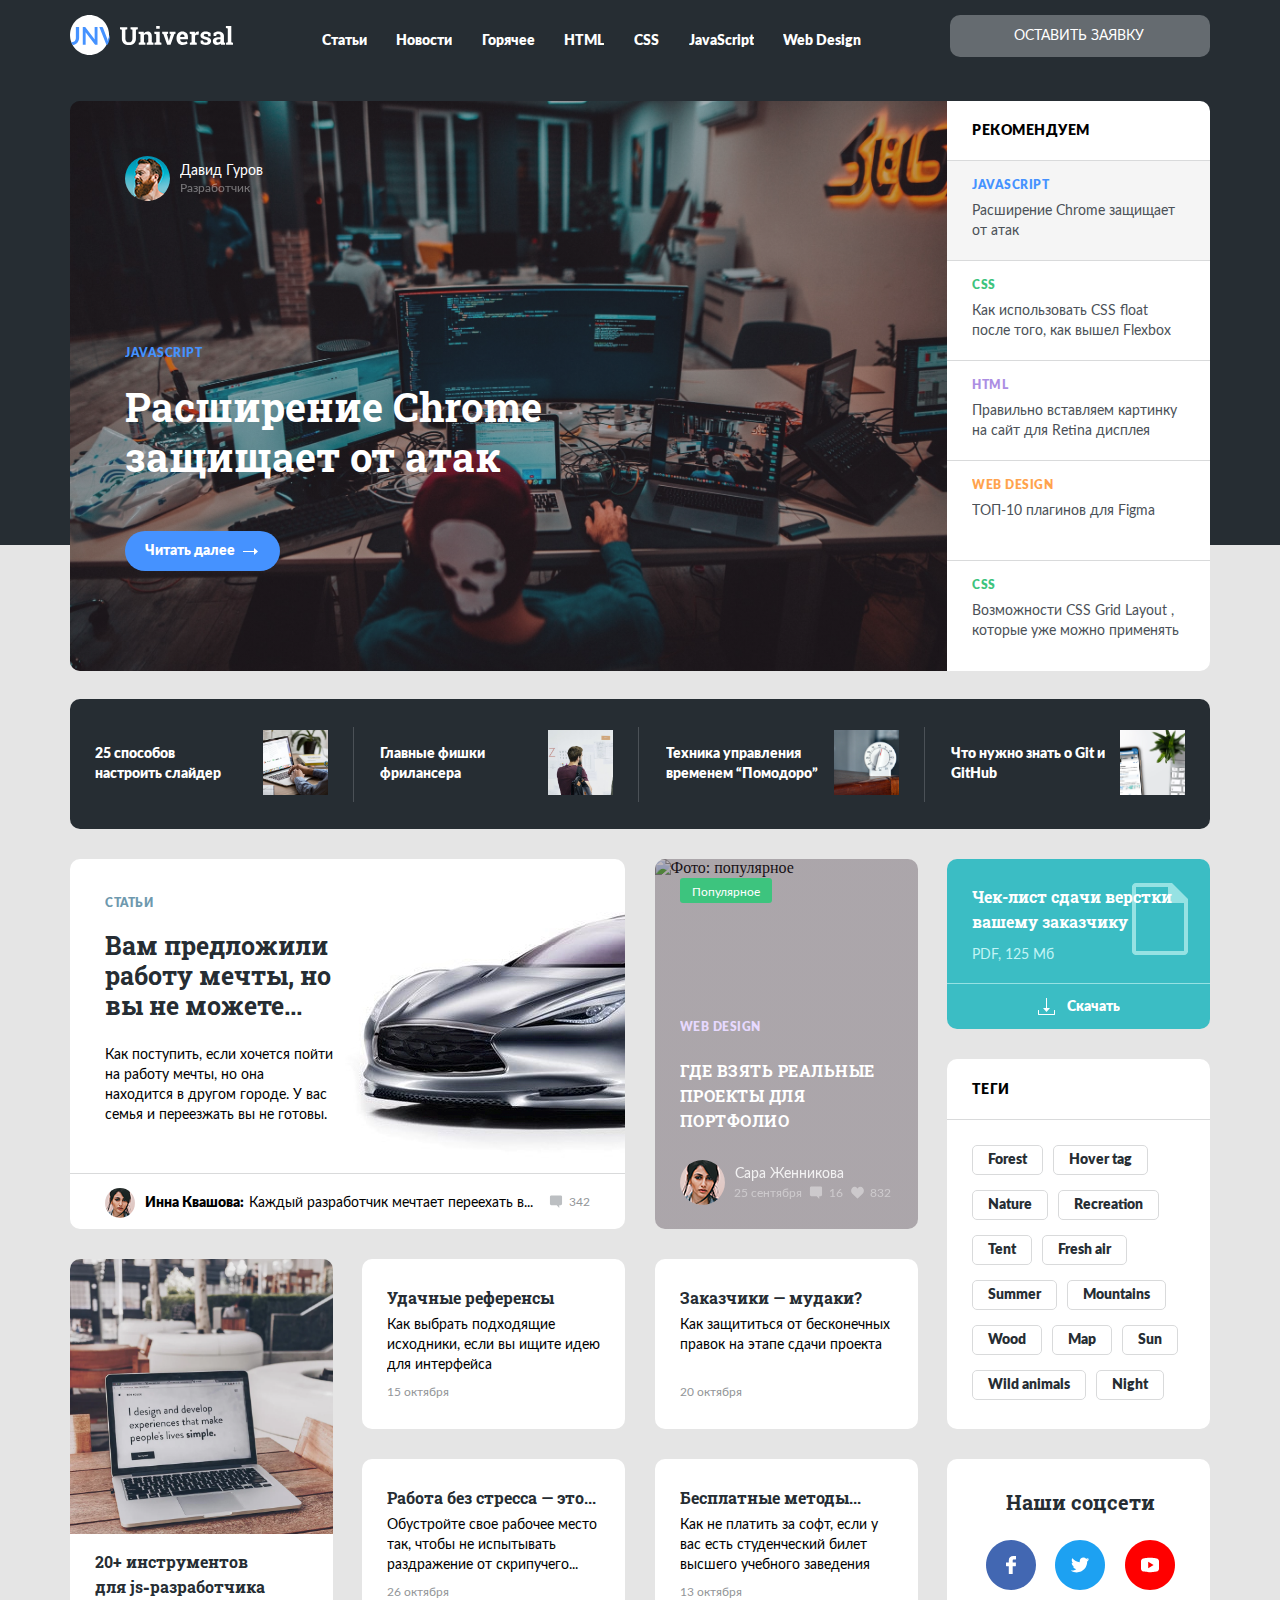
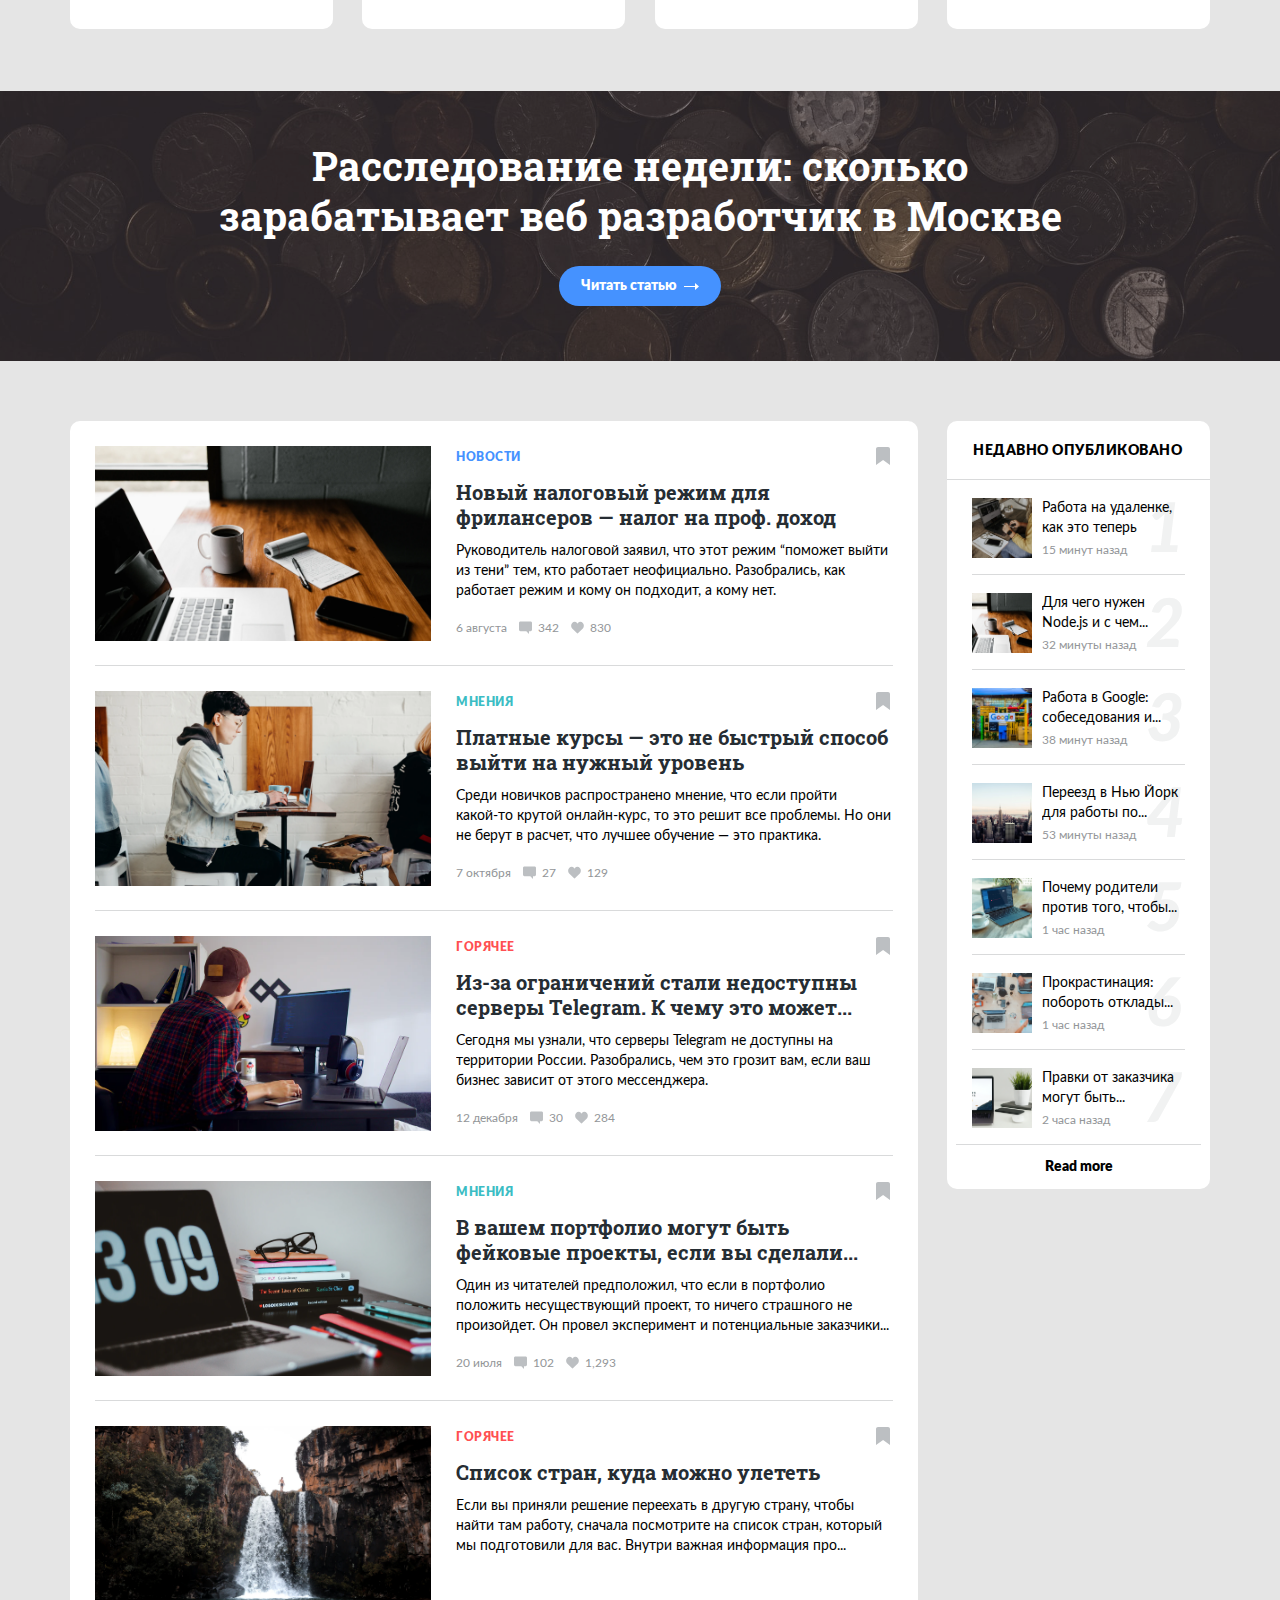
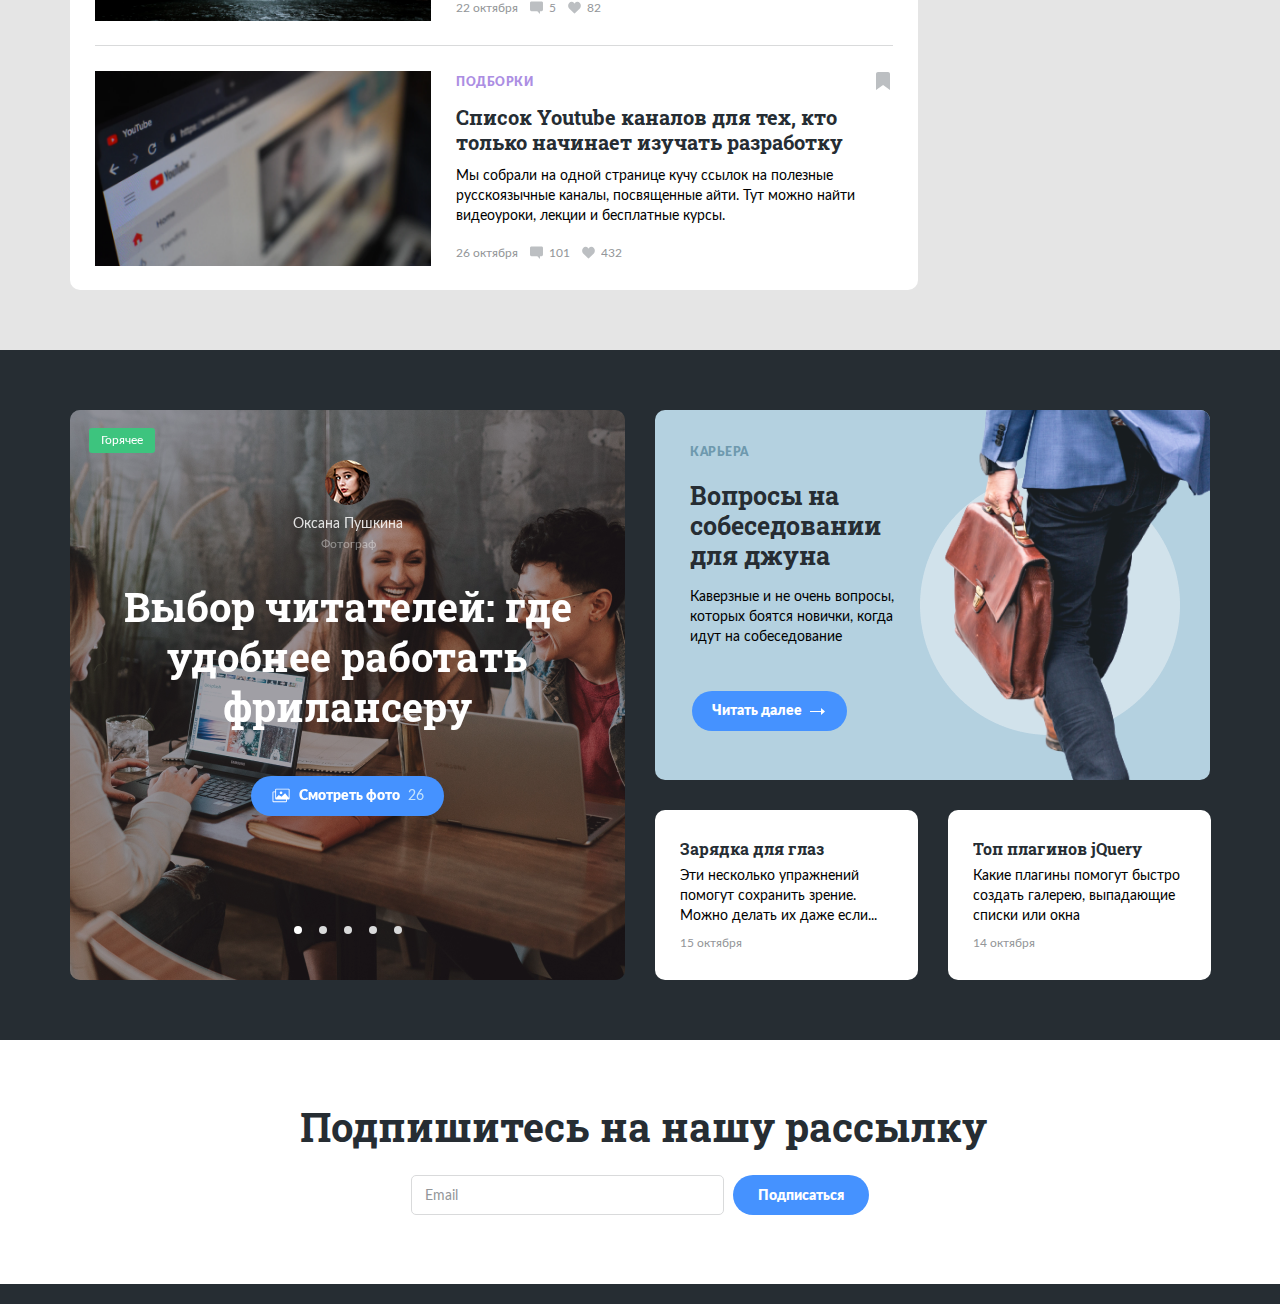
==== index.html @ 8354dd2c "create: section subscribe & mob responsive" ====
<!DOCTYPE html>
<html lang="ru">
  <head>
    <meta charset="UTF-8" />
    <meta http-equiv="X-UA-Compatible" content="IE=edge" />
    <meta name="viewport" content="width=device-width, initial-scale=1.0" />
    <title>Universal</title>
    <link rel="preconnect" href="https://fonts.gstatic.com" />
    <link
      href="https://fonts.googleapis.com/css2?family=Roboto+Slab:wght@700&display=swap"
      rel="stylesheet"
    />
    <link rel="stylesheet" href="css/swiper-bundle.min.css" />
    <link rel="stylesheet" href="css/style.css" />
  </head>
  <body>
    <header class="header header--mobile_fixed">
      <div class="container">
        <div class="header-wrapper">
          <a href="index.html" class="header__logo">
            <img src="img/logo.svg" alt="Логотип" class="header__image-logo" />
          </a>
          <div class="header__background-menu">
            <ul class="menu-wrapper">
              <li class="header__link"><a href="#">Статьи</a></li>
              <li class="header__link"><a href="#">Новости</a></li>
              <li class="header__link"><a href="#">Горячее</a></li>
              <li class="header__link"><a href="#">HTML</a></li>
              <li class="header__link"><a href="#">CSS</a></li>
              <li class="header__link"><a href="#">JavaScript</a></li>
              <li class="header__link"><a href="#">Web Design</a></li>
              <li class="header__link header__link--mobile_visible header__link--big">
                <button class="header__button">Оставить заявку</button>
              </li>
            </ul>
          </div>
          <!-- /.header__background-menu -->
          <!-- /.menu-wrapper -->
          <button class="header__button header__button--mobile_hidden">
            Оставить заявку
          </button>
          <button class="header__button-menu">
            <img src="img/button-menu.svg" alt="Меню" class="header__image-menu" />
          </button>
        </div>
        <!-- /.header-wrapper -->
      </div>
      <!-- /.container -->
    </header>
    <!-- /.header -->

    <section class="main">
      <div class="main__background">
        <div class="main__card">
          <div class="main__tabs-content">
            <ul class="main__list">
              <li id="one" class="main__element main__element--active">
                <img class="main__image" src="img/main-1.png" alt="Фото" />
                <div class="main__info-1">
                  <div class="author main__author">
                    <img
                      src="img/david.png"
                      alt="Разработчик: Давид Гуров"
                      class="main__avatar"
                    />
                    <div class="author-group main__author-group">
                      <span class="author__name main__name">Давид Гуров</span>
                      <span class="author__position main__position">Разработчик</span>
                    </div>
                  </div>
                  <!-- /.main__author" -->
                  <strong class="tag tag--javascript main__tag main__tag--margin"
                    >javascript</strong
                  >
                  <h1 class="main__title">Расширение Chrome<br />защищает от атак</h1>
                  <button class="button main__button">
                    Читать далее
                    <img src="img/arrow.svg" alt="Стрелка" class="main__arrow" />
                  </button>
                </div>
                <!--/.main__info-->
              </li>
              <li id="two" class="main__element">
                <img class="main__image" src="img/main-2.jpg" alt="Фото" />
                <div class="main__info-2">
                  <div class="author main__author">
                    <img
                      src="img/polina.jpg"
                      alt="Разработчик: Полина Харьковская"
                      class="main__avatar"
                    />
                    <div class="author-group">
                      <span class="author__name main__name">Полина Харьковская</span>
                      <span class="author__position main__position">Разработчик</span>
                    </div>
                  </div>
                  <strong class="tag tag--css main__tag main__tag--margin">css</strong>
                  <h1 class="main__title">
                    Как использовать CSS float после того, как вышел Flexbox
                  </h1>
                  <button class="button main__button">
                    Читать далее
                    <img src="img/arrow.svg" alt="Стрелка" class="main__arrow" />
                  </button>
                </div>
              </li>
              <li id="three" class="main__element">
                <img class="main__image" src="img/main-3.jpg" alt="Фото" />
                <div class="main__info-3">
                  <div class="author main__author">
                    <img
                      src="img/semen.jpg"
                      alt="Разработчик: Семён Гапонов"
                      class="main__avatar"
                    />
                    <div class="author-group">
                      <span class="author__name main__name">Семён Гапонов</span>
                      <span class="author__position main__position">Разработчик</span>
                    </div>
                  </div>
                  <strong class="tag tag--html main__tag main__tag--margin">html</strong>
                  <h1 class="main__title">
                    Правильно вставляем картинку<br />на сайт для Retina дисплея
                  </h1>
                  <button class="button main__button">
                    Читать далее
                    <img src="img/arrow.svg" alt="Стрелка" class="main__arrow" />
                  </button>
                </div>
              </li>
              <li id="four" class="main__element">
                <img class="main__image" src="img/main-4.jpg" alt="Фото" />
                <div class="main__info-4">
                  <div class="author main__author">
                    <img
                      src="img/sasha.jpg"
                      alt="Разработчик: Александра Игнатьева"
                      class="main__avatar"
                    />
                    <div class="author-group">
                      <span class="author__name main__name">Александра Игнатьева</span>
                      <span class="author__position main__position">Разработчик</span>
                    </div>
                  </div>
                  <strong class="tag tag--web main__tag main__tag--margin"
                    >web design</strong
                  >
                  <h1 class="main__title">ТОП-10 плагинов для Figma</h1>
                  <button class="button main__button">
                    Читать далее
                    <img src="img/arrow.svg" alt="Стрелка" class="main__arrow" />
                  </button>
                </div>
              </li>
              <li id="five" class="main__element">
                <img class="main__image" src="img/main-5.png" alt="Фото" />
                <div class="main__info-5">
                  <div class="author main__author">
                    <img
                      src="img/boris.jpg"
                      alt="Разработчик: Борис Санников"
                      class="author__avatar main__avatar"
                    />
                    <div class="author-group">
                      <span class="author__name main__name">Борис Санников</span>
                      <span class="author__position main__position">Разработчик</span>
                    </div>
                  </div>
                  <strong class="tag tag--css main__tag main__tag--margin">css</strong>
                  <h1 class="main__title">
                    Возможности CSS Grid Layout, которые уже можно применять
                  </h1>
                  <button class="button main__button">
                    Читать далее
                    <img src="img/arrow.svg" alt="Стрелка" class="main__arrow" />
                  </button>
                </div>
              </li>
            </ul>
          </div>
          <ul class="main__tabs">
            <li>
              <span class="main__recommendation">Рекомендуем</span>
            </li>
            <li>
              <div class="main__delimiter"></div>
            </li>
            <li data-target="#one" class="main__tab main__tab--active">
              <a class="main__link">
                <strong class="tag tag--javascript main__tag">javascript</strong>
                <p class="main__text">Расширение Chrome защищает от атак</p>
              </a>
            </li>
            <li>
              <div class="main__delimiter"></div>
            </li>
            <li data-target="#two" class="main__tab">
              <a class="main__link">
                <strong class="tag tag--css main__tag">css</strong>
                <p class="main__text">
                  Как использовать CSS float после того, как вышел Flexbox
                </p>
              </a>
            </li>
            <li>
              <div class="main__delimiter"></div>
            </li>
            <li data-target="#three" class="main__tab">
              <a class="main__link">
                <strong class="tag tag--html main__tag">html</strong>
                <p class="main__text">
                  Правильно вставляем картинку на сайт для Retina дисплея
                </p>
              </a>
            </li>
            <li>
              <div class="main__delimiter"></div>
            </li>
            <li data-target="#four" class="main__tab">
              <a class="main__link">
                <strong class="tag tag--web main__tag">Web design</strong>
                <p class="main__text">ТОП-10 плагинов для Figma</p>
              </a>
            </li>
            <li>
              <div class="main__delimiter"></div>
            </li>
            <li data-target="#five" class="main__tab main__tab--last">
              <a class="main__link">
                <strong class="tag tag--css main__tag">css</strong>
                <p class="main__text">
                  Возможности CSS Grid Layout , которые уже можно применять
                </p>
              </a>
            </li>
          </ul>
        </div>
        <!-- /.main__card -->
      </div>
      <!-- /.main__background -->
    </section>
    <!-- /.main -->

    <section class="lifehacks">
      <div class="container">
        <div class="lifehacks-wrapper">
          <div class="lifehacks__card">
            <h2 class="lifehacks__text">25 способов<br />настроить слайдер</h2>
            <img src="img/lifehacks-1.png" alt="" class="lifehacks__image" />
          </div>
          <div class="lifehacks__delimiter"></div>
          <div class="lifehacks__card">
            <h2 class="lifehacks__text">Главные фишки фрилансера</h2>
            <img src="img/lifehacks-2.png" alt="" class="lifehacks__image" />
          </div>
          <div class="lifehacks__delimiter"></div>
          <div class="lifehacks__card">
            <h2 class="lifehacks__text">Техника управления временем “Помодоро”</h2>
            <img src="img/lifehacks-3.png" alt="" class="lifehacks__image" />
          </div>
          <div class="lifehacks__delimiter"></div>
          <div class="lifehacks__card">
            <h2 class="lifehacks__text">Что нужно знать о Git и GitHub</h2>
            <img src="img/lifehacks-4.png" alt="" class="lifehacks__image" />
          </div>
        </div>
        <!-- /.lifehacks-wrapper -->
      </div>
      <!-- /.container -->
    </section>
    <!-- /.lifehacks -->

    <section class="content">
      <div class="container">
        <div class="content-wrapper">
          <a href="#" class="content__main-card main-card">
            <div class="content__main-info">
              <span class="tag tag--article content__main-tag">Статьи</span>
              <h2 class="title title--big_black content__main-title">
                Вам предложили работу мечты, но вы не можете...
              </h2>
              <p class="text content__main-text">
                Как поступить, если хочется пойти на работу мечты, но она находится в
                другом городе. У вас семья и переезжать вы не готовы.
              </p>
            </div>
            <!-- /.content__main-info -->
            <div class="content__main-image-wrapper">
              <img src="img/car.png" alt="Фото: машина" class="content__main-image" />
            </div>
            <div class="content__main-delimiter"></div>
            <div class="content__main-footer">
              <div class="content__main-author-group">
                <img
                  src="img/inna.png"
                  alt="Фото: Инна Квашова"
                  class="content__main-avatar"
                />
                <span class="content__main-name">Инна Квашова:</span>
              </div>
              <div class="text content__main-footer-text">
                Каждый разработчик мечтает переехать в...
              </div>
              <div class="message-group content__main-message-group">
                <img
                  src="img/message.svg"
                  alt="Иконка: комментарии"
                  class="message-group__icon"
                />
                <span class="message-group__number content__message-number">342</span>
              </div>
              <!-- /.content__main-message-group -->
            </div>
            <!-- /.content__main-footer -->
          </a>
          <!-- /.content__main-card -->

          <a href="#" class="content__popular-card popular-card">
            <img
              src="img/popular.jpg"
              alt="Фото: популярное"
              class="content__popular-image"
            />
            <span class="content__popular-mark">Популярное</span>
            <strong class="tag tag--web_light content__popular-tag">Web design</strong>
            <h2 class="title title--small_light content__popular-title">
              Где взять реальные проекты для портфолио
            </h2>
            <div class="content__popular-footer">
              <div class="content__popular-footer-avatar">
                <img src="img/inna.png" alt="" />
              </div>
              <div class="content__popular-footer-info">
                <div class="text content__popular-footer-name">Сара Женникова</div>
                <div class="date date--light content__popular-footer-date">
                  25 сентября
                </div>
                <div class="message-group">
                  <img
                    src="img/message-light.svg"
                    alt="Иконка: комментарии"
                    class="message-group__icon message-group__icon--light"
                  />
                  <span
                    class="
                      message-group__number message-group__number--light
                      content__message-number
                    "
                    >16</span
                  >
                </div>
                <!-- /.content__popular-message-group -->
                <div class="like-group">
                  <img
                    src="img/like-light.svg"
                    alt="Иконка: лайк"
                    class="like-group__icon like-group__icon--light"
                  />
                  <span
                    class="
                      like-group__number like-group__number--light
                      content__like-number
                    "
                    >832</span
                  >
                </div>
                <!-- /.like-group -->
              </div>
            </div>
          </a>
          <!-- /.content__popular-card -->

          <div class="content__checklist-card checklist-card">
            <div class="content__checklist-top">
              <div class="content__checklist-image-wrapper">
                <img
                  class="content__checklist-image"
                  src="img/file.png"
                  alt="Картинка: файл"
                />
              </div>
              <!-- /.content__checklist-image -->
              <div class="content__checklist-info">
                <h2 class="title title--small_light content__checklist-title">
                  Чек-лист сдачи верстки вашему заказчику
                </h2>
                <div class="text content__checklist-weight">PDF, 125 Мб</div>
              </div>
              <!-- /.content__checklist-info -->
            </div>
            <!-- /.content__checklist-top -->
            <a class="content__checklist-bottom" href="чек-лист.pdf" download>
              <img
                class="content__checklist-download"
                src="img/download.svg"
                alt="Скачать"
              />
              <span class="text content__checklist-link">Скачать</span>
            </a>
            <!-- /.content__checklist-bottom -->
          </div>
          <!-- /.content__checklist-card -->

          <a href="#" class="content__photo-card photo-card">
            <div class="content__photo-wrapper">
              <img
                src="img/photo.png"
                alt="Фото: 20+ инструментов для js-разработчика"
                class="content__photo-image"
              />
            </div>
            <!-- /.content__photo-wrapper -->
            <div class="title title--small_black content__photo-title">
              20+ инструментов для js&#8209;разработчика
            </div>
            <!-- /.content__photo-title -->
          </a>
          <!-- /.content__photo-card -->

          <a href="#" class="content__card card-1">
            <h2 class="title title--small_black content__card-title">
              Удачные референсы
            </h2>
            <p class="text content__card-text">
              Как выбрать подходящие исходники, если вы ищите идею для интерфейса
            </p>
            <span class="date content__card-date">15 октября</span>
          </a>
          <!-- /.content__card-1 -->

          <a href="#" class="content__card card-2">
            <h2 class="title title--small_black content__card-title">
              Заказчики — мудаки?
            </h2>
            <p class="text content__card-text">
              Как защититься от бесконечных правок на этапе сдачи проекта
            </p>
            <span class="date content__card-date">20 октября</span>
          </a>
          <!-- /.content__card-2 -->

          <a href="#" class="content__card card-3">
            <h2 class="title title--small_black content__card-title">
              Работа без стресса — это...
            </h2>
            <p class="text content__card-text">
              Обустройте свое рабочее место так, чтобы не испытывать раздражение от
              скрипучего...
            </p>
            <span class="date content__card-date">26 октября</span>
          </a>
          <!-- /.content__card-3 -->

          <a href="#" class="content__card card-4">
            <h2 class="title title--small_black content__card-title">
              Бесплатные методы...
            </h2>
            <p class="text content__card-text">
              Как не платить за софт, если у вас есть студенческий билет высшего учебного
              заведения
            </p>
            <span class="date content__card-date">13 октября</span>
          </a>
          <!-- /.content__card-3 -->

          <div class="content__tags-card tags-card">
            <h3 class="text content__tags-title">теги</h3>
            <div class="content__tags-delimiter"></div>
            <div class="content__tags-wrapper">
              <div class="text content__tags-tag">Forest</div>
              <div class="text content__tags-tag">Hover tag</div>
              <div class="text content__tags-tag">Nature</div>
              <div class="text content__tags-tag">Recreation</div>
              <div class="text content__tags-tag">Tent</div>
              <div class="text content__tags-tag">Fresh air</div>
              <div class="text content__tags-tag">Summer</div>
              <div class="text content__tags-tag">Mountains</div>
              <div class="text content__tags-tag">Wood</div>
              <div class="text content__tags-tag">Map</div>
              <div class="text content__tags-tag">Sun</div>
              <div class="text content__tags-tag">Wild animals</div>
              <div class="text content__tags-tag">Night</div>
            </div>
            <!-- /.content__tags-wrapper -->
          </div>
          <!-- /.content__tags-card -->

          <div class="content__social-network-card social-network-card">
            <h2 class="title title--medium_black content__social-network-title">
              Наши соцсети
            </h2>
            <div class="content__social-network-wrapper-icon">
              <a
                href="https://www.facebook.com/"
                class="content__social-network-wrapper"
                target="_blank"
              >
                <img src="img/facebook.svg" alt="Icon: facebook" />
              </a>
              <a
                href="https://twitter.com/?lang=ru"
                class="content__social-network-wrapper"
                target="_blank"
              >
                <img src="img/twitter.svg" alt="Icon: twitter" />
              </a>
              <a
                href="https://www.youtube.com/c/GloAcademyChannel/featured"
                class="content__social-network-wrapper"
                target="_blank"
              >
                <img src="img/youtube.svg" alt="Icon: youtube" />
              </a>
            </div>
            <!-- /.content__social-network-wrapper-icon -->
          </div>
          <!-- /.content__social-network-card -->
        </div>
        <!-- /.content-wrapper -->
      </div>
      <!-- /.container -->
    </section>
    <!-- /.content -->

    <section class="money">
      <div class="money-wrapper">
        <h1 class="title title--large_light money__title">
          Расследование недели: сколько зарабатывает веб разработчик в Москве
        </h1>
        <button class="button money__button">
          Читать статью
          <img src="img/arrow.svg" alt="Стрелка" class="money__arrow" />
        </button>
      </div>
      <!-- /.money__wrapper -->
    </section>
    <!-- /.money -->

    <section class="articles">
      <div class="container">
        <div class="articles-wrapper">
          <div class="articles__main">
            <div class="articles__card">
              <a href="#" class="articles__image-wrapper">
                <img
                  src="img/articles-1.png"
                  alt="Фото: налоговый режим для фрилансеров"
                  class="articles__image"
                />
              </a>
              <!-- /.articles__image-wrapper -->
              <div class="articles__info">
                <span class="tag tag--new articles__tag">Новости</span>
                <div class="articles__bookmark-wrapper">
                  <svg
                    class="jquery"
                    width="20"
                    height="20"
                    viewBox="0 0 20 20"
                    fill="none"
                    xmlns="http://www.w3.org/2000/svg"
                  >
                    <path
                      class="bookmark-path"
                      fill-rule="evenodd"
                      clip-rule="evenodd"
                      d="M5 1H15C16.1046 1 17 1.89543 17 3V19L10.0949 14L3 19V3C3 1.89543 3.89543 1 5 1Z"
                      fill="#BCBFC2"
                    />
                  </svg>
                </div>
                <h2 class="title title--medium_black articles__title">
                  <a href="#"
                    >Новый налоговый режим для фрилансеров — налог на проф. доход</a
                  >
                </h2>
                <p class="text articles__text">
                  Руководитель налоговой заявил, что этот режим “поможет выйти из тени”
                  тем, кто работает неофициально. Разобрались, как работает режим и кому
                  он подходит, а кому нет.
                </p>
                <div class="articles__rating">
                  <div class="date articles__date">6 августа</div>
                  <div class="message-group">
                    <img
                      src="img/message.svg"
                      alt="Иконка: комментарии"
                      class="message-group__icon"
                    />
                    <span class="message-group__number articles__message-number"
                      >342</span
                    >
                  </div>
                  <!-- /.content__popular-message-group -->
                  <div class="like-group">
                    <img src="img/like.svg" alt="Иконка: лайк" class="like-group__icon" />
                    <span class="like-group__number articles__like-number">830</span>
                  </div>
                  <!-- /.like-group -->
                </div>
                <!-- /.articles__rating -->
              </div>
              <!-- /.articles__info -->
            </div>
            <!-- /.articles__card 1-->

            <div class="articles__delimiter"></div>
            <div class="articles__card">
              <a href="#" class="articles__image-wrapper">
                <img
                  src="img/articles-2.png"
                  alt="Фото: налоговый режим для фрилансеров"
                  class="articles__image"
                />
              </a>
              <!-- /.articles__image-wrapper -->
              <div class="articles__info">
                <span class="tag tag--opinion articles__tag">Мнения</span>
                <div class="articles__bookmark-wrapper">
                  <svg
                    class="jquery"
                    width="20"
                    height="20"
                    viewBox="0 0 20 20"
                    fill="none"
                    xmlns="http://www.w3.org/2000/svg"
                  >
                    <path
                      class="bookmark-path"
                      fill-rule="evenodd"
                      clip-rule="evenodd"
                      d="M5 1H15C16.1046 1 17 1.89543 17 3V19L10.0949 14L3 19V3C3 1.89543 3.89543 1 5 1Z"
                      fill="#BCBFC2"
                    />
                  </svg>
                </div>
                <h2 class="title title--medium_black articles__title">
                  <a href="#"
                    >Платные курсы — это не быстрый способ выйти на нужный уровень</a
                  >
                </h2>
                <p class="text articles__text">
                  Среди новичков распространено мнение, что если пройти какой&#8209;то
                  крутой онлайн-курс, то это решит все проблемы. Но они не берут в расчет,
                  что лучшее обучение — это практика.
                </p>
                <div class="articles__rating">
                  <div class="date articles__date">7 октября</div>
                  <div class="message-group">
                    <img
                      src="img/message.svg"
                      alt="Иконка: комментарии"
                      class="message-group__icon"
                    />
                    <span class="message-group__number articles__message-number">27</span>
                  </div>
                  <!-- /.content__popular-message-group -->
                  <div class="like-group">
                    <img src="img/like.svg" alt="Иконка: лайк" class="like-group__icon" />
                    <span class="like-group__number articles__like-number">129</span>
                  </div>
                  <!-- /.like-group -->
                </div>
                <!-- /.articles__rating -->
              </div>
              <!-- /.articles__info -->
            </div>
            <!-- /.articles__card 2-->

            <div class="articles__delimiter"></div>
            <div class="articles__card">
              <a href="#" class="articles__image-wrapper">
                <img
                  src="img/articles-3.png"
                  alt="Фото: серверы Telegram не доступны на территории
                  России"
                  class="articles__image"
                />
              </a>
              <!-- /.articles__image-wrapper -->
              <div class="articles__info">
                <span class="tag tag--hot articles__tag">Горячее</span>
                <div class="articles__bookmark-wrapper">
                  <svg
                    class="jquery"
                    width="20"
                    height="20"
                    viewBox="0 0 20 20"
                    fill="none"
                    xmlns="http://www.w3.org/2000/svg"
                  >
                    <path
                      class="bookmark-path"
                      fill-rule="evenodd"
                      clip-rule="evenodd"
                      d="M5 1H15C16.1046 1 17 1.89543 17 3V19L10.0949 14L3 19V3C3 1.89543 3.89543 1 5 1Z"
                      fill="#BCBFC2"
                    />
                  </svg>
                </div>
                <h2 class="title title--medium_black articles__title">
                  <a href="#"
                    >Из-за ограничений стали недоступны серверы Telegram. К чему это
                    может...</a
                  >
                </h2>
                <p class="text articles__text">
                  Сегодня мы узнали, что серверы Telegram не доступны на территории
                  России. Разобрались, чем это грозит вам, если ваш бизнес зависит от
                  этого мессенджера.
                </p>
                <div class="articles__rating">
                  <div class="date articles__date">12 декабря</div>
                  <div class="message-group">
                    <img
                      src="img/message.svg"
                      alt="Иконка: комментарии"
                      class="message-group__icon"
                    />
                    <span class="message-group__number articles__message-number">30</span>
                  </div>
                  <!-- /.content__popular-message-group -->
                  <div class="like-group">
                    <img src="img/like.svg" alt="Иконка: лайк" class="like-group__icon" />
                    <span class="like-group__number articles__like-number">284</span>
                  </div>
                  <!-- /.like-group -->
                </div>
                <!-- /.articles__rating -->
              </div>
              <!-- /.articles__info -->
            </div>
            <!-- /.articles__card 3-->

            <div class="articles__delimiter"></div>
            <div class="articles__card">
              <a href="#" class="articles__image-wrapper">
                <img
                  src="img/articles-4.png"
                  alt="Фото: В вашем портфолио могут быть фейковые проекты"
                  class="articles__image"
                />
              </a>
              <!-- /.articles__image-wrapper -->
              <div class="articles__info">
                <span class="tag tag--opinion articles__tag">Мнения</span>
                <div class="articles__bookmark-wrapper">
                  <svg
                    class="jquery"
                    width="20"
                    height="20"
                    viewBox="0 0 20 20"
                    fill="none"
                    xmlns="http://www.w3.org/2000/svg"
                  >
                    <path
                      class="bookmark-path"
                      fill-rule="evenodd"
                      clip-rule="evenodd"
                      d="M5 1H15C16.1046 1 17 1.89543 17 3V19L10.0949 14L3 19V3C3 1.89543 3.89543 1 5 1Z"
                      fill="#BCBFC2"
                    />
                  </svg>
                </div>
                <h2 class="title title--medium_black articles__title">
                  <a href="#"
                    >В вашем портфолио могут быть фейковые проекты, если вы сделали...</a
                  >
                </h2>
                <p class="text articles__text">
                  Один из читателей предположил, что если в портфолио положить
                  несуществующий проект, то ничего страшного не произойдет. Он провел
                  эксперимент и потенциальные заказчики...
                </p>
                <div class="articles__rating">
                  <div class="date articles__date">20 июля</div>
                  <div class="message-group">
                    <img
                      src="img/message.svg"
                      alt="Иконка: комментарии"
                      class="message-group__icon"
                    />
                    <span class="message-group__number articles__message-number"
                      >102</span
                    >
                  </div>
                  <!-- /.content__popular-message-group -->
                  <div class="like-group">
                    <img src="img/like.svg" alt="Иконка: лайк" class="like-group__icon" />
                    <span class="like-group__number articles__like-number">1,293</span>
                  </div>
                  <!-- /.like-group -->
                </div>
                <!-- /.articles__rating -->
              </div>
              <!-- /.articles__info -->
            </div>
            <!-- /.articles__card 4-->

            <div class="articles__delimiter"></div>
            <div class="articles__card">
              <a href="#" class="articles__image-wrapper">
                <img
                  src="img/articles-5.png"
                  alt="Фото: Если вы приняли решение переехать в другую страну"
                  class="articles__image"
                />
              </a>
              <!-- /.articles__image-wrapper -->
              <div class="articles__info">
                <span class="tag tag--hot articles__tag">Горячее</span>
                <div class="articles__bookmark-wrapper">
                  <svg
                    class="jquery"
                    width="20"
                    height="20"
                    viewBox="0 0 20 20"
                    fill="none"
                    xmlns="http://www.w3.org/2000/svg"
                  >
                    <path
                      class="bookmark-path"
                      fill-rule="evenodd"
                      clip-rule="evenodd"
                      d="M5 1H15C16.1046 1 17 1.89543 17 3V19L10.0949 14L3 19V3C3 1.89543 3.89543 1 5 1Z"
                      fill="#BCBFC2"
                    />
                  </svg>
                </div>
                <h2 class="title title--medium_black articles__title">
                  <a href="#">Список стран, куда можно улететь</a>
                </h2>
                <p class="text articles__text">
                  Если вы приняли решение переехать в другую страну, чтобы найти там
                  работу, сначала посмотрите на список стран, который мы подготовили для
                  вас. Внутри важная информация про...
                </p>
                <div class="articles__rating">
                  <div class="date articles__date">22 октября</div>
                  <div class="message-group">
                    <img
                      src="img/message.svg"
                      alt="Иконка: комментарии"
                      class="message-group__icon"
                    />
                    <span class="message-group__number articles__message-number">5</span>
                  </div>
                  <!-- /.content__popular-message-group -->
                  <div class="like-group">
                    <img src="img/like.svg" alt="Иконка: лайк" class="like-group__icon" />
                    <span class="like-group__number articles__like-number">82</span>
                  </div>
                  <!-- /.like-group -->
                </div>
                <!-- /.articles__rating -->
              </div>
              <!-- /.articles__info -->
            </div>
            <!-- /.articles__card 5-->

            <div class="articles__delimiter"></div>
            <div class="articles__card">
              <a href="#" class="articles__image-wrapper">
                <img
                  src="img/articles-6.png"
                  alt="Фото: Список Youtube каналов для тех, кто только начинает изучать разработку"
                  class="articles__image"
                />
              </a>
              <!-- /.articles__image-wrapper -->
              <div class="articles__info">
                <span class="tag tag--compilations articles__tag">Подборки</span>
                <div class="articles__bookmark-wrapper">
                  <svg
                    class="jquery"
                    width="20"
                    height="20"
                    viewBox="0 0 20 20"
                    fill="none"
                    xmlns="http://www.w3.org/2000/svg"
                  >
                    <path
                      class="bookmark-path"
                      fill-rule="evenodd"
                      clip-rule="evenodd"
                      d="M5 1H15C16.1046 1 17 1.89543 17 3V19L10.0949 14L3 19V3C3 1.89543 3.89543 1 5 1Z"
                      fill="#BCBFC2"
                    />
                  </svg>
                </div>
                <h2 class="title title--medium_black articles__title">
                  <a href="#"
                    >Список Youtube каналов для тех, кто только начинает изучать
                    разработку</a
                  >
                </h2>
                <p class="text articles__text">
                  Мы собрали на одной странице кучу ссылок на полезные русскоязычные
                  каналы, посвященные айти. Тут можно найти видеоуроки, лекции и
                  бесплатные курсы.
                </p>
                <div class="articles__rating">
                  <div class="date articles__date">26 октября</div>
                  <div class="message-group">
                    <img
                      src="img/message.svg"
                      alt="Иконка: комментарии"
                      class="message-group__icon"
                    />
                    <span class="message-group__number articles__message-number"
                      >101</span
                    >
                  </div>
                  <!-- /.content__popular-message-group -->
                  <div class="like-group">
                    <img src="img/like.svg" alt="Иконка: лайк" class="like-group__icon" />
                    <span class="like-group__number articles__like-number">432</span>
                  </div>
                  <!-- /.like-group -->
                </div>
                <!-- /.articles__rating -->
              </div>
              <!-- /.articles__info -->
            </div>
            <!-- /.articles__card 6-->
          </div>

          <!-- /.articles__main -->
          <div class="articles__recent">
            <h3 class="text articles__recent-title">Недавно опубликовано</h3>

            <div class="articles__recent-card-wrapper">
              <a href="#" class="articles__recent-card">
                <img src="img/1.svg" alt="1" class="articles__recent-bc-number" />
                <div class="articles__recent-wrapper">
                  <img
                    src="img/recent-1.png"
                    alt="Фото: Работа на удаленке, как это теперь"
                    class="articles__recent-image"
                  />
                </div>
                <div class="articles__recent-info">
                  <h4 class="text articles__recent-name">
                    Работа на удаленке, как это теперь
                  </h4>
                  <span class="date articles__recent-time">15 минут назад</span>
                </div>
                <!-- /.articles__recent-info -->
              </a>
              <!-- /.articles__recent-card 1-->

              <div class="articles__recent-delimiter"></div>
              <a href="#" class="articles__recent-card">
                <img src="img/2.svg" alt="2" class="articles__recent-bc-number" />
                <div class="articles__recent-wrapper">
                  <img
                    src="img/articles-1.png"
                    alt="Фото: Для чего нужен Node.js и с чем..."
                    class="articles__recent-image"
                  />
                </div>
                <div class="articles__recent-info">
                  <h4 class="text articles__recent-name">
                    Для чего нужен Node.js и с чем...
                  </h4>
                  <span class="date articles__recent-time">32 минуты назад</span>
                </div>
                <!-- /.articles__recent-info -->
              </a>
              <!-- /.articles__recent-card 2-->

              <div class="articles__recent-delimiter"></div>
              <a href="#" class="articles__recent-card">
                <img src="img/3.svg" alt="3" class="articles__recent-bc-number" />
                <div class="articles__recent-wrapper">
                  <img
                    src="img/recent-3.png"
                    alt="Фото: Работа в Google: собеседования и..."
                    class="articles__recent-image"
                  />
                </div>
                <div class="articles__recent-info">
                  <h4 class="text articles__recent-name">
                    Работа в Google: собеседования и...
                  </h4>
                  <span class="date articles__recent-time">38 минут назад</span>
                </div>
                <!-- /.articles__recent-info -->
              </a>
              <!-- /.articles__recent-card 3-->

              <div class="articles__recent-delimiter"></div>
              <a href="#" class="articles__recent-card">
                <img src="img/4.svg" alt="4" class="articles__recent-bc-number" />
                <div class="articles__recent-wrapper">
                  <img
                    src="img/recent-4.png"
                    alt="Фото: Переезд в Нью Йорк для работы по..."
                    class="articles__recent-image"
                  />
                </div>
                <div class="articles__recent-info">
                  <h4 class="text articles__recent-name">
                    Переезд в Нью Йорк для работы по...
                  </h4>
                  <span class="date articles__recent-time">53 минуты назад</span>
                </div>
                <!-- /.articles__recent-info -->
              </a>
              <!-- /.articles__recent-card 4-->

              <div class="articles__recent-delimiter"></div>
              <a href="#" class="articles__recent-card">
                <img src="img/5.svg" alt="5" class="articles__recent-bc-number" />
                <div class="articles__recent-wrapper">
                  <img
                    src="img/recent-5.png"
                    alt="Фото: Почему родители против того, чтобы..."
                    class="articles__recent-image"
                  />
                </div>
                <div class="articles__recent-info">
                  <h4 class="text articles__recent-name">
                    Почему родители против того, чтобы...
                  </h4>
                  <span class="date articles__recent-time">1 час назад</span>
                </div>
                <!-- /.articles__recent-info -->
              </a>
              <!-- /.articles__recent-card 5-->

              <div class="articles__recent-delimiter"></div>
              <a href="#" class="articles__recent-card">
                <img src="img/6.svg" alt="6" class="articles__recent-bc-number" />
                <div class="articles__recent-wrapper">
                  <img
                    src="img/recent-6.png"
                    alt="Фото: Прокрастинация:  побороть отклады..."
                    class="articles__recent-image"
                  />
                </div>
                <div class="articles__recent-info">
                  <h4 class="text articles__recent-name">
                    Прокрастинация: побороть отклады...
                  </h4>
                  <span class="date articles__recent-time">1 час назад</span>
                </div>
                <!-- /.articles__recent-info -->
              </a>
              <!-- /.articles__recent-card 6-->

              <div class="articles__recent-delimiter"></div>
              <a href="#" class="articles__recent-card">
                <img src="img/7.svg" alt="7" class="articles__recent-bc-number" />
                <div class="articles__recent-wrapper">
                  <img
                    src="img/recent-7.png"
                    alt="Фото: Правки от заказчика могут быть..."
                    class="articles__recent-image"
                  />
                </div>
                <div class="articles__recent-info">
                  <h4 class="text articles__recent-name">
                    Правки от заказчика могут быть...
                  </h4>
                  <span class="date articles__recent-time">2 часа назад</span>
                </div>
                <!-- /.articles__recent-info -->
              </a>
              <!-- /.articles__recent-card 7-->
            </div>

            <h3 class="text articles__recent-readmore">Read more</h3>
          </div>
          <!-- /.articles__recent -->
        </div>
      </div>
      <!-- /.container -->
    </section>
    <!-- /.articles -->

    <section class="hints">
      <div class="container">
        <!-- Все карточки -->
        <div class="hints-wrapper">
          <!-- Карточка-слайдер -->
          <div class="hints__card-slider">
            <div class="hints__card-slider-mark">Горячее</div>
            <div class="hints__card-slider-info">
              <img
                src="img/hints-avatar.png"
                alt="Фото: Оксана Пушкина"
                class="hints__card-slider-avatar"
              />
              <span class="hints__card-slider-name">Оксана Пушкина</span>
              <span class="hints__card-slider-position">Фотограф</span>
              <h2 class="title title--large_light hints__card-slider-title">
                Выбор читателей: где удобнее работать фрилансеру
              </h2>
              <button class="button hints__card-slider-button">
                <img
                  src="img/Images.svg"
                  alt=""
                  class="hints__card-slider-button-image"
                />
                Смотреть фото
                <span class="hints__card-slider-button-number">26</span>
              </button>
            </div>

            <!-- Обертка слайдера -->
            <div class="swiper-container hints__swiper-container">
              <!-- Обязательная обертка слайдера -->
              <div class="swiper-wrapper hints__swiper-wrapper">
                <!-- Слайдеры -->
                <!-- Слайдер 1 -->
                <div class="swiper-slide hints__swiper-slide">
                  <img
                    src="img/hints-slide-1.jpg"
                    alt="Фото 1: Где удобнее работать фрилансеру"
                    class="hints__slider-image"
                  />
                </div>

                <!-- Сладер 2 -->
                <div class="swiper-slide hints__swiper-slide">
                  <img
                    src="img/hints-slide-2.jpg"
                    alt="Фото 2: Где удобнее работать фрилансеру"
                    class="hints__slider-image"
                  />
                </div>

                <!-- Сладер 3 -->
                <div class="swiper-slide hints__swiper-slide">
                  <img
                    src="img/hints-slide-3.jpg"
                    alt="Фото 3: Где удобнее работать фрилансеру"
                    class="hints__slider-image"
                  />
                </div>

                <!-- Сладер 4 -->
                <div class="swiper-slide hints__swiper-slide">
                  <img
                    src="img/hints-slide-4.jpg"
                    alt="Фото 4: Где удобнее работать фрилансеру"
                    class="hints__slider-image"
                  />
                </div>
                <!-- Сладер 5 -->
                <div class="swiper-slide hints__swiper-slide">
                  <img
                    src="img/hints-slide-5.jpg"
                    alt="Фото 5: Где удобнее работать фрилансеру"
                    class="hints__slider-image"
                  />
                </div>
              </div>
              <!-- /.swiper-wrapper -->

              <div class="swiper-pagination hints__swiper-pagination"></div>
            </div>
            <!-- /.swiper-container -->
          </div>
          <!-- /.hints__card-slider -->

          <div class="hints__card-career">
            <div class="hints__card-career-wrapper">
              <img
                src="img/hints-card-career.png"
                alt="Фото: Вопросы на собеседовании для джуна"
                class="hints__card-career-image"
              />
              <div class="hints__card-career-info">
                <span class="tag tag--career hints__card-career-tag">Карьера</span>
                <h3 class="title title--big_black hints__card-career-title">
                  Вопросы на собеседовании для джуна
                </h3>
                <p class="text hints__card-career-text">
                  Каверзные и не очень вопросы, которых боятся новички, когда идут на
                  собеседование
                </p>
                <button class="button hints__card-career-button">
                  Читать далее
                  <img
                    src="img/arrow.svg"
                    alt="Стрелка"
                    class="hints__card-career-arrow"
                  />
                </button>
              </div>
              <!-- /.hints__card-career-info -->
            </div>
          </div>
          <!-- /.hints__card-career -->

          <a href="#" class="hints__card hints__card-1">
            <h3 class="title title--small_black hints__card-title">Зарядка для глаз</h3>
            <p class="text hints__card-text">
              Эти несколько упражнений помогут сохранить зрение. Можно делать их даже
              если...
            </p>
            <span class="date hints__card-date">15 октября</span>
          </a>
          <!-- /.hints__card-1 -->

          <a href="#" class="hints__card hints__card-2">
            <h3 class="title title--small_black hints__card-title">
              Топ плагинов jQuery
            </h3>
            <p class="text hints__card-text">
              Какие плагины помогут быстро создать галерею, выпадающие списки или окна
            </p>
            <span class="date hints__card-date">14 октября</span>
          </a>
          <!-- /.hints__card-2 -->
        </div>
        <!-- /.hints-wrapper -->
      </div>
      <!-- /.container -->
    </section>
    <!-- /.hints -->

    <section class="subscribe">
      <div class="container">
        <div class="subscribe-wrapper">
          <h2 class="subscribe__title">Подпишитесь на нашу рассылку</h2>
          <form action="send.php" method="POST" class="subscribe__form">
            <input
              type="email"
              class="subscribe__input"
              placeholder="Email"
              name="email"
              required=""
            />
            <button class="button subscribe__button" type="submit">Подписаться</button>
          </form>
        </div>
        <!-- /.subscribe-wrapper -->
      </div>
      <!-- /.container -->
    </section>
    <!-- /.subscribe -->

    <footer class="footer"></footer>
    <!-- /.footer -->
    <script src="js/swiper-bundle.min.js"></script>
    <script src="js/jquery-3.6.0.min.js"></script>
    <script src="js/main.js"></script>
  </body>
</html>
---- css/style.css ----
/*! normalize.css v8.0.1 | MIT License | github.com/necolas/normalize.css */html{line-height:1.15;-webkit-text-size-adjust:100%}body{margin:0}main{display:block}h1{font-size:2em;margin:.67em 0}hr{box-sizing:content-box;height:0;overflow:visible}pre{font-family:monospace,monospace;font-size:1em}a{background-color:transparent}abbr[title]{border-bottom:none;text-decoration:underline;-webkit-text-decoration:underline dotted;text-decoration:underline dotted}b,strong{font-weight:bolder}code,kbd,samp{font-family:monospace,monospace;font-size:1em}small{font-size:80%}sub,sup{font-size:75%;line-height:0;position:relative;vertical-align:baseline}sub{bottom:-0.25em}sup{top:-0.5em}img{border-style:none}button,input,optgroup,select,textarea{font-family:inherit;font-size:100%;line-height:1.15;margin:0}button,input{overflow:visible}button,select{text-transform:none}button,[type=button],[type=reset],[type=submit]{-webkit-appearance:button}button::-moz-focus-inner,[type=button]::-moz-focus-inner,[type=reset]::-moz-focus-inner,[type=submit]::-moz-focus-inner{border-style:none;padding:0}button:-moz-focusring,[type=button]:-moz-focusring,[type=reset]:-moz-focusring,[type=submit]:-moz-focusring{outline:1px dotted ButtonText}fieldset{padding:.35em .75em .625em}legend{box-sizing:border-box;color:inherit;display:table;max-width:100%;padding:0;white-space:normal}progress{vertical-align:baseline}textarea{overflow:auto}[type=checkbox],[type=radio]{box-sizing:border-box;padding:0}[type=number]::-webkit-inner-spin-button,[type=number]::-webkit-outer-spin-button{height:auto}[type=search]{-webkit-appearance:textfield;outline-offset:-2px}[type=search]::-webkit-search-decoration{-webkit-appearance:none}::-webkit-file-upload-button{-webkit-appearance:button;font:inherit}details{display:block}summary{display:list-item}template{display:none}[hidden]{display:none}*{box-sizing:border-box}body{background-color:#e5e5e5}@font-face{font-family:"Lato",sans;src:url("../fonts/Lato-Bold.woff2") format("woff2"),url("../fonts/Lato-Bold.woff") format("woff");font-weight:bold;font-style:normal}@font-face{font-family:"Lato";src:url("../fonts/Lato-Regular.woff2") format("woff2"),url("../fonts/Lato-Regular.woff") format("woff");font-weight:normal;font-style:normal}@font-face{font-family:"Lato";src:url("../fonts/Lato-Black.woff2") format("woff2"),url("../fonts/Lato-Black.woff") format("woff");font-weight:900;font-style:normal}.container{max-width:1140px;margin:auto}img{height:100%;width:100%}.button{color:#fff;border-radius:20px;background-color:#4592ff;border:none;cursor:pointer}a{text-decoration:none;color:inherit}.title{margin:0;font-family:"Roboto Slab",sans;font-style:normal;font-weight:bold}.title--small_black{font-size:16px;line-height:25px;color:#262d33}.title--small_light{font-size:16px;line-height:25px;color:#fff}.title--medium_black{font-size:20px;line-height:25px;color:#262d33}.title--big_black{font-size:25px;line-height:30px;color:#262d33}.title--large_light{font-size:40px;line-height:50px;color:#fff}.text{margin:0;font-family:"Lato",sans-serif;font-style:normal;font-weight:normal;font-size:14px;line-height:20px}.tag{font-family:Lato;font-style:normal;font-weight:900;font-size:12px;line-height:15px;letter-spacing:.5px;text-transform:uppercase}.tag--css{color:#3dc47e}.tag--javascript{color:#4592ff}.tag--html{color:#ac8ee3}.tag--web{color:#ffa34d}.tag--web_light{color:#e7d9ff}.tag--article{color:#6e99ae}.tag--new{color:#4592ff}.tag--opinion{color:#3bbdc4}.tag--hot{color:#ff4f52}.tag--compilations{color:#ac8ee3}.tag--career{color:#6e99ae}.message-group{display:flex}.message-group__icon{width:14.5px;height:13px}.message-group__icon--light{opacity:.4}.message-group__number{margin-left:5.75px;display:block;font-family:Lato;font-style:normal;font-weight:normal;font-size:12px;line-height:15px;color:#939699}.message-group__number--light{opacity:.4;color:#fff}.like-group{display:flex}.like-group__icon{width:15px;height:13px}.like-group__icon--light{opacity:.4}.like-group__number{margin-left:5.12px;font-family:Lato;font-style:normal;font-weight:normal;font-size:12px;line-height:15px;color:#939699}.like-group__number--light{opacity:.4;color:#fff}.date{font-family:Lato;font-style:normal;font-weight:normal;font-size:12px;line-height:15px;color:#939699}.date--light{opacity:.4;color:#fff}.header{padding:15px 0;background-color:#262d33;font-family:"Lato",sans;font-style:normal;font-size:14px;line-height:20px}.header-wrapper{display:flex;flex-wrap:wrap;justify-content:space-between;align-items:center}.header__link{max-width:101px;max-height:40px;text-align:center;overflow:hidden;font-weight:900;color:#fff;font-size:14px;line-height:20px;font-weight:900}.header__link--mobile_visible{display:none}.header__background-menu{display:flex;justify-content:center}.header .menu-wrapper{margin-top:6px;margin-bottom:0;padding-left:0;display:flex;justify-content:space-between;width:540px}.header__button{max-width:292px;max-height:58px;overflow:hidden;font-weight:normal;margin-top:-4px;padding:13px 66px 13px 64px;border:none;border-radius:10px;background-color:#656b70;color:#fff;text-transform:uppercase}.header__button-menu{display:none}.main__background{position:relative;background-color:#262d33;height:469px}.main__card{display:flex;width:1140px;top:25px;right:50%;transform:translateX(50%);position:absolute;border-radius:10px;overflow:hidden}.main__tag{display:block;max-height:15px;max-width:450px;overflow:hidden;text-transform:uppercase;margin-bottom:8px}.main__tag--margin{margin-bottom:21px}.main__text{margin:0;padding:0;max-height:40px;overflow:auto;font-weight:normal;font-size:14px;line-height:20px}.main__tabs{margin:0;padding:0;font-family:"Lato",sans-serif;font-style:normal;list-style-type:none;background-color:#fff;z-index:20}.main__recommendation{max-width:263px;height:59px;overflow:auto;padding:20px 25px 19px 25px;display:block;font-weight:900;font-size:14px;line-height:20px;text-transform:uppercase;letter-spacing:.5px}.main__tab{width:263px;height:99px;padding:17px 25px 17px 25px;text-decoration:none;cursor:pointer}.main__tab--active{background-color:#f5f5f5}.main__tab--last{height:110px}.main__link{color:#4b5157;display:block}.main__delimiter{background-color:#d9dadb;width:100%;height:1px}.main__tabs-content{margin:0;padding:0;width:877px;height:570px}.main__list{margin:0;padding:0;list-style:none;height:100%}.main__element{display:none}.main__element--active{display:block;position:relative}.main__element::after{content:"";position:absolute;width:100%;height:100%;top:0;left:0;right:0;bottom:0;background:linear-gradient(0deg, rgba(64, 48, 61, 0.35), rgba(64, 48, 61, 0.35));z-index:12}.main__info-1,.main__info-2,.main__info-3,.main__info-4,.main__info-5{position:absolute;top:55px;left:55px;z-index:13}.main__image{height:570px;width:877px;-o-object-fit:cover;object-fit:cover}.main__avatar{border-radius:50%;-o-object-fit:cover;object-fit:cover;width:45px;height:45px}.main__author{display:flex;flex-wrap:wrap;margin-bottom:145px}.main__author-group{max-width:180px;margin-top:-1px;margin-bottom:-1 px}.main__avatar{margin-right:10px}.main__title{max-width:779px;height:101px;overflow:auto;margin:0 0 48px 0;color:#fff;font-family:"Roboto Slab",sans;font-style:normal;font-weight:bold;font-size:40px;line-height:50px}.main__button{max-width:205px;max-height:56px;overflow:hidden;padding:10px 22px 10px 20px;font-family:Lato;font-style:normal;font-weight:900;font-size:14px;line-height:20px}.main__arrow{margin-left:5px;width:15px;height:7px}.author-group{display:flex;flex-direction:column;justify-content:center;font-family:Lato;font-style:normal;font-weight:normal;color:#fff}.author__name{overflow:auto;max-height:40px;font-size:14px;line-height:20px}.author__position{overflow:hidden;max-height:16px;opacity:.4;font-size:12px;line-height:15px}.lifehacks{padding-top:154px;padding-bottom:30px}.lifehacks-wrapper{display:flex;justify-content:space-between;background-color:#262d33;height:130px;border-radius:10px;color:#fff}.lifehacks__card{padding-left:25px;display:flex;align-items:center;justify-content:space-between;max-width:284px}.lifehacks__text{width:154px;max-height:80px;overflow:auto;margin:0;font-family:Lato;font-style:normal;font-weight:900;font-size:14px;line-height:20px}.lifehacks__image{margin-top:-3px;width:65px;height:65px;-o-object-fit:cover;object-fit:cover;margin-left:15px}.main-card{grid-column:1/3;grid-row:1/3;cursor:pointer}.popular-card{grid-column:3/4;grid-row:1/2;cursor:pointer}.checklist-card{grid-column:4/5;grid-row:1}.photo-card{grid-column:1/2;grid-row:3/4;cursor:pointer}.card-1{grid-column:2/3;grid-row:3;cursor:pointer}.card-2{grid-column:3/4;grid-row:3;cursor:pointer}.card-3{grid-column:2/3;grid-row:4;cursor:pointer}.card-4{grid-column:3/4;grid-row:4;cursor:pointer}.tags-card{grid-column:4/5;grid-row:2/3}.social-network-card{grid-column:4/5;grid-row:4}.content{padding-bottom:62px}.content-wrapper{display:grid;grid-template-columns:repeat(4, 1fr);grid-auto-rows:170px;-moz-column-gap:29px;column-gap:29px;row-gap:30px}.content__main-card{width:555px;padding-top:15px;display:flex;flex-wrap:wrap;background-color:#fff;border-radius:10px}.content__main-info{padding:22px 0 0 35px}.content__main-tag{display:block;max-width:218px;height:15px;overflow:auto}.content__main-title{height:91px;margin-bottom:25px;margin-top:20px;width:228px;overflow:auto}.content__main-text{height:81px;overflow:auto;margin-top:-2px;width:228px}.content__main-image-wrapper{-o-object-fit:cover;object-fit:cover;width:292px;height:299px}.content__main-delimiter{width:100%;height:1px;background-color:#d9dadb}.content__main-footer{width:555px;padding:14px 35px 12px 35px;display:flex;align-items:center}.content__main-footer-text{max-height:20px;flex-grow:1;overflow:auto;margin-left:4px}.content__main-author-group{display:flex;align-items:center}.content__main-avatar{width:30px;height:30px;border-radius:50%}.content__main-name{width:100px;max-height:20px;overflow:auto;margin-left:10px;font-family:Lato;font-style:normal;font-weight:900;font-size:14px;line-height:20px}.content__popular-card{width:263px;height:370px;padding:19px 20px 24px 25px;position:relative;border-radius:10px;overflow:hidden}.content__popular-card::before{content:"";position:absolute;top:0;right:0;left:0;bottom:0;background:linear-gradient(0deg, rgba(64, 48, 61, 0.35), rgba(64, 48, 61, 0.35));z-index:-1}.content__popular-mark{display:block;width:92px;height:25px;background-color:#3dc47e;color:#fff;border-radius:3px;text-align:center;padding:7px 3px 7px;font-family:Lato;font-style:normal;font-weight:normal;font-size:12px;line-height:15px;margin-bottom:117px;overflow:hidden}.content__popular-tag{display:block;width:195px;height:15px;overflow:auto}.content__popular-title{margin-top:23px;margin-bottom:27px;height:75px;overflow:auto;letter-spacing:.5px;text-transform:uppercase}.content__popular-image{position:absolute;top:0;right:0;left:0;bottom:0;z-index:-2;width:263px;height:370px;-o-object-fit:cover;object-fit:cover}.content__popular-footer{display:flex;flex-wrap:wrap;align-items:center}.content__popular-footer-avatar{width:45px;height:45px;border-radius:50%;overflow:hidden}.content__popular-footer-name{width:100%;overflow:auto;height:20px;margin-top:-4px;margin-bottom:2px;color:#fff;opacity:.85;width:153x}.content__popular-footer-info{margin-left:10px;margin-top:4px;width:157px;display:flex;flex-wrap:wrap;justify-content:space-between}.content__popular-footer-date{margin-left:-1px;max-width:74px;overflow:auto;height:16px}.content__checklist-card{width:263px;height:170px;border-radius:10px;background-color:#3bbdc4}.content__checklist-title{height:50px;overflow:auto;max-width:216px}.content__checklist-top{display:flex;justify-content:flex-end;position:relative;padding:24px 22px 28px 25px;width:100%}.content__checklist-info{position:absolute;top:25px;left:25px}.content__checklist-weight{color:#c1f4f5;margin-top:11px;max-width:150px;height:20px;overflow:auto}.content__checklist-image-wrapper{width:56px;height:72px}.content__checklist-bottom{display:flex;justify-content:center;align-items:center;border-top:1px solid #96e2e3;cursor:pointer;height:47px}.content__checklist-download{width:20px;height:20px}.content__checklist-link{max-width:165px;height:20px;overflow:auto;font-weight:900;color:#fff;margin-left:11px}.content__photo-card{width:263px;height:370px;background-color:#fff;border-radius:10px;overflow:hidden}.content__photo-wrapper{width:263px;height:275px}.content__photo-image{-o-object-fit:cover;object-fit:cover}.content__photo-title{padding:15px 51px 30px 25px;max-height:145px;overflow:auto}.content__card{width:263px;height:170px;padding:26px 25px 30px 25px;background-color:#fff;border-radius:10px}.content__card-title{width:213px;height:25px;overflow:auto;margin-bottom:5px}.content__card-text{margin-bottom:10px;width:213px;height:60px;overflow:auto}.content__card-date{display:block;height:15px;max-width:213px;overflow:auto}.content__tags-card{width:263px;height:370px;background-color:#fff;border-radius:10px;overflow:auto}.content__tags-title{padding:21px 25px 19px 25px;height:60px;overflow:auto;font-weight:900;letter-spacing:.5px;text-transform:uppercase}.content__tags-delimiter{width:100%;height:1px;background-color:#d9dadb}.content__tags-wrapper{display:flex;flex-wrap:wrap;padding:25px 4px 0 25px}.content__tags-tag{max-width:208px;height:30px;overflow:auto;padding:4px 15px;margin-right:10px;margin-bottom:15px;border-radius:5px;border:1px solid #d9dadb;color:#262d33;font-weight:900;cursor:pointer}.content__social-network-card{display:flex;flex-wrap:wrap;justify-content:space-between;width:263px;height:170px;padding:31px 35px 40px 39px;background-color:#fff;border-radius:10px}.content__social-network-title{max-width:190px;height:25px;overflow:auto;margin-bottom:25px;flex-basis:100%;text-align:center}.content__social-network-wrapper{width:50px;height:50px;cursor:pointer}.content__social-network-wrapper-icon{display:flex;justify-content:space-between;width:190px}.content__message-number,.content__like-number{max-width:21px;height:16px;overflow:auto}.money{position:relative;padding:50px 0 55px 0;background-image:url(../img/money.jpg);background-repeat:no-repeat;background-position:center;background-size:cover}.money:before{content:"";position:absolute;top:0;left:0;right:0;bottom:0;background:rgba(64,48,61,.35)}.money-wrapper{position:relative;max-width:946px;margin:auto;text-align:center}.money__title{margin-bottom:24px;height:101px;overflow:auto}.money__button{padding:10px 22px 10px 22px;font-family:Lato;font-style:normal;font-weight:900;font-size:14px;line-height:20px;max-width:300px;max-height:40px;overflow:hidden}.money__arrow{margin-left:5px;width:15px;height:7px}.articles{padding-top:60px;padding-bottom:60px}.articles-wrapper{display:grid;grid-template-columns:repeat 2,1fr;grid-template-rows:770px,700px;-moz-column-gap:29px;column-gap:29px}.articles__main{grid-column:1;grid-row:span 2;border-radius:10px;overflow:hidden;background-color:#fff}.articles__card{display:flex;padding:25px 25px 24px 25px}.articles__delimiter{width:798px;height:1px;background-color:#d9dadb;margin-left:25px}.articles__info{display:flex;flex-direction:column;position:relative}.articles__tag{display:block;margin-top:4px;width:267px;height:15px;margin-bottom:15px;overflow:auto}.articles__bookmark-wrapper{position:absolute;top:0;right:0;width:20px;height:20px}.articles__image{-o-object-fit:cover;object-fit:cover}.articles__image-wrapper{flex-shrink:0;margin-right:25px;width:336px;height:195px}.articles__title{width:437px;max-height:50px;margin-bottom:11px;overflow:auto}.articles__text{width:437px;height:60px;flex-grow:1;margin-bottom:20px;overflow:auto}.articles__rating{display:flex;margin-bottom:5px}.articles__date{margin-right:11px;max-width:68px;overflow:auto;height:15px}.articles__message-number{margin-right:11.12px;max-width:60px;height:15px;overflow:auto}.articles__like-number{max-width:60px;height:15px;overflow:auto}.articles__recent{grid-column:2;grid-row:1;background-color:#fff;border-radius:10px;overflow:hidden}.articles__recent-card{position:relative;display:flex;padding:18px 25px 16px 25px;cursor:pointer}.articles__recent-bc-number{position:absolute;top:22px;right:25px;width:41px;height:50px;opacity:.8}.articles__recent-delimiter{width:213px;height:1px;margin-left:25px;background-color:#d9dadb}.articles__recent-wrapper{flex-shrink:0;margin-right:10px;width:60px;height:60px}.articles__recent-image{-o-object-fit:cover;object-fit:cover}.articles__recent-title{width:263px;padding:20px 10px 17px 26px;height:59px;overflow:auto;border-bottom:1px solid #d9dadb;text-transform:uppercase;font-weight:900;letter-spacing:.5px}.articles__recent-readmore{padding:10px;display:flex;justify-content:center;align-items:center;height:45px;overflow:auto;width:245px;margin-left:9px;border-top:1px solid #d9dadb;font-weight:900;cursor:pointer}.articles__recent-name{width:143px;height:40px;overflow:auto;margin-bottom:5px}.articles__recent-time{display:block;width:143px;height:15px;overflow:auto}path.active{fill:#ff4f52}.hints{padding-top:60px;padding-bottom:60px;background-color:#262d33}.hints-wrapper{display:grid;grid-template-columns:repeat 3,1fr;grid-auto-rows:-webkit-min-content;grid-auto-rows:min-content;grid-gap:30px}.hints__card-slider{grid-column:1/2;grid-row:1/3}.hints__card-career{grid-column:2/4;grid-row:1}.hints__card-1{grid-column:2;grid-row:2}.hints__card-2{grid-column:3;grid-row:2}.hints__slider-image{-o-object-fit:cover;object-fit:cover}.hints__swiper-container{width:555px;height:570px;position:relative}.hints__swiper-container::before{content:"";position:absolute;top:0;left:0;right:0;bottom:0;width:100%;height:100%;background:rgba(64,48,61,.35);z-index:2}.hints__swiper-wrapper{position:relative}.hints__card{background-color:#fff;width:263px;height:170px;padding:26px 25px 30px 25px;border-radius:10px}.hints__card-title{width:213px;height:25px;overflow:auto;margin-bottom:5px}.hints__card-text{margin-bottom:10px;width:213px;height:60px;overflow:auto}.hints__card-date{display:block;height:15px;max-width:213px;overflow:auto}.hints__card-slider{width:555px;height:570px;position:relative;border-radius:10px;overflow:hidden}.hints__card-slider-mark{padding:5px 12px;max-width:255px;max-height:40px;overflow:auto;position:absolute;top:18px;left:18.5px;z-index:5;color:#fff;background-color:#3dc47e;font-family:Lato;font-style:normal;font-weight:normal;font-size:12px;line-height:15px;border-radius:3px}.hints__card-slider-info{padding:50px 50px 0 50px;position:absolute;top:0;left:0;right:0;z-index:3;display:flex;align-items:center;flex-direction:column}.hints__card-slider-avatar{margin-bottom:9px;border-radius:50%;-o-object-fit:cover;object-fit:cover;width:45px;height:45px}.hints__card-slider-name{margin-bottom:2px;display:block;font-family:Lato;font-style:normal;font-weight:normal;font-size:14px;line-height:20px;opacity:.85;color:#fff;height:21px;max-width:166px;overflow:auto}.hints__card-slider-position{margin-left:2px;margin-bottom:29px;font-family:Lato;font-style:normal;font-weight:normal;font-size:12px;line-height:15px;opacity:.4;color:#fff;height:16px;max-width:166px;overflow:auto}.hints__card-slider-title{width:455px;height:154px;margin-bottom:40px;overflow:auto;text-align:center}.hints__card-slider-button{max-width:280px;max-height:40px;overflow:hidden;display:flex;padding:10px 20px;font-family:Lato;font-style:normal;font-weight:900;font-size:14px;line-height:20px;cursor:pointer}.hints__card-slider-button-image{margin-right:7px;width:21px;height:18px}.hints__card-slider-button-number{margin-left:8px;font-weight:normal;color:#c5e4fc}.hints__card-career-wrapper{position:relative;background-color:#b4d1e0;width:555px;height:370px;overflow:hidden;border-radius:10px}.hints__card-career-image{-o-object-fit:cover;object-fit:cover}.hints__card-career-info{position:absolute;padding:35px 0 50px 35px;top:0;left:0}.hints__card-career-tag{display:block;margin-bottom:21px;width:213px;height:15px;overflow:auto}.hints__card-career-title{margin-bottom:15px;width:213px;height:91px;overflow:auto}.hints__card-career-text{width:213px;height:61px;overflow:auto;margin-bottom:43px}.hints__card-career-button{margin-left:2px;max-width:205px;max-height:56px;overflow:hidden;padding:10px 22px 10px 20px;font-family:Lato;font-style:normal;font-weight:900;font-size:14px;line-height:20px;cursor:pointer}.hints__card-career-arrow{margin-left:5px;width:15px;height:7px}.subscribe{background-color:#fff}.subscribe-wrapper{padding-top:62px;padding-bottom:69px;margin:auto;width:750px;display:flex;flex-wrap:wrap;justify-content:center}.subscribe__title{margin-top:0;margin-left:35px;margin-bottom:22px;height:51px;overflow:auto;flex-basis:100%;font-size:40px;line-height:50px;color:#262d33;font-family:"Roboto Slab",sans;font-style:normal;font-weight:bold}.subscribe__input{width:313px;height:40px;padding-right:13px;padding-left:13px;border:1px solid #d9dadb;border-radius:5px;margin-right:5px}.subscribe__input::-moz-placeholder{font-family:Lato;font-style:normal;font-weight:normal;font-size:14px;line-height:20px;color:#939699}.subscribe__input:-ms-input-placeholder{font-family:Lato;font-style:normal;font-weight:normal;font-size:14px;line-height:20px;color:#939699}.subscribe__input::placeholder{font-family:Lato;font-style:normal;font-weight:normal;font-size:14px;line-height:20px;color:#939699}.subscribe__button{padding:11px 25px 9px;max-width:186px;height:40px;font-family:Lato;font-style:normal;font-weight:900;font-size:14px;line-height:20px;overflow:auto}.footer{height:20px;background-color:#262d33}@media(max-width: 1200px){.container{width:960px}.header{padding:20px 0}.header__logo{width:124px}.header__button{max-width:223px;max-height:55px;padding:13px 20px 10px 20px}.main__background{height:423px}.main__card{width:960px}.main__tabs-content,.main__image{width:737px;height:479px}.main__tab{padding:12px 18px;width:223px;height:83px}.main__tab--last{height:93px}.main__title{margin-bottom:22px;max-width:627px;height:81px;overflow:auto;font-size:30px;line-height:40px}.main__recommendation{max-width:223px;max-height:49px;padding:14px 12px 14px 12px;font-size:12px;line-height:20px}.main__text{max-height:30px;font-size:12px;line-height:15px}.menu-wrapper{margin-top:0}.author__name{max-height:20px}.author__position{max-height:15px}.lifehacks{padding-top:103px}.lifehacks__text{width:109px}.main-card{grid-column:1/3;grid-row:1/3}.popular-card{grid-column:1/2;grid-row:3/4}.checklist-card{grid-column:3/4;grid-row:1}.photo-card{grid-column:2/3;grid-row:4/5}.card-1{grid-column:2/3;grid-row:3}.card-2{grid-column:3/4;grid-row:4}.card-3{grid-column:1/2;grid-row:4}.card-4{grid-column:1/2;grid-row:5}.tags-card{grid-column:3/4;grid-row:2/4}.social-network-card{grid-column:3/4;grid-row:5}.content-wrapper{grid-template-columns:repeat(3, 1fr);-moz-column-gap:27px;column-gap:27px}.content__main-card{width:631px;justify-content:space-between}.content__main-footer{width:631px}.content__tags-tag:nth-child(7){order:-1}.content__checklist-card{width:302px}.content__checklist-title{width:255px}.content__tags-card{width:302px}.content__card{width:302px}.content__card-text,.content__card-title{width:252px}.content__popular-card{width:302px;height:170px}.content__popular-mark{margin-bottom:28px}.content__popular-title{height:52px;margin-top:10px;margin-bottom:0;font-size:15px}.content__popular-image{width:100%;height:170px}.content__popular-footer{display:none}.content__photo-card{width:302px}.content__photo-wrapper{width:100%}.content__social-network-card{width:302px;padding-right:56px;padding-left:56px}.articles-wrapper{-moz-column-gap:20px;column-gap:20px}.articles__image-wrapper{width:195px;margin-right:15px}.articles__delimiter{width:645px}.articles__recent-card{padding:18px 16px 16px 16px}.articles__recent-title{padding:20px 7px 17px 7px;text-align:center;width:243px}.articles__recent-delimiter{margin-left:16px}.hints-wrapper{grid-template-columns:repeat 2,1fr;grid-gap:26px}.hints__slider-image{width:467px}.hints__card{padding:25px;height:100%;width:220.5px}.hints__card-title{width:100%}.hints__card-text{width:100%;height:80px}.hints__card-slider{grid-column:1/2;grid-row:1/3}.hints__card-career{grid-column:2/4;grid-row:1}.hints__card-career-wrapper{width:467px;height:292px}.hints__card-career-info{padding:25px 0 25px 25px}.hints__card-career-title{font-size:24px}.hints__card-career-tag{margin-bottom:8px}.hints__card-career-text{margin-bottom:12px}.hints__card-1{grid-column:2/3;grid-row:2}.hints__card-2{grid-column:3/4;grid-row:2}.hints__card-slider{width:467px;height:500px}.hints__card-slider-title{width:366px;font-size:30px;line-height:40px}.hints__swiper-container{width:467px;height:500px}}@media(min-width: 992px){.header__link:hover{color:#74787ecb}.header__button:hover{background-color:#8f9599}.lifehacks__card:not(:last-child):after{content:"";margin-left:25px;display:flex;width:1px;height:75px;background-color:#4b5157}.lifehacks__card:last-child{margin-right:25px}.content__social-network-wrapper:hover{opacity:.7}}@media(max-width: 992px){.container{width:722px}.header{padding:16px 0 9px 0}.header-wrapper{align-items:start}.header__logo{flex-basis:100%}.header__image-logo{width:124px}.header__button{max-width:173px;max-height:46px;margin-top:-2px;padding:10px 32px 10px 28px;font-size:12px}.menu-wrapper{margin-top:5px;max-width:521px}.main__background{height:352px}.main__card{width:722px}.main__tabs-content,.main__image{width:526px;height:406px}.main__tab{padding:13px 10px;width:196px;height:72px}.main__tab--last{height:73px}.main__title{margin-bottom:22px;max-width:450px;height:81px;overflow:auto;font-size:25px;line-height:35px}.main__recommendation{max-width:196px;max-height:40px;padding:10px 10px;font-size:10px;line-height:20px}.main__tag{font-size:10px;line-height:15px;margin-bottom:3px}.main__info-1,.main__info-2,.main__info-3,.main__info-4,.main__info-5{top:37px;left:41px}.main__author{margin-bottom:111px}.main__avatar{width:40px;height:40px}.author__name{max-height:20px}.lifehacks{padding-top:94px}.lifehacks-wrapper{height:100%;flex-wrap:wrap;justify-content:center;align-items:center}.lifehacks__card{min-width:319px;padding:15px 41px}.lifehacks__text{width:154px;max-height:60px;font-size:13px;line-height:17px}.main-card{grid-column:1/2;grid-row:1}.popular-card{grid-column:1/2;grid-row:2}.checklist-card{grid-column:2/3;grid-row:2}.photo-card{grid-column:2/3;grid-row:3}.card-1{grid-column:1/2;grid-row:5}.card-2{grid-column:2/3;grid-row:4}.card-3{grid-column:1/2;grid-row:3}.card-4{grid-column:1/2;grid-row:4}.tags-card{grid-column:2/3;grid-row:1}.social-network-card{grid-column:2/3;grid-row:5}.text{font-size:13px;line-height:17px}.title{font-size:14px;line-height:20px}.content{padding-bottom:54px}.content-wrapper{grid-template-columns:repeat(2, 1fr);grid-auto-rows:-webkit-min-content;grid-auto-rows:min-content;-moz-column-gap:20px;column-gap:20px;row-gap:20px}.content__main-card{width:351px;padding-top:0;padding-left:0}.content__main-info{padding:27px 25px 25px 25px}.content__main-tag{font-size:10px;line-height:15px}.content__main-text{height:51px;width:298px}.content__main-title{height:40px;width:298px;margin-bottom:22px}.content__main-image-wrapper{display:none}.content__main-avatar{display:none}.content__main-name{margin-left:0}.content__main-footer{flex-wrap:wrap;padding:10px 25px}.content__main-footer-text{margin-left:0;margin-top:5px;margin-right:15px;width:242px}.content__main-message-group{display:none}.content__tags-card{width:351px;height:268px}.content__tags-wrapper{padding:25px 15px 2px 25px}.content__tags-title{height:55px;padding:19px 25px 19px 25px}.content__tags-tag:nth-child(12){order:-1}.content__popular-card{width:351px;padding-bottom:19px}.content__popular-mark{margin-bottom:28px}.content__popular-tag{margin-bottom:12px;font-size:10px;line-height:15px}.content__popular-title{height:43px}.content__checklist-card{width:351px}.content__checklist-title{width:238px}.content__photo-card{width:351px;height:146px;display:flex;align-items:center}.content__photo-wrapper{width:174px;height:170px;flex-shrink:0}.content__photo-title{padding:27px 25px 30px 25px;max-height:137px;overflow:auto}.content__card{width:351px;height:146px}.content__card-text{height:34px;width:301px}.content__card-title{width:298px}.content__social-network-card{width:351px;height:146px;padding:32px 80.5px}.content__social-network-title{margin-bottom:8px}.money{padding:45px 0 50px 0}.money__title{height:82px;font-size:30px;line-height:40px}.money-wrapper{max-width:712px}.articles__delimiter{width:672px}.articles-wrapper{grid-template-columns:1fr;grid-auto-rows:-webkit-min-content;grid-auto-rows:min-content}.articles__main{grid-column:1;grid-row:1}.articles__recent{grid-column:1;grid-row:2;margin-top:20px}.articles__recent-card{padding:18px 11px 16px 16px}.articles__recent-card:last-child{display:none}.articles__recent-card:nth-child(-n+5)::after{content:"";position:absolute;width:213px;height:1px;background-color:#d9dadb;bottom:0}.articles__recent-card-wrapper{display:flex;flex-wrap:wrap}.articles__recent-title{width:100%;text-align:center;padding:16px 20px;height:50px}.articles__recent-delimiter{display:none}.articles__recent-readmore{width:100%}.articles__title{width:388px;max-height:40px}.articles__text{width:388px;height:68px}.articles__image-wrapper{width:280px;height:187px}.articles__tag{font-size:10px;line-height:15px}.hints-wrapper{grid-gap:20px}.hints__slider-image{width:100%}.hints__card{width:263px}.hints__card-slider{grid-column:1/3;grid-row:1;width:100%;height:350px}.hints__card-slider-info{padding:30px 30px 0 30px}.hints__card-slider-position{margin-bottom:9px}.hints__card-slider-title{margin-bottom:28px;height:82px;font-size:29px;line-height:40px;width:530px}.hints__card-text{height:51px}.hints__card-career{grid-column:1;grid-row:2/4}.hints__card-career-wrapper{height:326px}.hints__card-career-title{font-size:25px;line-height:30px}.hints__card-career-tag{font-size:10px;line-height:15px;margin-bottom:25px}.hints__card-career-text{margin-bottom:29px}.hints__card-1{grid-column:2;grid-row:2}.hints__card-2{grid-column:2;grid-row:3}.hints__swiper-container{width:100%;height:350px}.hints__swiper-pagination{top:300px}.subscribe-wrapper{padding-top:57px;padding-bottom:64px;width:513px}.subscribe__title{height:42px;margin-left:0;font-size:30px;line-height:40px}}@media(max-width: 767px){.container{max-width:700px;width:87%}body{padding-top:61px}.header-wrapper{align-items:center}.header__logo{width:90px}.header__logo{flex-basis:auto}.header__link{max-width:240px;max-height:42px;overflow:auto}.header__link--mobile_visible{display:flex}.header__link--big{max-height:47px;overflow:hidden}.header__button{margin-top:1px;max-width:221px}.header__button--mobile_hidden{display:none}.header__button-menu{display:block;background-color:transparent;border:none}.header--mobile_fixed{position:fixed;top:0;left:0;right:0;z-index:25}.header .menu-wrapper{flex-direction:column;align-items:center;height:382px;margin-bottom:30px}.header__background-menu{display:none;position:fixed;top:61px;left:0;right:0;bottom:0;background-color:#262d33}.header__background-menu--visible{display:flex;overflow:auto}.main__background{height:295px}.main__card{flex-direction:column;max-width:87%}.main__tabs-content,.main__image{width:100%;height:270px}.main__info-1,.main__info-2,.main__info-3,.main__info-4,.main__info-5{top:18px;left:21px}.main__avatar{width:32px;height:32px}.main__name{font-size:10px;line-height:20px}.main__author{margin-bottom:62px}.main__position{font-size:8px;line-height:15px}.main__tag{width:237px;font-size:8px}.main__title{max-width:240px;font-size:17px;line-height:23px;margin-bottom:11px;height:69px}.main__tab{height:60px;width:100%}.main__button{max-width:240px;max-height:32px;padding:6px 20px;font-size:10px;line-height:20px}.main__arrow{width:12px;height:6px}.main__recommendation{max-width:270px}.lifehacks{padding-top:362px;padding-bottom:20px}.lifehacks-wrapper{height:100%}.lifehacks__card{padding:13px 10px;min-width:100%}.lifehacks__text{max-height:40px;width:70%;font-size:12px;line-height:15px}.lifehacks__image{margin-top:0;width:54px;height:43px}.lifehacks__delimiter{display:block;width:100%;background-color:#4b5157;height:1px}.main-card{grid-column:1;grid-row:2}.popular-card{grid-column:1;grid-row:6}.checklist-card{grid-column:1;grid-row:9}.photo-card{grid-column:1;grid-row:3}.card-1{grid-column:1;grid-row:5}.card-2{grid-column:1;grid-row:4}.card-3{grid-column:1;grid-row:7}.card-4{grid-column:1;grid-row:8}.tags-card{grid-column:1;grid-row:1}.social-network-card{grid-column:1;grid-row:10}.text{font-size:12px;line-height:15px}.tag{font-size:9px;line-height:14px}.date{font-size:11px}.content{padding-bottom:25px}.content-wrapper{grid-template-columns:1fr;grid-auto-rows:-webkit-min-content;grid-auto-rows:min-content;row-gap:15px}.content__tags-card{width:100%;height:100%;max-height:308px}.content__tags-title{height:41px;padding:13px 10px}.content__tags-wrapper{padding:13px 10px 3px 10px}.content__tags-tag{margin-bottom:10px;margin-right:9px}.content__tags-tag:nth-child(5){order:-1}.content__tags-tag:nth-child(4){order:1}.content__tags-tag:nth-child(12){order:1}.content__main-card{flex-wrap:nowrap;justify-content:space-between;width:100%;height:100%}.content__main-info{padding:13px 10px}.content__main-footer,.content__main-delimiter{display:none}.content__main-image-wrapper{display:block;width:176px;height:180px;flex-shrink:0}.content__main-text{width:100%;max-width:258px}.content__main-title{height:40px;max-width:258px;width:100%;margin-top:7px;margin-bottom:10px}.content__photo-card{width:100%;height:100%}.content__photo-wrapper{flex-shrink:0;flex-basis:50%;width:139px;height:147px}.content__photo-title{padding:0 10px;width:100%;text-align:center}.content__card{width:100%;height:100%;padding:13px 10px}.content__card-text{height:45px;width:100%;max-width:258px}.content__card-title{height:24px;max-width:258px;width:100%}.content__popular-card{width:100%;height:100%;padding:13px 10px}.content__popular-mark{font-size:10px;width:75px}.content__popular-title{margin-top:4px;font-size:12px}.content__popular-image{height:147px}.content__popular-tag{margin-bottom:10px}.content__checklist-card{width:100%;height:100%}.content__checklist-top{padding:14px 10px}.content__checklist-info{top:13px;left:10px}.content__social-network-card{width:100%;height:100%;padding:13px 44px;align-items:center}.content__social-network-wrapper{width:40px;height:40px}.content__social-network-wrapper-icon{width:216px}.content__social-network-title{margin-bottom:0}.money{padding:40px 0 45px 0}.money__button{font-size:10px;line-height:20px;padding:6px 20px}.money__arrow{width:12px;height:6px}.money__title{height:91px;font-size:24px;line-height:30px}.money-wrapper{max-width:480px}.articles{padding-top:25px;padding-bottom:25px}.articles__delimiter{width:97%;margin-left:10px}.articles__card{padding:13px 10px}.articles__image-wrapper{width:160px;height:160px}.articles__tag{margin-bottom:4px}.articles__title{width:100%}.articles__text{width:100%;height:67px;margin-bottom:0px}.articles__rating{margin-bottom:4px}.articles__recent-card{padding:18px 16px 16px 16px;flex-basis:50%}.articles__recent-card:nth-child(-n+7)::after{content:"";position:absolute;width:215px;height:1px;background-color:#d9dadb;bottom:0}.hints{padding-top:25px;padding-bottom:25px}.hints__swiper-container{height:285px}.hints__swiper-pagination{top:250px}.hints-wrapper{display:grid;grid-template-columns:1fr;grid-auto-rows:-webkit-min-content;grid-auto-rows:min-content;row-gap:15px}.hints__card{width:100%;height:100%;padding:13px 10px}.hints__card-slider{grid-column:1;grid-row:1;height:284px}.hints__card-slider-info{padding-top:18px}.hints__card-slider-mark{font-size:10px}.hints__card-slider-avatar{width:35px;height:35px}.hints__card-slider-name{font-size:12px;line-height:20px;height:20px;margin-bottom:0}.hints__card-slider-position{margin-bottom:20px;font-size:10px;line-height:20px}.hints__card-slider-title{width:400px;height:64px;font-size:24px;line-height:30px}.hints__card-slider-button{font-size:10px;line-height:20px;padding:6px 20px}.hints__card-career{grid-column:1;grid-row:2}.hints__card-career-wrapper{height:214px;width:100%}.hints__card-career-image{height:214px;width:100%}.hints__card-career-info{padding:13px 10px}.hints__card-career-tag{margin-bottom:10px}.hints__card-career-title{height:60px;max-width:138px;font-size:14px;line-height:20px;margin-bottom:10px}.hints__card-career-text{width:180px;height:51px;margin-bottom:10px}.hints__card-career-button{max-width:240px;max-height:32px;padding:6px 20px;font-size:10px;line-height:20px}.hints__card-1{grid-column:1;grid-row:3}.hints__card-2{grid-column:1;grid-row:4}.hints__card-title{height:24px;max-width:258px}.hints__card-text{height:45px;max-width:258px;margin-bottom:10px}.hints__card-date{height:15px;max-width:213px}.subscribe-wrapper{padding-top:53px;padding-bottom:60px;width:426px}.subscribe__title{height:32px;margin-left:7px;font-size:24px;line-height:30px}.subscribe__input{width:281px}}@media(max-width: 567px){.main__tab{height:72px}.lifehacks{padding-top:419px}.content{padding-bottom:20px}.content__main-card{align-items:center}.content__main-image-wrapper{display:none}.content__social-network-card{justify-content:center;padding:13px 45px}.content__social-network-title{flex-basis:100%;margin-bottom:14px}.content__social-network-wrapper-icon{width:100%}.money{padding:35px 0 40px 0}.money__title{height:75px;font-size:17px;line-height:25px;margin-bottom:20px}.money-wrapper{max-width:250px}.money__button{max-width:260px}.articles__delimiter{width:94%}.articles__image-wrapper{display:none}.articles__tag{width:200px}.articles__title{max-height:60px;width:98%}.articles__text{height:81px}.articles__recent-wrapper{width:55px;height:55px}.articles__recent-card{flex-basis:100%;align-items:center}.articles__recent-card:nth-child(-n+7)::after{content:none}.articles__recent-card:last-child{display:flex}.articles__recent-name{height:30px}.articles__recent-delimiter{display:flex;width:100%;margin-right:16px}.hints__card-slider-title{font-size:17px;line-height:25px;width:264px;height:53px}.subscribe-wrapper{padding-top:48px;padding-bottom:55px;width:278.39px;margin:0}.subscribe__title{height:50px;margin-left:0;font-size:17px;line-height:25px;width:100%}.subscribe__input{width:100%;margin-bottom:25px}.subscribe__button{max-width:180px;max-height:32px;padding:6px 20px;font-size:10px;line-height:20px}}@media(max-width: 992px)and (min-width: 767px){.lifehacks__delimiter:nth-child(2),.lifehacks__delimiter:nth-child(6){display:flex;height:75px;width:1px;background-color:#4b5157}}/*# sourceMappingURL=style.css.map */
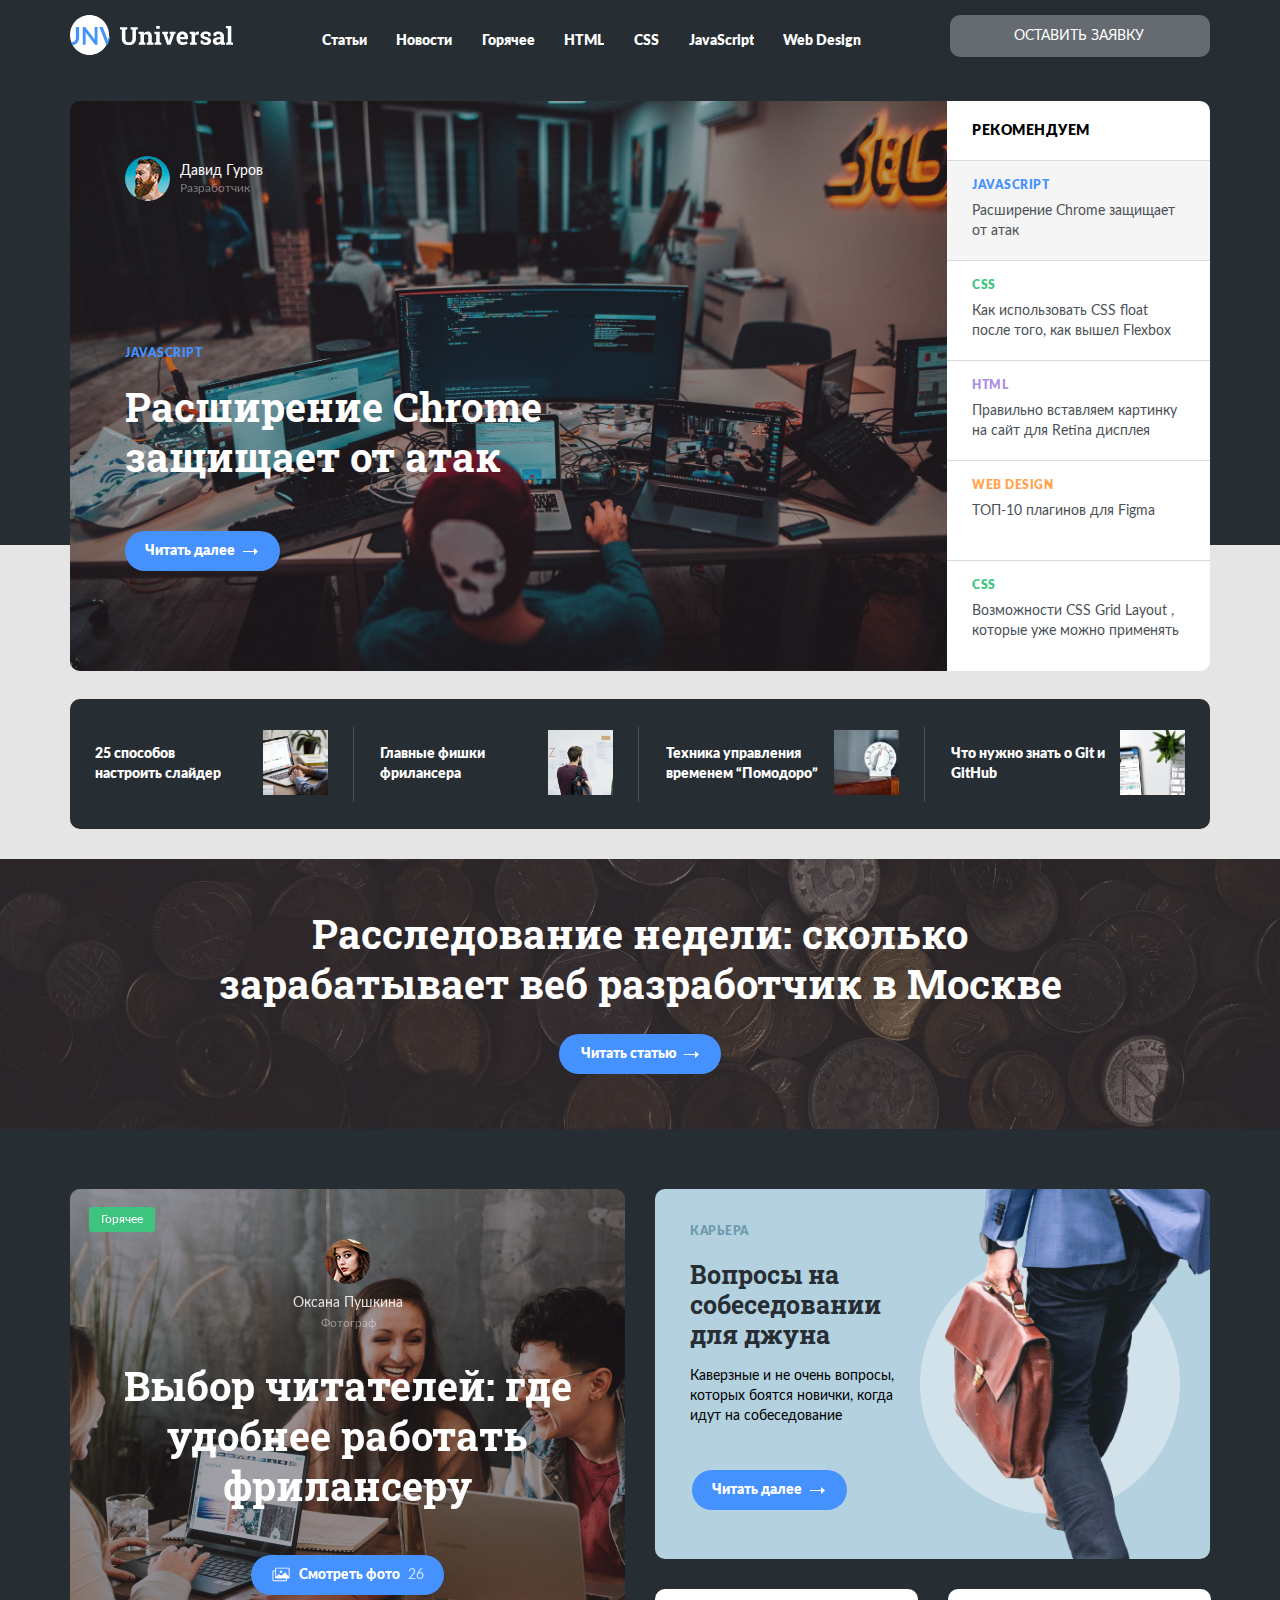
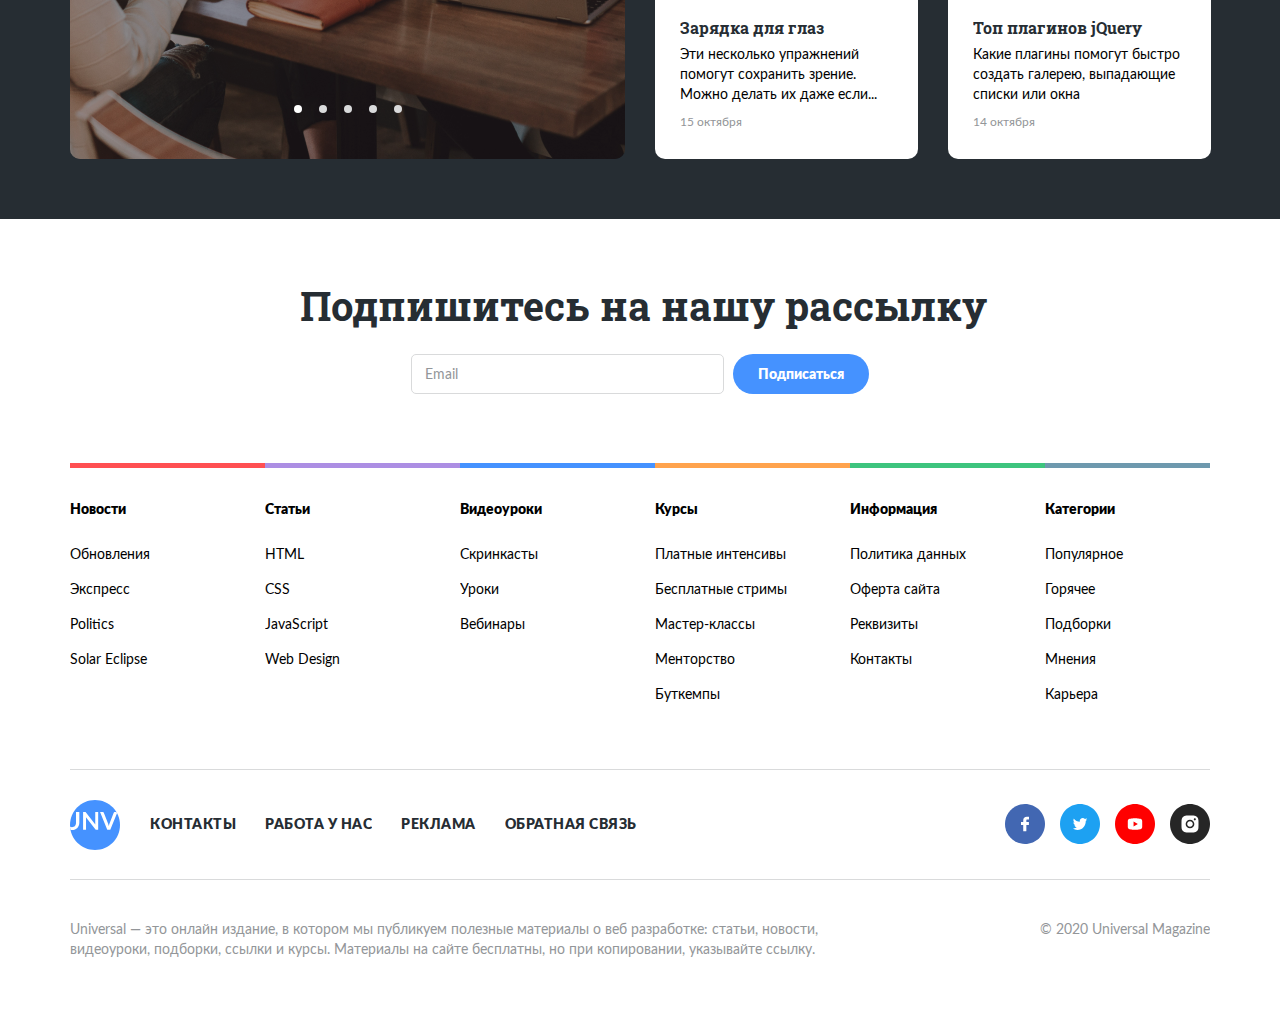
==== commit 46903bf9: "create: section footer & mob responsive" ====
--- a/index.html
+++ b/index.html
@@ -5,6 +5,8 @@
     <meta http-equiv="X-UA-Compatible" content="IE=edge" />
     <meta name="viewport" content="width=device-width, initial-scale=1.0" />
     <title>Universal</title>
+    <link rel="shortcut icon" href="favicon.ico" type="image/x-icon" />
+    <link rel="icon" href="favicon.ico" type="image/x-icon" />
     <link rel="preconnect" href="https://fonts.gstatic.com" />
     <link
       href="https://fonts.googleapis.com/css2?family=Roboto+Slab:wght@700&display=swap"
@@ -1243,7 +1245,138 @@
     </section>
     <!-- /.subscribe -->
 
-    <footer class="footer"></footer>
+    <footer class="footer">
+      <div class="container">
+        <div class="footer-card-wrapper">
+          <div class="footer__card footer__news">
+            <div class="footer__line footer__line--news"></div>
+            <h3 class="text footer__title">Новости</h3>
+            <a href="#" class="text footer__text">Обновления</a>
+            <a href="#" class="text footer__text">Экспресс</a>
+            <a href="#" class="text footer__text">Politics</a>
+            <a href="#" class="text footer__text">Solar Eclipse</a>
+          </div>
+          <!-- /.footer__card 1-->
+          <div class="footer__card footer__articles">
+            <div class="footer__line footer__line--articles"></div>
+            <h3 class="text footer__title">Статьи</h3>
+            <a href="#" class="text footer__text">HTML</a>
+            <a href="#" class="text footer__text">CSS</a>
+            <a href="#" class="text footer__text">JavaScript</a>
+            <a href="#" class="text footer__text">Web Design</a>
+          </div>
+          <!-- /.footer__card 2-->
+          <div class="footer__card footer__video-lessons">
+            <div class="footer__line footer__line--video-lessons"></div>
+            <h3 class="text footer__title">Видеоуроки</h3>
+            <a href="#" class="text footer__text">Скринкасты</a>
+            <a href="#" class="text footer__text">Уроки</a>
+            <a href="#" class="text footer__text">Вебинары</a>
+          </div>
+          <!-- /.footer__card 3-->
+          <div class="footer__card footer__courses">
+            <div class="footer__line footer__line--courses"></div>
+            <h3 class="text footer__title">Курсы</h3>
+            <a href="#" class="text footer__text">Платные интенсивы</a>
+            <a href="#" class="text footer__text">Бесплатные стримы</a>
+            <a href="#" class="text footer__text">Мастер-классы</a>
+            <a href="#" class="text footer__text">Менторство</a>
+            <a href="#" class="text footer__text">Буткемпы</a>
+          </div>
+          <!-- /.footer__card 4-->
+          <div class="footer__card footer__information">
+            <div class="footer__line footer__line--information"></div>
+            <h3 class="text footer__title">Информация</h3>
+            <a href="#" class="text footer__text">Политика данных</a>
+            <a href="#" class="text footer__text">Оферта сайта</a>
+            <a href="#" class="text footer__text">Реквизиты</a>
+            <a href="#" class="text footer__text">Контакты</a>
+          </div>
+          <!-- /.footer__card 5-->
+          <div class="footer__card footer__categories">
+            <div class="footer__line footer__line--categories"></div>
+            <h3 class="text footer__title">Категории</h3>
+            <a href="#" class="text footer__text">Популярное</a>
+            <a href="#" class="text footer__text">Горячее</a>
+            <a href="#" class="text footer__text">Подборки</a>
+            <a href="#" class="text footer__text">Мнения</a>
+            <a href="#" class="text footer__text">Карьера</a>
+          </div>
+          <!-- /.footer__card 6-->
+        </div>
+        <!-- /.footer-card-wrapper -->
+        <div class="footer__delimiter-up"></div>
+        <div class="footer-info-wrapper">
+          <img src="img/logo-footer.svg" alt="Логотип" class="footer__logo" />
+          <div class="footer__info">
+            <a href="#" class="footer__link">Контакты</a>
+            <a href="#" class="footer__link">Работа у нас</a>
+            <a href="#" class="footer__link">Реклама</a>
+            <a href="#" class="footer__link">Обратная связь</a>
+          </div>
+          <!-- /.footer__info -->
+          <div class="footer__social-networks">
+            <a
+              href="https://www.facebook.com/"
+              class="footer__social-network-wrapper"
+              target="_blank"
+            >
+              <img
+                class="footer__social-network-image"
+                src="img/facebook.svg"
+                alt="Icon: facebook"
+              />
+            </a>
+            <a
+              href="https://twitter.com/?lang=ru"
+              class="footer__social-network-wrapper"
+              target="_blank"
+            >
+              <img
+                class="footer__social-network-image"
+                src="img/twitter.svg"
+                alt="Icon: twitter"
+              />
+            </a>
+            <a
+              href="https://www.youtube.com/c/GloAcademyChannel/featured"
+              class="footer__social-network-wrapper"
+              target="_blank"
+            >
+              <img
+                class="footer__social-network-image"
+                src="img/youtube.svg"
+                alt="Icon: youtube"
+              />
+            </a>
+            <a
+              href="https://www.instagram.com/?hl=ru"
+              class="footer__social-network-wrapper"
+              target="_blank"
+            >
+              <img
+                class="footer__social-network-image"
+                src="img/instagram.svg"
+                alt="Icon: instagram"
+              />
+            </a>
+          </div>
+          <!-- /.footer__social-networks -->
+        </div>
+        <!-- /.footer-info-wrapper -->
+        <div class="footer__delimiter-down"></div>
+        <div class="footer__footnote">
+          <p class="text footer__description">
+            Universal — это онлайн издание, в котором мы публикуем полезные материалы о
+            веб разработке: статьи, новости, видеоуроки, подборки, ссылки и курсы.
+            Материалы на сайте бесплатны, но при копировании, указывайте ссылку.
+          </p>
+          <span class="text footer__copyrigh">© 2020 Universal Magazine</span>
+        </div>
+        <!-- /.footer__footnote -->
+      </div>
+      <!-- /.container -->
+    </footer>
     <!-- /.footer -->
     <script src="js/swiper-bundle.min.js"></script>
     <script src="js/jquery-3.6.0.min.js"></script>
--- a/css/style.css
+++ b/css/style.css
@@ -1 +1 @@
-/*! normalize.css v8.0.1 | MIT License | github.com/necolas/normalize.css */html{line-height:1.15;-webkit-text-size-adjust:100%}body{margin:0}main{display:block}h1{font-size:2em;margin:.67em 0}hr{box-sizing:content-box;height:0;overflow:visible}pre{font-family:monospace,monospace;font-size:1em}a{background-color:transparent}abbr[title]{border-bottom:none;text-decoration:underline;-webkit-text-decoration:underline dotted;text-decoration:underline dotted}b,strong{font-weight:bolder}code,kbd,samp{font-family:monospace,monospace;font-size:1em}small{font-size:80%}sub,sup{font-size:75%;line-height:0;position:relative;vertical-align:baseline}sub{bottom:-0.25em}sup{top:-0.5em}img{border-style:none}button,input,optgroup,select,textarea{font-family:inherit;font-size:100%;line-height:1.15;margin:0}button,input{overflow:visible}button,select{text-transform:none}button,[type=button],[type=reset],[type=submit]{-webkit-appearance:button}button::-moz-focus-inner,[type=button]::-moz-focus-inner,[type=reset]::-moz-focus-inner,[type=submit]::-moz-focus-inner{border-style:none;padding:0}button:-moz-focusring,[type=button]:-moz-focusring,[type=reset]:-moz-focusring,[type=submit]:-moz-focusring{outline:1px dotted ButtonText}fieldset{padding:.35em .75em .625em}legend{box-sizing:border-box;color:inherit;display:table;max-width:100%;padding:0;white-space:normal}progress{vertical-align:baseline}textarea{overflow:auto}[type=checkbox],[type=radio]{box-sizing:border-box;padding:0}[type=number]::-webkit-inner-spin-button,[type=number]::-webkit-outer-spin-button{height:auto}[type=search]{-webkit-appearance:textfield;outline-offset:-2px}[type=search]::-webkit-search-decoration{-webkit-appearance:none}::-webkit-file-upload-button{-webkit-appearance:button;font:inherit}details{display:block}summary{display:list-item}template{display:none}[hidden]{display:none}*{box-sizing:border-box}body{background-color:#e5e5e5}@font-face{font-family:"Lato",sans;src:url("../fonts/Lato-Bold.woff2") format("woff2"),url("../fonts/Lato-Bold.woff") format("woff");font-weight:bold;font-style:normal}@font-face{font-family:"Lato";src:url("../fonts/Lato-Regular.woff2") format("woff2"),url("../fonts/Lato-Regular.woff") format("woff");font-weight:normal;font-style:normal}@font-face{font-family:"Lato";src:url("../fonts/Lato-Black.woff2") format("woff2"),url("../fonts/Lato-Black.woff") format("woff");font-weight:900;font-style:normal}.container{max-width:1140px;margin:auto}img{height:100%;width:100%}.button{color:#fff;border-radius:20px;background-color:#4592ff;border:none;cursor:pointer}a{text-decoration:none;color:inherit}.title{margin:0;font-family:"Roboto Slab",sans;font-style:normal;font-weight:bold}.title--small_black{font-size:16px;line-height:25px;color:#262d33}.title--small_light{font-size:16px;line-height:25px;color:#fff}.title--medium_black{font-size:20px;line-height:25px;color:#262d33}.title--big_black{font-size:25px;line-height:30px;color:#262d33}.title--large_light{font-size:40px;line-height:50px;color:#fff}.text{margin:0;font-family:"Lato",sans-serif;font-style:normal;font-weight:normal;font-size:14px;line-height:20px}.tag{font-family:Lato;font-style:normal;font-weight:900;font-size:12px;line-height:15px;letter-spacing:.5px;text-transform:uppercase}.tag--css{color:#3dc47e}.tag--javascript{color:#4592ff}.tag--html{color:#ac8ee3}.tag--web{color:#ffa34d}.tag--web_light{color:#e7d9ff}.tag--article{color:#6e99ae}.tag--new{color:#4592ff}.tag--opinion{color:#3bbdc4}.tag--hot{color:#ff4f52}.tag--compilations{color:#ac8ee3}.tag--career{color:#6e99ae}.message-group{display:flex}.message-group__icon{width:14.5px;height:13px}.message-group__icon--light{opacity:.4}.message-group__number{margin-left:5.75px;display:block;font-family:Lato;font-style:normal;font-weight:normal;font-size:12px;line-height:15px;color:#939699}.message-group__number--light{opacity:.4;color:#fff}.like-group{display:flex}.like-group__icon{width:15px;height:13px}.like-group__icon--light{opacity:.4}.like-group__number{margin-left:5.12px;font-family:Lato;font-style:normal;font-weight:normal;font-size:12px;line-height:15px;color:#939699}.like-group__number--light{opacity:.4;color:#fff}.date{font-family:Lato;font-style:normal;font-weight:normal;font-size:12px;line-height:15px;color:#939699}.date--light{opacity:.4;color:#fff}.header{padding:15px 0;background-color:#262d33;font-family:"Lato",sans;font-style:normal;font-size:14px;line-height:20px}.header-wrapper{display:flex;flex-wrap:wrap;justify-content:space-between;align-items:center}.header__link{max-width:101px;max-height:40px;text-align:center;overflow:hidden;font-weight:900;color:#fff;font-size:14px;line-height:20px;font-weight:900}.header__link--mobile_visible{display:none}.header__background-menu{display:flex;justify-content:center}.header .menu-wrapper{margin-top:6px;margin-bottom:0;padding-left:0;display:flex;justify-content:space-between;width:540px}.header__button{max-width:292px;max-height:58px;overflow:hidden;font-weight:normal;margin-top:-4px;padding:13px 66px 13px 64px;border:none;border-radius:10px;background-color:#656b70;color:#fff;text-transform:uppercase}.header__button-menu{display:none}.main__background{position:relative;background-color:#262d33;height:469px}.main__card{display:flex;width:1140px;top:25px;right:50%;transform:translateX(50%);position:absolute;border-radius:10px;overflow:hidden}.main__tag{display:block;max-height:15px;max-width:450px;overflow:hidden;text-transform:uppercase;margin-bottom:8px}.main__tag--margin{margin-bottom:21px}.main__text{margin:0;padding:0;max-height:40px;overflow:auto;font-weight:normal;font-size:14px;line-height:20px}.main__tabs{margin:0;padding:0;font-family:"Lato",sans-serif;font-style:normal;list-style-type:none;background-color:#fff;z-index:20}.main__recommendation{max-width:263px;height:59px;overflow:auto;padding:20px 25px 19px 25px;display:block;font-weight:900;font-size:14px;line-height:20px;text-transform:uppercase;letter-spacing:.5px}.main__tab{width:263px;height:99px;padding:17px 25px 17px 25px;text-decoration:none;cursor:pointer}.main__tab--active{background-color:#f5f5f5}.main__tab--last{height:110px}.main__link{color:#4b5157;display:block}.main__delimiter{background-color:#d9dadb;width:100%;height:1px}.main__tabs-content{margin:0;padding:0;width:877px;height:570px}.main__list{margin:0;padding:0;list-style:none;height:100%}.main__element{display:none}.main__element--active{display:block;position:relative}.main__element::after{content:"";position:absolute;width:100%;height:100%;top:0;left:0;right:0;bottom:0;background:linear-gradient(0deg, rgba(64, 48, 61, 0.35), rgba(64, 48, 61, 0.35));z-index:12}.main__info-1,.main__info-2,.main__info-3,.main__info-4,.main__info-5{position:absolute;top:55px;left:55px;z-index:13}.main__image{height:570px;width:877px;-o-object-fit:cover;object-fit:cover}.main__avatar{border-radius:50%;-o-object-fit:cover;object-fit:cover;width:45px;height:45px}.main__author{display:flex;flex-wrap:wrap;margin-bottom:145px}.main__author-group{max-width:180px;margin-top:-1px;margin-bottom:-1 px}.main__avatar{margin-right:10px}.main__title{max-width:779px;height:101px;overflow:auto;margin:0 0 48px 0;color:#fff;font-family:"Roboto Slab",sans;font-style:normal;font-weight:bold;font-size:40px;line-height:50px}.main__button{max-width:205px;max-height:56px;overflow:hidden;padding:10px 22px 10px 20px;font-family:Lato;font-style:normal;font-weight:900;font-size:14px;line-height:20px}.main__arrow{margin-left:5px;width:15px;height:7px}.author-group{display:flex;flex-direction:column;justify-content:center;font-family:Lato;font-style:normal;font-weight:normal;color:#fff}.author__name{overflow:auto;max-height:40px;font-size:14px;line-height:20px}.author__position{overflow:hidden;max-height:16px;opacity:.4;font-size:12px;line-height:15px}.lifehacks{padding-top:154px;padding-bottom:30px}.lifehacks-wrapper{display:flex;justify-content:space-between;background-color:#262d33;height:130px;border-radius:10px;color:#fff}.lifehacks__card{padding-left:25px;display:flex;align-items:center;justify-content:space-between;max-width:284px}.lifehacks__text{width:154px;max-height:80px;overflow:auto;margin:0;font-family:Lato;font-style:normal;font-weight:900;font-size:14px;line-height:20px}.lifehacks__image{margin-top:-3px;width:65px;height:65px;-o-object-fit:cover;object-fit:cover;margin-left:15px}.main-card{grid-column:1/3;grid-row:1/3;cursor:pointer}.popular-card{grid-column:3/4;grid-row:1/2;cursor:pointer}.checklist-card{grid-column:4/5;grid-row:1}.photo-card{grid-column:1/2;grid-row:3/4;cursor:pointer}.card-1{grid-column:2/3;grid-row:3;cursor:pointer}.card-2{grid-column:3/4;grid-row:3;cursor:pointer}.card-3{grid-column:2/3;grid-row:4;cursor:pointer}.card-4{grid-column:3/4;grid-row:4;cursor:pointer}.tags-card{grid-column:4/5;grid-row:2/3}.social-network-card{grid-column:4/5;grid-row:4}.content{padding-bottom:62px}.content-wrapper{display:grid;grid-template-columns:repeat(4, 1fr);grid-auto-rows:170px;-moz-column-gap:29px;column-gap:29px;row-gap:30px}.content__main-card{width:555px;padding-top:15px;display:flex;flex-wrap:wrap;background-color:#fff;border-radius:10px}.content__main-info{padding:22px 0 0 35px}.content__main-tag{display:block;max-width:218px;height:15px;overflow:auto}.content__main-title{height:91px;margin-bottom:25px;margin-top:20px;width:228px;overflow:auto}.content__main-text{height:81px;overflow:auto;margin-top:-2px;width:228px}.content__main-image-wrapper{-o-object-fit:cover;object-fit:cover;width:292px;height:299px}.content__main-delimiter{width:100%;height:1px;background-color:#d9dadb}.content__main-footer{width:555px;padding:14px 35px 12px 35px;display:flex;align-items:center}.content__main-footer-text{max-height:20px;flex-grow:1;overflow:auto;margin-left:4px}.content__main-author-group{display:flex;align-items:center}.content__main-avatar{width:30px;height:30px;border-radius:50%}.content__main-name{width:100px;max-height:20px;overflow:auto;margin-left:10px;font-family:Lato;font-style:normal;font-weight:900;font-size:14px;line-height:20px}.content__popular-card{width:263px;height:370px;padding:19px 20px 24px 25px;position:relative;border-radius:10px;overflow:hidden}.content__popular-card::before{content:"";position:absolute;top:0;right:0;left:0;bottom:0;background:linear-gradient(0deg, rgba(64, 48, 61, 0.35), rgba(64, 48, 61, 0.35));z-index:-1}.content__popular-mark{display:block;width:92px;height:25px;background-color:#3dc47e;color:#fff;border-radius:3px;text-align:center;padding:7px 3px 7px;font-family:Lato;font-style:normal;font-weight:normal;font-size:12px;line-height:15px;margin-bottom:117px;overflow:hidden}.content__popular-tag{display:block;width:195px;height:15px;overflow:auto}.content__popular-title{margin-top:23px;margin-bottom:27px;height:75px;overflow:auto;letter-spacing:.5px;text-transform:uppercase}.content__popular-image{position:absolute;top:0;right:0;left:0;bottom:0;z-index:-2;width:263px;height:370px;-o-object-fit:cover;object-fit:cover}.content__popular-footer{display:flex;flex-wrap:wrap;align-items:center}.content__popular-footer-avatar{width:45px;height:45px;border-radius:50%;overflow:hidden}.content__popular-footer-name{width:100%;overflow:auto;height:20px;margin-top:-4px;margin-bottom:2px;color:#fff;opacity:.85;width:153x}.content__popular-footer-info{margin-left:10px;margin-top:4px;width:157px;display:flex;flex-wrap:wrap;justify-content:space-between}.content__popular-footer-date{margin-left:-1px;max-width:74px;overflow:auto;height:16px}.content__checklist-card{width:263px;height:170px;border-radius:10px;background-color:#3bbdc4}.content__checklist-title{height:50px;overflow:auto;max-width:216px}.content__checklist-top{display:flex;justify-content:flex-end;position:relative;padding:24px 22px 28px 25px;width:100%}.content__checklist-info{position:absolute;top:25px;left:25px}.content__checklist-weight{color:#c1f4f5;margin-top:11px;max-width:150px;height:20px;overflow:auto}.content__checklist-image-wrapper{width:56px;height:72px}.content__checklist-bottom{display:flex;justify-content:center;align-items:center;border-top:1px solid #96e2e3;cursor:pointer;height:47px}.content__checklist-download{width:20px;height:20px}.content__checklist-link{max-width:165px;height:20px;overflow:auto;font-weight:900;color:#fff;margin-left:11px}.content__photo-card{width:263px;height:370px;background-color:#fff;border-radius:10px;overflow:hidden}.content__photo-wrapper{width:263px;height:275px}.content__photo-image{-o-object-fit:cover;object-fit:cover}.content__photo-title{padding:15px 51px 30px 25px;max-height:145px;overflow:auto}.content__card{width:263px;height:170px;padding:26px 25px 30px 25px;background-color:#fff;border-radius:10px}.content__card-title{width:213px;height:25px;overflow:auto;margin-bottom:5px}.content__card-text{margin-bottom:10px;width:213px;height:60px;overflow:auto}.content__card-date{display:block;height:15px;max-width:213px;overflow:auto}.content__tags-card{width:263px;height:370px;background-color:#fff;border-radius:10px;overflow:auto}.content__tags-title{padding:21px 25px 19px 25px;height:60px;overflow:auto;font-weight:900;letter-spacing:.5px;text-transform:uppercase}.content__tags-delimiter{width:100%;height:1px;background-color:#d9dadb}.content__tags-wrapper{display:flex;flex-wrap:wrap;padding:25px 4px 0 25px}.content__tags-tag{max-width:208px;height:30px;overflow:auto;padding:4px 15px;margin-right:10px;margin-bottom:15px;border-radius:5px;border:1px solid #d9dadb;color:#262d33;font-weight:900;cursor:pointer}.content__social-network-card{display:flex;flex-wrap:wrap;justify-content:space-between;width:263px;height:170px;padding:31px 35px 40px 39px;background-color:#fff;border-radius:10px}.content__social-network-title{max-width:190px;height:25px;overflow:auto;margin-bottom:25px;flex-basis:100%;text-align:center}.content__social-network-wrapper{width:50px;height:50px;cursor:pointer}.content__social-network-wrapper-icon{display:flex;justify-content:space-between;width:190px}.content__message-number,.content__like-number{max-width:21px;height:16px;overflow:auto}.money{position:relative;padding:50px 0 55px 0;background-image:url(../img/money.jpg);background-repeat:no-repeat;background-position:center;background-size:cover}.money:before{content:"";position:absolute;top:0;left:0;right:0;bottom:0;background:rgba(64,48,61,.35)}.money-wrapper{position:relative;max-width:946px;margin:auto;text-align:center}.money__title{margin-bottom:24px;height:101px;overflow:auto}.money__button{padding:10px 22px 10px 22px;font-family:Lato;font-style:normal;font-weight:900;font-size:14px;line-height:20px;max-width:300px;max-height:40px;overflow:hidden}.money__arrow{margin-left:5px;width:15px;height:7px}.articles{padding-top:60px;padding-bottom:60px}.articles-wrapper{display:grid;grid-template-columns:repeat 2,1fr;grid-template-rows:770px,700px;-moz-column-gap:29px;column-gap:29px}.articles__main{grid-column:1;grid-row:span 2;border-radius:10px;overflow:hidden;background-color:#fff}.articles__card{display:flex;padding:25px 25px 24px 25px}.articles__delimiter{width:798px;height:1px;background-color:#d9dadb;margin-left:25px}.articles__info{display:flex;flex-direction:column;position:relative}.articles__tag{display:block;margin-top:4px;width:267px;height:15px;margin-bottom:15px;overflow:auto}.articles__bookmark-wrapper{position:absolute;top:0;right:0;width:20px;height:20px}.articles__image{-o-object-fit:cover;object-fit:cover}.articles__image-wrapper{flex-shrink:0;margin-right:25px;width:336px;height:195px}.articles__title{width:437px;max-height:50px;margin-bottom:11px;overflow:auto}.articles__text{width:437px;height:60px;flex-grow:1;margin-bottom:20px;overflow:auto}.articles__rating{display:flex;margin-bottom:5px}.articles__date{margin-right:11px;max-width:68px;overflow:auto;height:15px}.articles__message-number{margin-right:11.12px;max-width:60px;height:15px;overflow:auto}.articles__like-number{max-width:60px;height:15px;overflow:auto}.articles__recent{grid-column:2;grid-row:1;background-color:#fff;border-radius:10px;overflow:hidden}.articles__recent-card{position:relative;display:flex;padding:18px 25px 16px 25px;cursor:pointer}.articles__recent-bc-number{position:absolute;top:22px;right:25px;width:41px;height:50px;opacity:.8}.articles__recent-delimiter{width:213px;height:1px;margin-left:25px;background-color:#d9dadb}.articles__recent-wrapper{flex-shrink:0;margin-right:10px;width:60px;height:60px}.articles__recent-image{-o-object-fit:cover;object-fit:cover}.articles__recent-title{width:263px;padding:20px 10px 17px 26px;height:59px;overflow:auto;border-bottom:1px solid #d9dadb;text-transform:uppercase;font-weight:900;letter-spacing:.5px}.articles__recent-readmore{padding:10px;display:flex;justify-content:center;align-items:center;height:45px;overflow:auto;width:245px;margin-left:9px;border-top:1px solid #d9dadb;font-weight:900;cursor:pointer}.articles__recent-name{width:143px;height:40px;overflow:auto;margin-bottom:5px}.articles__recent-time{display:block;width:143px;height:15px;overflow:auto}path.active{fill:#ff4f52}.hints{padding-top:60px;padding-bottom:60px;background-color:#262d33}.hints-wrapper{display:grid;grid-template-columns:repeat 3,1fr;grid-auto-rows:-webkit-min-content;grid-auto-rows:min-content;grid-gap:30px}.hints__card-slider{grid-column:1/2;grid-row:1/3}.hints__card-career{grid-column:2/4;grid-row:1}.hints__card-1{grid-column:2;grid-row:2}.hints__card-2{grid-column:3;grid-row:2}.hints__slider-image{-o-object-fit:cover;object-fit:cover}.hints__swiper-container{width:555px;height:570px;position:relative}.hints__swiper-container::before{content:"";position:absolute;top:0;left:0;right:0;bottom:0;width:100%;height:100%;background:rgba(64,48,61,.35);z-index:2}.hints__swiper-wrapper{position:relative}.hints__card{background-color:#fff;width:263px;height:170px;padding:26px 25px 30px 25px;border-radius:10px}.hints__card-title{width:213px;height:25px;overflow:auto;margin-bottom:5px}.hints__card-text{margin-bottom:10px;width:213px;height:60px;overflow:auto}.hints__card-date{display:block;height:15px;max-width:213px;overflow:auto}.hints__card-slider{width:555px;height:570px;position:relative;border-radius:10px;overflow:hidden}.hints__card-slider-mark{padding:5px 12px;max-width:255px;max-height:40px;overflow:auto;position:absolute;top:18px;left:18.5px;z-index:5;color:#fff;background-color:#3dc47e;font-family:Lato;font-style:normal;font-weight:normal;font-size:12px;line-height:15px;border-radius:3px}.hints__card-slider-info{padding:50px 50px 0 50px;position:absolute;top:0;left:0;right:0;z-index:3;display:flex;align-items:center;flex-direction:column}.hints__card-slider-avatar{margin-bottom:9px;border-radius:50%;-o-object-fit:cover;object-fit:cover;width:45px;height:45px}.hints__card-slider-name{margin-bottom:2px;display:block;font-family:Lato;font-style:normal;font-weight:normal;font-size:14px;line-height:20px;opacity:.85;color:#fff;height:21px;max-width:166px;overflow:auto}.hints__card-slider-position{margin-left:2px;margin-bottom:29px;font-family:Lato;font-style:normal;font-weight:normal;font-size:12px;line-height:15px;opacity:.4;color:#fff;height:16px;max-width:166px;overflow:auto}.hints__card-slider-title{width:455px;height:154px;margin-bottom:40px;overflow:auto;text-align:center}.hints__card-slider-button{max-width:280px;max-height:40px;overflow:hidden;display:flex;padding:10px 20px;font-family:Lato;font-style:normal;font-weight:900;font-size:14px;line-height:20px;cursor:pointer}.hints__card-slider-button-image{margin-right:7px;width:21px;height:18px}.hints__card-slider-button-number{margin-left:8px;font-weight:normal;color:#c5e4fc}.hints__card-career-wrapper{position:relative;background-color:#b4d1e0;width:555px;height:370px;overflow:hidden;border-radius:10px}.hints__card-career-image{-o-object-fit:cover;object-fit:cover}.hints__card-career-info{position:absolute;padding:35px 0 50px 35px;top:0;left:0}.hints__card-career-tag{display:block;margin-bottom:21px;width:213px;height:15px;overflow:auto}.hints__card-career-title{margin-bottom:15px;width:213px;height:91px;overflow:auto}.hints__card-career-text{width:213px;height:61px;overflow:auto;margin-bottom:43px}.hints__card-career-button{margin-left:2px;max-width:205px;max-height:56px;overflow:hidden;padding:10px 22px 10px 20px;font-family:Lato;font-style:normal;font-weight:900;font-size:14px;line-height:20px;cursor:pointer}.hints__card-career-arrow{margin-left:5px;width:15px;height:7px}.subscribe{background-color:#fff}.subscribe-wrapper{padding-top:62px;padding-bottom:69px;margin:auto;width:750px;display:flex;flex-wrap:wrap;justify-content:center}.subscribe__title{margin-top:0;margin-left:35px;margin-bottom:22px;height:51px;overflow:auto;flex-basis:100%;font-size:40px;line-height:50px;color:#262d33;font-family:"Roboto Slab",sans;font-style:normal;font-weight:bold}.subscribe__input{width:313px;height:40px;padding-right:13px;padding-left:13px;border:1px solid #d9dadb;border-radius:5px;margin-right:5px}.subscribe__input::-moz-placeholder{font-family:Lato;font-style:normal;font-weight:normal;font-size:14px;line-height:20px;color:#939699}.subscribe__input:-ms-input-placeholder{font-family:Lato;font-style:normal;font-weight:normal;font-size:14px;line-height:20px;color:#939699}.subscribe__input::placeholder{font-family:Lato;font-style:normal;font-weight:normal;font-size:14px;line-height:20px;color:#939699}.subscribe__button{padding:11px 25px 9px;max-width:186px;height:40px;font-family:Lato;font-style:normal;font-weight:900;font-size:14px;line-height:20px;overflow:auto}.footer{height:20px;background-color:#262d33}@media(max-width: 1200px){.container{width:960px}.header{padding:20px 0}.header__logo{width:124px}.header__button{max-width:223px;max-height:55px;padding:13px 20px 10px 20px}.main__background{height:423px}.main__card{width:960px}.main__tabs-content,.main__image{width:737px;height:479px}.main__tab{padding:12px 18px;width:223px;height:83px}.main__tab--last{height:93px}.main__title{margin-bottom:22px;max-width:627px;height:81px;overflow:auto;font-size:30px;line-height:40px}.main__recommendation{max-width:223px;max-height:49px;padding:14px 12px 14px 12px;font-size:12px;line-height:20px}.main__text{max-height:30px;font-size:12px;line-height:15px}.menu-wrapper{margin-top:0}.author__name{max-height:20px}.author__position{max-height:15px}.lifehacks{padding-top:103px}.lifehacks__text{width:109px}.main-card{grid-column:1/3;grid-row:1/3}.popular-card{grid-column:1/2;grid-row:3/4}.checklist-card{grid-column:3/4;grid-row:1}.photo-card{grid-column:2/3;grid-row:4/5}.card-1{grid-column:2/3;grid-row:3}.card-2{grid-column:3/4;grid-row:4}.card-3{grid-column:1/2;grid-row:4}.card-4{grid-column:1/2;grid-row:5}.tags-card{grid-column:3/4;grid-row:2/4}.social-network-card{grid-column:3/4;grid-row:5}.content-wrapper{grid-template-columns:repeat(3, 1fr);-moz-column-gap:27px;column-gap:27px}.content__main-card{width:631px;justify-content:space-between}.content__main-footer{width:631px}.content__tags-tag:nth-child(7){order:-1}.content__checklist-card{width:302px}.content__checklist-title{width:255px}.content__tags-card{width:302px}.content__card{width:302px}.content__card-text,.content__card-title{width:252px}.content__popular-card{width:302px;height:170px}.content__popular-mark{margin-bottom:28px}.content__popular-title{height:52px;margin-top:10px;margin-bottom:0;font-size:15px}.content__popular-image{width:100%;height:170px}.content__popular-footer{display:none}.content__photo-card{width:302px}.content__photo-wrapper{width:100%}.content__social-network-card{width:302px;padding-right:56px;padding-left:56px}.articles-wrapper{-moz-column-gap:20px;column-gap:20px}.articles__image-wrapper{width:195px;margin-right:15px}.articles__delimiter{width:645px}.articles__recent-card{padding:18px 16px 16px 16px}.articles__recent-title{padding:20px 7px 17px 7px;text-align:center;width:243px}.articles__recent-delimiter{margin-left:16px}.hints-wrapper{grid-template-columns:repeat 2,1fr;grid-gap:26px}.hints__slider-image{width:467px}.hints__card{padding:25px;height:100%;width:220.5px}.hints__card-title{width:100%}.hints__card-text{width:100%;height:80px}.hints__card-slider{grid-column:1/2;grid-row:1/3}.hints__card-career{grid-column:2/4;grid-row:1}.hints__card-career-wrapper{width:467px;height:292px}.hints__card-career-info{padding:25px 0 25px 25px}.hints__card-career-title{font-size:24px}.hints__card-career-tag{margin-bottom:8px}.hints__card-career-text{margin-bottom:12px}.hints__card-1{grid-column:2/3;grid-row:2}.hints__card-2{grid-column:3/4;grid-row:2}.hints__card-slider{width:467px;height:500px}.hints__card-slider-title{width:366px;font-size:30px;line-height:40px}.hints__swiper-container{width:467px;height:500px}}@media(min-width: 992px){.header__link:hover{color:#74787ecb}.header__button:hover{background-color:#8f9599}.lifehacks__card:not(:last-child):after{content:"";margin-left:25px;display:flex;width:1px;height:75px;background-color:#4b5157}.lifehacks__card:last-child{margin-right:25px}.content__social-network-wrapper:hover{opacity:.7}}@media(max-width: 992px){.container{width:722px}.header{padding:16px 0 9px 0}.header-wrapper{align-items:start}.header__logo{flex-basis:100%}.header__image-logo{width:124px}.header__button{max-width:173px;max-height:46px;margin-top:-2px;padding:10px 32px 10px 28px;font-size:12px}.menu-wrapper{margin-top:5px;max-width:521px}.main__background{height:352px}.main__card{width:722px}.main__tabs-content,.main__image{width:526px;height:406px}.main__tab{padding:13px 10px;width:196px;height:72px}.main__tab--last{height:73px}.main__title{margin-bottom:22px;max-width:450px;height:81px;overflow:auto;font-size:25px;line-height:35px}.main__recommendation{max-width:196px;max-height:40px;padding:10px 10px;font-size:10px;line-height:20px}.main__tag{font-size:10px;line-height:15px;margin-bottom:3px}.main__info-1,.main__info-2,.main__info-3,.main__info-4,.main__info-5{top:37px;left:41px}.main__author{margin-bottom:111px}.main__avatar{width:40px;height:40px}.author__name{max-height:20px}.lifehacks{padding-top:94px}.lifehacks-wrapper{height:100%;flex-wrap:wrap;justify-content:center;align-items:center}.lifehacks__card{min-width:319px;padding:15px 41px}.lifehacks__text{width:154px;max-height:60px;font-size:13px;line-height:17px}.main-card{grid-column:1/2;grid-row:1}.popular-card{grid-column:1/2;grid-row:2}.checklist-card{grid-column:2/3;grid-row:2}.photo-card{grid-column:2/3;grid-row:3}.card-1{grid-column:1/2;grid-row:5}.card-2{grid-column:2/3;grid-row:4}.card-3{grid-column:1/2;grid-row:3}.card-4{grid-column:1/2;grid-row:4}.tags-card{grid-column:2/3;grid-row:1}.social-network-card{grid-column:2/3;grid-row:5}.text{font-size:13px;line-height:17px}.title{font-size:14px;line-height:20px}.content{padding-bottom:54px}.content-wrapper{grid-template-columns:repeat(2, 1fr);grid-auto-rows:-webkit-min-content;grid-auto-rows:min-content;-moz-column-gap:20px;column-gap:20px;row-gap:20px}.content__main-card{width:351px;padding-top:0;padding-left:0}.content__main-info{padding:27px 25px 25px 25px}.content__main-tag{font-size:10px;line-height:15px}.content__main-text{height:51px;width:298px}.content__main-title{height:40px;width:298px;margin-bottom:22px}.content__main-image-wrapper{display:none}.content__main-avatar{display:none}.content__main-name{margin-left:0}.content__main-footer{flex-wrap:wrap;padding:10px 25px}.content__main-footer-text{margin-left:0;margin-top:5px;margin-right:15px;width:242px}.content__main-message-group{display:none}.content__tags-card{width:351px;height:268px}.content__tags-wrapper{padding:25px 15px 2px 25px}.content__tags-title{height:55px;padding:19px 25px 19px 25px}.content__tags-tag:nth-child(12){order:-1}.content__popular-card{width:351px;padding-bottom:19px}.content__popular-mark{margin-bottom:28px}.content__popular-tag{margin-bottom:12px;font-size:10px;line-height:15px}.content__popular-title{height:43px}.content__checklist-card{width:351px}.content__checklist-title{width:238px}.content__photo-card{width:351px;height:146px;display:flex;align-items:center}.content__photo-wrapper{width:174px;height:170px;flex-shrink:0}.content__photo-title{padding:27px 25px 30px 25px;max-height:137px;overflow:auto}.content__card{width:351px;height:146px}.content__card-text{height:34px;width:301px}.content__card-title{width:298px}.content__social-network-card{width:351px;height:146px;padding:32px 80.5px}.content__social-network-title{margin-bottom:8px}.money{padding:45px 0 50px 0}.money__title{height:82px;font-size:30px;line-height:40px}.money-wrapper{max-width:712px}.articles__delimiter{width:672px}.articles-wrapper{grid-template-columns:1fr;grid-auto-rows:-webkit-min-content;grid-auto-rows:min-content}.articles__main{grid-column:1;grid-row:1}.articles__recent{grid-column:1;grid-row:2;margin-top:20px}.articles__recent-card{padding:18px 11px 16px 16px}.articles__recent-card:last-child{display:none}.articles__recent-card:nth-child(-n+5)::after{content:"";position:absolute;width:213px;height:1px;background-color:#d9dadb;bottom:0}.articles__recent-card-wrapper{display:flex;flex-wrap:wrap}.articles__recent-title{width:100%;text-align:center;padding:16px 20px;height:50px}.articles__recent-delimiter{display:none}.articles__recent-readmore{width:100%}.articles__title{width:388px;max-height:40px}.articles__text{width:388px;height:68px}.articles__image-wrapper{width:280px;height:187px}.articles__tag{font-size:10px;line-height:15px}.hints-wrapper{grid-gap:20px}.hints__slider-image{width:100%}.hints__card{width:263px}.hints__card-slider{grid-column:1/3;grid-row:1;width:100%;height:350px}.hints__card-slider-info{padding:30px 30px 0 30px}.hints__card-slider-position{margin-bottom:9px}.hints__card-slider-title{margin-bottom:28px;height:82px;font-size:29px;line-height:40px;width:530px}.hints__card-text{height:51px}.hints__card-career{grid-column:1;grid-row:2/4}.hints__card-career-wrapper{height:326px}.hints__card-career-title{font-size:25px;line-height:30px}.hints__card-career-tag{font-size:10px;line-height:15px;margin-bottom:25px}.hints__card-career-text{margin-bottom:29px}.hints__card-1{grid-column:2;grid-row:2}.hints__card-2{grid-column:2;grid-row:3}.hints__swiper-container{width:100%;height:350px}.hints__swiper-pagination{top:300px}.subscribe-wrapper{padding-top:57px;padding-bottom:64px;width:513px}.subscribe__title{height:42px;margin-left:0;font-size:30px;line-height:40px}}@media(max-width: 767px){.container{max-width:700px;width:87%}body{padding-top:61px}.header-wrapper{align-items:center}.header__logo{width:90px}.header__logo{flex-basis:auto}.header__link{max-width:240px;max-height:42px;overflow:auto}.header__link--mobile_visible{display:flex}.header__link--big{max-height:47px;overflow:hidden}.header__button{margin-top:1px;max-width:221px}.header__button--mobile_hidden{display:none}.header__button-menu{display:block;background-color:transparent;border:none}.header--mobile_fixed{position:fixed;top:0;left:0;right:0;z-index:25}.header .menu-wrapper{flex-direction:column;align-items:center;height:382px;margin-bottom:30px}.header__background-menu{display:none;position:fixed;top:61px;left:0;right:0;bottom:0;background-color:#262d33}.header__background-menu--visible{display:flex;overflow:auto}.main__background{height:295px}.main__card{flex-direction:column;max-width:87%}.main__tabs-content,.main__image{width:100%;height:270px}.main__info-1,.main__info-2,.main__info-3,.main__info-4,.main__info-5{top:18px;left:21px}.main__avatar{width:32px;height:32px}.main__name{font-size:10px;line-height:20px}.main__author{margin-bottom:62px}.main__position{font-size:8px;line-height:15px}.main__tag{width:237px;font-size:8px}.main__title{max-width:240px;font-size:17px;line-height:23px;margin-bottom:11px;height:69px}.main__tab{height:60px;width:100%}.main__button{max-width:240px;max-height:32px;padding:6px 20px;font-size:10px;line-height:20px}.main__arrow{width:12px;height:6px}.main__recommendation{max-width:270px}.lifehacks{padding-top:362px;padding-bottom:20px}.lifehacks-wrapper{height:100%}.lifehacks__card{padding:13px 10px;min-width:100%}.lifehacks__text{max-height:40px;width:70%;font-size:12px;line-height:15px}.lifehacks__image{margin-top:0;width:54px;height:43px}.lifehacks__delimiter{display:block;width:100%;background-color:#4b5157;height:1px}.main-card{grid-column:1;grid-row:2}.popular-card{grid-column:1;grid-row:6}.checklist-card{grid-column:1;grid-row:9}.photo-card{grid-column:1;grid-row:3}.card-1{grid-column:1;grid-row:5}.card-2{grid-column:1;grid-row:4}.card-3{grid-column:1;grid-row:7}.card-4{grid-column:1;grid-row:8}.tags-card{grid-column:1;grid-row:1}.social-network-card{grid-column:1;grid-row:10}.text{font-size:12px;line-height:15px}.tag{font-size:9px;line-height:14px}.date{font-size:11px}.content{padding-bottom:25px}.content-wrapper{grid-template-columns:1fr;grid-auto-rows:-webkit-min-content;grid-auto-rows:min-content;row-gap:15px}.content__tags-card{width:100%;height:100%;max-height:308px}.content__tags-title{height:41px;padding:13px 10px}.content__tags-wrapper{padding:13px 10px 3px 10px}.content__tags-tag{margin-bottom:10px;margin-right:9px}.content__tags-tag:nth-child(5){order:-1}.content__tags-tag:nth-child(4){order:1}.content__tags-tag:nth-child(12){order:1}.content__main-card{flex-wrap:nowrap;justify-content:space-between;width:100%;height:100%}.content__main-info{padding:13px 10px}.content__main-footer,.content__main-delimiter{display:none}.content__main-image-wrapper{display:block;width:176px;height:180px;flex-shrink:0}.content__main-text{width:100%;max-width:258px}.content__main-title{height:40px;max-width:258px;width:100%;margin-top:7px;margin-bottom:10px}.content__photo-card{width:100%;height:100%}.content__photo-wrapper{flex-shrink:0;flex-basis:50%;width:139px;height:147px}.content__photo-title{padding:0 10px;width:100%;text-align:center}.content__card{width:100%;height:100%;padding:13px 10px}.content__card-text{height:45px;width:100%;max-width:258px}.content__card-title{height:24px;max-width:258px;width:100%}.content__popular-card{width:100%;height:100%;padding:13px 10px}.content__popular-mark{font-size:10px;width:75px}.content__popular-title{margin-top:4px;font-size:12px}.content__popular-image{height:147px}.content__popular-tag{margin-bottom:10px}.content__checklist-card{width:100%;height:100%}.content__checklist-top{padding:14px 10px}.content__checklist-info{top:13px;left:10px}.content__social-network-card{width:100%;height:100%;padding:13px 44px;align-items:center}.content__social-network-wrapper{width:40px;height:40px}.content__social-network-wrapper-icon{width:216px}.content__social-network-title{margin-bottom:0}.money{padding:40px 0 45px 0}.money__button{font-size:10px;line-height:20px;padding:6px 20px}.money__arrow{width:12px;height:6px}.money__title{height:91px;font-size:24px;line-height:30px}.money-wrapper{max-width:480px}.articles{padding-top:25px;padding-bottom:25px}.articles__delimiter{width:97%;margin-left:10px}.articles__card{padding:13px 10px}.articles__image-wrapper{width:160px;height:160px}.articles__tag{margin-bottom:4px}.articles__title{width:100%}.articles__text{width:100%;height:67px;margin-bottom:0px}.articles__rating{margin-bottom:4px}.articles__recent-card{padding:18px 16px 16px 16px;flex-basis:50%}.articles__recent-card:nth-child(-n+7)::after{content:"";position:absolute;width:215px;height:1px;background-color:#d9dadb;bottom:0}.hints{padding-top:25px;padding-bottom:25px}.hints__swiper-container{height:285px}.hints__swiper-pagination{top:250px}.hints-wrapper{display:grid;grid-template-columns:1fr;grid-auto-rows:-webkit-min-content;grid-auto-rows:min-content;row-gap:15px}.hints__card{width:100%;height:100%;padding:13px 10px}.hints__card-slider{grid-column:1;grid-row:1;height:284px}.hints__card-slider-info{padding-top:18px}.hints__card-slider-mark{font-size:10px}.hints__card-slider-avatar{width:35px;height:35px}.hints__card-slider-name{font-size:12px;line-height:20px;height:20px;margin-bottom:0}.hints__card-slider-position{margin-bottom:20px;font-size:10px;line-height:20px}.hints__card-slider-title{width:400px;height:64px;font-size:24px;line-height:30px}.hints__card-slider-button{font-size:10px;line-height:20px;padding:6px 20px}.hints__card-career{grid-column:1;grid-row:2}.hints__card-career-wrapper{height:214px;width:100%}.hints__card-career-image{height:214px;width:100%}.hints__card-career-info{padding:13px 10px}.hints__card-career-tag{margin-bottom:10px}.hints__card-career-title{height:60px;max-width:138px;font-size:14px;line-height:20px;margin-bottom:10px}.hints__card-career-text{width:180px;height:51px;margin-bottom:10px}.hints__card-career-button{max-width:240px;max-height:32px;padding:6px 20px;font-size:10px;line-height:20px}.hints__card-1{grid-column:1;grid-row:3}.hints__card-2{grid-column:1;grid-row:4}.hints__card-title{height:24px;max-width:258px}.hints__card-text{height:45px;max-width:258px;margin-bottom:10px}.hints__card-date{height:15px;max-width:213px}.subscribe-wrapper{padding-top:53px;padding-bottom:60px;width:426px}.subscribe__title{height:32px;margin-left:7px;font-size:24px;line-height:30px}.subscribe__input{width:281px}}@media(max-width: 567px){.main__tab{height:72px}.lifehacks{padding-top:419px}.content{padding-bottom:20px}.content__main-card{align-items:center}.content__main-image-wrapper{display:none}.content__social-network-card{justify-content:center;padding:13px 45px}.content__social-network-title{flex-basis:100%;margin-bottom:14px}.content__social-network-wrapper-icon{width:100%}.money{padding:35px 0 40px 0}.money__title{height:75px;font-size:17px;line-height:25px;margin-bottom:20px}.money-wrapper{max-width:250px}.money__button{max-width:260px}.articles__delimiter{width:94%}.articles__image-wrapper{display:none}.articles__tag{width:200px}.articles__title{max-height:60px;width:98%}.articles__text{height:81px}.articles__recent-wrapper{width:55px;height:55px}.articles__recent-card{flex-basis:100%;align-items:center}.articles__recent-card:nth-child(-n+7)::after{content:none}.articles__recent-card:last-child{display:flex}.articles__recent-name{height:30px}.articles__recent-delimiter{display:flex;width:100%;margin-right:16px}.hints__card-slider-title{font-size:17px;line-height:25px;width:264px;height:53px}.subscribe-wrapper{padding-top:48px;padding-bottom:55px;width:278.39px;margin:0}.subscribe__title{height:50px;margin-left:0;font-size:17px;line-height:25px;width:100%}.subscribe__input{width:100%;margin-bottom:25px}.subscribe__button{max-width:180px;max-height:32px;padding:6px 20px;font-size:10px;line-height:20px}}@media(max-width: 992px)and (min-width: 767px){.lifehacks__delimiter:nth-child(2),.lifehacks__delimiter:nth-child(6){display:flex;height:75px;width:1px;background-color:#4b5157}}/*# sourceMappingURL=style.css.map */+/*! normalize.css v8.0.1 | MIT License | github.com/necolas/normalize.css */html{line-height:1.15;-webkit-text-size-adjust:100%}body{margin:0}main{display:block}h1{font-size:2em;margin:.67em 0}hr{box-sizing:content-box;height:0;overflow:visible}pre{font-family:monospace,monospace;font-size:1em}a{background-color:transparent}abbr[title]{border-bottom:none;text-decoration:underline;-webkit-text-decoration:underline dotted;text-decoration:underline dotted}b,strong{font-weight:bolder}code,kbd,samp{font-family:monospace,monospace;font-size:1em}small{font-size:80%}sub,sup{font-size:75%;line-height:0;position:relative;vertical-align:baseline}sub{bottom:-0.25em}sup{top:-0.5em}img{border-style:none}button,input,optgroup,select,textarea{font-family:inherit;font-size:100%;line-height:1.15;margin:0}button,input{overflow:visible}button,select{text-transform:none}button,[type=button],[type=reset],[type=submit]{-webkit-appearance:button}button::-moz-focus-inner,[type=button]::-moz-focus-inner,[type=reset]::-moz-focus-inner,[type=submit]::-moz-focus-inner{border-style:none;padding:0}button:-moz-focusring,[type=button]:-moz-focusring,[type=reset]:-moz-focusring,[type=submit]:-moz-focusring{outline:1px dotted ButtonText}fieldset{padding:.35em .75em .625em}legend{box-sizing:border-box;color:inherit;display:table;max-width:100%;padding:0;white-space:normal}progress{vertical-align:baseline}textarea{overflow:auto}[type=checkbox],[type=radio]{box-sizing:border-box;padding:0}[type=number]::-webkit-inner-spin-button,[type=number]::-webkit-outer-spin-button{height:auto}[type=search]{-webkit-appearance:textfield;outline-offset:-2px}[type=search]::-webkit-search-decoration{-webkit-appearance:none}::-webkit-file-upload-button{-webkit-appearance:button;font:inherit}details{display:block}summary{display:list-item}template{display:none}[hidden]{display:none}*{box-sizing:border-box}body{background-color:#e5e5e5}@font-face{font-family:"Lato",sans;src:url("../fonts/Lato-Bold.woff2") format("woff2"),url("../fonts/Lato-Bold.woff") format("woff");font-weight:bold;font-style:normal}@font-face{font-family:"Lato";src:url("../fonts/Lato-Regular.woff2") format("woff2"),url("../fonts/Lato-Regular.woff") format("woff");font-weight:normal;font-style:normal}@font-face{font-family:"Lato";src:url("../fonts/Lato-Black.woff2") format("woff2"),url("../fonts/Lato-Black.woff") format("woff");font-weight:900;font-style:normal}.container{max-width:1140px;margin:auto}img{height:100%;width:100%}.button{color:#fff;border-radius:20px;background-color:#4592ff;border:none;cursor:pointer}a{text-decoration:none;color:inherit}.title{margin:0;font-family:"Roboto Slab",sans;font-style:normal;font-weight:bold}.title--small_black{font-size:16px;line-height:25px;color:#262d33}.title--small_light{font-size:16px;line-height:25px;color:#fff}.title--medium_black{font-size:20px;line-height:25px;color:#262d33}.title--big_black{font-size:25px;line-height:30px;color:#262d33}.title--large_light{font-size:40px;line-height:50px;color:#fff}.text{margin:0;font-family:"Lato",sans-serif;font-style:normal;font-weight:normal;font-size:14px;line-height:20px}.tag{font-family:Lato;font-style:normal;font-weight:900;font-size:12px;line-height:15px;letter-spacing:.5px;text-transform:uppercase}.tag--css{color:#3dc47e}.tag--javascript{color:#4592ff}.tag--html{color:#ac8ee3}.tag--web{color:#ffa34d}.tag--web_light{color:#e7d9ff}.tag--article{color:#6e99ae}.tag--new{color:#4592ff}.tag--opinion{color:#3bbdc4}.tag--hot{color:#ff4f52}.tag--compilations{color:#ac8ee3}.tag--career{color:#6e99ae}.message-group{display:flex}.message-group__icon{width:14.5px;height:13px}.message-group__icon--light{opacity:.4}.message-group__number{margin-left:5.75px;display:block;font-family:Lato;font-style:normal;font-weight:normal;font-size:12px;line-height:15px;color:#939699}.message-group__number--light{opacity:.4;color:#fff}.like-group{display:flex}.like-group__icon{width:15px;height:13px}.like-group__icon--light{opacity:.4}.like-group__number{margin-left:5.12px;font-family:Lato;font-style:normal;font-weight:normal;font-size:12px;line-height:15px;color:#939699}.like-group__number--light{opacity:.4;color:#fff}.date{font-family:Lato;font-style:normal;font-weight:normal;font-size:12px;line-height:15px;color:#939699}.date--light{opacity:.4;color:#fff}.header{padding:15px 0;background-color:#262d33;font-family:"Lato",sans;font-style:normal;font-size:14px;line-height:20px}.header-wrapper{display:flex;flex-wrap:wrap;justify-content:space-between;align-items:center}.header__link{max-width:101px;max-height:40px;text-align:center;overflow:hidden;font-weight:900;color:#fff;font-size:14px;line-height:20px;font-weight:900}.header__link--mobile_visible{display:none}.header__background-menu{display:flex;justify-content:center}.header .menu-wrapper{margin-top:6px;margin-bottom:0;padding-left:0;display:flex;justify-content:space-between;width:540px}.header__button{max-width:292px;max-height:58px;overflow:hidden;font-weight:normal;margin-top:-4px;padding:13px 66px 13px 64px;border:none;border-radius:10px;background-color:#656b70;color:#fff;text-transform:uppercase}.header__button-menu{display:none}.main__background{position:relative;background-color:#262d33;height:469px}.main__card{display:flex;width:1140px;top:25px;right:50%;transform:translateX(50%);position:absolute;border-radius:10px;overflow:hidden}.main__tag{display:block;max-height:15px;max-width:450px;overflow:hidden;text-transform:uppercase;margin-bottom:8px}.main__tag--margin{margin-bottom:21px}.main__text{margin:0;padding:0;max-height:40px;overflow:auto;font-weight:normal;font-size:14px;line-height:20px}.main__tabs{margin:0;padding:0;font-family:"Lato",sans-serif;font-style:normal;list-style-type:none;background-color:#fff;z-index:20}.main__recommendation{max-width:263px;height:59px;overflow:auto;padding:20px 25px 19px 25px;display:block;font-weight:900;font-size:14px;line-height:20px;text-transform:uppercase;letter-spacing:.5px}.main__tab{width:263px;height:99px;padding:17px 25px 17px 25px;text-decoration:none;cursor:pointer}.main__tab--active{background-color:#f5f5f5}.main__tab--last{height:110px}.main__link{color:#4b5157;display:block}.main__delimiter{background-color:#d9dadb;width:100%;height:1px}.main__tabs-content{margin:0;padding:0;width:877px;height:570px}.main__list{margin:0;padding:0;list-style:none;height:100%}.main__element{display:none}.main__element--active{display:block;position:relative}.main__element::after{content:"";position:absolute;width:100%;height:100%;top:0;left:0;right:0;bottom:0;background:linear-gradient(0deg, rgba(64, 48, 61, 0.35), rgba(64, 48, 61, 0.35));z-index:12}.main__info-1,.main__info-2,.main__info-3,.main__info-4,.main__info-5{position:absolute;top:55px;left:55px;z-index:13}.main__image{height:570px;width:877px;-o-object-fit:cover;object-fit:cover}.main__avatar{border-radius:50%;-o-object-fit:cover;object-fit:cover;width:45px;height:45px}.main__author{display:flex;flex-wrap:wrap;margin-bottom:145px}.main__author-group{max-width:180px;margin-top:-1px;margin-bottom:-1 px}.main__avatar{margin-right:10px}.main__title{max-width:779px;height:101px;overflow:auto;margin:0 0 48px 0;color:#fff;font-family:"Roboto Slab",sans;font-style:normal;font-weight:bold;font-size:40px;line-height:50px}.main__button{max-width:205px;max-height:56px;overflow:hidden;padding:10px 22px 10px 20px;font-family:Lato;font-style:normal;font-weight:900;font-size:14px;line-height:20px}.main__arrow{margin-left:5px;width:15px;height:7px}.author-group{display:flex;flex-direction:column;justify-content:center;font-family:Lato;font-style:normal;font-weight:normal;color:#fff}.author__name{overflow:auto;max-height:40px;font-size:14px;line-height:20px}.author__position{overflow:hidden;max-height:16px;opacity:.4;font-size:12px;line-height:15px}.lifehacks{padding-top:154px;padding-bottom:30px}.lifehacks-wrapper{display:flex;justify-content:space-between;background-color:#262d33;height:130px;border-radius:10px;color:#fff}.lifehacks__card{padding-left:25px;display:flex;align-items:center;justify-content:space-between;max-width:284px}.lifehacks__text{width:154px;max-height:80px;overflow:auto;margin:0;font-family:Lato;font-style:normal;font-weight:900;font-size:14px;line-height:20px}.lifehacks__image{margin-top:-3px;width:65px;height:65px;-o-object-fit:cover;object-fit:cover;margin-left:15px}.main-card{grid-column:1/3;grid-row:1/3;cursor:pointer}.popular-card{grid-column:3/4;grid-row:1/2;cursor:pointer}.checklist-card{grid-column:4/5;grid-row:1}.photo-card{grid-column:1/2;grid-row:3/4;cursor:pointer}.card-1{grid-column:2/3;grid-row:3;cursor:pointer}.card-2{grid-column:3/4;grid-row:3;cursor:pointer}.card-3{grid-column:2/3;grid-row:4;cursor:pointer}.card-4{grid-column:3/4;grid-row:4;cursor:pointer}.tags-card{grid-column:4/5;grid-row:2/3}.social-network-card{grid-column:4/5;grid-row:4}.content{display:none;padding-bottom:62px}.content-wrapper{display:grid;grid-template-columns:repeat(4, 1fr);grid-auto-rows:170px;-moz-column-gap:29px;column-gap:29px;row-gap:30px}.content__main-card{width:555px;padding-top:15px;display:flex;flex-wrap:wrap;background-color:#fff;border-radius:10px}.content__main-info{padding:22px 0 0 35px}.content__main-tag{display:block;max-width:218px;height:15px;overflow:auto}.content__main-title{height:91px;margin-bottom:25px;margin-top:20px;width:228px;overflow:auto}.content__main-text{height:81px;overflow:auto;margin-top:-2px;width:228px}.content__main-image-wrapper{-o-object-fit:cover;object-fit:cover;width:292px;height:299px}.content__main-delimiter{width:100%;height:1px;background-color:#d9dadb}.content__main-footer{width:555px;padding:14px 35px 12px 35px;display:flex;align-items:center}.content__main-footer-text{max-height:20px;flex-grow:1;overflow:auto;margin-left:4px}.content__main-author-group{display:flex;align-items:center}.content__main-avatar{width:30px;height:30px;border-radius:50%}.content__main-name{width:100px;max-height:20px;overflow:auto;margin-left:10px;font-family:Lato;font-style:normal;font-weight:900;font-size:14px;line-height:20px}.content__popular-card{width:263px;height:370px;padding:19px 20px 24px 25px;position:relative;border-radius:10px;overflow:hidden}.content__popular-card::before{content:"";position:absolute;top:0;right:0;left:0;bottom:0;background:linear-gradient(0deg, rgba(64, 48, 61, 0.35), rgba(64, 48, 61, 0.35));z-index:-1}.content__popular-mark{display:block;width:92px;height:25px;background-color:#3dc47e;color:#fff;border-radius:3px;text-align:center;padding:7px 3px 7px;font-family:Lato;font-style:normal;font-weight:normal;font-size:12px;line-height:15px;margin-bottom:117px;overflow:hidden}.content__popular-tag{display:block;width:195px;height:15px;overflow:auto}.content__popular-title{margin-top:23px;margin-bottom:27px;height:75px;overflow:auto;letter-spacing:.5px;text-transform:uppercase}.content__popular-image{position:absolute;top:0;right:0;left:0;bottom:0;z-index:-2;width:263px;height:370px;-o-object-fit:cover;object-fit:cover}.content__popular-footer{display:flex;flex-wrap:wrap;align-items:center}.content__popular-footer-avatar{width:45px;height:45px;border-radius:50%;overflow:hidden}.content__popular-footer-name{width:100%;overflow:auto;height:20px;margin-top:-4px;margin-bottom:2px;color:#fff;opacity:.85;width:153x}.content__popular-footer-info{margin-left:10px;margin-top:4px;width:157px;display:flex;flex-wrap:wrap;justify-content:space-between}.content__popular-footer-date{margin-left:-1px;max-width:74px;overflow:auto;height:16px}.content__checklist-card{width:263px;height:170px;border-radius:10px;background-color:#3bbdc4}.content__checklist-title{height:50px;overflow:auto;max-width:216px}.content__checklist-top{display:flex;justify-content:flex-end;position:relative;padding:24px 22px 28px 25px;width:100%}.content__checklist-info{position:absolute;top:25px;left:25px}.content__checklist-weight{color:#c1f4f5;margin-top:11px;max-width:150px;height:20px;overflow:auto}.content__checklist-image-wrapper{width:56px;height:72px}.content__checklist-bottom{display:flex;justify-content:center;align-items:center;border-top:1px solid #96e2e3;cursor:pointer;height:47px}.content__checklist-download{width:20px;height:20px}.content__checklist-link{max-width:165px;height:20px;overflow:auto;font-weight:900;color:#fff;margin-left:11px}.content__photo-card{width:263px;height:370px;background-color:#fff;border-radius:10px;overflow:hidden}.content__photo-wrapper{width:263px;height:275px}.content__photo-image{-o-object-fit:cover;object-fit:cover}.content__photo-title{padding:15px 51px 30px 25px;max-height:145px;overflow:auto}.content__card{width:263px;height:170px;padding:26px 25px 30px 25px;background-color:#fff;border-radius:10px}.content__card-title{width:213px;height:25px;overflow:auto;margin-bottom:5px}.content__card-text{margin-bottom:10px;width:213px;height:60px;overflow:auto}.content__card-date{display:block;height:15px;max-width:213px;overflow:auto}.content__tags-card{width:263px;height:370px;background-color:#fff;border-radius:10px;overflow:auto}.content__tags-title{padding:21px 25px 19px 25px;height:60px;overflow:auto;font-weight:900;letter-spacing:.5px;text-transform:uppercase}.content__tags-delimiter{width:100%;height:1px;background-color:#d9dadb}.content__tags-wrapper{display:flex;flex-wrap:wrap;padding:25px 4px 0 25px}.content__tags-tag{max-width:208px;height:30px;overflow:auto;padding:4px 15px;margin-right:10px;margin-bottom:15px;border-radius:5px;border:1px solid #d9dadb;color:#262d33;font-weight:900;cursor:pointer}.content__social-network-card{display:flex;flex-wrap:wrap;justify-content:space-between;width:263px;height:170px;padding:31px 35px 40px 39px;background-color:#fff;border-radius:10px}.content__social-network-title{max-width:190px;height:25px;overflow:auto;margin-bottom:25px;flex-basis:100%;text-align:center}.content__social-network-wrapper{width:50px;height:50px;cursor:pointer}.content__social-network-wrapper-icon{display:flex;justify-content:space-between;width:190px}.content__message-number,.content__like-number{max-width:21px;height:16px;overflow:auto}.money{position:relative;padding:50px 0 55px 0;background-image:url(../img/money.jpg);background-repeat:no-repeat;background-position:center;background-size:cover}.money:before{content:"";position:absolute;top:0;left:0;right:0;bottom:0;background:rgba(64,48,61,.35)}.money-wrapper{position:relative;max-width:946px;margin:auto;text-align:center}.money__title{margin-bottom:24px;height:101px;overflow:auto}.money__button{padding:10px 22px 10px 22px;font-family:Lato;font-style:normal;font-weight:900;font-size:14px;line-height:20px;max-width:300px;max-height:40px;overflow:hidden}.money__arrow{margin-left:5px;width:15px;height:7px}.articles{display:none;padding-top:60px;padding-bottom:60px}.articles-wrapper{display:grid;grid-template-columns:repeat 2,1fr;grid-template-rows:770px,700px;-moz-column-gap:29px;column-gap:29px}.articles__main{grid-column:1;grid-row:span 2;border-radius:10px;overflow:hidden;background-color:#fff}.articles__card{display:flex;padding:25px 25px 24px 25px}.articles__delimiter{width:798px;height:1px;background-color:#d9dadb;margin-left:25px}.articles__info{display:flex;flex-direction:column;position:relative}.articles__tag{display:block;margin-top:4px;width:267px;height:15px;margin-bottom:15px;overflow:auto}.articles__bookmark-wrapper{position:absolute;top:0;right:0;width:20px;height:20px}.articles__image{-o-object-fit:cover;object-fit:cover}.articles__image-wrapper{flex-shrink:0;margin-right:25px;width:336px;height:195px}.articles__title{width:437px;max-height:50px;margin-bottom:11px;overflow:auto}.articles__text{width:437px;height:60px;flex-grow:1;margin-bottom:20px;overflow:auto}.articles__rating{display:flex;margin-bottom:5px}.articles__date{margin-right:11px;max-width:68px;overflow:auto;height:15px}.articles__message-number{margin-right:11.12px;max-width:60px;height:15px;overflow:auto}.articles__like-number{max-width:60px;height:15px;overflow:auto}.articles__recent{grid-column:2;grid-row:1;background-color:#fff;border-radius:10px;overflow:hidden}.articles__recent-card{position:relative;display:flex;padding:18px 25px 16px 25px;cursor:pointer}.articles__recent-bc-number{position:absolute;top:22px;right:25px;width:41px;height:50px;opacity:.8}.articles__recent-delimiter{width:213px;height:1px;margin-left:25px;background-color:#d9dadb}.articles__recent-wrapper{flex-shrink:0;margin-right:10px;width:60px;height:60px}.articles__recent-image{-o-object-fit:cover;object-fit:cover}.articles__recent-title{width:263px;padding:20px 10px 17px 26px;height:59px;overflow:auto;border-bottom:1px solid #d9dadb;text-transform:uppercase;font-weight:900;letter-spacing:.5px}.articles__recent-readmore{padding:10px;display:flex;justify-content:center;align-items:center;height:45px;overflow:auto;width:245px;margin-left:9px;border-top:1px solid #d9dadb;font-weight:900;cursor:pointer}.articles__recent-name{width:143px;height:40px;overflow:auto;margin-bottom:5px}.articles__recent-time{display:block;width:143px;height:15px;overflow:auto}path.active{fill:#ff4f52}.hints{padding-top:60px;padding-bottom:60px;background-color:#262d33}.hints-wrapper{display:grid;grid-template-columns:repeat 3,1fr;grid-auto-rows:-webkit-min-content;grid-auto-rows:min-content;grid-gap:30px}.hints__card-slider{grid-column:1/2;grid-row:1/3}.hints__card-career{grid-column:2/4;grid-row:1}.hints__card-1{grid-column:2;grid-row:2}.hints__card-2{grid-column:3;grid-row:2}.hints__slider-image{-o-object-fit:cover;object-fit:cover}.hints__swiper-container{width:555px;height:570px;position:relative}.hints__swiper-container::before{content:"";position:absolute;top:0;left:0;right:0;bottom:0;width:100%;height:100%;background:rgba(64,48,61,.35);z-index:2}.hints__swiper-wrapper{position:relative}.hints__card{background-color:#fff;width:263px;height:170px;padding:26px 25px 30px 25px;border-radius:10px}.hints__card-title{width:213px;height:25px;overflow:auto;margin-bottom:5px}.hints__card-text{margin-bottom:10px;width:213px;height:60px;overflow:auto}.hints__card-date{display:block;height:15px;max-width:213px;overflow:auto}.hints__card-slider{width:555px;height:570px;position:relative;border-radius:10px;overflow:hidden}.hints__card-slider-mark{padding:5px 12px;max-width:255px;max-height:40px;overflow:auto;position:absolute;top:18px;left:18.5px;z-index:5;color:#fff;background-color:#3dc47e;font-family:Lato;font-style:normal;font-weight:normal;font-size:12px;line-height:15px;border-radius:3px}.hints__card-slider-info{padding:50px 50px 0 50px;position:absolute;top:0;left:0;right:0;z-index:3;display:flex;align-items:center;flex-direction:column}.hints__card-slider-avatar{margin-bottom:9px;border-radius:50%;-o-object-fit:cover;object-fit:cover;width:45px;height:45px}.hints__card-slider-name{margin-bottom:2px;display:block;font-family:Lato;font-style:normal;font-weight:normal;font-size:14px;line-height:20px;opacity:.85;color:#fff;height:21px;max-width:166px;overflow:auto}.hints__card-slider-position{margin-left:2px;margin-bottom:29px;font-family:Lato;font-style:normal;font-weight:normal;font-size:12px;line-height:15px;opacity:.4;color:#fff;height:16px;max-width:166px;overflow:auto}.hints__card-slider-title{width:455px;height:154px;margin-bottom:40px;overflow:auto;text-align:center}.hints__card-slider-button{max-width:280px;max-height:40px;overflow:hidden;display:flex;padding:10px 20px;font-family:Lato;font-style:normal;font-weight:900;font-size:14px;line-height:20px;cursor:pointer}.hints__card-slider-button-image{margin-right:7px;width:21px;height:18px}.hints__card-slider-button-number{margin-left:8px;font-weight:normal;color:#c5e4fc}.hints__card-career-wrapper{position:relative;background-color:#b4d1e0;width:555px;height:370px;overflow:hidden;border-radius:10px}.hints__card-career-image{-o-object-fit:cover;object-fit:cover}.hints__card-career-info{position:absolute;padding:35px 0 50px 35px;top:0;left:0}.hints__card-career-tag{display:block;margin-bottom:21px;width:213px;height:15px;overflow:auto}.hints__card-career-title{margin-bottom:15px;width:213px;height:91px;overflow:auto}.hints__card-career-text{width:213px;height:61px;overflow:auto;margin-bottom:43px}.hints__card-career-button{margin-left:2px;max-width:205px;max-height:56px;overflow:hidden;padding:10px 22px 10px 20px;font-family:Lato;font-style:normal;font-weight:900;font-size:14px;line-height:20px;cursor:pointer}.hints__card-career-arrow{margin-left:5px;width:15px;height:7px}.subscribe{background-color:#fff}.subscribe-wrapper{padding-top:62px;padding-bottom:69px;margin:auto;width:750px;display:flex;flex-wrap:wrap;justify-content:center}.subscribe__title{margin-top:0;margin-left:35px;margin-bottom:22px;height:51px;overflow:auto;flex-basis:100%;font-size:40px;line-height:50px;color:#262d33;font-family:"Roboto Slab",sans;font-style:normal;font-weight:bold}.subscribe__input{width:313px;height:40px;padding-right:13px;padding-left:13px;border:1px solid #d9dadb;border-radius:5px;margin-right:5px}.subscribe__input::-moz-placeholder{font-family:Lato;font-style:normal;font-weight:normal;font-size:14px;line-height:20px;color:#939699}.subscribe__input:-ms-input-placeholder{font-family:Lato;font-style:normal;font-weight:normal;font-size:14px;line-height:20px;color:#939699}.subscribe__input::placeholder{font-family:Lato;font-style:normal;font-weight:normal;font-size:14px;line-height:20px;color:#939699}.subscribe__button{padding:11px 25px 9px;max-width:186px;height:40px;font-family:Lato;font-style:normal;font-weight:900;font-size:14px;line-height:20px;overflow:auto}.footer{background-color:#fff}.footer-card-wrapper{display:grid;grid-template-columns:1fr 1fr 1fr 1fr 1fr 165px;grid-auto-rows:-webkit-min-content;grid-auto-rows:min-content}.footer__news{grid-column:1/2}.footer__articles{grid-column:2/3}.footer__video-lessons{grid-column:3/4}.footer__courses{grid-column:4/5}.footer__information{grid-column:5/6}.footer__categories{grid-column:6/7}.footer__card{display:flex;flex-wrap:wrap;flex-direction:column}.footer__line{width:100%;height:5px;margin-bottom:32px}.footer__line--news{background-color:#ff4f52}.footer__line--articles{background-color:#ac8ee3}.footer__line--video-lessons{background-color:#4592ff}.footer__line--courses{background-color:#ffa34d}.footer__line--information{background-color:#3dc47e}.footer__line--categories{background-color:#6e99ae;width:165px}.footer__title{width:165px;height:20px;margin-bottom:25px;font-weight:bold;overflow:auto}.footer__text{width:165px;height:20px;margin-bottom:15px;overflow:auto}.footer__delimiter-up{width:100%;height:1px;background-color:#d9dadb;margin-top:49px}.footer__delimiter-down{width:100%;height:1px;background-color:#d9dadb}.footer__logo{width:50px;height:50px}.footer-info-wrapper{display:flex;flex-wrap:wrap;align-items:center;padding-top:30px;padding-bottom:29px}.footer__info{display:flex;flex-grow:1;margin-left:30px}.footer__link{display:block;max-width:150px;height:20px;overflow:auto;margin-right:29px;font-family:Lato;font-style:normal;font-weight:900;font-size:14px;line-height:20px;letter-spacing:.5px;color:#262d33;text-transform:uppercase}.footer__social-networks{display:flex}.footer__social-network-wrapper{display:block;margin-left:15px;margin-bottom:3px;width:40px;height:40px}.footer__social-network-image{width:40px;height:40px}.footer__footnote{display:flex;justify-content:space-between;padding-top:40px;padding-bottom:55px}.footer__description{color:#939699;width:750px;height:40px;overflow:auto}.footer__copyrigh{display:block;width:189px;text-align:end;height:22px;overflow:auto;color:#939699}@media(max-width: 1200px){.container{width:960px}.header{padding:20px 0}.header__logo{width:124px}.header__button{max-width:223px;max-height:55px;padding:13px 20px 10px 20px}.main__background{height:423px}.main__card{width:960px}.main__tabs-content,.main__image{width:737px;height:479px}.main__tab{padding:12px 18px;width:223px;height:83px}.main__tab--last{height:93px}.main__title{margin-bottom:22px;max-width:627px;height:81px;overflow:auto;font-size:30px;line-height:40px}.main__recommendation{max-width:223px;max-height:49px;padding:14px 12px 14px 12px;font-size:12px;line-height:20px}.main__text{max-height:30px;font-size:12px;line-height:15px}.menu-wrapper{margin-top:0}.author__name{max-height:20px}.author__position{max-height:15px}.lifehacks{padding-top:103px}.lifehacks__text{width:109px}.main-card{grid-column:1/3;grid-row:1/3}.popular-card{grid-column:1/2;grid-row:3/4}.checklist-card{grid-column:3/4;grid-row:1}.photo-card{grid-column:2/3;grid-row:4/5}.card-1{grid-column:2/3;grid-row:3}.card-2{grid-column:3/4;grid-row:4}.card-3{grid-column:1/2;grid-row:4}.card-4{grid-column:1/2;grid-row:5}.tags-card{grid-column:3/4;grid-row:2/4}.social-network-card{grid-column:3/4;grid-row:5}.content-wrapper{grid-template-columns:repeat(3, 1fr);-moz-column-gap:27px;column-gap:27px}.content__main-card{width:631px;justify-content:space-between}.content__main-footer{width:631px}.content__tags-tag:nth-child(7){order:-1}.content__checklist-card{width:302px}.content__checklist-title{width:255px}.content__tags-card{width:302px}.content__card{width:302px}.content__card-text,.content__card-title{width:252px}.content__popular-card{width:302px;height:170px}.content__popular-mark{margin-bottom:28px}.content__popular-title{height:52px;margin-top:10px;margin-bottom:0;font-size:15px}.content__popular-image{width:100%;height:170px}.content__popular-footer{display:none}.content__photo-card{width:302px}.content__photo-wrapper{width:100%}.content__social-network-card{width:302px;padding-right:56px;padding-left:56px}.articles-wrapper{-moz-column-gap:20px;column-gap:20px}.articles__image-wrapper{width:195px;margin-right:15px}.articles__delimiter{width:645px}.articles__recent-card{padding:18px 16px 16px 16px}.articles__recent-title{padding:20px 7px 17px 7px;text-align:center;width:243px}.articles__recent-delimiter{margin-left:16px}.hints-wrapper{grid-template-columns:repeat 2,1fr;grid-gap:26px}.hints__slider-image{width:467px}.hints__card{padding:25px;height:100%;width:220.5px}.hints__card-title{width:100%}.hints__card-text{width:100%;height:80px}.hints__card-slider{grid-column:1/2;grid-row:1/3}.hints__card-career{grid-column:2/4;grid-row:1}.hints__card-career-wrapper{width:467px;height:292px}.hints__card-career-info{padding:25px 0 25px 25px}.hints__card-career-title{font-size:24px}.hints__card-career-tag{margin-bottom:8px}.hints__card-career-text{margin-bottom:12px}.hints__card-1{grid-column:2/3;grid-row:2}.hints__card-2{grid-column:3/4;grid-row:2}.hints__card-slider{width:467px;height:500px}.hints__card-slider-title{width:366px;font-size:30px;line-height:40px}.hints__swiper-container{width:467px;height:500px}.footer__line--categories{width:140px}.footer__title{width:140px}.footer__text{width:140px}}@media(min-width: 992px){.header__link:hover{color:#74787ecb}.header__button:hover{background-color:#8f9599}.lifehacks__card:not(:last-child):after{content:"";margin-left:25px;display:flex;width:1px;height:75px;background-color:#4b5157}.lifehacks__card:last-child{margin-right:25px}.content__social-network-wrapper:hover{opacity:.7}}@media(max-width: 992px){.container{width:722px}.header{padding:16px 0 9px 0}.header-wrapper{align-items:start}.header__logo{flex-basis:100%}.header__image-logo{width:124px}.header__button{max-width:173px;max-height:46px;margin-top:-2px;padding:10px 32px 10px 28px;font-size:12px}.menu-wrapper{margin-top:5px;max-width:521px}.main__background{height:352px}.main__card{width:722px}.main__tabs-content,.main__image{width:526px;height:406px}.main__tab{padding:13px 10px;width:196px;height:72px}.main__tab--last{height:73px}.main__title{margin-bottom:22px;max-width:450px;height:81px;overflow:auto;font-size:25px;line-height:35px}.main__recommendation{max-width:196px;max-height:40px;padding:10px 10px;font-size:10px;line-height:20px}.main__tag{font-size:10px;line-height:15px;margin-bottom:3px}.main__info-1,.main__info-2,.main__info-3,.main__info-4,.main__info-5{top:37px;left:41px}.main__author{margin-bottom:111px}.main__avatar{width:40px;height:40px}.author__name{max-height:20px}.lifehacks{padding-top:94px}.lifehacks-wrapper{height:100%;flex-wrap:wrap;justify-content:center;align-items:center}.lifehacks__card{min-width:319px;padding:15px 41px}.lifehacks__text{width:154px;max-height:60px;font-size:13px;line-height:17px}.main-card{grid-column:1/2;grid-row:1}.popular-card{grid-column:1/2;grid-row:2}.checklist-card{grid-column:2/3;grid-row:2}.photo-card{grid-column:2/3;grid-row:3}.card-1{grid-column:1/2;grid-row:5}.card-2{grid-column:2/3;grid-row:4}.card-3{grid-column:1/2;grid-row:3}.card-4{grid-column:1/2;grid-row:4}.tags-card{grid-column:2/3;grid-row:1}.social-network-card{grid-column:2/3;grid-row:5}.text{font-size:13px;line-height:17px}.title{font-size:14px;line-height:20px}.content{padding-bottom:54px}.content-wrapper{grid-template-columns:repeat(2, 1fr);grid-auto-rows:-webkit-min-content;grid-auto-rows:min-content;-moz-column-gap:20px;column-gap:20px;row-gap:20px}.content__main-card{width:351px;padding-top:0;padding-left:0}.content__main-info{padding:27px 25px 25px 25px}.content__main-tag{font-size:10px;line-height:15px}.content__main-text{height:51px;width:298px}.content__main-title{height:40px;width:298px;margin-bottom:22px}.content__main-image-wrapper{display:none}.content__main-avatar{display:none}.content__main-name{margin-left:0}.content__main-footer{flex-wrap:wrap;padding:10px 25px}.content__main-footer-text{margin-left:0;margin-top:5px;margin-right:15px;width:242px}.content__main-message-group{display:none}.content__tags-card{width:351px;height:268px}.content__tags-wrapper{padding:25px 15px 2px 25px}.content__tags-title{height:55px;padding:19px 25px 19px 25px}.content__tags-tag:nth-child(12){order:-1}.content__popular-card{width:351px;padding-bottom:19px}.content__popular-mark{margin-bottom:28px}.content__popular-tag{margin-bottom:12px;font-size:10px;line-height:15px}.content__popular-title{height:43px}.content__checklist-card{width:351px}.content__checklist-title{width:238px}.content__photo-card{width:351px;height:146px;display:flex;align-items:center}.content__photo-wrapper{width:174px;height:170px;flex-shrink:0}.content__photo-title{padding:27px 25px 30px 25px;max-height:137px;overflow:auto}.content__card{width:351px;height:146px}.content__card-text{height:34px;width:301px}.content__card-title{width:298px}.content__social-network-card{width:351px;height:146px;padding:32px 80.5px}.content__social-network-title{margin-bottom:8px}.money{padding:45px 0 50px 0}.money__title{height:82px;font-size:30px;line-height:40px}.money-wrapper{max-width:712px}.articles__delimiter{width:672px}.articles-wrapper{grid-template-columns:1fr;grid-auto-rows:-webkit-min-content;grid-auto-rows:min-content}.articles__main{grid-column:1;grid-row:1}.articles__recent{grid-column:1;grid-row:2;margin-top:20px}.articles__recent-card{padding:18px 11px 16px 16px}.articles__recent-card:last-child{display:none}.articles__recent-card:nth-child(-n+5)::after{content:"";position:absolute;width:213px;height:1px;background-color:#d9dadb;bottom:0}.articles__recent-card-wrapper{display:flex;flex-wrap:wrap}.articles__recent-title{width:100%;text-align:center;padding:16px 20px;height:50px}.articles__recent-delimiter{display:none}.articles__recent-readmore{width:100%}.articles__title{width:388px;max-height:40px}.articles__text{width:388px;height:68px}.articles__image-wrapper{width:280px;height:187px}.articles__tag{font-size:10px;line-height:15px}.hints-wrapper{grid-gap:20px}.hints__slider-image{width:100%}.hints__card{width:263px}.hints__card-slider{grid-column:1/3;grid-row:1;width:100%;height:350px}.hints__card-slider-info{padding:30px 30px 0 30px}.hints__card-slider-position{margin-bottom:9px}.hints__card-slider-title{margin-bottom:28px;height:82px;font-size:29px;line-height:40px;width:530px}.hints__card-text{height:51px}.hints__card-career{grid-column:1;grid-row:2/4}.hints__card-career-wrapper{height:326px}.hints__card-career-title{font-size:25px;line-height:30px}.hints__card-career-tag{font-size:10px;line-height:15px;margin-bottom:25px}.hints__card-career-text{margin-bottom:29px}.hints__card-1{grid-column:2;grid-row:2}.hints__card-2{grid-column:2;grid-row:3}.hints__swiper-container{width:100%;height:350px}.hints__swiper-pagination{top:300px}.subscribe-wrapper{padding-top:57px;padding-bottom:64px;width:513px}.subscribe__title{height:42px;margin-left:0;font-size:30px;line-height:40px}.footer-card-wrapper{grid-template-columns:1fr 1fr 200px;row-gap:20px}.footer__line--categories{width:200px}.footer__line--video-lessons{width:200px}.footer__courses{grid-column:1/2;grid-row:2}.footer__information{grid-column:2/3;grid-row:2}.footer__categories{grid-column:3/4;grid-row:2}.footer__title{margin-bottom:20px}.footer__text{margin-bottom:12px}.footer__info{justify-content:center;margin-left:0}.footer__social-networks{flex-grow:1;justify-content:center}.footer__copyrigh{width:221px;height:20px}.footer__description{width:643px;height:51px}.footer__link:last-child{margin-right:0}}@media(max-width: 767px){.container{max-width:700px;width:87%}body{padding-top:61px}.header-wrapper{align-items:center}.header__logo{width:90px}.header__logo{flex-basis:auto}.header__link{max-width:240px;max-height:42px;overflow:auto}.header__link--mobile_visible{display:flex}.header__link--big{max-height:47px;overflow:hidden}.header__button{margin-top:1px;max-width:221px}.header__button--mobile_hidden{display:none}.header__button-menu{display:block;background-color:transparent;border:none}.header--mobile_fixed{position:fixed;top:0;left:0;right:0;z-index:25}.header .menu-wrapper{flex-direction:column;align-items:center;height:382px;margin-bottom:30px}.header__background-menu{display:none;position:fixed;top:61px;left:0;right:0;bottom:0;background-color:#262d33}.header__background-menu--visible{display:flex;overflow:auto}.main__background{height:295px}.main__card{flex-direction:column;max-width:87%}.main__tabs-content,.main__image{width:100%;height:270px}.main__info-1,.main__info-2,.main__info-3,.main__info-4,.main__info-5{top:18px;left:21px}.main__avatar{width:32px;height:32px}.main__name{font-size:10px;line-height:20px}.main__author{margin-bottom:62px}.main__position{font-size:8px;line-height:15px}.main__tag{width:237px;font-size:8px}.main__title{max-width:240px;font-size:17px;line-height:23px;margin-bottom:11px;height:69px}.main__tab{height:60px;width:100%}.main__button{max-width:240px;max-height:32px;padding:6px 20px;font-size:10px;line-height:20px}.main__arrow{width:12px;height:6px}.main__recommendation{max-width:270px}.lifehacks{padding-top:362px;padding-bottom:20px}.lifehacks-wrapper{height:100%}.lifehacks__card{padding:13px 10px;min-width:100%}.lifehacks__text{max-height:40px;width:70%;font-size:12px;line-height:15px}.lifehacks__image{margin-top:0;width:54px;height:43px}.lifehacks__delimiter{display:block;width:100%;background-color:#4b5157;height:1px}.main-card{grid-column:1;grid-row:2}.popular-card{grid-column:1;grid-row:6}.checklist-card{grid-column:1;grid-row:9}.photo-card{grid-column:1;grid-row:3}.card-1{grid-column:1;grid-row:5}.card-2{grid-column:1;grid-row:4}.card-3{grid-column:1;grid-row:7}.card-4{grid-column:1;grid-row:8}.tags-card{grid-column:1;grid-row:1}.social-network-card{grid-column:1;grid-row:10}.text{font-size:12px;line-height:15px}.tag{font-size:9px;line-height:14px}.date{font-size:11px}.content{padding-bottom:25px}.content-wrapper{grid-template-columns:1fr;grid-auto-rows:-webkit-min-content;grid-auto-rows:min-content;row-gap:15px}.content__tags-card{width:100%;height:100%;max-height:308px}.content__tags-title{height:41px;padding:13px 10px}.content__tags-wrapper{padding:13px 10px 3px 10px}.content__tags-tag{margin-bottom:10px;margin-right:9px}.content__tags-tag:nth-child(5){order:-1}.content__tags-tag:nth-child(4){order:1}.content__tags-tag:nth-child(12){order:1}.content__main-card{flex-wrap:nowrap;justify-content:space-between;width:100%;height:100%}.content__main-info{padding:13px 10px}.content__main-footer,.content__main-delimiter{display:none}.content__main-image-wrapper{display:block;width:176px;height:180px;flex-shrink:0}.content__main-text{width:100%;max-width:258px}.content__main-title{height:40px;max-width:258px;width:100%;margin-top:7px;margin-bottom:10px}.content__photo-card{width:100%;height:100%}.content__photo-wrapper{flex-shrink:0;flex-basis:50%;width:139px;height:147px}.content__photo-title{padding:0 10px;width:100%;text-align:center}.content__card{width:100%;height:100%;padding:13px 10px}.content__card-text{height:45px;width:100%;max-width:258px}.content__card-title{height:24px;max-width:258px;width:100%}.content__popular-card{width:100%;height:100%;padding:13px 10px}.content__popular-mark{font-size:10px;width:75px}.content__popular-title{margin-top:4px;font-size:12px}.content__popular-image{height:147px}.content__popular-tag{margin-bottom:10px}.content__checklist-card{width:100%;height:100%}.content__checklist-top{padding:14px 10px}.content__checklist-info{top:13px;left:10px}.content__social-network-card{width:100%;height:100%;padding:13px 44px;align-items:center}.content__social-network-wrapper{width:40px;height:40px}.content__social-network-wrapper-icon{width:216px}.content__social-network-title{margin-bottom:0}.money{padding:40px 0 45px 0}.money__button{font-size:10px;line-height:20px;padding:6px 20px}.money__arrow{width:12px;height:6px}.money__title{height:91px;font-size:24px;line-height:30px}.money-wrapper{max-width:480px}.articles{padding-top:25px;padding-bottom:25px}.articles__delimiter{width:97%;margin-left:10px}.articles__card{padding:13px 10px}.articles__image-wrapper{width:160px;height:160px}.articles__tag{margin-bottom:4px}.articles__title{width:100%}.articles__text{width:100%;height:67px;margin-bottom:0px}.articles__rating{margin-bottom:4px}.articles__recent-card{padding:18px 16px 16px 16px;flex-basis:50%}.articles__recent-card:nth-child(-n+7)::after{content:"";position:absolute;width:215px;height:1px;background-color:#d9dadb;bottom:0}.hints{padding-top:25px;padding-bottom:25px}.hints__swiper-container{height:285px}.hints__swiper-pagination{top:250px}.hints-wrapper{display:grid;grid-template-columns:1fr;grid-auto-rows:-webkit-min-content;grid-auto-rows:min-content;row-gap:15px}.hints__card{width:100%;height:100%;padding:13px 10px}.hints__card-slider{grid-column:1;grid-row:1;height:284px}.hints__card-slider-info{padding-top:18px}.hints__card-slider-mark{font-size:10px}.hints__card-slider-avatar{width:35px;height:35px}.hints__card-slider-name{font-size:12px;line-height:20px;height:20px;margin-bottom:0}.hints__card-slider-position{margin-bottom:20px;font-size:10px;line-height:20px}.hints__card-slider-title{width:400px;height:64px;font-size:24px;line-height:30px}.hints__card-slider-button{font-size:10px;line-height:20px;padding:6px 20px}.hints__card-career{grid-column:1;grid-row:2}.hints__card-career-wrapper{height:223px;width:100%}.hints__card-career-image{height:223px;width:100%}.hints__card-career-info{padding:13px 10px}.hints__card-career-tag{margin-bottom:10px}.hints__card-career-title{height:60px;max-width:138px;font-size:14px;line-height:20px;margin-bottom:10px}.hints__card-career-text{width:174px;height:60px;margin-bottom:10px}.hints__card-career-button{max-width:240px;max-height:32px;padding:6px 20px;font-size:10px;line-height:20px}.hints__card-1{grid-column:1;grid-row:3}.hints__card-2{grid-column:1;grid-row:4}.hints__card-title{height:24px;max-width:258px}.hints__card-text{height:45px;max-width:258px;margin-bottom:10px}.hints__card-date{height:15px;max-width:213px}.subscribe-wrapper{padding-top:53px;padding-bottom:60px;width:426px}.subscribe__title{height:32px;margin-left:7px;font-size:24px;line-height:30px}.subscribe__input{width:281px}.footer-card-wrapper{grid-template-columns:1fr 1fr 30%}.footer__line--categories{width:100%}.footer__line--video-lessons{width:100%}.footer__title{margin-bottom:15px}.footer__text{margin-bottom:9px}.footer__footnote{flex-wrap:wrap}.footer__copyrigh{width:300px;text-align:start}.footer__description{width:100%;flex-basis:100%;height:45px;margin-bottom:20px}.footer__logo{width:45px;height:45px}.footer__link{font-size:11px;line-height:18px}.footer__info{width:84%;display:flex;flex-wrap:wrap;justify-content:space-between;flex-grow:0;margin-left:30px}.footer--info-wrapper{flex-direction:column;justify-content:space-between}}@media(max-width: 567px){.main__tab{height:72px}.lifehacks{padding-top:419px}.content{padding-bottom:20px}.content__main-card{align-items:center}.content__main-image-wrapper{display:none}.content__social-network-card{justify-content:center;padding:13px 45px}.content__social-network-title{flex-basis:100%;margin-bottom:14px}.content__social-network-wrapper-icon{width:100%}.money{padding:35px 0 40px 0}.money__title{height:75px;font-size:17px;line-height:25px;margin-bottom:20px}.money-wrapper{max-width:250px}.money__button{max-width:260px}.articles__delimiter{width:94%}.articles__image-wrapper{display:none}.articles__tag{width:200px}.articles__title{max-height:60px;width:98%}.articles__text{height:81px}.articles__recent-wrapper{width:55px;height:55px}.articles__recent-card{flex-basis:100%;align-items:center}.articles__recent-card:nth-child(-n+7)::after{content:none}.articles__recent-card:last-child{display:flex}.articles__recent-name{height:30px}.articles__recent-delimiter{display:flex;width:100%;margin-right:16px}.hints__card-slider-title{font-size:17px;line-height:25px;width:264px;height:53px}.subscribe-wrapper{padding-left:10px;padding-top:48px;padding-bottom:55px;width:278.39px;margin:0}.subscribe__title{height:50px;margin-left:0;font-size:17px;line-height:25px;width:100%}.subscribe__input{width:100%;margin-bottom:25px}.subscribe__button{max-width:180px;max-height:32px;padding:6px 20px;font-size:10px;line-height:20px}.footer-card-wrapper{grid-template-columns:1fr 1fr;row-gap:10px}.footer__line{margin-bottom:25px}.footer__news{grid-column:1/2;grid-row:1}.footer__articles{grid-column:2/3;grid-row:1}.footer__video-lessons{grid-column:1/2;grid-row:2}.footer__courses{grid-column:2/3;grid-row:2}.footer__information{grid-column:1/2;grid-row:3}.footer__categories{grid-column:2/3;grid-row:3}.footer__title{width:135px}.footer__text{width:135px}.footer__logo{width:40px;height:40px}.footer__social-networks{margin-top:25px;justify-content:space-between;width:243px}.footer__social-network-wrapper{margin-left:0}.footer__info{width:196px;margin-left:15px;justify-content:space-between}.footer-info-wrapper{justify-content:space-between}.footer__link:nth-child(2){margin-right:0}.footer__description{height:75px;font-size:11px}.footer__copyrigh{font-size:11px}.footer__delimiter-up{margin-top:25px}.footer__footnote{padding-top:25px;padding-bottom:30px}}@media(max-width: 992px)and (min-width: 767px){.lifehacks__delimiter:nth-child(2),.lifehacks__delimiter:nth-child(6){display:flex;height:75px;width:1px;background-color:#4b5157}}/*# sourceMappingURL=style.css.map */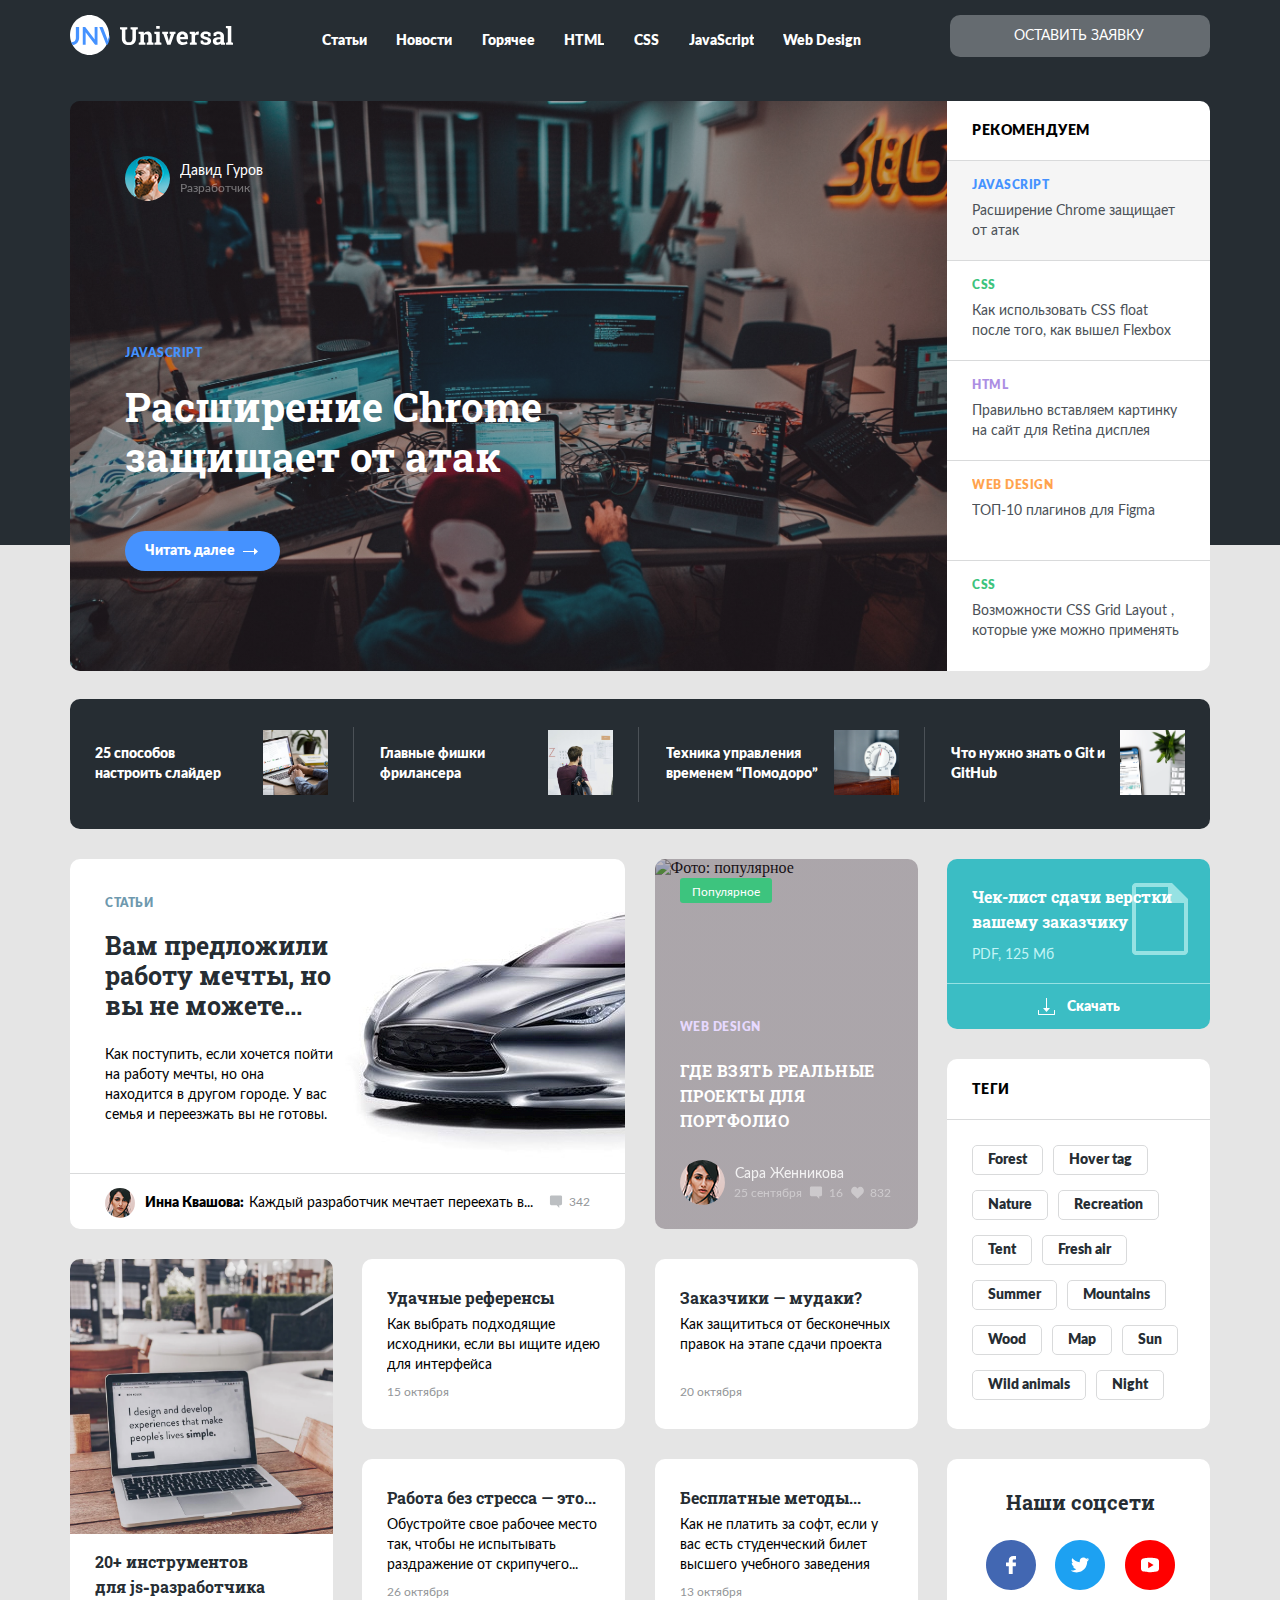
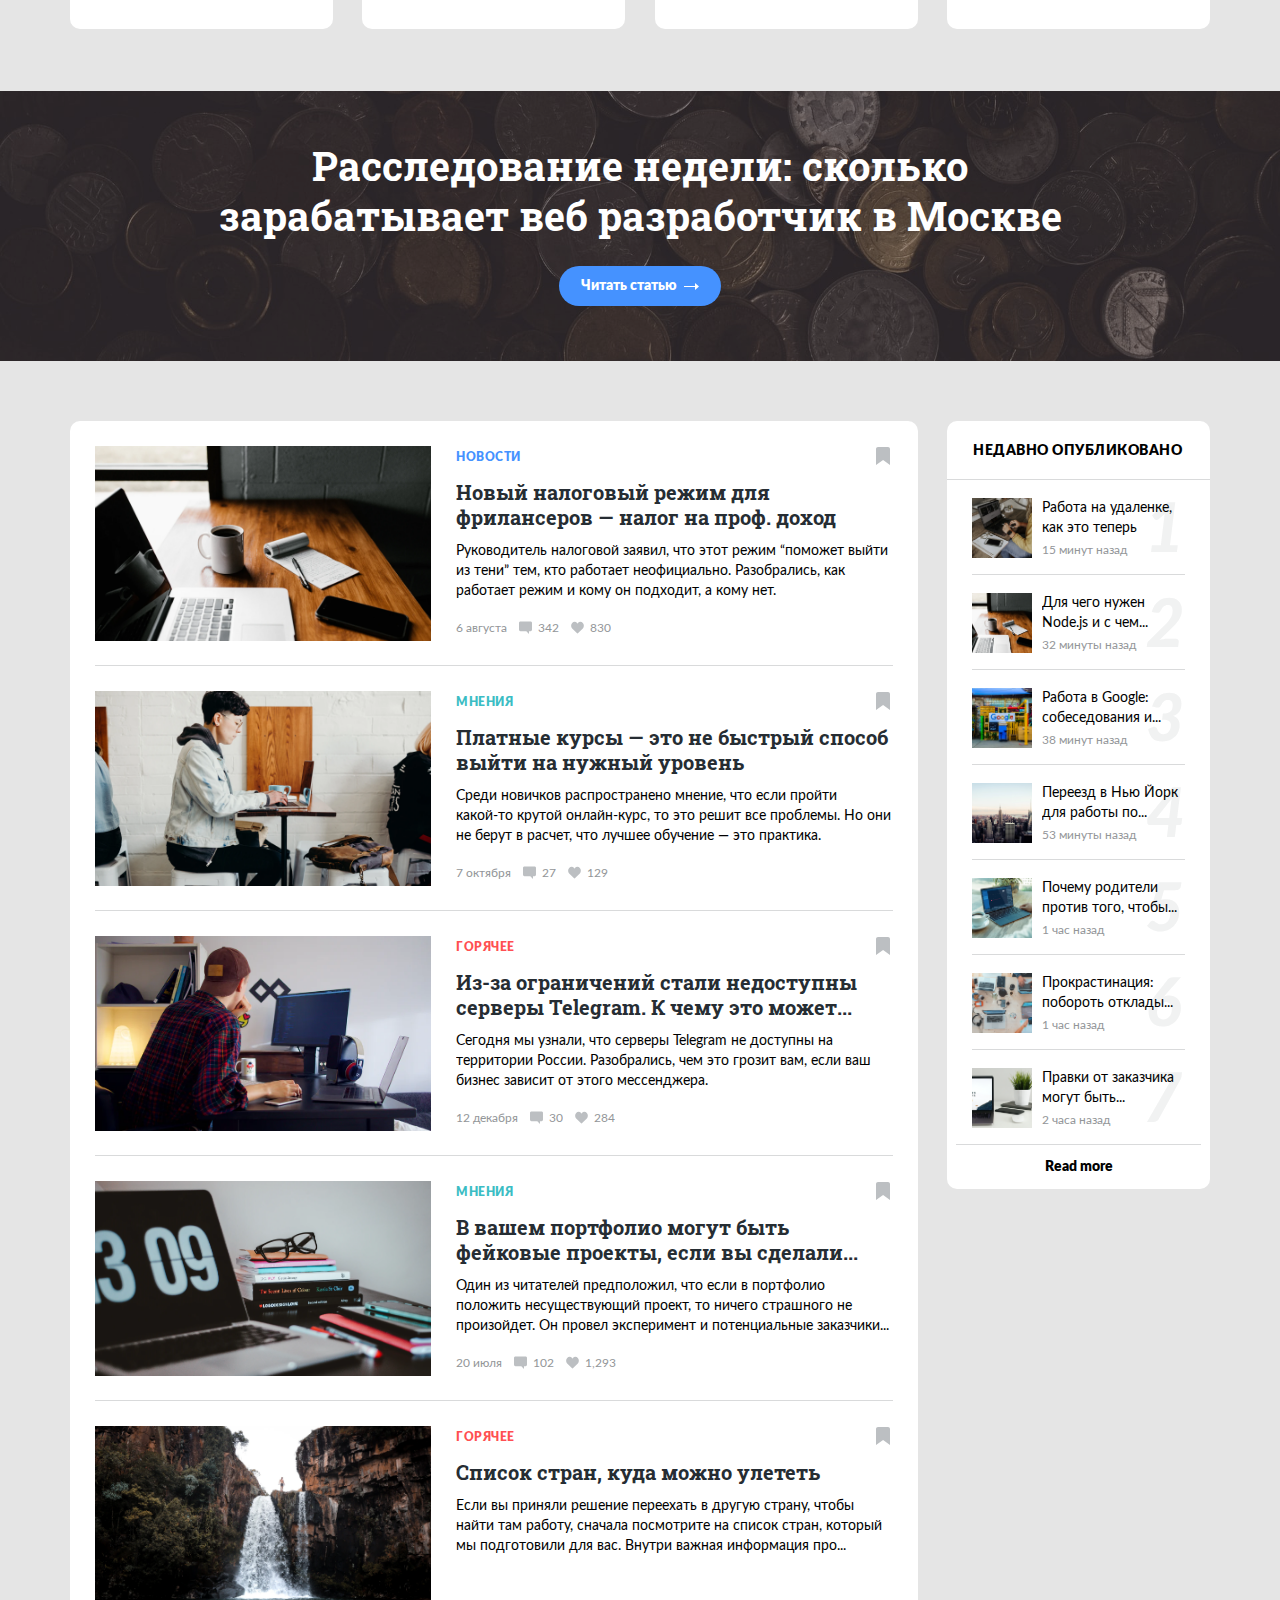
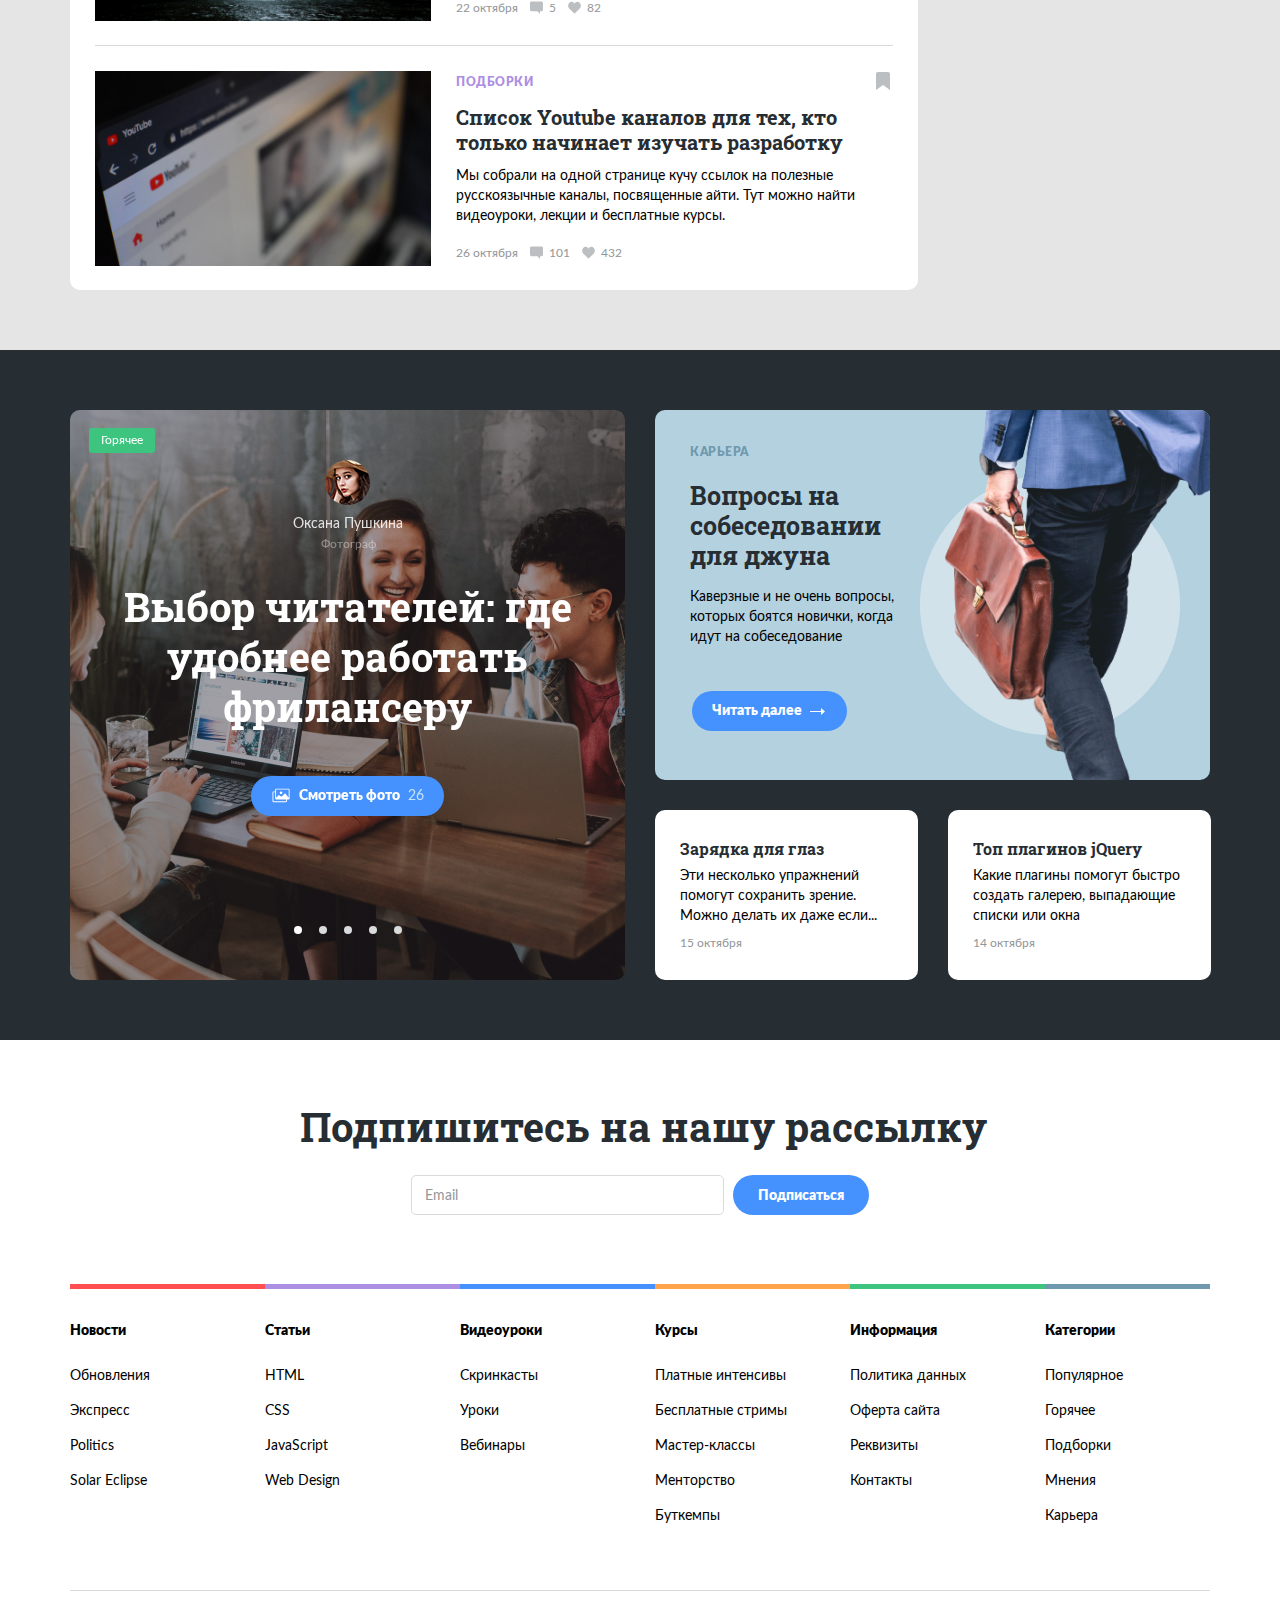
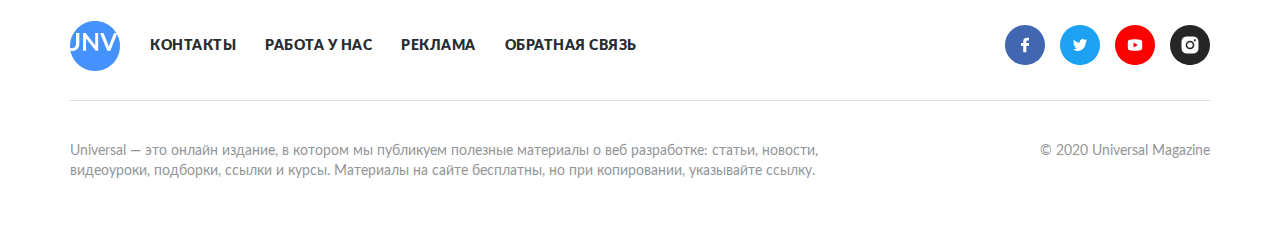
==== commit ae52000b: "create: anchor" ====
--- a/index.html
+++ b/index.html
@@ -24,13 +24,17 @@
           </a>
           <div class="header__background-menu">
             <ul class="menu-wrapper">
-              <li class="header__link"><a href="#">Статьи</a></li>
-              <li class="header__link"><a href="#">Новости</a></li>
-              <li class="header__link"><a href="#">Горячее</a></li>
-              <li class="header__link"><a href="#">HTML</a></li>
-              <li class="header__link"><a href="#">CSS</a></li>
-              <li class="header__link"><a href="#">JavaScript</a></li>
-              <li class="header__link"><a href="#">Web Design</a></li>
+              <li class="header__link">
+                <a href="#articles">Статьи</a>
+              </li>
+              <li class="header__link">
+                <a href="#news">Новости</a>
+              </li>
+              <li class="header__link"><a href="#hot">Горячее</a></li>
+              <li class="header__link"><a href="#footer">HTML</a></li>
+              <li class="header__link"><a href="#footer">CSS</a></li>
+              <li class="header__link"><a href="#footer">JavaScript</a></li>
+              <li class="header__link"><a href="#footer">Web Design</a></li>
               <li class="header__link header__link--mobile_visible header__link--big">
                 <button class="header__button">Оставить заявку</button>
               </li>
@@ -272,7 +276,7 @@
     </section>
     <!-- /.lifehacks -->
 
-    <section class="content">
+    <section class="content" id="articles">
       <div class="container">
         <div class="content-wrapper">
           <a href="#" class="content__main-card main-card">
@@ -540,7 +544,7 @@
 
     <section class="articles">
       <div class="container">
-        <div class="articles-wrapper">
+        <div class="articles-wrapper" id="news">
           <div class="articles__main">
             <div class="articles__card">
               <a href="#" class="articles__image-wrapper">
@@ -1084,7 +1088,7 @@
     <section class="hints">
       <div class="container">
         <!-- Все карточки -->
-        <div class="hints-wrapper">
+        <div class="hints-wrapper" id="hot">
           <!-- Карточка-слайдер -->
           <div class="hints__card-slider">
             <div class="hints__card-slider-mark">Горячее</div>
@@ -1245,7 +1249,7 @@
     </section>
     <!-- /.subscribe -->
 
-    <footer class="footer">
+    <footer class="footer" id="footer">
       <div class="container">
         <div class="footer-card-wrapper">
           <div class="footer__card footer__news">
--- a/css/style.css
+++ b/css/style.css
@@ -1 +1 @@
-/*! normalize.css v8.0.1 | MIT License | github.com/necolas/normalize.css */html{line-height:1.15;-webkit-text-size-adjust:100%}body{margin:0}main{display:block}h1{font-size:2em;margin:.67em 0}hr{box-sizing:content-box;height:0;overflow:visible}pre{font-family:monospace,monospace;font-size:1em}a{background-color:transparent}abbr[title]{border-bottom:none;text-decoration:underline;-webkit-text-decoration:underline dotted;text-decoration:underline dotted}b,strong{font-weight:bolder}code,kbd,samp{font-family:monospace,monospace;font-size:1em}small{font-size:80%}sub,sup{font-size:75%;line-height:0;position:relative;vertical-align:baseline}sub{bottom:-0.25em}sup{top:-0.5em}img{border-style:none}button,input,optgroup,select,textarea{font-family:inherit;font-size:100%;line-height:1.15;margin:0}button,input{overflow:visible}button,select{text-transform:none}button,[type=button],[type=reset],[type=submit]{-webkit-appearance:button}button::-moz-focus-inner,[type=button]::-moz-focus-inner,[type=reset]::-moz-focus-inner,[type=submit]::-moz-focus-inner{border-style:none;padding:0}button:-moz-focusring,[type=button]:-moz-focusring,[type=reset]:-moz-focusring,[type=submit]:-moz-focusring{outline:1px dotted ButtonText}fieldset{padding:.35em .75em .625em}legend{box-sizing:border-box;color:inherit;display:table;max-width:100%;padding:0;white-space:normal}progress{vertical-align:baseline}textarea{overflow:auto}[type=checkbox],[type=radio]{box-sizing:border-box;padding:0}[type=number]::-webkit-inner-spin-button,[type=number]::-webkit-outer-spin-button{height:auto}[type=search]{-webkit-appearance:textfield;outline-offset:-2px}[type=search]::-webkit-search-decoration{-webkit-appearance:none}::-webkit-file-upload-button{-webkit-appearance:button;font:inherit}details{display:block}summary{display:list-item}template{display:none}[hidden]{display:none}*{box-sizing:border-box}body{background-color:#e5e5e5}@font-face{font-family:"Lato",sans;src:url("../fonts/Lato-Bold.woff2") format("woff2"),url("../fonts/Lato-Bold.woff") format("woff");font-weight:bold;font-style:normal}@font-face{font-family:"Lato";src:url("../fonts/Lato-Regular.woff2") format("woff2"),url("../fonts/Lato-Regular.woff") format("woff");font-weight:normal;font-style:normal}@font-face{font-family:"Lato";src:url("../fonts/Lato-Black.woff2") format("woff2"),url("../fonts/Lato-Black.woff") format("woff");font-weight:900;font-style:normal}.container{max-width:1140px;margin:auto}img{height:100%;width:100%}.button{color:#fff;border-radius:20px;background-color:#4592ff;border:none;cursor:pointer}a{text-decoration:none;color:inherit}.title{margin:0;font-family:"Roboto Slab",sans;font-style:normal;font-weight:bold}.title--small_black{font-size:16px;line-height:25px;color:#262d33}.title--small_light{font-size:16px;line-height:25px;color:#fff}.title--medium_black{font-size:20px;line-height:25px;color:#262d33}.title--big_black{font-size:25px;line-height:30px;color:#262d33}.title--large_light{font-size:40px;line-height:50px;color:#fff}.text{margin:0;font-family:"Lato",sans-serif;font-style:normal;font-weight:normal;font-size:14px;line-height:20px}.tag{font-family:Lato;font-style:normal;font-weight:900;font-size:12px;line-height:15px;letter-spacing:.5px;text-transform:uppercase}.tag--css{color:#3dc47e}.tag--javascript{color:#4592ff}.tag--html{color:#ac8ee3}.tag--web{color:#ffa34d}.tag--web_light{color:#e7d9ff}.tag--article{color:#6e99ae}.tag--new{color:#4592ff}.tag--opinion{color:#3bbdc4}.tag--hot{color:#ff4f52}.tag--compilations{color:#ac8ee3}.tag--career{color:#6e99ae}.message-group{display:flex}.message-group__icon{width:14.5px;height:13px}.message-group__icon--light{opacity:.4}.message-group__number{margin-left:5.75px;display:block;font-family:Lato;font-style:normal;font-weight:normal;font-size:12px;line-height:15px;color:#939699}.message-group__number--light{opacity:.4;color:#fff}.like-group{display:flex}.like-group__icon{width:15px;height:13px}.like-group__icon--light{opacity:.4}.like-group__number{margin-left:5.12px;font-family:Lato;font-style:normal;font-weight:normal;font-size:12px;line-height:15px;color:#939699}.like-group__number--light{opacity:.4;color:#fff}.date{font-family:Lato;font-style:normal;font-weight:normal;font-size:12px;line-height:15px;color:#939699}.date--light{opacity:.4;color:#fff}.header{padding:15px 0;background-color:#262d33;font-family:"Lato",sans;font-style:normal;font-size:14px;line-height:20px}.header-wrapper{display:flex;flex-wrap:wrap;justify-content:space-between;align-items:center}.header__link{max-width:101px;max-height:40px;text-align:center;overflow:hidden;font-weight:900;color:#fff;font-size:14px;line-height:20px;font-weight:900}.header__link--mobile_visible{display:none}.header__background-menu{display:flex;justify-content:center}.header .menu-wrapper{margin-top:6px;margin-bottom:0;padding-left:0;display:flex;justify-content:space-between;width:540px}.header__button{max-width:292px;max-height:58px;overflow:hidden;font-weight:normal;margin-top:-4px;padding:13px 66px 13px 64px;border:none;border-radius:10px;background-color:#656b70;color:#fff;text-transform:uppercase}.header__button-menu{display:none}.main__background{position:relative;background-color:#262d33;height:469px}.main__card{display:flex;width:1140px;top:25px;right:50%;transform:translateX(50%);position:absolute;border-radius:10px;overflow:hidden}.main__tag{display:block;max-height:15px;max-width:450px;overflow:hidden;text-transform:uppercase;margin-bottom:8px}.main__tag--margin{margin-bottom:21px}.main__text{margin:0;padding:0;max-height:40px;overflow:auto;font-weight:normal;font-size:14px;line-height:20px}.main__tabs{margin:0;padding:0;font-family:"Lato",sans-serif;font-style:normal;list-style-type:none;background-color:#fff;z-index:20}.main__recommendation{max-width:263px;height:59px;overflow:auto;padding:20px 25px 19px 25px;display:block;font-weight:900;font-size:14px;line-height:20px;text-transform:uppercase;letter-spacing:.5px}.main__tab{width:263px;height:99px;padding:17px 25px 17px 25px;text-decoration:none;cursor:pointer}.main__tab--active{background-color:#f5f5f5}.main__tab--last{height:110px}.main__link{color:#4b5157;display:block}.main__delimiter{background-color:#d9dadb;width:100%;height:1px}.main__tabs-content{margin:0;padding:0;width:877px;height:570px}.main__list{margin:0;padding:0;list-style:none;height:100%}.main__element{display:none}.main__element--active{display:block;position:relative}.main__element::after{content:"";position:absolute;width:100%;height:100%;top:0;left:0;right:0;bottom:0;background:linear-gradient(0deg, rgba(64, 48, 61, 0.35), rgba(64, 48, 61, 0.35));z-index:12}.main__info-1,.main__info-2,.main__info-3,.main__info-4,.main__info-5{position:absolute;top:55px;left:55px;z-index:13}.main__image{height:570px;width:877px;-o-object-fit:cover;object-fit:cover}.main__avatar{border-radius:50%;-o-object-fit:cover;object-fit:cover;width:45px;height:45px}.main__author{display:flex;flex-wrap:wrap;margin-bottom:145px}.main__author-group{max-width:180px;margin-top:-1px;margin-bottom:-1 px}.main__avatar{margin-right:10px}.main__title{max-width:779px;height:101px;overflow:auto;margin:0 0 48px 0;color:#fff;font-family:"Roboto Slab",sans;font-style:normal;font-weight:bold;font-size:40px;line-height:50px}.main__button{max-width:205px;max-height:56px;overflow:hidden;padding:10px 22px 10px 20px;font-family:Lato;font-style:normal;font-weight:900;font-size:14px;line-height:20px}.main__arrow{margin-left:5px;width:15px;height:7px}.author-group{display:flex;flex-direction:column;justify-content:center;font-family:Lato;font-style:normal;font-weight:normal;color:#fff}.author__name{overflow:auto;max-height:40px;font-size:14px;line-height:20px}.author__position{overflow:hidden;max-height:16px;opacity:.4;font-size:12px;line-height:15px}.lifehacks{padding-top:154px;padding-bottom:30px}.lifehacks-wrapper{display:flex;justify-content:space-between;background-color:#262d33;height:130px;border-radius:10px;color:#fff}.lifehacks__card{padding-left:25px;display:flex;align-items:center;justify-content:space-between;max-width:284px}.lifehacks__text{width:154px;max-height:80px;overflow:auto;margin:0;font-family:Lato;font-style:normal;font-weight:900;font-size:14px;line-height:20px}.lifehacks__image{margin-top:-3px;width:65px;height:65px;-o-object-fit:cover;object-fit:cover;margin-left:15px}.main-card{grid-column:1/3;grid-row:1/3;cursor:pointer}.popular-card{grid-column:3/4;grid-row:1/2;cursor:pointer}.checklist-card{grid-column:4/5;grid-row:1}.photo-card{grid-column:1/2;grid-row:3/4;cursor:pointer}.card-1{grid-column:2/3;grid-row:3;cursor:pointer}.card-2{grid-column:3/4;grid-row:3;cursor:pointer}.card-3{grid-column:2/3;grid-row:4;cursor:pointer}.card-4{grid-column:3/4;grid-row:4;cursor:pointer}.tags-card{grid-column:4/5;grid-row:2/3}.social-network-card{grid-column:4/5;grid-row:4}.content{display:none;padding-bottom:62px}.content-wrapper{display:grid;grid-template-columns:repeat(4, 1fr);grid-auto-rows:170px;-moz-column-gap:29px;column-gap:29px;row-gap:30px}.content__main-card{width:555px;padding-top:15px;display:flex;flex-wrap:wrap;background-color:#fff;border-radius:10px}.content__main-info{padding:22px 0 0 35px}.content__main-tag{display:block;max-width:218px;height:15px;overflow:auto}.content__main-title{height:91px;margin-bottom:25px;margin-top:20px;width:228px;overflow:auto}.content__main-text{height:81px;overflow:auto;margin-top:-2px;width:228px}.content__main-image-wrapper{-o-object-fit:cover;object-fit:cover;width:292px;height:299px}.content__main-delimiter{width:100%;height:1px;background-color:#d9dadb}.content__main-footer{width:555px;padding:14px 35px 12px 35px;display:flex;align-items:center}.content__main-footer-text{max-height:20px;flex-grow:1;overflow:auto;margin-left:4px}.content__main-author-group{display:flex;align-items:center}.content__main-avatar{width:30px;height:30px;border-radius:50%}.content__main-name{width:100px;max-height:20px;overflow:auto;margin-left:10px;font-family:Lato;font-style:normal;font-weight:900;font-size:14px;line-height:20px}.content__popular-card{width:263px;height:370px;padding:19px 20px 24px 25px;position:relative;border-radius:10px;overflow:hidden}.content__popular-card::before{content:"";position:absolute;top:0;right:0;left:0;bottom:0;background:linear-gradient(0deg, rgba(64, 48, 61, 0.35), rgba(64, 48, 61, 0.35));z-index:-1}.content__popular-mark{display:block;width:92px;height:25px;background-color:#3dc47e;color:#fff;border-radius:3px;text-align:center;padding:7px 3px 7px;font-family:Lato;font-style:normal;font-weight:normal;font-size:12px;line-height:15px;margin-bottom:117px;overflow:hidden}.content__popular-tag{display:block;width:195px;height:15px;overflow:auto}.content__popular-title{margin-top:23px;margin-bottom:27px;height:75px;overflow:auto;letter-spacing:.5px;text-transform:uppercase}.content__popular-image{position:absolute;top:0;right:0;left:0;bottom:0;z-index:-2;width:263px;height:370px;-o-object-fit:cover;object-fit:cover}.content__popular-footer{display:flex;flex-wrap:wrap;align-items:center}.content__popular-footer-avatar{width:45px;height:45px;border-radius:50%;overflow:hidden}.content__popular-footer-name{width:100%;overflow:auto;height:20px;margin-top:-4px;margin-bottom:2px;color:#fff;opacity:.85;width:153x}.content__popular-footer-info{margin-left:10px;margin-top:4px;width:157px;display:flex;flex-wrap:wrap;justify-content:space-between}.content__popular-footer-date{margin-left:-1px;max-width:74px;overflow:auto;height:16px}.content__checklist-card{width:263px;height:170px;border-radius:10px;background-color:#3bbdc4}.content__checklist-title{height:50px;overflow:auto;max-width:216px}.content__checklist-top{display:flex;justify-content:flex-end;position:relative;padding:24px 22px 28px 25px;width:100%}.content__checklist-info{position:absolute;top:25px;left:25px}.content__checklist-weight{color:#c1f4f5;margin-top:11px;max-width:150px;height:20px;overflow:auto}.content__checklist-image-wrapper{width:56px;height:72px}.content__checklist-bottom{display:flex;justify-content:center;align-items:center;border-top:1px solid #96e2e3;cursor:pointer;height:47px}.content__checklist-download{width:20px;height:20px}.content__checklist-link{max-width:165px;height:20px;overflow:auto;font-weight:900;color:#fff;margin-left:11px}.content__photo-card{width:263px;height:370px;background-color:#fff;border-radius:10px;overflow:hidden}.content__photo-wrapper{width:263px;height:275px}.content__photo-image{-o-object-fit:cover;object-fit:cover}.content__photo-title{padding:15px 51px 30px 25px;max-height:145px;overflow:auto}.content__card{width:263px;height:170px;padding:26px 25px 30px 25px;background-color:#fff;border-radius:10px}.content__card-title{width:213px;height:25px;overflow:auto;margin-bottom:5px}.content__card-text{margin-bottom:10px;width:213px;height:60px;overflow:auto}.content__card-date{display:block;height:15px;max-width:213px;overflow:auto}.content__tags-card{width:263px;height:370px;background-color:#fff;border-radius:10px;overflow:auto}.content__tags-title{padding:21px 25px 19px 25px;height:60px;overflow:auto;font-weight:900;letter-spacing:.5px;text-transform:uppercase}.content__tags-delimiter{width:100%;height:1px;background-color:#d9dadb}.content__tags-wrapper{display:flex;flex-wrap:wrap;padding:25px 4px 0 25px}.content__tags-tag{max-width:208px;height:30px;overflow:auto;padding:4px 15px;margin-right:10px;margin-bottom:15px;border-radius:5px;border:1px solid #d9dadb;color:#262d33;font-weight:900;cursor:pointer}.content__social-network-card{display:flex;flex-wrap:wrap;justify-content:space-between;width:263px;height:170px;padding:31px 35px 40px 39px;background-color:#fff;border-radius:10px}.content__social-network-title{max-width:190px;height:25px;overflow:auto;margin-bottom:25px;flex-basis:100%;text-align:center}.content__social-network-wrapper{width:50px;height:50px;cursor:pointer}.content__social-network-wrapper-icon{display:flex;justify-content:space-between;width:190px}.content__message-number,.content__like-number{max-width:21px;height:16px;overflow:auto}.money{position:relative;padding:50px 0 55px 0;background-image:url(../img/money.jpg);background-repeat:no-repeat;background-position:center;background-size:cover}.money:before{content:"";position:absolute;top:0;left:0;right:0;bottom:0;background:rgba(64,48,61,.35)}.money-wrapper{position:relative;max-width:946px;margin:auto;text-align:center}.money__title{margin-bottom:24px;height:101px;overflow:auto}.money__button{padding:10px 22px 10px 22px;font-family:Lato;font-style:normal;font-weight:900;font-size:14px;line-height:20px;max-width:300px;max-height:40px;overflow:hidden}.money__arrow{margin-left:5px;width:15px;height:7px}.articles{display:none;padding-top:60px;padding-bottom:60px}.articles-wrapper{display:grid;grid-template-columns:repeat 2,1fr;grid-template-rows:770px,700px;-moz-column-gap:29px;column-gap:29px}.articles__main{grid-column:1;grid-row:span 2;border-radius:10px;overflow:hidden;background-color:#fff}.articles__card{display:flex;padding:25px 25px 24px 25px}.articles__delimiter{width:798px;height:1px;background-color:#d9dadb;margin-left:25px}.articles__info{display:flex;flex-direction:column;position:relative}.articles__tag{display:block;margin-top:4px;width:267px;height:15px;margin-bottom:15px;overflow:auto}.articles__bookmark-wrapper{position:absolute;top:0;right:0;width:20px;height:20px}.articles__image{-o-object-fit:cover;object-fit:cover}.articles__image-wrapper{flex-shrink:0;margin-right:25px;width:336px;height:195px}.articles__title{width:437px;max-height:50px;margin-bottom:11px;overflow:auto}.articles__text{width:437px;height:60px;flex-grow:1;margin-bottom:20px;overflow:auto}.articles__rating{display:flex;margin-bottom:5px}.articles__date{margin-right:11px;max-width:68px;overflow:auto;height:15px}.articles__message-number{margin-right:11.12px;max-width:60px;height:15px;overflow:auto}.articles__like-number{max-width:60px;height:15px;overflow:auto}.articles__recent{grid-column:2;grid-row:1;background-color:#fff;border-radius:10px;overflow:hidden}.articles__recent-card{position:relative;display:flex;padding:18px 25px 16px 25px;cursor:pointer}.articles__recent-bc-number{position:absolute;top:22px;right:25px;width:41px;height:50px;opacity:.8}.articles__recent-delimiter{width:213px;height:1px;margin-left:25px;background-color:#d9dadb}.articles__recent-wrapper{flex-shrink:0;margin-right:10px;width:60px;height:60px}.articles__recent-image{-o-object-fit:cover;object-fit:cover}.articles__recent-title{width:263px;padding:20px 10px 17px 26px;height:59px;overflow:auto;border-bottom:1px solid #d9dadb;text-transform:uppercase;font-weight:900;letter-spacing:.5px}.articles__recent-readmore{padding:10px;display:flex;justify-content:center;align-items:center;height:45px;overflow:auto;width:245px;margin-left:9px;border-top:1px solid #d9dadb;font-weight:900;cursor:pointer}.articles__recent-name{width:143px;height:40px;overflow:auto;margin-bottom:5px}.articles__recent-time{display:block;width:143px;height:15px;overflow:auto}path.active{fill:#ff4f52}.hints{padding-top:60px;padding-bottom:60px;background-color:#262d33}.hints-wrapper{display:grid;grid-template-columns:repeat 3,1fr;grid-auto-rows:-webkit-min-content;grid-auto-rows:min-content;grid-gap:30px}.hints__card-slider{grid-column:1/2;grid-row:1/3}.hints__card-career{grid-column:2/4;grid-row:1}.hints__card-1{grid-column:2;grid-row:2}.hints__card-2{grid-column:3;grid-row:2}.hints__slider-image{-o-object-fit:cover;object-fit:cover}.hints__swiper-container{width:555px;height:570px;position:relative}.hints__swiper-container::before{content:"";position:absolute;top:0;left:0;right:0;bottom:0;width:100%;height:100%;background:rgba(64,48,61,.35);z-index:2}.hints__swiper-wrapper{position:relative}.hints__card{background-color:#fff;width:263px;height:170px;padding:26px 25px 30px 25px;border-radius:10px}.hints__card-title{width:213px;height:25px;overflow:auto;margin-bottom:5px}.hints__card-text{margin-bottom:10px;width:213px;height:60px;overflow:auto}.hints__card-date{display:block;height:15px;max-width:213px;overflow:auto}.hints__card-slider{width:555px;height:570px;position:relative;border-radius:10px;overflow:hidden}.hints__card-slider-mark{padding:5px 12px;max-width:255px;max-height:40px;overflow:auto;position:absolute;top:18px;left:18.5px;z-index:5;color:#fff;background-color:#3dc47e;font-family:Lato;font-style:normal;font-weight:normal;font-size:12px;line-height:15px;border-radius:3px}.hints__card-slider-info{padding:50px 50px 0 50px;position:absolute;top:0;left:0;right:0;z-index:3;display:flex;align-items:center;flex-direction:column}.hints__card-slider-avatar{margin-bottom:9px;border-radius:50%;-o-object-fit:cover;object-fit:cover;width:45px;height:45px}.hints__card-slider-name{margin-bottom:2px;display:block;font-family:Lato;font-style:normal;font-weight:normal;font-size:14px;line-height:20px;opacity:.85;color:#fff;height:21px;max-width:166px;overflow:auto}.hints__card-slider-position{margin-left:2px;margin-bottom:29px;font-family:Lato;font-style:normal;font-weight:normal;font-size:12px;line-height:15px;opacity:.4;color:#fff;height:16px;max-width:166px;overflow:auto}.hints__card-slider-title{width:455px;height:154px;margin-bottom:40px;overflow:auto;text-align:center}.hints__card-slider-button{max-width:280px;max-height:40px;overflow:hidden;display:flex;padding:10px 20px;font-family:Lato;font-style:normal;font-weight:900;font-size:14px;line-height:20px;cursor:pointer}.hints__card-slider-button-image{margin-right:7px;width:21px;height:18px}.hints__card-slider-button-number{margin-left:8px;font-weight:normal;color:#c5e4fc}.hints__card-career-wrapper{position:relative;background-color:#b4d1e0;width:555px;height:370px;overflow:hidden;border-radius:10px}.hints__card-career-image{-o-object-fit:cover;object-fit:cover}.hints__card-career-info{position:absolute;padding:35px 0 50px 35px;top:0;left:0}.hints__card-career-tag{display:block;margin-bottom:21px;width:213px;height:15px;overflow:auto}.hints__card-career-title{margin-bottom:15px;width:213px;height:91px;overflow:auto}.hints__card-career-text{width:213px;height:61px;overflow:auto;margin-bottom:43px}.hints__card-career-button{margin-left:2px;max-width:205px;max-height:56px;overflow:hidden;padding:10px 22px 10px 20px;font-family:Lato;font-style:normal;font-weight:900;font-size:14px;line-height:20px;cursor:pointer}.hints__card-career-arrow{margin-left:5px;width:15px;height:7px}.subscribe{background-color:#fff}.subscribe-wrapper{padding-top:62px;padding-bottom:69px;margin:auto;width:750px;display:flex;flex-wrap:wrap;justify-content:center}.subscribe__title{margin-top:0;margin-left:35px;margin-bottom:22px;height:51px;overflow:auto;flex-basis:100%;font-size:40px;line-height:50px;color:#262d33;font-family:"Roboto Slab",sans;font-style:normal;font-weight:bold}.subscribe__input{width:313px;height:40px;padding-right:13px;padding-left:13px;border:1px solid #d9dadb;border-radius:5px;margin-right:5px}.subscribe__input::-moz-placeholder{font-family:Lato;font-style:normal;font-weight:normal;font-size:14px;line-height:20px;color:#939699}.subscribe__input:-ms-input-placeholder{font-family:Lato;font-style:normal;font-weight:normal;font-size:14px;line-height:20px;color:#939699}.subscribe__input::placeholder{font-family:Lato;font-style:normal;font-weight:normal;font-size:14px;line-height:20px;color:#939699}.subscribe__button{padding:11px 25px 9px;max-width:186px;height:40px;font-family:Lato;font-style:normal;font-weight:900;font-size:14px;line-height:20px;overflow:auto}.footer{background-color:#fff}.footer-card-wrapper{display:grid;grid-template-columns:1fr 1fr 1fr 1fr 1fr 165px;grid-auto-rows:-webkit-min-content;grid-auto-rows:min-content}.footer__news{grid-column:1/2}.footer__articles{grid-column:2/3}.footer__video-lessons{grid-column:3/4}.footer__courses{grid-column:4/5}.footer__information{grid-column:5/6}.footer__categories{grid-column:6/7}.footer__card{display:flex;flex-wrap:wrap;flex-direction:column}.footer__line{width:100%;height:5px;margin-bottom:32px}.footer__line--news{background-color:#ff4f52}.footer__line--articles{background-color:#ac8ee3}.footer__line--video-lessons{background-color:#4592ff}.footer__line--courses{background-color:#ffa34d}.footer__line--information{background-color:#3dc47e}.footer__line--categories{background-color:#6e99ae;width:165px}.footer__title{width:165px;height:20px;margin-bottom:25px;font-weight:bold;overflow:auto}.footer__text{width:165px;height:20px;margin-bottom:15px;overflow:auto}.footer__delimiter-up{width:100%;height:1px;background-color:#d9dadb;margin-top:49px}.footer__delimiter-down{width:100%;height:1px;background-color:#d9dadb}.footer__logo{width:50px;height:50px}.footer-info-wrapper{display:flex;flex-wrap:wrap;align-items:center;padding-top:30px;padding-bottom:29px}.footer__info{display:flex;flex-grow:1;margin-left:30px}.footer__link{display:block;max-width:150px;height:20px;overflow:auto;margin-right:29px;font-family:Lato;font-style:normal;font-weight:900;font-size:14px;line-height:20px;letter-spacing:.5px;color:#262d33;text-transform:uppercase}.footer__social-networks{display:flex}.footer__social-network-wrapper{display:block;margin-left:15px;margin-bottom:3px;width:40px;height:40px}.footer__social-network-image{width:40px;height:40px}.footer__footnote{display:flex;justify-content:space-between;padding-top:40px;padding-bottom:55px}.footer__description{color:#939699;width:750px;height:40px;overflow:auto}.footer__copyrigh{display:block;width:189px;text-align:end;height:22px;overflow:auto;color:#939699}@media(max-width: 1200px){.container{width:960px}.header{padding:20px 0}.header__logo{width:124px}.header__button{max-width:223px;max-height:55px;padding:13px 20px 10px 20px}.main__background{height:423px}.main__card{width:960px}.main__tabs-content,.main__image{width:737px;height:479px}.main__tab{padding:12px 18px;width:223px;height:83px}.main__tab--last{height:93px}.main__title{margin-bottom:22px;max-width:627px;height:81px;overflow:auto;font-size:30px;line-height:40px}.main__recommendation{max-width:223px;max-height:49px;padding:14px 12px 14px 12px;font-size:12px;line-height:20px}.main__text{max-height:30px;font-size:12px;line-height:15px}.menu-wrapper{margin-top:0}.author__name{max-height:20px}.author__position{max-height:15px}.lifehacks{padding-top:103px}.lifehacks__text{width:109px}.main-card{grid-column:1/3;grid-row:1/3}.popular-card{grid-column:1/2;grid-row:3/4}.checklist-card{grid-column:3/4;grid-row:1}.photo-card{grid-column:2/3;grid-row:4/5}.card-1{grid-column:2/3;grid-row:3}.card-2{grid-column:3/4;grid-row:4}.card-3{grid-column:1/2;grid-row:4}.card-4{grid-column:1/2;grid-row:5}.tags-card{grid-column:3/4;grid-row:2/4}.social-network-card{grid-column:3/4;grid-row:5}.content-wrapper{grid-template-columns:repeat(3, 1fr);-moz-column-gap:27px;column-gap:27px}.content__main-card{width:631px;justify-content:space-between}.content__main-footer{width:631px}.content__tags-tag:nth-child(7){order:-1}.content__checklist-card{width:302px}.content__checklist-title{width:255px}.content__tags-card{width:302px}.content__card{width:302px}.content__card-text,.content__card-title{width:252px}.content__popular-card{width:302px;height:170px}.content__popular-mark{margin-bottom:28px}.content__popular-title{height:52px;margin-top:10px;margin-bottom:0;font-size:15px}.content__popular-image{width:100%;height:170px}.content__popular-footer{display:none}.content__photo-card{width:302px}.content__photo-wrapper{width:100%}.content__social-network-card{width:302px;padding-right:56px;padding-left:56px}.articles-wrapper{-moz-column-gap:20px;column-gap:20px}.articles__image-wrapper{width:195px;margin-right:15px}.articles__delimiter{width:645px}.articles__recent-card{padding:18px 16px 16px 16px}.articles__recent-title{padding:20px 7px 17px 7px;text-align:center;width:243px}.articles__recent-delimiter{margin-left:16px}.hints-wrapper{grid-template-columns:repeat 2,1fr;grid-gap:26px}.hints__slider-image{width:467px}.hints__card{padding:25px;height:100%;width:220.5px}.hints__card-title{width:100%}.hints__card-text{width:100%;height:80px}.hints__card-slider{grid-column:1/2;grid-row:1/3}.hints__card-career{grid-column:2/4;grid-row:1}.hints__card-career-wrapper{width:467px;height:292px}.hints__card-career-info{padding:25px 0 25px 25px}.hints__card-career-title{font-size:24px}.hints__card-career-tag{margin-bottom:8px}.hints__card-career-text{margin-bottom:12px}.hints__card-1{grid-column:2/3;grid-row:2}.hints__card-2{grid-column:3/4;grid-row:2}.hints__card-slider{width:467px;height:500px}.hints__card-slider-title{width:366px;font-size:30px;line-height:40px}.hints__swiper-container{width:467px;height:500px}.footer__line--categories{width:140px}.footer__title{width:140px}.footer__text{width:140px}}@media(min-width: 992px){.header__link:hover{color:#74787ecb}.header__button:hover{background-color:#8f9599}.lifehacks__card:not(:last-child):after{content:"";margin-left:25px;display:flex;width:1px;height:75px;background-color:#4b5157}.lifehacks__card:last-child{margin-right:25px}.content__social-network-wrapper:hover{opacity:.7}}@media(max-width: 992px){.container{width:722px}.header{padding:16px 0 9px 0}.header-wrapper{align-items:start}.header__logo{flex-basis:100%}.header__image-logo{width:124px}.header__button{max-width:173px;max-height:46px;margin-top:-2px;padding:10px 32px 10px 28px;font-size:12px}.menu-wrapper{margin-top:5px;max-width:521px}.main__background{height:352px}.main__card{width:722px}.main__tabs-content,.main__image{width:526px;height:406px}.main__tab{padding:13px 10px;width:196px;height:72px}.main__tab--last{height:73px}.main__title{margin-bottom:22px;max-width:450px;height:81px;overflow:auto;font-size:25px;line-height:35px}.main__recommendation{max-width:196px;max-height:40px;padding:10px 10px;font-size:10px;line-height:20px}.main__tag{font-size:10px;line-height:15px;margin-bottom:3px}.main__info-1,.main__info-2,.main__info-3,.main__info-4,.main__info-5{top:37px;left:41px}.main__author{margin-bottom:111px}.main__avatar{width:40px;height:40px}.author__name{max-height:20px}.lifehacks{padding-top:94px}.lifehacks-wrapper{height:100%;flex-wrap:wrap;justify-content:center;align-items:center}.lifehacks__card{min-width:319px;padding:15px 41px}.lifehacks__text{width:154px;max-height:60px;font-size:13px;line-height:17px}.main-card{grid-column:1/2;grid-row:1}.popular-card{grid-column:1/2;grid-row:2}.checklist-card{grid-column:2/3;grid-row:2}.photo-card{grid-column:2/3;grid-row:3}.card-1{grid-column:1/2;grid-row:5}.card-2{grid-column:2/3;grid-row:4}.card-3{grid-column:1/2;grid-row:3}.card-4{grid-column:1/2;grid-row:4}.tags-card{grid-column:2/3;grid-row:1}.social-network-card{grid-column:2/3;grid-row:5}.text{font-size:13px;line-height:17px}.title{font-size:14px;line-height:20px}.content{padding-bottom:54px}.content-wrapper{grid-template-columns:repeat(2, 1fr);grid-auto-rows:-webkit-min-content;grid-auto-rows:min-content;-moz-column-gap:20px;column-gap:20px;row-gap:20px}.content__main-card{width:351px;padding-top:0;padding-left:0}.content__main-info{padding:27px 25px 25px 25px}.content__main-tag{font-size:10px;line-height:15px}.content__main-text{height:51px;width:298px}.content__main-title{height:40px;width:298px;margin-bottom:22px}.content__main-image-wrapper{display:none}.content__main-avatar{display:none}.content__main-name{margin-left:0}.content__main-footer{flex-wrap:wrap;padding:10px 25px}.content__main-footer-text{margin-left:0;margin-top:5px;margin-right:15px;width:242px}.content__main-message-group{display:none}.content__tags-card{width:351px;height:268px}.content__tags-wrapper{padding:25px 15px 2px 25px}.content__tags-title{height:55px;padding:19px 25px 19px 25px}.content__tags-tag:nth-child(12){order:-1}.content__popular-card{width:351px;padding-bottom:19px}.content__popular-mark{margin-bottom:28px}.content__popular-tag{margin-bottom:12px;font-size:10px;line-height:15px}.content__popular-title{height:43px}.content__checklist-card{width:351px}.content__checklist-title{width:238px}.content__photo-card{width:351px;height:146px;display:flex;align-items:center}.content__photo-wrapper{width:174px;height:170px;flex-shrink:0}.content__photo-title{padding:27px 25px 30px 25px;max-height:137px;overflow:auto}.content__card{width:351px;height:146px}.content__card-text{height:34px;width:301px}.content__card-title{width:298px}.content__social-network-card{width:351px;height:146px;padding:32px 80.5px}.content__social-network-title{margin-bottom:8px}.money{padding:45px 0 50px 0}.money__title{height:82px;font-size:30px;line-height:40px}.money-wrapper{max-width:712px}.articles__delimiter{width:672px}.articles-wrapper{grid-template-columns:1fr;grid-auto-rows:-webkit-min-content;grid-auto-rows:min-content}.articles__main{grid-column:1;grid-row:1}.articles__recent{grid-column:1;grid-row:2;margin-top:20px}.articles__recent-card{padding:18px 11px 16px 16px}.articles__recent-card:last-child{display:none}.articles__recent-card:nth-child(-n+5)::after{content:"";position:absolute;width:213px;height:1px;background-color:#d9dadb;bottom:0}.articles__recent-card-wrapper{display:flex;flex-wrap:wrap}.articles__recent-title{width:100%;text-align:center;padding:16px 20px;height:50px}.articles__recent-delimiter{display:none}.articles__recent-readmore{width:100%}.articles__title{width:388px;max-height:40px}.articles__text{width:388px;height:68px}.articles__image-wrapper{width:280px;height:187px}.articles__tag{font-size:10px;line-height:15px}.hints-wrapper{grid-gap:20px}.hints__slider-image{width:100%}.hints__card{width:263px}.hints__card-slider{grid-column:1/3;grid-row:1;width:100%;height:350px}.hints__card-slider-info{padding:30px 30px 0 30px}.hints__card-slider-position{margin-bottom:9px}.hints__card-slider-title{margin-bottom:28px;height:82px;font-size:29px;line-height:40px;width:530px}.hints__card-text{height:51px}.hints__card-career{grid-column:1;grid-row:2/4}.hints__card-career-wrapper{height:326px}.hints__card-career-title{font-size:25px;line-height:30px}.hints__card-career-tag{font-size:10px;line-height:15px;margin-bottom:25px}.hints__card-career-text{margin-bottom:29px}.hints__card-1{grid-column:2;grid-row:2}.hints__card-2{grid-column:2;grid-row:3}.hints__swiper-container{width:100%;height:350px}.hints__swiper-pagination{top:300px}.subscribe-wrapper{padding-top:57px;padding-bottom:64px;width:513px}.subscribe__title{height:42px;margin-left:0;font-size:30px;line-height:40px}.footer-card-wrapper{grid-template-columns:1fr 1fr 200px;row-gap:20px}.footer__line--categories{width:200px}.footer__line--video-lessons{width:200px}.footer__courses{grid-column:1/2;grid-row:2}.footer__information{grid-column:2/3;grid-row:2}.footer__categories{grid-column:3/4;grid-row:2}.footer__title{margin-bottom:20px}.footer__text{margin-bottom:12px}.footer__info{justify-content:center;margin-left:0}.footer__social-networks{flex-grow:1;justify-content:center}.footer__copyrigh{width:221px;height:20px}.footer__description{width:643px;height:51px}.footer__link:last-child{margin-right:0}}@media(max-width: 767px){.container{max-width:700px;width:87%}body{padding-top:61px}.header-wrapper{align-items:center}.header__logo{width:90px}.header__logo{flex-basis:auto}.header__link{max-width:240px;max-height:42px;overflow:auto}.header__link--mobile_visible{display:flex}.header__link--big{max-height:47px;overflow:hidden}.header__button{margin-top:1px;max-width:221px}.header__button--mobile_hidden{display:none}.header__button-menu{display:block;background-color:transparent;border:none}.header--mobile_fixed{position:fixed;top:0;left:0;right:0;z-index:25}.header .menu-wrapper{flex-direction:column;align-items:center;height:382px;margin-bottom:30px}.header__background-menu{display:none;position:fixed;top:61px;left:0;right:0;bottom:0;background-color:#262d33}.header__background-menu--visible{display:flex;overflow:auto}.main__background{height:295px}.main__card{flex-direction:column;max-width:87%}.main__tabs-content,.main__image{width:100%;height:270px}.main__info-1,.main__info-2,.main__info-3,.main__info-4,.main__info-5{top:18px;left:21px}.main__avatar{width:32px;height:32px}.main__name{font-size:10px;line-height:20px}.main__author{margin-bottom:62px}.main__position{font-size:8px;line-height:15px}.main__tag{width:237px;font-size:8px}.main__title{max-width:240px;font-size:17px;line-height:23px;margin-bottom:11px;height:69px}.main__tab{height:60px;width:100%}.main__button{max-width:240px;max-height:32px;padding:6px 20px;font-size:10px;line-height:20px}.main__arrow{width:12px;height:6px}.main__recommendation{max-width:270px}.lifehacks{padding-top:362px;padding-bottom:20px}.lifehacks-wrapper{height:100%}.lifehacks__card{padding:13px 10px;min-width:100%}.lifehacks__text{max-height:40px;width:70%;font-size:12px;line-height:15px}.lifehacks__image{margin-top:0;width:54px;height:43px}.lifehacks__delimiter{display:block;width:100%;background-color:#4b5157;height:1px}.main-card{grid-column:1;grid-row:2}.popular-card{grid-column:1;grid-row:6}.checklist-card{grid-column:1;grid-row:9}.photo-card{grid-column:1;grid-row:3}.card-1{grid-column:1;grid-row:5}.card-2{grid-column:1;grid-row:4}.card-3{grid-column:1;grid-row:7}.card-4{grid-column:1;grid-row:8}.tags-card{grid-column:1;grid-row:1}.social-network-card{grid-column:1;grid-row:10}.text{font-size:12px;line-height:15px}.tag{font-size:9px;line-height:14px}.date{font-size:11px}.content{padding-bottom:25px}.content-wrapper{grid-template-columns:1fr;grid-auto-rows:-webkit-min-content;grid-auto-rows:min-content;row-gap:15px}.content__tags-card{width:100%;height:100%;max-height:308px}.content__tags-title{height:41px;padding:13px 10px}.content__tags-wrapper{padding:13px 10px 3px 10px}.content__tags-tag{margin-bottom:10px;margin-right:9px}.content__tags-tag:nth-child(5){order:-1}.content__tags-tag:nth-child(4){order:1}.content__tags-tag:nth-child(12){order:1}.content__main-card{flex-wrap:nowrap;justify-content:space-between;width:100%;height:100%}.content__main-info{padding:13px 10px}.content__main-footer,.content__main-delimiter{display:none}.content__main-image-wrapper{display:block;width:176px;height:180px;flex-shrink:0}.content__main-text{width:100%;max-width:258px}.content__main-title{height:40px;max-width:258px;width:100%;margin-top:7px;margin-bottom:10px}.content__photo-card{width:100%;height:100%}.content__photo-wrapper{flex-shrink:0;flex-basis:50%;width:139px;height:147px}.content__photo-title{padding:0 10px;width:100%;text-align:center}.content__card{width:100%;height:100%;padding:13px 10px}.content__card-text{height:45px;width:100%;max-width:258px}.content__card-title{height:24px;max-width:258px;width:100%}.content__popular-card{width:100%;height:100%;padding:13px 10px}.content__popular-mark{font-size:10px;width:75px}.content__popular-title{margin-top:4px;font-size:12px}.content__popular-image{height:147px}.content__popular-tag{margin-bottom:10px}.content__checklist-card{width:100%;height:100%}.content__checklist-top{padding:14px 10px}.content__checklist-info{top:13px;left:10px}.content__social-network-card{width:100%;height:100%;padding:13px 44px;align-items:center}.content__social-network-wrapper{width:40px;height:40px}.content__social-network-wrapper-icon{width:216px}.content__social-network-title{margin-bottom:0}.money{padding:40px 0 45px 0}.money__button{font-size:10px;line-height:20px;padding:6px 20px}.money__arrow{width:12px;height:6px}.money__title{height:91px;font-size:24px;line-height:30px}.money-wrapper{max-width:480px}.articles{padding-top:25px;padding-bottom:25px}.articles__delimiter{width:97%;margin-left:10px}.articles__card{padding:13px 10px}.articles__image-wrapper{width:160px;height:160px}.articles__tag{margin-bottom:4px}.articles__title{width:100%}.articles__text{width:100%;height:67px;margin-bottom:0px}.articles__rating{margin-bottom:4px}.articles__recent-card{padding:18px 16px 16px 16px;flex-basis:50%}.articles__recent-card:nth-child(-n+7)::after{content:"";position:absolute;width:215px;height:1px;background-color:#d9dadb;bottom:0}.hints{padding-top:25px;padding-bottom:25px}.hints__swiper-container{height:285px}.hints__swiper-pagination{top:250px}.hints-wrapper{display:grid;grid-template-columns:1fr;grid-auto-rows:-webkit-min-content;grid-auto-rows:min-content;row-gap:15px}.hints__card{width:100%;height:100%;padding:13px 10px}.hints__card-slider{grid-column:1;grid-row:1;height:284px}.hints__card-slider-info{padding-top:18px}.hints__card-slider-mark{font-size:10px}.hints__card-slider-avatar{width:35px;height:35px}.hints__card-slider-name{font-size:12px;line-height:20px;height:20px;margin-bottom:0}.hints__card-slider-position{margin-bottom:20px;font-size:10px;line-height:20px}.hints__card-slider-title{width:400px;height:64px;font-size:24px;line-height:30px}.hints__card-slider-button{font-size:10px;line-height:20px;padding:6px 20px}.hints__card-career{grid-column:1;grid-row:2}.hints__card-career-wrapper{height:223px;width:100%}.hints__card-career-image{height:223px;width:100%}.hints__card-career-info{padding:13px 10px}.hints__card-career-tag{margin-bottom:10px}.hints__card-career-title{height:60px;max-width:138px;font-size:14px;line-height:20px;margin-bottom:10px}.hints__card-career-text{width:174px;height:60px;margin-bottom:10px}.hints__card-career-button{max-width:240px;max-height:32px;padding:6px 20px;font-size:10px;line-height:20px}.hints__card-1{grid-column:1;grid-row:3}.hints__card-2{grid-column:1;grid-row:4}.hints__card-title{height:24px;max-width:258px}.hints__card-text{height:45px;max-width:258px;margin-bottom:10px}.hints__card-date{height:15px;max-width:213px}.subscribe-wrapper{padding-top:53px;padding-bottom:60px;width:426px}.subscribe__title{height:32px;margin-left:7px;font-size:24px;line-height:30px}.subscribe__input{width:281px}.footer-card-wrapper{grid-template-columns:1fr 1fr 30%}.footer__line--categories{width:100%}.footer__line--video-lessons{width:100%}.footer__title{margin-bottom:15px}.footer__text{margin-bottom:9px}.footer__footnote{flex-wrap:wrap}.footer__copyrigh{width:300px;text-align:start}.footer__description{width:100%;flex-basis:100%;height:45px;margin-bottom:20px}.footer__logo{width:45px;height:45px}.footer__link{font-size:11px;line-height:18px}.footer__info{width:84%;display:flex;flex-wrap:wrap;justify-content:space-between;flex-grow:0;margin-left:30px}.footer--info-wrapper{flex-direction:column;justify-content:space-between}}@media(max-width: 567px){.main__tab{height:72px}.lifehacks{padding-top:419px}.content{padding-bottom:20px}.content__main-card{align-items:center}.content__main-image-wrapper{display:none}.content__social-network-card{justify-content:center;padding:13px 45px}.content__social-network-title{flex-basis:100%;margin-bottom:14px}.content__social-network-wrapper-icon{width:100%}.money{padding:35px 0 40px 0}.money__title{height:75px;font-size:17px;line-height:25px;margin-bottom:20px}.money-wrapper{max-width:250px}.money__button{max-width:260px}.articles__delimiter{width:94%}.articles__image-wrapper{display:none}.articles__tag{width:200px}.articles__title{max-height:60px;width:98%}.articles__text{height:81px}.articles__recent-wrapper{width:55px;height:55px}.articles__recent-card{flex-basis:100%;align-items:center}.articles__recent-card:nth-child(-n+7)::after{content:none}.articles__recent-card:last-child{display:flex}.articles__recent-name{height:30px}.articles__recent-delimiter{display:flex;width:100%;margin-right:16px}.hints__card-slider-title{font-size:17px;line-height:25px;width:264px;height:53px}.subscribe-wrapper{padding-left:10px;padding-top:48px;padding-bottom:55px;width:278.39px;margin:0}.subscribe__title{height:50px;margin-left:0;font-size:17px;line-height:25px;width:100%}.subscribe__input{width:100%;margin-bottom:25px}.subscribe__button{max-width:180px;max-height:32px;padding:6px 20px;font-size:10px;line-height:20px}.footer-card-wrapper{grid-template-columns:1fr 1fr;row-gap:10px}.footer__line{margin-bottom:25px}.footer__news{grid-column:1/2;grid-row:1}.footer__articles{grid-column:2/3;grid-row:1}.footer__video-lessons{grid-column:1/2;grid-row:2}.footer__courses{grid-column:2/3;grid-row:2}.footer__information{grid-column:1/2;grid-row:3}.footer__categories{grid-column:2/3;grid-row:3}.footer__title{width:135px}.footer__text{width:135px}.footer__logo{width:40px;height:40px}.footer__social-networks{margin-top:25px;justify-content:space-between;width:243px}.footer__social-network-wrapper{margin-left:0}.footer__info{width:196px;margin-left:15px;justify-content:space-between}.footer-info-wrapper{justify-content:space-between}.footer__link:nth-child(2){margin-right:0}.footer__description{height:75px;font-size:11px}.footer__copyrigh{font-size:11px}.footer__delimiter-up{margin-top:25px}.footer__footnote{padding-top:25px;padding-bottom:30px}}@media(max-width: 992px)and (min-width: 767px){.lifehacks__delimiter:nth-child(2),.lifehacks__delimiter:nth-child(6){display:flex;height:75px;width:1px;background-color:#4b5157}}/*# sourceMappingURL=style.css.map */+/*! normalize.css v8.0.1 | MIT License | github.com/necolas/normalize.css */html{line-height:1.15;-webkit-text-size-adjust:100%}body{margin:0}main{display:block}h1{font-size:2em;margin:.67em 0}hr{box-sizing:content-box;height:0;overflow:visible}pre{font-family:monospace,monospace;font-size:1em}a{background-color:transparent}abbr[title]{border-bottom:none;text-decoration:underline;-webkit-text-decoration:underline dotted;text-decoration:underline dotted}b,strong{font-weight:bolder}code,kbd,samp{font-family:monospace,monospace;font-size:1em}small{font-size:80%}sub,sup{font-size:75%;line-height:0;position:relative;vertical-align:baseline}sub{bottom:-0.25em}sup{top:-0.5em}img{border-style:none}button,input,optgroup,select,textarea{font-family:inherit;font-size:100%;line-height:1.15;margin:0}button,input{overflow:visible}button,select{text-transform:none}button,[type=button],[type=reset],[type=submit]{-webkit-appearance:button}button::-moz-focus-inner,[type=button]::-moz-focus-inner,[type=reset]::-moz-focus-inner,[type=submit]::-moz-focus-inner{border-style:none;padding:0}button:-moz-focusring,[type=button]:-moz-focusring,[type=reset]:-moz-focusring,[type=submit]:-moz-focusring{outline:1px dotted ButtonText}fieldset{padding:.35em .75em .625em}legend{box-sizing:border-box;color:inherit;display:table;max-width:100%;padding:0;white-space:normal}progress{vertical-align:baseline}textarea{overflow:auto}[type=checkbox],[type=radio]{box-sizing:border-box;padding:0}[type=number]::-webkit-inner-spin-button,[type=number]::-webkit-outer-spin-button{height:auto}[type=search]{-webkit-appearance:textfield;outline-offset:-2px}[type=search]::-webkit-search-decoration{-webkit-appearance:none}::-webkit-file-upload-button{-webkit-appearance:button;font:inherit}details{display:block}summary{display:list-item}template{display:none}[hidden]{display:none}*{box-sizing:border-box}body{background-color:#e5e5e5}@font-face{font-family:"Lato",sans;src:url("../fonts/Lato-Bold.woff2") format("woff2"),url("../fonts/Lato-Bold.woff") format("woff");font-weight:bold;font-style:normal}@font-face{font-family:"Lato";src:url("../fonts/Lato-Regular.woff2") format("woff2"),url("../fonts/Lato-Regular.woff") format("woff");font-weight:normal;font-style:normal}@font-face{font-family:"Lato";src:url("../fonts/Lato-Black.woff2") format("woff2"),url("../fonts/Lato-Black.woff") format("woff");font-weight:900;font-style:normal}.container{max-width:1140px;margin:auto}img{height:100%;width:100%}.button{color:#fff;border-radius:20px;background-color:#4592ff;border:none;cursor:pointer}a{text-decoration:none;color:inherit}.title{margin:0;font-family:"Roboto Slab",sans;font-style:normal;font-weight:bold}.title--small_black{font-size:16px;line-height:25px;color:#262d33}.title--small_light{font-size:16px;line-height:25px;color:#fff}.title--medium_black{font-size:20px;line-height:25px;color:#262d33}.title--big_black{font-size:25px;line-height:30px;color:#262d33}.title--large_light{font-size:40px;line-height:50px;color:#fff}.text{margin:0;font-family:"Lato",sans-serif;font-style:normal;font-weight:normal;font-size:14px;line-height:20px}.tag{font-family:Lato;font-style:normal;font-weight:900;font-size:12px;line-height:15px;letter-spacing:.5px;text-transform:uppercase}.tag--css{color:#3dc47e}.tag--javascript{color:#4592ff}.tag--html{color:#ac8ee3}.tag--web{color:#ffa34d}.tag--web_light{color:#e7d9ff}.tag--article{color:#6e99ae}.tag--new{color:#4592ff}.tag--opinion{color:#3bbdc4}.tag--hot{color:#ff4f52}.tag--compilations{color:#ac8ee3}.tag--career{color:#6e99ae}.message-group{display:flex}.message-group__icon{width:14.5px;height:13px}.message-group__icon--light{opacity:.4}.message-group__number{margin-left:5.75px;display:block;font-family:Lato;font-style:normal;font-weight:normal;font-size:12px;line-height:15px;color:#939699}.message-group__number--light{opacity:.4;color:#fff}.like-group{display:flex}.like-group__icon{width:15px;height:13px}.like-group__icon--light{opacity:.4}.like-group__number{margin-left:5.12px;font-family:Lato;font-style:normal;font-weight:normal;font-size:12px;line-height:15px;color:#939699}.like-group__number--light{opacity:.4;color:#fff}.date{font-family:Lato;font-style:normal;font-weight:normal;font-size:12px;line-height:15px;color:#939699}.date--light{opacity:.4;color:#fff}.header{padding:15px 0;background-color:#262d33;font-family:"Lato",sans;font-style:normal;font-size:14px;line-height:20px}.header-wrapper{display:flex;flex-wrap:wrap;justify-content:space-between;align-items:center}.header__link{max-width:101px;max-height:40px;text-align:center;overflow:hidden;font-weight:900;color:#fff;font-size:14px;line-height:20px;font-weight:900}.header__link--mobile_visible{display:none}.header__background-menu{display:flex;justify-content:center}.header .menu-wrapper{margin-top:6px;margin-bottom:0;padding-left:0;display:flex;justify-content:space-between;width:540px}.header__button{max-width:292px;max-height:58px;overflow:hidden;font-weight:normal;margin-top:-4px;padding:13px 66px 13px 64px;border:none;border-radius:10px;background-color:#656b70;color:#fff;text-transform:uppercase}.header__button-menu{display:none}.main__background{position:relative;background-color:#262d33;height:469px}.main__card{display:flex;width:1140px;top:25px;right:50%;transform:translateX(50%);position:absolute;border-radius:10px;overflow:hidden}.main__tag{display:block;max-height:15px;max-width:450px;overflow:hidden;text-transform:uppercase;margin-bottom:8px}.main__tag--margin{margin-bottom:21px}.main__text{margin:0;padding:0;max-height:40px;overflow:auto;font-weight:normal;font-size:14px;line-height:20px}.main__tabs{margin:0;padding:0;font-family:"Lato",sans-serif;font-style:normal;list-style-type:none;background-color:#fff;z-index:20}.main__recommendation{max-width:263px;height:59px;overflow:auto;padding:20px 25px 19px 25px;display:block;font-weight:900;font-size:14px;line-height:20px;text-transform:uppercase;letter-spacing:.5px}.main__tab{width:263px;height:99px;padding:17px 25px 17px 25px;text-decoration:none;cursor:pointer}.main__tab--active{background-color:#f5f5f5}.main__tab--last{height:110px}.main__link{color:#4b5157;display:block}.main__delimiter{background-color:#d9dadb;width:100%;height:1px}.main__tabs-content{margin:0;padding:0;width:877px;height:570px}.main__list{margin:0;padding:0;list-style:none;height:100%}.main__element{display:none}.main__element--active{display:block;position:relative}.main__element::after{content:"";position:absolute;width:100%;height:100%;top:0;left:0;right:0;bottom:0;background:linear-gradient(0deg, rgba(64, 48, 61, 0.35), rgba(64, 48, 61, 0.35));z-index:12}.main__info-1,.main__info-2,.main__info-3,.main__info-4,.main__info-5{position:absolute;top:55px;left:55px;z-index:13}.main__image{height:570px;width:877px;-o-object-fit:cover;object-fit:cover}.main__avatar{border-radius:50%;-o-object-fit:cover;object-fit:cover;width:45px;height:45px}.main__author{display:flex;flex-wrap:wrap;margin-bottom:145px}.main__author-group{max-width:180px;margin-top:-1px;margin-bottom:-1 px}.main__avatar{margin-right:10px}.main__title{max-width:779px;height:101px;overflow:auto;margin:0 0 48px 0;color:#fff;font-family:"Roboto Slab",sans;font-style:normal;font-weight:bold;font-size:40px;line-height:50px}.main__button{max-width:205px;max-height:56px;overflow:hidden;padding:10px 22px 10px 20px;font-family:Lato;font-style:normal;font-weight:900;font-size:14px;line-height:20px}.main__arrow{margin-left:5px;width:15px;height:7px}.author-group{display:flex;flex-direction:column;justify-content:center;font-family:Lato;font-style:normal;font-weight:normal;color:#fff}.author__name{overflow:auto;max-height:40px;font-size:14px;line-height:20px}.author__position{overflow:hidden;max-height:16px;opacity:.4;font-size:12px;line-height:15px}.lifehacks{padding-top:154px;padding-bottom:30px}.lifehacks-wrapper{display:flex;justify-content:space-between;background-color:#262d33;height:130px;border-radius:10px;color:#fff}.lifehacks__card{padding-left:25px;display:flex;align-items:center;justify-content:space-between;max-width:284px}.lifehacks__text{width:154px;max-height:80px;overflow:auto;margin:0;font-family:Lato;font-style:normal;font-weight:900;font-size:14px;line-height:20px}.lifehacks__image{margin-top:-3px;width:65px;height:65px;-o-object-fit:cover;object-fit:cover;margin-left:15px}.main-card{grid-column:1/3;grid-row:1/3;cursor:pointer}.popular-card{grid-column:3/4;grid-row:1/2;cursor:pointer}.checklist-card{grid-column:4/5;grid-row:1}.photo-card{grid-column:1/2;grid-row:3/4;cursor:pointer}.card-1{grid-column:2/3;grid-row:3;cursor:pointer}.card-2{grid-column:3/4;grid-row:3;cursor:pointer}.card-3{grid-column:2/3;grid-row:4;cursor:pointer}.card-4{grid-column:3/4;grid-row:4;cursor:pointer}.tags-card{grid-column:4/5;grid-row:2/3}.social-network-card{grid-column:4/5;grid-row:4}.content{padding-bottom:62px}.content-wrapper{display:grid;grid-template-columns:repeat(4, 1fr);grid-auto-rows:170px;-moz-column-gap:29px;column-gap:29px;row-gap:30px}.content__main-card{width:555px;padding-top:15px;display:flex;flex-wrap:wrap;background-color:#fff;border-radius:10px}.content__main-info{padding:22px 0 0 35px}.content__main-tag{display:block;max-width:218px;height:15px;overflow:auto}.content__main-title{height:91px;margin-bottom:25px;margin-top:20px;width:228px;overflow:auto}.content__main-text{height:81px;overflow:auto;margin-top:-2px;width:228px}.content__main-image-wrapper{-o-object-fit:cover;object-fit:cover;width:292px;height:299px}.content__main-delimiter{width:100%;height:1px;background-color:#d9dadb}.content__main-footer{width:555px;padding:14px 35px 12px 35px;display:flex;align-items:center}.content__main-footer-text{max-height:20px;flex-grow:1;overflow:auto;margin-left:4px}.content__main-author-group{display:flex;align-items:center}.content__main-avatar{width:30px;height:30px;border-radius:50%}.content__main-name{width:100px;max-height:20px;overflow:auto;margin-left:10px;font-family:Lato;font-style:normal;font-weight:900;font-size:14px;line-height:20px}.content__popular-card{width:263px;height:370px;padding:19px 20px 24px 25px;position:relative;border-radius:10px;overflow:hidden}.content__popular-card::before{content:"";position:absolute;top:0;right:0;left:0;bottom:0;background:linear-gradient(0deg, rgba(64, 48, 61, 0.35), rgba(64, 48, 61, 0.35));z-index:-1}.content__popular-mark{display:block;width:92px;height:25px;background-color:#3dc47e;color:#fff;border-radius:3px;text-align:center;padding:7px 3px 7px;font-family:Lato;font-style:normal;font-weight:normal;font-size:12px;line-height:15px;margin-bottom:117px;overflow:hidden}.content__popular-tag{display:block;width:195px;height:15px;overflow:auto}.content__popular-title{margin-top:23px;margin-bottom:27px;height:75px;overflow:auto;letter-spacing:.5px;text-transform:uppercase}.content__popular-image{position:absolute;top:0;right:0;left:0;bottom:0;z-index:-2;width:263px;height:370px;-o-object-fit:cover;object-fit:cover}.content__popular-footer{display:flex;flex-wrap:wrap;align-items:center}.content__popular-footer-avatar{width:45px;height:45px;border-radius:50%;overflow:hidden}.content__popular-footer-name{width:100%;overflow:auto;height:20px;margin-top:-4px;margin-bottom:2px;color:#fff;opacity:.85;width:153x}.content__popular-footer-info{margin-left:10px;margin-top:4px;width:157px;display:flex;flex-wrap:wrap;justify-content:space-between}.content__popular-footer-date{margin-left:-1px;max-width:74px;overflow:auto;height:16px}.content__checklist-card{width:263px;height:170px;border-radius:10px;background-color:#3bbdc4}.content__checklist-title{height:50px;overflow:auto;max-width:216px}.content__checklist-top{display:flex;justify-content:flex-end;position:relative;padding:24px 22px 28px 25px;width:100%}.content__checklist-info{position:absolute;top:25px;left:25px}.content__checklist-weight{color:#c1f4f5;margin-top:11px;max-width:150px;height:20px;overflow:auto}.content__checklist-image-wrapper{width:56px;height:72px}.content__checklist-bottom{display:flex;justify-content:center;align-items:center;border-top:1px solid #96e2e3;cursor:pointer;height:47px}.content__checklist-download{width:20px;height:20px}.content__checklist-link{max-width:165px;height:20px;overflow:auto;font-weight:900;color:#fff;margin-left:11px}.content__photo-card{width:263px;height:370px;background-color:#fff;border-radius:10px;overflow:hidden}.content__photo-wrapper{width:263px;height:275px}.content__photo-image{-o-object-fit:cover;object-fit:cover}.content__photo-title{padding:15px 51px 30px 25px;max-height:145px;overflow:auto}.content__card{width:263px;height:170px;padding:26px 25px 30px 25px;background-color:#fff;border-radius:10px}.content__card-title{width:213px;height:25px;overflow:auto;margin-bottom:5px}.content__card-text{margin-bottom:10px;width:213px;height:60px;overflow:auto}.content__card-date{display:block;height:15px;max-width:213px;overflow:auto}.content__tags-card{width:263px;height:370px;background-color:#fff;border-radius:10px;overflow:auto}.content__tags-title{padding:21px 25px 19px 25px;height:60px;overflow:auto;font-weight:900;letter-spacing:.5px;text-transform:uppercase}.content__tags-delimiter{width:100%;height:1px;background-color:#d9dadb}.content__tags-wrapper{display:flex;flex-wrap:wrap;padding:25px 4px 0 25px}.content__tags-tag{max-width:208px;height:30px;overflow:auto;padding:4px 15px;margin-right:10px;margin-bottom:15px;border-radius:5px;border:1px solid #d9dadb;color:#262d33;font-weight:900;cursor:pointer}.content__social-network-card{display:flex;flex-wrap:wrap;justify-content:space-between;width:263px;height:170px;padding:31px 35px 40px 39px;background-color:#fff;border-radius:10px}.content__social-network-title{max-width:190px;height:25px;overflow:auto;margin-bottom:25px;flex-basis:100%;text-align:center}.content__social-network-wrapper{width:50px;height:50px;cursor:pointer}.content__social-network-wrapper-icon{display:flex;justify-content:space-between;width:190px}.content__message-number,.content__like-number{max-width:21px;height:16px;overflow:auto}.money{position:relative;padding:50px 0 55px 0;background-image:url(../img/money.jpg);background-repeat:no-repeat;background-position:center;background-size:cover}.money:before{content:"";position:absolute;top:0;left:0;right:0;bottom:0;background:rgba(64,48,61,.35)}.money-wrapper{position:relative;max-width:946px;margin:auto;text-align:center}.money__title{margin-bottom:24px;height:101px;overflow:auto}.money__button{padding:10px 22px 10px 22px;font-family:Lato;font-style:normal;font-weight:900;font-size:14px;line-height:20px;max-width:300px;max-height:40px;overflow:hidden}.money__arrow{margin-left:5px;width:15px;height:7px}.articles{padding-top:60px;padding-bottom:60px}.articles-wrapper{display:grid;grid-template-columns:repeat 2,1fr;grid-template-rows:770px,700px;-moz-column-gap:29px;column-gap:29px}.articles__main{grid-column:1;grid-row:span 2;border-radius:10px;overflow:hidden;background-color:#fff}.articles__card{display:flex;padding:25px 25px 24px 25px}.articles__delimiter{width:798px;height:1px;background-color:#d9dadb;margin-left:25px}.articles__info{display:flex;flex-direction:column;position:relative}.articles__tag{display:block;margin-top:4px;width:267px;height:15px;margin-bottom:15px;overflow:auto}.articles__bookmark-wrapper{position:absolute;top:0;right:0;width:20px;height:20px}.articles__image{-o-object-fit:cover;object-fit:cover}.articles__image-wrapper{flex-shrink:0;margin-right:25px;width:336px;height:195px}.articles__title{width:437px;max-height:50px;margin-bottom:11px;overflow:auto}.articles__text{width:437px;height:60px;flex-grow:1;margin-bottom:20px;overflow:auto}.articles__rating{display:flex;margin-bottom:5px}.articles__date{margin-right:11px;max-width:68px;overflow:auto;height:15px}.articles__message-number{margin-right:11.12px;max-width:60px;height:15px;overflow:auto}.articles__like-number{max-width:60px;height:15px;overflow:auto}.articles__recent{grid-column:2;grid-row:1;background-color:#fff;border-radius:10px;overflow:hidden}.articles__recent-card{position:relative;display:flex;padding:18px 25px 16px 25px;cursor:pointer}.articles__recent-bc-number{position:absolute;top:22px;right:25px;width:41px;height:50px;opacity:.8}.articles__recent-delimiter{width:213px;height:1px;margin-left:25px;background-color:#d9dadb}.articles__recent-wrapper{flex-shrink:0;margin-right:10px;width:60px;height:60px}.articles__recent-image{-o-object-fit:cover;object-fit:cover}.articles__recent-title{width:263px;padding:20px 10px 17px 26px;height:59px;overflow:auto;border-bottom:1px solid #d9dadb;text-transform:uppercase;font-weight:900;letter-spacing:.5px}.articles__recent-readmore{padding:10px;display:flex;justify-content:center;align-items:center;height:45px;overflow:auto;width:245px;margin-left:9px;border-top:1px solid #d9dadb;font-weight:900;cursor:pointer}.articles__recent-name{width:143px;height:40px;overflow:auto;margin-bottom:5px}.articles__recent-time{display:block;width:143px;height:15px;overflow:auto}path.active{fill:#ff4f52}.hints{padding-top:60px;padding-bottom:60px;background-color:#262d33}.hints-wrapper{display:grid;grid-template-columns:repeat 3,1fr;grid-auto-rows:-webkit-min-content;grid-auto-rows:min-content;grid-gap:30px}.hints__card-slider{grid-column:1/2;grid-row:1/3}.hints__card-career{grid-column:2/4;grid-row:1}.hints__card-1{grid-column:2;grid-row:2}.hints__card-2{grid-column:3;grid-row:2}.hints__slider-image{-o-object-fit:cover;object-fit:cover}.hints__swiper-container{width:555px;height:570px;position:relative}.hints__swiper-container::before{content:"";position:absolute;top:0;left:0;right:0;bottom:0;width:100%;height:100%;background:rgba(64,48,61,.35);z-index:2}.hints__swiper-wrapper{position:relative}.hints__card{background-color:#fff;width:263px;height:170px;padding:26px 25px 30px 25px;border-radius:10px}.hints__card-title{width:213px;height:25px;overflow:auto;margin-bottom:5px}.hints__card-text{margin-bottom:10px;width:213px;height:60px;overflow:auto}.hints__card-date{display:block;height:15px;max-width:213px;overflow:auto}.hints__card-slider{width:555px;height:570px;position:relative;border-radius:10px;overflow:hidden}.hints__card-slider-mark{padding:5px 12px;max-width:255px;max-height:40px;overflow:auto;position:absolute;top:18px;left:18.5px;z-index:5;color:#fff;background-color:#3dc47e;font-family:Lato;font-style:normal;font-weight:normal;font-size:12px;line-height:15px;border-radius:3px}.hints__card-slider-info{padding:50px 50px 0 50px;position:absolute;top:0;left:0;right:0;z-index:3;display:flex;align-items:center;flex-direction:column}.hints__card-slider-avatar{margin-bottom:9px;border-radius:50%;-o-object-fit:cover;object-fit:cover;width:45px;height:45px}.hints__card-slider-name{margin-bottom:2px;display:block;font-family:Lato;font-style:normal;font-weight:normal;font-size:14px;line-height:20px;opacity:.85;color:#fff;height:21px;max-width:166px;overflow:auto}.hints__card-slider-position{margin-left:2px;margin-bottom:29px;font-family:Lato;font-style:normal;font-weight:normal;font-size:12px;line-height:15px;opacity:.4;color:#fff;height:16px;max-width:166px;overflow:auto}.hints__card-slider-title{width:455px;height:154px;margin-bottom:40px;overflow:auto;text-align:center}.hints__card-slider-button{max-width:280px;max-height:40px;overflow:hidden;display:flex;padding:10px 20px;font-family:Lato;font-style:normal;font-weight:900;font-size:14px;line-height:20px;cursor:pointer}.hints__card-slider-button-image{margin-right:7px;width:21px;height:18px}.hints__card-slider-button-number{margin-left:8px;font-weight:normal;color:#c5e4fc}.hints__card-career-wrapper{position:relative;background-color:#b4d1e0;width:555px;height:370px;overflow:hidden;border-radius:10px}.hints__card-career-image{-o-object-fit:cover;object-fit:cover}.hints__card-career-info{position:absolute;padding:35px 0 50px 35px;top:0;left:0}.hints__card-career-tag{display:block;margin-bottom:21px;width:213px;height:15px;overflow:auto}.hints__card-career-title{margin-bottom:15px;width:213px;height:91px;overflow:auto}.hints__card-career-text{width:213px;height:61px;overflow:auto;margin-bottom:43px}.hints__card-career-button{margin-left:2px;max-width:205px;max-height:56px;overflow:hidden;padding:10px 22px 10px 20px;font-family:Lato;font-style:normal;font-weight:900;font-size:14px;line-height:20px;cursor:pointer}.hints__card-career-arrow{margin-left:5px;width:15px;height:7px}.subscribe{background-color:#fff}.subscribe-wrapper{padding-top:62px;padding-bottom:69px;margin:auto;width:750px;display:flex;flex-wrap:wrap;justify-content:center}.subscribe__title{margin-top:0;margin-left:35px;margin-bottom:22px;height:51px;overflow:auto;flex-basis:100%;font-size:40px;line-height:50px;color:#262d33;font-family:"Roboto Slab",sans;font-style:normal;font-weight:bold}.subscribe__input{width:313px;height:40px;padding-right:13px;padding-left:13px;border:1px solid #d9dadb;border-radius:5px;margin-right:5px}.subscribe__input::-moz-placeholder{font-family:Lato;font-style:normal;font-weight:normal;font-size:14px;line-height:20px;color:#939699}.subscribe__input:-ms-input-placeholder{font-family:Lato;font-style:normal;font-weight:normal;font-size:14px;line-height:20px;color:#939699}.subscribe__input::placeholder{font-family:Lato;font-style:normal;font-weight:normal;font-size:14px;line-height:20px;color:#939699}.subscribe__button{padding:11px 25px 9px;max-width:186px;height:40px;font-family:Lato;font-style:normal;font-weight:900;font-size:14px;line-height:20px;overflow:auto}.footer{background-color:#fff}.footer-card-wrapper{display:grid;grid-template-columns:1fr 1fr 1fr 1fr 1fr 165px;grid-auto-rows:-webkit-min-content;grid-auto-rows:min-content}.footer__news{grid-column:1/2}.footer__articles{grid-column:2/3}.footer__video-lessons{grid-column:3/4}.footer__courses{grid-column:4/5}.footer__information{grid-column:5/6}.footer__categories{grid-column:6/7}.footer__card{display:flex;flex-wrap:wrap;flex-direction:column}.footer__line{width:100%;height:5px;margin-bottom:32px}.footer__line--news{background-color:#ff4f52}.footer__line--articles{background-color:#ac8ee3}.footer__line--video-lessons{background-color:#4592ff}.footer__line--courses{background-color:#ffa34d}.footer__line--information{background-color:#3dc47e}.footer__line--categories{background-color:#6e99ae;width:165px}.footer__title{width:165px;height:20px;margin-bottom:25px;font-weight:bold;overflow:auto}.footer__text{width:165px;height:20px;margin-bottom:15px;overflow:auto}.footer__delimiter-up{width:100%;height:1px;background-color:#d9dadb;margin-top:49px}.footer__delimiter-down{width:100%;height:1px;background-color:#d9dadb}.footer__logo{width:50px;height:50px}.footer-info-wrapper{display:flex;flex-wrap:wrap;align-items:center;padding-top:30px;padding-bottom:29px}.footer__info{display:flex;flex-grow:1;margin-left:30px}.footer__link{display:block;max-width:150px;height:20px;overflow:auto;margin-right:29px;font-family:Lato;font-style:normal;font-weight:900;font-size:14px;line-height:20px;letter-spacing:.5px;color:#262d33;text-transform:uppercase}.footer__social-networks{display:flex}.footer__social-network-wrapper{display:block;margin-left:15px;margin-bottom:3px;width:40px;height:40px}.footer__social-network-image{width:40px;height:40px}.footer__footnote{display:flex;justify-content:space-between;padding-top:40px;padding-bottom:55px}.footer__description{color:#939699;width:750px;height:40px;overflow:auto}.footer__copyrigh{display:block;width:189px;text-align:end;height:22px;overflow:auto;color:#939699}@media(max-width: 1200px){.container{width:960px}.header{padding:20px 0}.header__logo{width:124px}.header__button{max-width:223px;max-height:55px;padding:13px 20px 10px 20px}.main__background{height:423px}.main__card{width:960px}.main__tabs-content,.main__image{width:737px;height:479px}.main__tab{padding:12px 18px;width:223px;height:83px}.main__tab--last{height:93px}.main__title{margin-bottom:22px;max-width:627px;height:81px;overflow:auto;font-size:30px;line-height:40px}.main__recommendation{max-width:223px;max-height:49px;padding:14px 12px 14px 12px;font-size:12px;line-height:20px}.main__text{max-height:30px;font-size:12px;line-height:15px}.menu-wrapper{margin-top:0}.author__name{max-height:20px}.author__position{max-height:15px}.lifehacks{padding-top:103px}.lifehacks__text{width:109px}.main-card{grid-column:1/3;grid-row:1/3}.popular-card{grid-column:1/2;grid-row:3/4}.checklist-card{grid-column:3/4;grid-row:1}.photo-card{grid-column:2/3;grid-row:4/5}.card-1{grid-column:2/3;grid-row:3}.card-2{grid-column:3/4;grid-row:4}.card-3{grid-column:1/2;grid-row:4}.card-4{grid-column:1/2;grid-row:5}.tags-card{grid-column:3/4;grid-row:2/4}.social-network-card{grid-column:3/4;grid-row:5}.content-wrapper{grid-template-columns:repeat(3, 1fr);-moz-column-gap:27px;column-gap:27px}.content__main-card{width:631px;justify-content:space-between}.content__main-footer{width:631px}.content__tags-tag:nth-child(7){order:-1}.content__checklist-card{width:302px}.content__checklist-title{width:255px}.content__tags-card{width:302px}.content__card{width:302px}.content__card-text,.content__card-title{width:252px}.content__popular-card{width:302px;height:170px}.content__popular-mark{margin-bottom:28px}.content__popular-title{height:52px;margin-top:10px;margin-bottom:0;font-size:15px}.content__popular-image{width:100%;height:170px}.content__popular-footer{display:none}.content__photo-card{width:302px}.content__photo-wrapper{width:100%}.content__social-network-card{width:302px;padding-right:56px;padding-left:56px}.articles-wrapper{-moz-column-gap:20px;column-gap:20px}.articles__image-wrapper{width:195px;margin-right:15px}.articles__delimiter{width:645px}.articles__recent-card{padding:18px 16px 16px 16px}.articles__recent-title{padding:20px 7px 17px 7px;text-align:center;width:243px}.articles__recent-delimiter{margin-left:16px}.hints-wrapper{grid-template-columns:repeat 2,1fr;grid-gap:26px}.hints__slider-image{width:467px}.hints__card{padding:25px;height:100%;width:220.5px}.hints__card-title{width:100%}.hints__card-text{width:100%;height:80px}.hints__card-slider{grid-column:1/2;grid-row:1/3}.hints__card-career{grid-column:2/4;grid-row:1}.hints__card-career-wrapper{width:467px;height:292px}.hints__card-career-info{padding:25px 0 25px 25px}.hints__card-career-title{font-size:24px}.hints__card-career-tag{margin-bottom:8px}.hints__card-career-text{margin-bottom:12px}.hints__card-1{grid-column:2/3;grid-row:2}.hints__card-2{grid-column:3/4;grid-row:2}.hints__card-slider{width:467px;height:500px}.hints__card-slider-title{width:366px;font-size:30px;line-height:40px}.hints__swiper-container{width:467px;height:500px}.footer__line--categories{width:140px}.footer__title{width:140px}.footer__text{width:140px}}@media(min-width: 992px){.header__link:hover{color:#74787ecb}.header__button:hover{background-color:#8f9599}.lifehacks__card:not(:last-child):after{content:"";margin-left:25px;display:flex;width:1px;height:75px;background-color:#4b5157}.lifehacks__card:last-child{margin-right:25px}.content__social-network-wrapper:hover{opacity:.7}}@media(max-width: 992px){.container{width:722px}.header{padding:16px 0 9px 0}.header-wrapper{align-items:start}.header__logo{flex-basis:100%}.header__image-logo{width:124px}.header__button{max-width:173px;max-height:46px;margin-top:-2px;padding:10px 32px 10px 28px;font-size:12px}.menu-wrapper{margin-top:5px;max-width:521px}.main__background{height:352px}.main__card{width:722px}.main__tabs-content,.main__image{width:526px;height:406px}.main__tab{padding:13px 10px;width:196px;height:72px}.main__tab--last{height:73px}.main__title{margin-bottom:22px;max-width:450px;height:81px;overflow:auto;font-size:25px;line-height:35px}.main__recommendation{max-width:196px;max-height:40px;padding:10px 10px;font-size:10px;line-height:20px}.main__tag{font-size:10px;line-height:15px;margin-bottom:3px}.main__info-1,.main__info-2,.main__info-3,.main__info-4,.main__info-5{top:37px;left:41px}.main__author{margin-bottom:111px}.main__avatar{width:40px;height:40px}.author__name{max-height:20px}.lifehacks{padding-top:94px}.lifehacks-wrapper{height:100%;flex-wrap:wrap;justify-content:center;align-items:center}.lifehacks__card{min-width:319px;padding:15px 41px}.lifehacks__text{width:154px;max-height:60px;font-size:13px;line-height:17px}.main-card{grid-column:1/2;grid-row:1}.popular-card{grid-column:1/2;grid-row:2}.checklist-card{grid-column:2/3;grid-row:2}.photo-card{grid-column:2/3;grid-row:3}.card-1{grid-column:1/2;grid-row:5}.card-2{grid-column:2/3;grid-row:4}.card-3{grid-column:1/2;grid-row:3}.card-4{grid-column:1/2;grid-row:4}.tags-card{grid-column:2/3;grid-row:1}.social-network-card{grid-column:2/3;grid-row:5}.text{font-size:13px;line-height:17px}.title{font-size:14px;line-height:20px}.content{padding-bottom:54px}.content-wrapper{grid-template-columns:repeat(2, 1fr);grid-auto-rows:-webkit-min-content;grid-auto-rows:min-content;-moz-column-gap:20px;column-gap:20px;row-gap:20px}.content__main-card{width:351px;padding-top:0;padding-left:0}.content__main-info{padding:27px 25px 25px 25px}.content__main-tag{font-size:10px;line-height:15px}.content__main-text{height:51px;width:298px}.content__main-title{height:40px;width:298px;margin-bottom:22px}.content__main-image-wrapper{display:none}.content__main-avatar{display:none}.content__main-name{margin-left:0}.content__main-footer{flex-wrap:wrap;padding:10px 25px}.content__main-footer-text{margin-left:0;margin-top:5px;margin-right:15px;width:242px}.content__main-message-group{display:none}.content__tags-card{width:351px;height:268px}.content__tags-wrapper{padding:25px 15px 2px 25px}.content__tags-title{height:55px;padding:19px 25px 19px 25px}.content__tags-tag:nth-child(12){order:-1}.content__popular-card{width:351px;padding-bottom:19px}.content__popular-mark{margin-bottom:28px}.content__popular-tag{margin-bottom:12px;font-size:10px;line-height:15px}.content__popular-title{height:43px}.content__checklist-card{width:351px}.content__checklist-title{width:238px}.content__photo-card{width:351px;height:146px;display:flex;align-items:center}.content__photo-wrapper{width:174px;height:170px;flex-shrink:0}.content__photo-title{padding:27px 25px 30px 25px;max-height:137px;overflow:auto}.content__card{width:351px;height:146px}.content__card-text{height:34px;width:301px}.content__card-title{width:298px}.content__social-network-card{width:351px;height:146px;padding:32px 80.5px}.content__social-network-title{margin-bottom:8px}.money{padding:45px 0 50px 0}.money__title{height:82px;font-size:30px;line-height:40px}.money-wrapper{max-width:712px}.articles__delimiter{width:672px}.articles-wrapper{grid-template-columns:1fr;grid-auto-rows:-webkit-min-content;grid-auto-rows:min-content}.articles__main{grid-column:1;grid-row:1}.articles__recent{grid-column:1;grid-row:2;margin-top:20px}.articles__recent-card{padding:18px 11px 16px 16px}.articles__recent-card:last-child{display:none}.articles__recent-card:nth-child(-n+5)::after{content:"";position:absolute;width:213px;height:1px;background-color:#d9dadb;bottom:0}.articles__recent-card-wrapper{display:flex;flex-wrap:wrap}.articles__recent-title{width:100%;text-align:center;padding:16px 20px;height:50px}.articles__recent-delimiter{display:none}.articles__recent-readmore{width:100%}.articles__title{width:388px;max-height:40px}.articles__text{width:388px;height:68px}.articles__image-wrapper{width:280px;height:187px}.articles__tag{font-size:10px;line-height:15px}.hints-wrapper{grid-gap:20px}.hints__slider-image{width:100%}.hints__card{width:263px}.hints__card-slider{grid-column:1/3;grid-row:1;width:100%;height:350px}.hints__card-slider-info{padding:30px 30px 0 30px}.hints__card-slider-position{margin-bottom:9px}.hints__card-slider-title{margin-bottom:28px;height:82px;font-size:29px;line-height:40px;width:530px}.hints__card-text{height:51px}.hints__card-career{grid-column:1;grid-row:2/4}.hints__card-career-wrapper{height:326px}.hints__card-career-title{font-size:25px;line-height:30px}.hints__card-career-tag{font-size:10px;line-height:15px;margin-bottom:25px}.hints__card-career-text{margin-bottom:29px}.hints__card-1{grid-column:2;grid-row:2}.hints__card-2{grid-column:2;grid-row:3}.hints__swiper-container{width:100%;height:350px}.hints__swiper-pagination{top:300px}.subscribe-wrapper{padding-top:57px;padding-bottom:64px;width:513px}.subscribe__title{height:42px;margin-left:0;font-size:30px;line-height:40px}.footer-card-wrapper{grid-template-columns:1fr 1fr 200px;row-gap:20px}.footer__line--categories{width:200px}.footer__line--video-lessons{width:200px}.footer__courses{grid-column:1/2;grid-row:2}.footer__information{grid-column:2/3;grid-row:2}.footer__categories{grid-column:3/4;grid-row:2}.footer__title{margin-bottom:20px}.footer__text{margin-bottom:12px}.footer__info{justify-content:center;margin-left:0}.footer__social-networks{flex-grow:1;justify-content:center}.footer__copyrigh{width:221px;height:20px}.footer__description{width:643px;height:51px}.footer__link:last-child{margin-right:0}}@media(max-width: 767px){.container{max-width:700px;width:87%}body{padding-top:61px}.header-wrapper{align-items:center}.header__logo{width:90px}.header__logo{flex-basis:auto}.header__link{max-width:240px;max-height:42px;overflow:auto}.header__link--mobile_visible{display:flex}.header__link--big{max-height:47px;overflow:hidden}.header__button{margin-top:1px;max-width:221px}.header__button--mobile_hidden{display:none}.header__button-menu{display:block;background-color:transparent;border:none}.header--mobile_fixed{position:fixed;top:0;left:0;right:0;z-index:25}.header .menu-wrapper{flex-direction:column;align-items:center;height:382px;margin-bottom:30px}.header__background-menu{display:none;position:fixed;top:61px;left:0;right:0;bottom:0;background-color:#262d33}.header__background-menu--visible{display:flex;overflow:auto}.main__background{height:295px}.main__card{flex-direction:column;max-width:87%}.main__tabs-content,.main__image{width:100%;height:270px}.main__info-1,.main__info-2,.main__info-3,.main__info-4,.main__info-5{top:18px;left:21px}.main__avatar{width:32px;height:32px}.main__name{font-size:10px;line-height:20px}.main__author{margin-bottom:62px}.main__position{font-size:8px;line-height:15px}.main__tag{width:237px;font-size:8px}.main__title{max-width:240px;font-size:17px;line-height:23px;margin-bottom:11px;height:69px}.main__tab{height:60px;width:100%}.main__button{max-width:240px;max-height:32px;padding:6px 20px;font-size:10px;line-height:20px}.main__arrow{width:12px;height:6px}.main__recommendation{max-width:270px}.lifehacks{padding-top:362px;padding-bottom:20px}.lifehacks-wrapper{height:100%}.lifehacks__card{padding:13px 10px;min-width:100%}.lifehacks__text{max-height:40px;width:70%;font-size:12px;line-height:15px}.lifehacks__image{margin-top:0;width:54px;height:43px}.lifehacks__delimiter{display:block;width:100%;background-color:#4b5157;height:1px}.main-card{grid-column:1;grid-row:2}.popular-card{grid-column:1;grid-row:6}.checklist-card{grid-column:1;grid-row:9}.photo-card{grid-column:1;grid-row:3}.card-1{grid-column:1;grid-row:5}.card-2{grid-column:1;grid-row:4}.card-3{grid-column:1;grid-row:7}.card-4{grid-column:1;grid-row:8}.tags-card{grid-column:1;grid-row:1}.social-network-card{grid-column:1;grid-row:10}.text{font-size:12px;line-height:15px}.tag{font-size:9px;line-height:14px}.date{font-size:11px}.content{padding-bottom:25px}.content-wrapper{grid-template-columns:1fr;grid-auto-rows:-webkit-min-content;grid-auto-rows:min-content;row-gap:15px}.content__tags-card{width:100%;height:100%;max-height:308px}.content__tags-title{height:41px;padding:13px 10px}.content__tags-wrapper{padding:13px 10px 3px 10px}.content__tags-tag{margin-bottom:10px;margin-right:9px}.content__tags-tag:nth-child(5){order:-1}.content__tags-tag:nth-child(4){order:1}.content__tags-tag:nth-child(12){order:1}.content__main-card{flex-wrap:nowrap;justify-content:space-between;width:100%;height:100%}.content__main-info{padding:13px 10px}.content__main-footer,.content__main-delimiter{display:none}.content__main-image-wrapper{display:block;width:176px;height:180px;flex-shrink:0}.content__main-text{width:100%;max-width:258px}.content__main-title{height:40px;max-width:258px;width:100%;margin-top:7px;margin-bottom:10px}.content__photo-card{width:100%;height:100%}.content__photo-wrapper{flex-shrink:0;flex-basis:50%;width:139px;height:147px}.content__photo-title{padding:0 10px;width:100%;text-align:center}.content__card{width:100%;height:100%;padding:13px 10px}.content__card-text{height:45px;width:100%;max-width:258px}.content__card-title{height:24px;max-width:258px;width:100%}.content__popular-card{width:100%;height:100%;padding:13px 10px}.content__popular-mark{font-size:10px;width:75px}.content__popular-title{margin-top:4px;font-size:12px}.content__popular-image{height:147px}.content__popular-tag{margin-bottom:10px}.content__checklist-card{width:100%;height:100%}.content__checklist-top{padding:14px 10px}.content__checklist-info{top:13px;left:10px}.content__social-network-card{width:100%;height:100%;padding:13px 44px;align-items:center}.content__social-network-wrapper{width:40px;height:40px}.content__social-network-wrapper-icon{width:216px}.content__social-network-title{margin-bottom:0}.money{padding:40px 0 45px 0}.money__button{font-size:10px;line-height:20px;padding:6px 20px}.money__arrow{width:12px;height:6px}.money__title{height:91px;font-size:24px;line-height:30px}.money-wrapper{max-width:480px}.articles{padding-top:25px;padding-bottom:25px}.articles__delimiter{width:97%;margin-left:10px}.articles__card{padding:13px 10px}.articles__image-wrapper{width:160px;height:160px}.articles__tag{margin-bottom:4px}.articles__title{width:100%}.articles__text{width:100%;height:67px;margin-bottom:0px}.articles__rating{margin-bottom:4px}.articles__recent-card{padding:18px 16px 16px 16px;flex-basis:50%}.articles__recent-card:nth-child(-n+7)::after{content:"";position:absolute;width:215px;height:1px;background-color:#d9dadb;bottom:0}.hints{padding-top:25px;padding-bottom:25px}.hints__swiper-container{height:285px}.hints__swiper-pagination{top:250px}.hints-wrapper{display:grid;grid-template-columns:1fr;grid-auto-rows:-webkit-min-content;grid-auto-rows:min-content;row-gap:15px}.hints__card{width:100%;height:100%;padding:13px 10px}.hints__card-slider{grid-column:1;grid-row:1;height:284px}.hints__card-slider-info{padding-top:18px}.hints__card-slider-mark{font-size:10px}.hints__card-slider-avatar{width:35px;height:35px}.hints__card-slider-name{font-size:12px;line-height:20px;height:20px;margin-bottom:0}.hints__card-slider-position{margin-bottom:12px;font-size:10px;line-height:20px;height:20px}.hints__card-slider-title{width:400px;height:64px;font-size:24px;line-height:30px}.hints__card-slider-button{font-size:10px;line-height:20px;padding:6px 20px}.hints__card-career{grid-column:1;grid-row:2}.hints__card-career-wrapper{height:223px;width:100%}.hints__card-career-image{height:223px;width:100%}.hints__card-career-info{padding:13px 10px}.hints__card-career-tag{margin-bottom:10px}.hints__card-career-title{height:60px;max-width:138px;font-size:14px;line-height:20px;margin-bottom:10px}.hints__card-career-text{width:174px;height:60px;margin-bottom:10px}.hints__card-career-button{max-width:240px;max-height:32px;padding:6px 20px;font-size:10px;line-height:20px}.hints__card-1{grid-column:1;grid-row:3}.hints__card-2{grid-column:1;grid-row:4}.hints__card-title{height:24px;max-width:258px}.hints__card-text{height:45px;max-width:258px;margin-bottom:10px}.hints__card-date{height:15px;max-width:213px}.subscribe-wrapper{padding-top:53px;padding-bottom:60px;width:426px}.subscribe__title{height:32px;margin-left:7px;font-size:24px;line-height:30px}.subscribe__input{width:281px}.footer-card-wrapper{grid-template-columns:1fr 1fr 30%}.footer__line--categories{width:100%}.footer__line--video-lessons{width:100%}.footer__title{margin-bottom:15px}.footer__text{margin-bottom:9px}.footer__footnote{flex-wrap:wrap}.footer__copyrigh{width:300px;text-align:start}.footer__description{width:100%;flex-basis:100%;height:45px;margin-bottom:20px}.footer__logo{width:45px;height:45px}.footer__link{font-size:11px;line-height:18px}.footer__info{width:84%;display:flex;flex-wrap:wrap;justify-content:space-between;flex-grow:0;margin-left:30px}.footer--info-wrapper{flex-direction:column;justify-content:space-between}}@media(max-width: 567px){.main__tab{height:72px}.lifehacks{padding-top:419px}.content{padding-bottom:20px}.content__main-card{align-items:center}.content__main-image-wrapper{display:none}.content__social-network-card{justify-content:center;padding:13px 45px}.content__social-network-title{flex-basis:100%;margin-bottom:14px}.content__social-network-wrapper-icon{width:100%}.money{padding:35px 0 40px 0}.money__title{height:75px;font-size:17px;line-height:25px;margin-bottom:20px}.money-wrapper{max-width:250px}.money__button{max-width:260px}.articles__delimiter{width:94%}.articles__image-wrapper{display:none}.articles__tag{width:200px}.articles__title{max-height:60px;width:98%}.articles__text{height:81px}.articles__recent-wrapper{width:55px;height:55px}.articles__recent-card{flex-basis:100%;align-items:center}.articles__recent-card:nth-child(-n+7)::after{content:none}.articles__recent-card:last-child{display:flex}.articles__recent-name{height:30px}.articles__recent-delimiter{display:flex;width:100%;margin-right:16px}.hints__card-slider-title{font-size:17px;line-height:25px;width:264px;height:53px}.subscribe-wrapper{padding-left:10px;padding-top:48px;padding-bottom:55px;width:278.39px;margin:0}.subscribe__title{height:50px;margin-left:0;font-size:17px;line-height:25px;width:100%}.subscribe__input{width:100%;margin-bottom:25px}.subscribe__button{max-width:180px;max-height:32px;padding:6px 20px;font-size:10px;line-height:20px}.footer-card-wrapper{grid-template-columns:1fr 1fr;row-gap:10px}.footer__line{margin-bottom:25px}.footer__news{grid-column:1/2;grid-row:1}.footer__articles{grid-column:2/3;grid-row:1}.footer__video-lessons{grid-column:1/2;grid-row:2}.footer__courses{grid-column:2/3;grid-row:2}.footer__information{grid-column:1/2;grid-row:3}.footer__categories{grid-column:2/3;grid-row:3}.footer__title{width:135px}.footer__text{width:135px}.footer__logo{width:40px;height:40px}.footer__social-networks{margin-top:25px;justify-content:space-between;width:243px}.footer__social-network-wrapper{margin-left:0}.footer__info{width:196px;margin-left:15px;justify-content:space-between}.footer-info-wrapper{justify-content:space-between}.footer__link:nth-child(2){margin-right:0}.footer__description{height:75px;font-size:11px}.footer__copyrigh{font-size:11px}.footer__delimiter-up{margin-top:25px}.footer__footnote{padding-top:25px;padding-bottom:30px}}@media(max-width: 992px)and (min-width: 767px){.lifehacks__delimiter:nth-child(2),.lifehacks__delimiter:nth-child(6){display:flex;height:75px;width:1px;background-color:#4b5157}}/*# sourceMappingURL=style.css.map */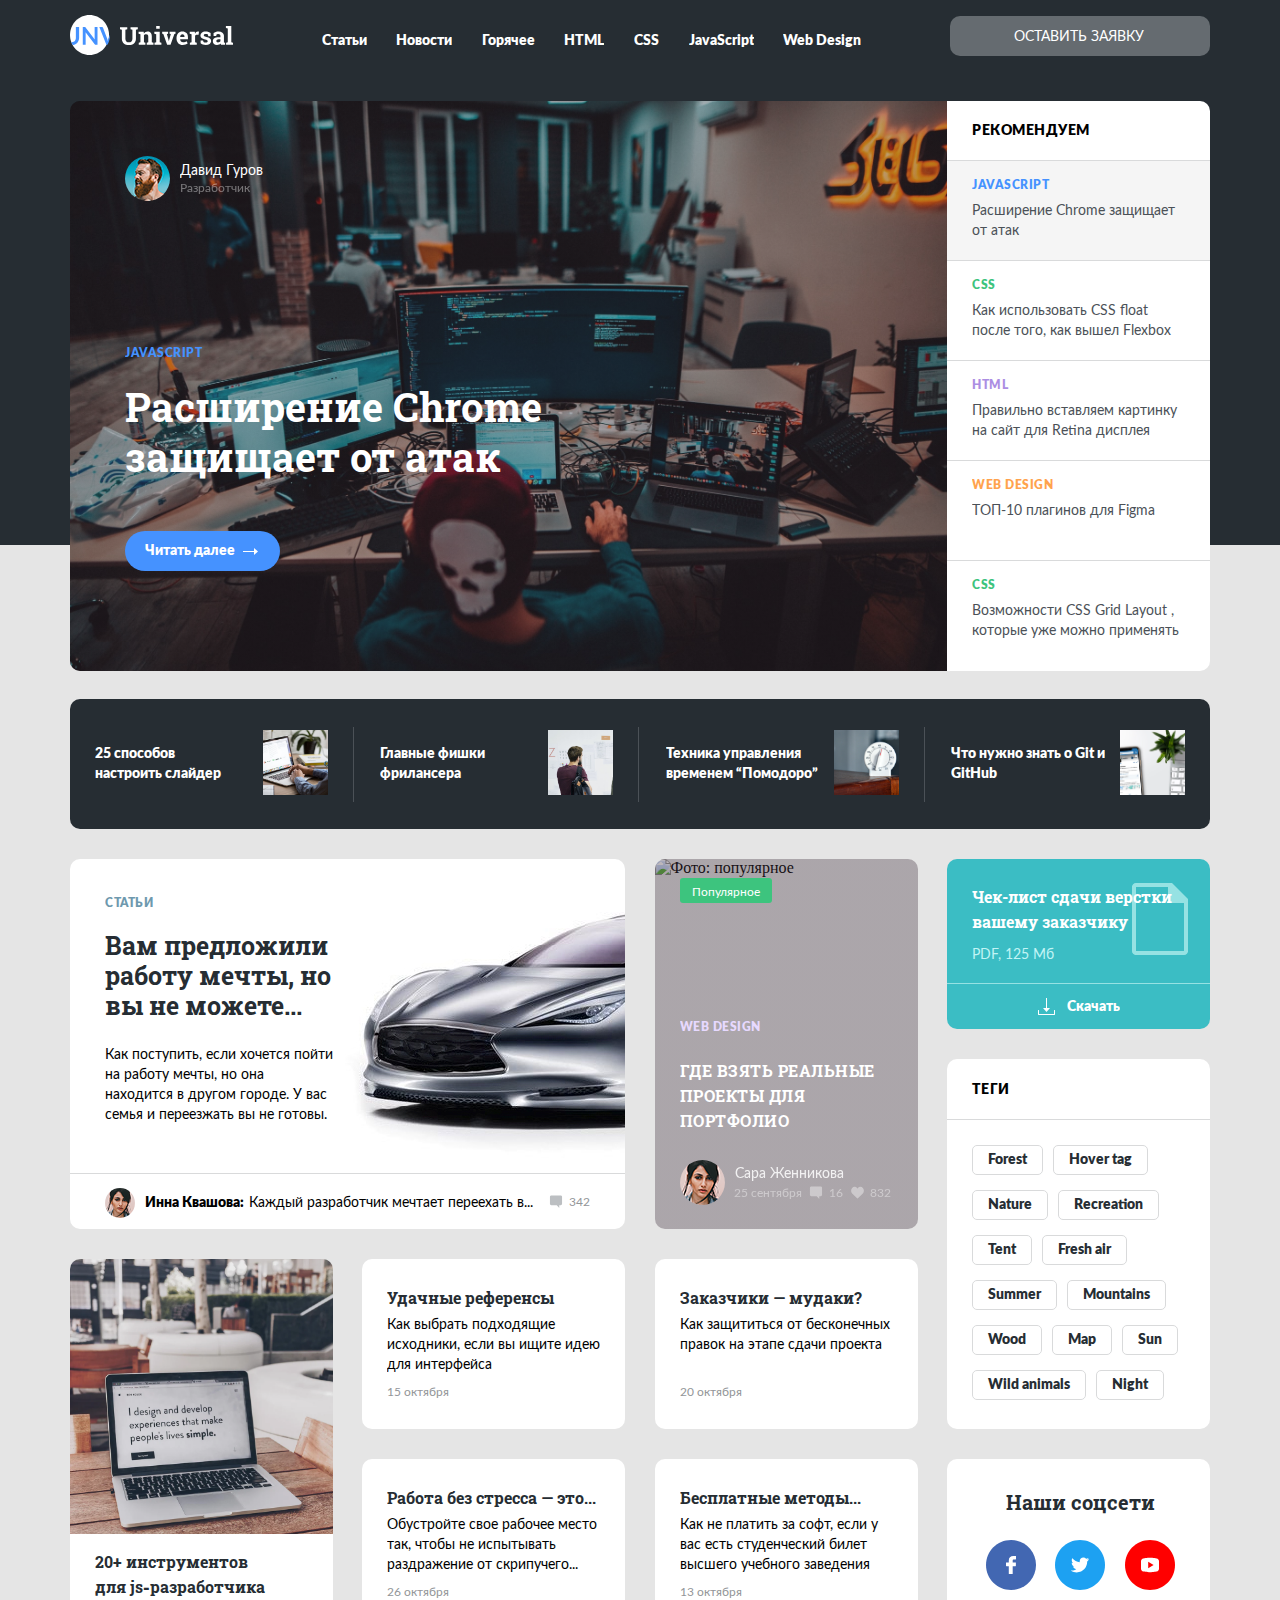
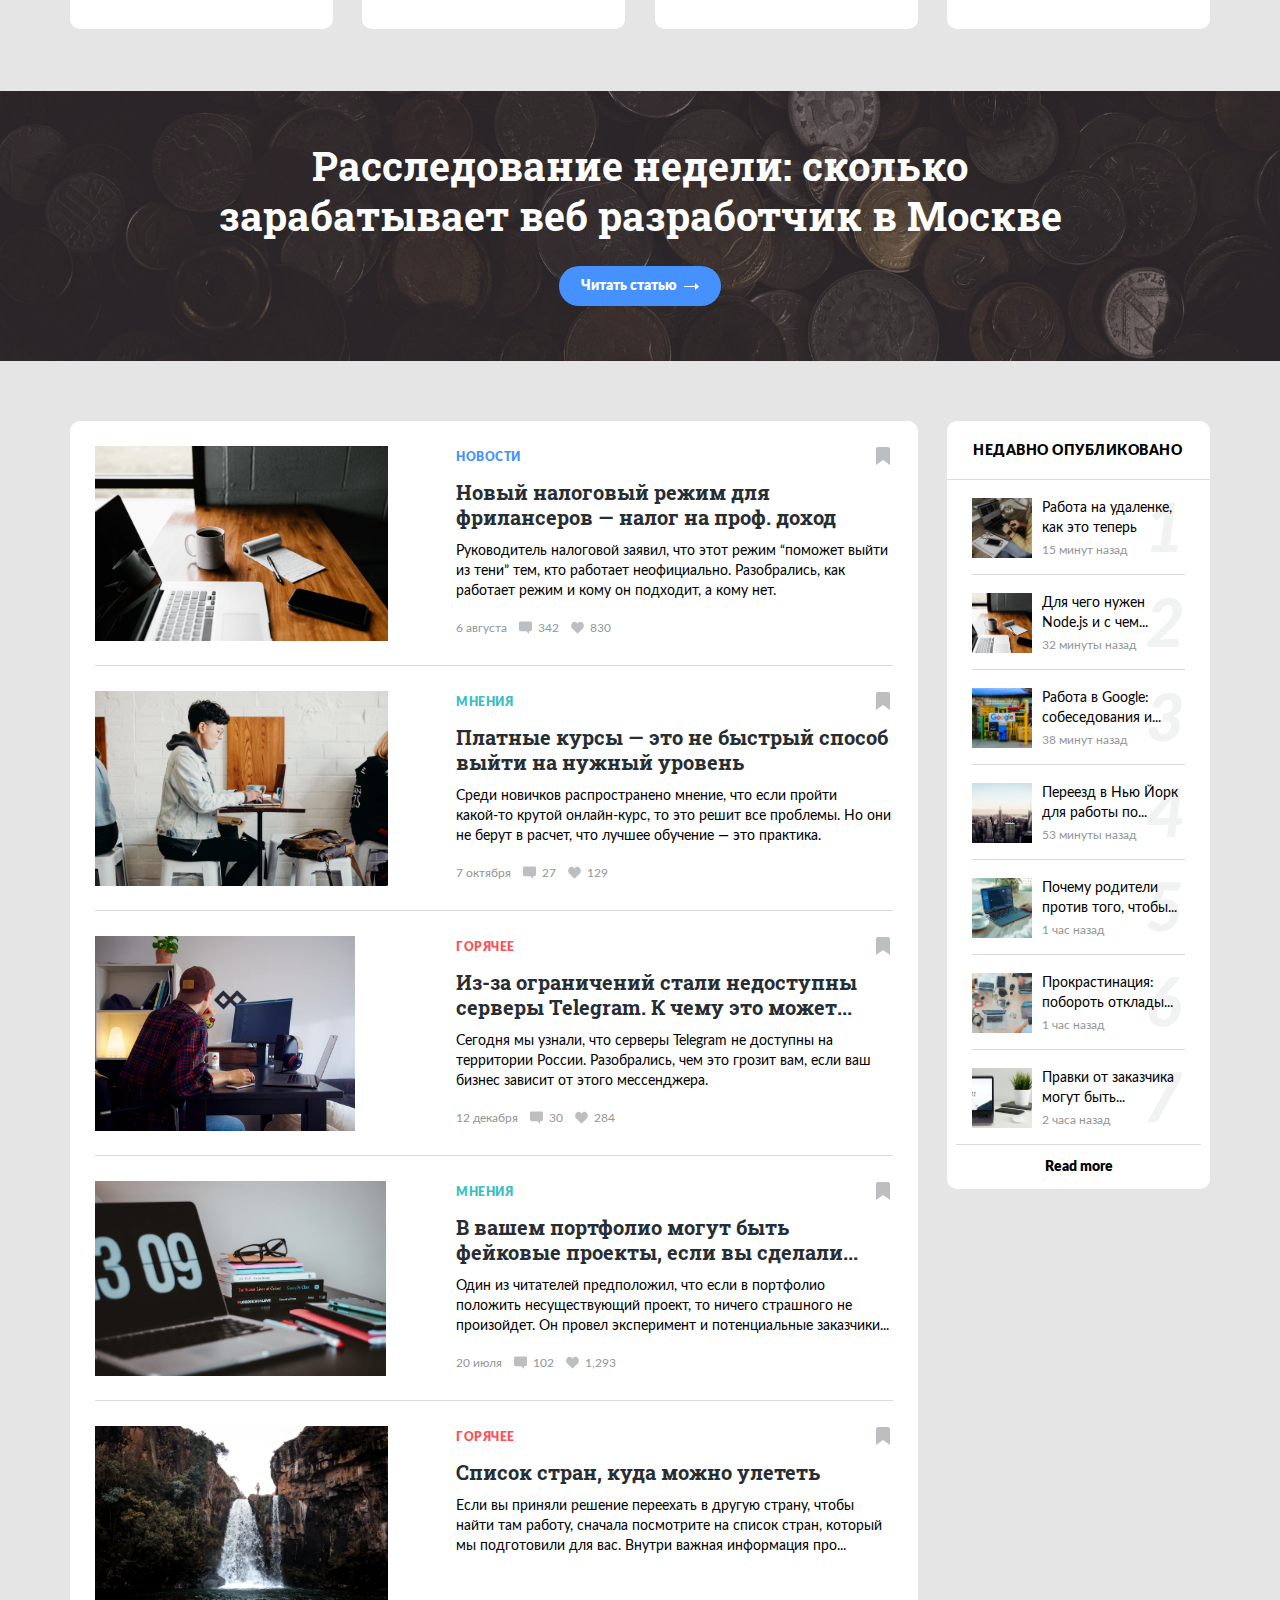
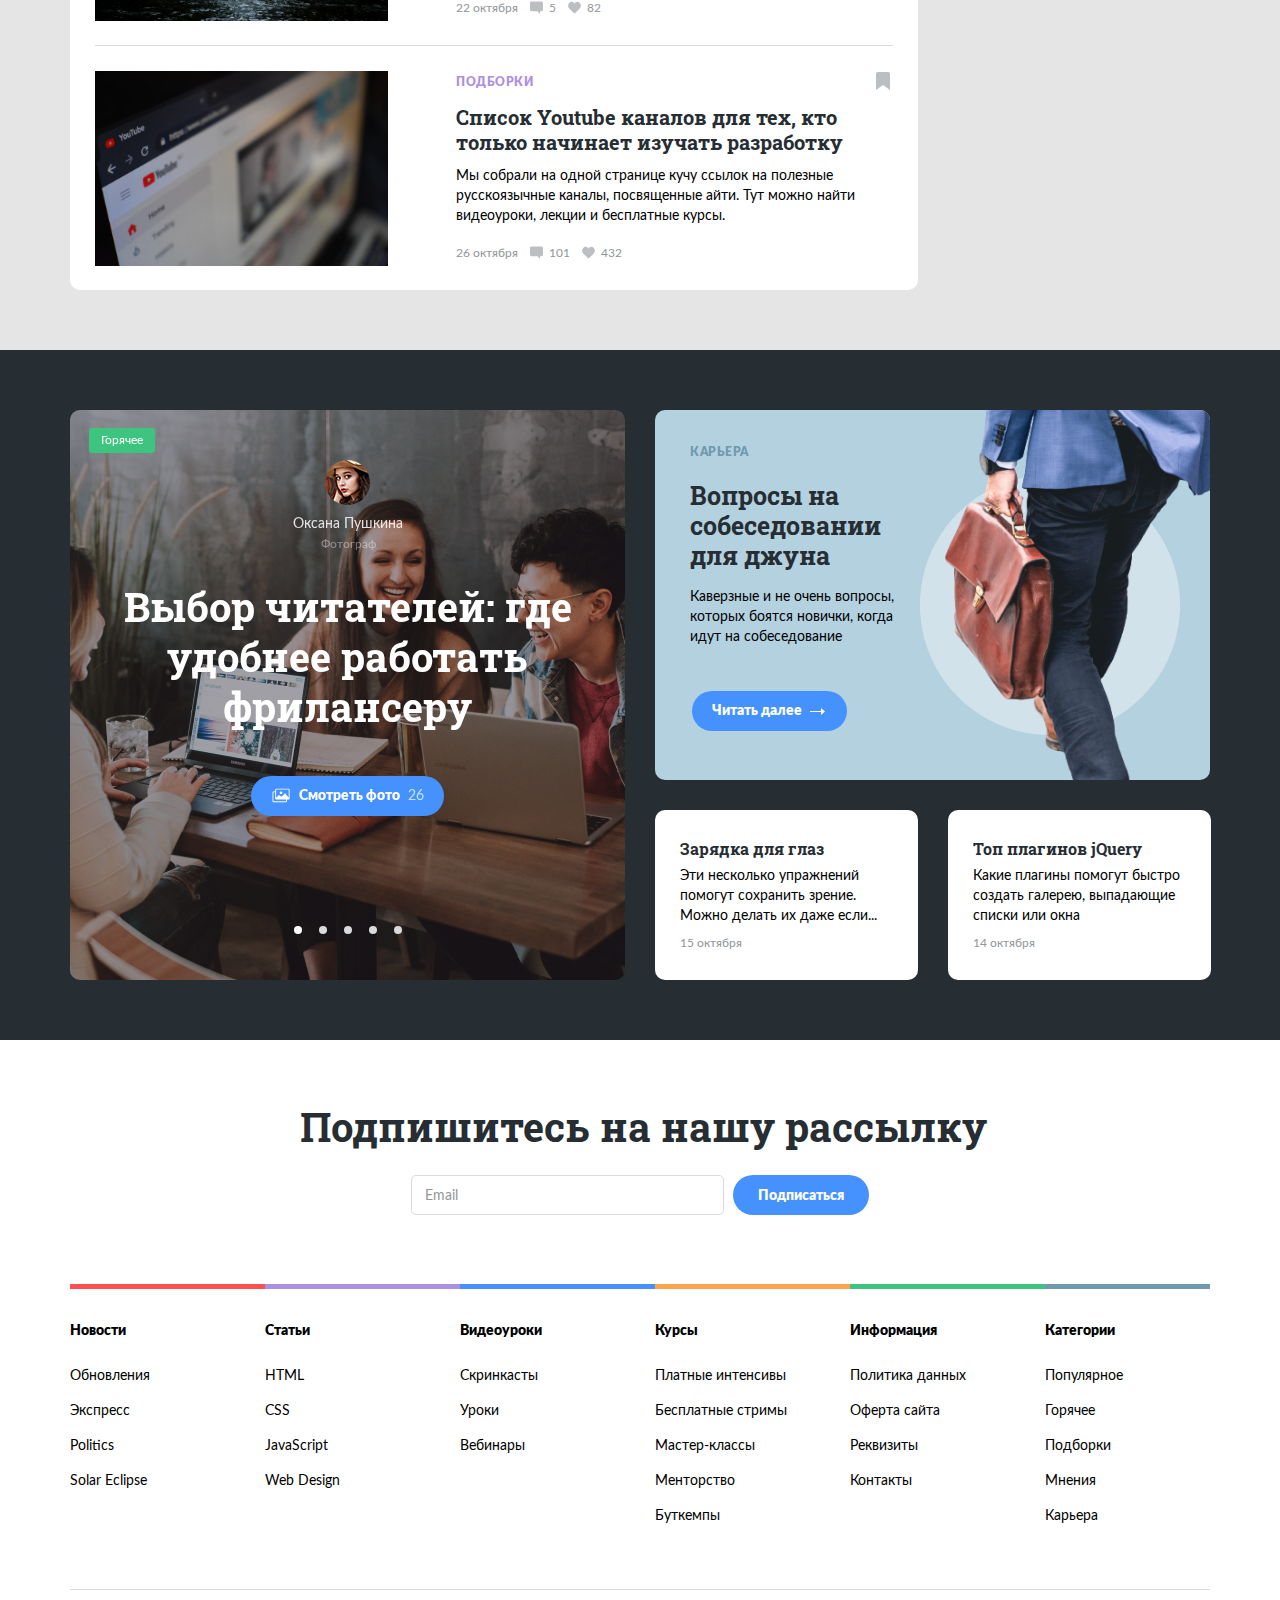
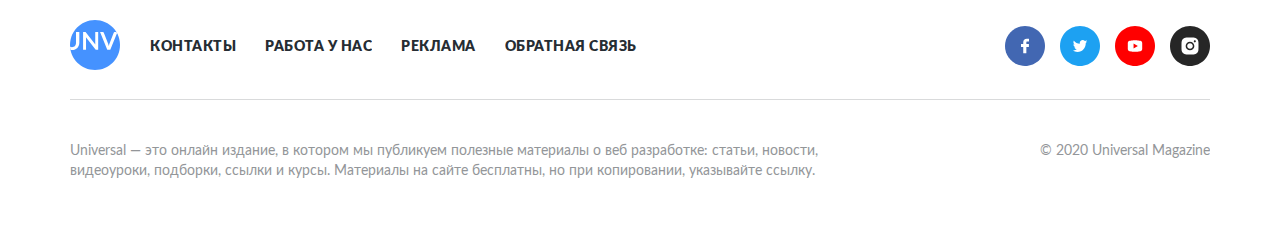
==== commit 002aab6a: "create: modal section & opening a modal window" ====
--- a/index.html
+++ b/index.html
@@ -36,13 +36,13 @@
               <li class="header__link"><a href="#footer">JavaScript</a></li>
               <li class="header__link"><a href="#footer">Web Design</a></li>
               <li class="header__link header__link--mobile_visible header__link--big">
-                <button class="header__button">Оставить заявку</button>
+                <button data-togle="modal" class="header__button" >Оставить заявку</button>
               </li>
             </ul>
           </div>
           <!-- /.header__background-menu -->
           <!-- /.menu-wrapper -->
-          <button class="header__button header__button--mobile_hidden">
+          <button data-togle="modal" class="header__button header__button--mobile_hidden">
             Оставить заявку
           </button>
           <button class="header__button-menu">
@@ -79,7 +79,7 @@
                     >javascript</strong
                   >
                   <h1 class="main__title">Расширение Chrome<br />защищает от атак</h1>
-                  <button class="button main__button">
+                  <button class="button main__button" url="article.html">
                     Читать далее
                     <img src="img/arrow.svg" alt="Стрелка" class="main__arrow" />
                   </button>
@@ -104,7 +104,7 @@
                   <h1 class="main__title">
                     Как использовать CSS float после того, как вышел Flexbox
                   </h1>
-                  <button class="button main__button">
+                  <button class="button main__button" url="article.html">
                     Читать далее
                     <img src="img/arrow.svg" alt="Стрелка" class="main__arrow" />
                   </button>
@@ -128,7 +128,7 @@
                   <h1 class="main__title">
                     Правильно вставляем картинку<br />на сайт для Retina дисплея
                   </h1>
-                  <button class="button main__button">
+                  <button class="button main__button" url="article.html">
                     Читать далее
                     <img src="img/arrow.svg" alt="Стрелка" class="main__arrow" />
                   </button>
@@ -152,7 +152,7 @@
                     >web design</strong
                   >
                   <h1 class="main__title">ТОП-10 плагинов для Figma</h1>
-                  <button class="button main__button">
+                  <button class="button main__button" url="article.html">
                     Читать далее
                     <img src="img/arrow.svg" alt="Стрелка" class="main__arrow" />
                   </button>
@@ -176,7 +176,7 @@
                   <h1 class="main__title">
                     Возможности CSS Grid Layout, которые уже можно применять
                   </h1>
-                  <button class="button main__button">
+                  <button class="button main__button" url="article.html">
                     Читать далее
                     <img src="img/arrow.svg" alt="Стрелка" class="main__arrow" />
                   </button>
@@ -533,7 +533,7 @@
         <h1 class="title title--large_light money__title">
           Расследование недели: сколько зарабатывает веб разработчик в Москве
         </h1>
-        <button class="button money__button">
+        <button class="button money__button" url="article.html">
           Читать статью
           <img src="img/arrow.svg" alt="Стрелка" class="money__arrow" />
         </button>
@@ -1103,7 +1103,7 @@
               <h2 class="title title--large_light hints__card-slider-title">
                 Выбор читателей: где удобнее работать фрилансеру
               </h2>
-              <button class="button hints__card-slider-button">
+              <button class="button hints__card-slider-button" url="article.html">
                 <img
                   src="img/Images.svg"
                   alt=""
@@ -1187,7 +1187,7 @@
                   Каверзные и не очень вопросы, которых боятся новички, когда идут на
                   собеседование
                 </p>
-                <button class="button hints__card-career-button">
+                <button class="button hints__card-career-button" url="article.html">
                   Читать далее
                   <img
                     src="img/arrow.svg"
@@ -1311,12 +1311,14 @@
         <!-- /.footer-card-wrapper -->
         <div class="footer__delimiter-up"></div>
         <div class="footer-info-wrapper">
-          <img src="img/logo-footer.svg" alt="Логотип" class="footer__logo" />
+          <a href="index.html" class="footer__logo-link">
+            <img src="img/logo-footer.svg" alt="Логотип" class="footer__logo"
+          /></a>
           <div class="footer__info">
             <a href="#" class="footer__link">Контакты</a>
             <a href="#" class="footer__link">Работа у нас</a>
             <a href="#" class="footer__link">Реклама</a>
-            <a href="#" class="footer__link">Обратная связь</a>
+            <a data-togle="modal" class="footer__link">Обратная связь</a>
           </div>
           <!-- /.footer__info -->
           <div class="footer__social-networks">
@@ -1382,6 +1384,39 @@
       <!-- /.container -->
     </footer>
     <!-- /.footer -->
+
+    <div class="modal">
+
+      <div class="modal__overlay"></div>
+      <div class="modal__dialog">
+        <a href="#" class="modal__close">
+          <img src="img/close.svg" alt="Icon: close" />
+        </a>
+        <h2 class="title modal__title">Обратная связь</h2>
+        <form action="#" class="form modal__form">
+          <span class="text modal__name">Тема</span>
+          <select required class="text input modal__select">
+            <option value="" class="modal__select-selected"  disabled selected hidden>Выберите тему</option>
+            <option class="modal__option" value="">Тема 1</option>
+            <option class="modal__option" value="">Тема 2</option>
+          </select>
+          <span class="text modal__name">Сообщение</span>
+          <textarea type="text" class="modal__message input"></textarea>
+          <span class="text modal__name">Email</span>
+          <input type="text" class="input modal__email">
+          <div class="modal__data-processing data-processing">
+            <input class="data-processing__checkbox" type="checkbox" name="data_processing" id="data_processing" checked>
+            <label for="data_processing" class="text data-processing__label">Согласен с обработкой данных</label>
+          </div>
+          <!-- /.modal__data-processing -->
+          <button class="button modal__button">Отправить</button>
+        </form>
+      </div>
+      <!-- /.modal__dialog -->
+
+    </div>
+    <!-- /.modal -->
+
     <script src="js/swiper-bundle.min.js"></script>
     <script src="js/jquery-3.6.0.min.js"></script>
     <script src="js/main.js"></script>
--- a/css/style.css
+++ b/css/style.css
@@ -1 +1 @@
-/*! normalize.css v8.0.1 | MIT License | github.com/necolas/normalize.css */html{line-height:1.15;-webkit-text-size-adjust:100%}body{margin:0}main{display:block}h1{font-size:2em;margin:.67em 0}hr{box-sizing:content-box;height:0;overflow:visible}pre{font-family:monospace,monospace;font-size:1em}a{background-color:transparent}abbr[title]{border-bottom:none;text-decoration:underline;-webkit-text-decoration:underline dotted;text-decoration:underline dotted}b,strong{font-weight:bolder}code,kbd,samp{font-family:monospace,monospace;font-size:1em}small{font-size:80%}sub,sup{font-size:75%;line-height:0;position:relative;vertical-align:baseline}sub{bottom:-0.25em}sup{top:-0.5em}img{border-style:none}button,input,optgroup,select,textarea{font-family:inherit;font-size:100%;line-height:1.15;margin:0}button,input{overflow:visible}button,select{text-transform:none}button,[type=button],[type=reset],[type=submit]{-webkit-appearance:button}button::-moz-focus-inner,[type=button]::-moz-focus-inner,[type=reset]::-moz-focus-inner,[type=submit]::-moz-focus-inner{border-style:none;padding:0}button:-moz-focusring,[type=button]:-moz-focusring,[type=reset]:-moz-focusring,[type=submit]:-moz-focusring{outline:1px dotted ButtonText}fieldset{padding:.35em .75em .625em}legend{box-sizing:border-box;color:inherit;display:table;max-width:100%;padding:0;white-space:normal}progress{vertical-align:baseline}textarea{overflow:auto}[type=checkbox],[type=radio]{box-sizing:border-box;padding:0}[type=number]::-webkit-inner-spin-button,[type=number]::-webkit-outer-spin-button{height:auto}[type=search]{-webkit-appearance:textfield;outline-offset:-2px}[type=search]::-webkit-search-decoration{-webkit-appearance:none}::-webkit-file-upload-button{-webkit-appearance:button;font:inherit}details{display:block}summary{display:list-item}template{display:none}[hidden]{display:none}*{box-sizing:border-box}body{background-color:#e5e5e5}@font-face{font-family:"Lato",sans;src:url("../fonts/Lato-Bold.woff2") format("woff2"),url("../fonts/Lato-Bold.woff") format("woff");font-weight:bold;font-style:normal}@font-face{font-family:"Lato";src:url("../fonts/Lato-Regular.woff2") format("woff2"),url("../fonts/Lato-Regular.woff") format("woff");font-weight:normal;font-style:normal}@font-face{font-family:"Lato";src:url("../fonts/Lato-Black.woff2") format("woff2"),url("../fonts/Lato-Black.woff") format("woff");font-weight:900;font-style:normal}.container{max-width:1140px;margin:auto}img{height:100%;width:100%}.button{color:#fff;border-radius:20px;background-color:#4592ff;border:none;cursor:pointer}a{text-decoration:none;color:inherit}.title{margin:0;font-family:"Roboto Slab",sans;font-style:normal;font-weight:bold}.title--small_black{font-size:16px;line-height:25px;color:#262d33}.title--small_light{font-size:16px;line-height:25px;color:#fff}.title--medium_black{font-size:20px;line-height:25px;color:#262d33}.title--big_black{font-size:25px;line-height:30px;color:#262d33}.title--large_light{font-size:40px;line-height:50px;color:#fff}.text{margin:0;font-family:"Lato",sans-serif;font-style:normal;font-weight:normal;font-size:14px;line-height:20px}.tag{font-family:Lato;font-style:normal;font-weight:900;font-size:12px;line-height:15px;letter-spacing:.5px;text-transform:uppercase}.tag--css{color:#3dc47e}.tag--javascript{color:#4592ff}.tag--html{color:#ac8ee3}.tag--web{color:#ffa34d}.tag--web_light{color:#e7d9ff}.tag--article{color:#6e99ae}.tag--new{color:#4592ff}.tag--opinion{color:#3bbdc4}.tag--hot{color:#ff4f52}.tag--compilations{color:#ac8ee3}.tag--career{color:#6e99ae}.message-group{display:flex}.message-group__icon{width:14.5px;height:13px}.message-group__icon--light{opacity:.4}.message-group__number{margin-left:5.75px;display:block;font-family:Lato;font-style:normal;font-weight:normal;font-size:12px;line-height:15px;color:#939699}.message-group__number--light{opacity:.4;color:#fff}.like-group{display:flex}.like-group__icon{width:15px;height:13px}.like-group__icon--light{opacity:.4}.like-group__number{margin-left:5.12px;font-family:Lato;font-style:normal;font-weight:normal;font-size:12px;line-height:15px;color:#939699}.like-group__number--light{opacity:.4;color:#fff}.date{font-family:Lato;font-style:normal;font-weight:normal;font-size:12px;line-height:15px;color:#939699}.date--light{opacity:.4;color:#fff}.header{padding:15px 0;background-color:#262d33;font-family:"Lato",sans;font-style:normal;font-size:14px;line-height:20px}.header-wrapper{display:flex;flex-wrap:wrap;justify-content:space-between;align-items:center}.header__link{max-width:101px;max-height:40px;text-align:center;overflow:hidden;font-weight:900;color:#fff;font-size:14px;line-height:20px;font-weight:900}.header__link--mobile_visible{display:none}.header__background-menu{display:flex;justify-content:center}.header .menu-wrapper{margin-top:6px;margin-bottom:0;padding-left:0;display:flex;justify-content:space-between;width:540px}.header__button{max-width:292px;max-height:58px;overflow:hidden;font-weight:normal;margin-top:-4px;padding:13px 66px 13px 64px;border:none;border-radius:10px;background-color:#656b70;color:#fff;text-transform:uppercase}.header__button-menu{display:none}.main__background{position:relative;background-color:#262d33;height:469px}.main__card{display:flex;width:1140px;top:25px;right:50%;transform:translateX(50%);position:absolute;border-radius:10px;overflow:hidden}.main__tag{display:block;max-height:15px;max-width:450px;overflow:hidden;text-transform:uppercase;margin-bottom:8px}.main__tag--margin{margin-bottom:21px}.main__text{margin:0;padding:0;max-height:40px;overflow:auto;font-weight:normal;font-size:14px;line-height:20px}.main__tabs{margin:0;padding:0;font-family:"Lato",sans-serif;font-style:normal;list-style-type:none;background-color:#fff;z-index:20}.main__recommendation{max-width:263px;height:59px;overflow:auto;padding:20px 25px 19px 25px;display:block;font-weight:900;font-size:14px;line-height:20px;text-transform:uppercase;letter-spacing:.5px}.main__tab{width:263px;height:99px;padding:17px 25px 17px 25px;text-decoration:none;cursor:pointer}.main__tab--active{background-color:#f5f5f5}.main__tab--last{height:110px}.main__link{color:#4b5157;display:block}.main__delimiter{background-color:#d9dadb;width:100%;height:1px}.main__tabs-content{margin:0;padding:0;width:877px;height:570px}.main__list{margin:0;padding:0;list-style:none;height:100%}.main__element{display:none}.main__element--active{display:block;position:relative}.main__element::after{content:"";position:absolute;width:100%;height:100%;top:0;left:0;right:0;bottom:0;background:linear-gradient(0deg, rgba(64, 48, 61, 0.35), rgba(64, 48, 61, 0.35));z-index:12}.main__info-1,.main__info-2,.main__info-3,.main__info-4,.main__info-5{position:absolute;top:55px;left:55px;z-index:13}.main__image{height:570px;width:877px;-o-object-fit:cover;object-fit:cover}.main__avatar{border-radius:50%;-o-object-fit:cover;object-fit:cover;width:45px;height:45px}.main__author{display:flex;flex-wrap:wrap;margin-bottom:145px}.main__author-group{max-width:180px;margin-top:-1px;margin-bottom:-1 px}.main__avatar{margin-right:10px}.main__title{max-width:779px;height:101px;overflow:auto;margin:0 0 48px 0;color:#fff;font-family:"Roboto Slab",sans;font-style:normal;font-weight:bold;font-size:40px;line-height:50px}.main__button{max-width:205px;max-height:56px;overflow:hidden;padding:10px 22px 10px 20px;font-family:Lato;font-style:normal;font-weight:900;font-size:14px;line-height:20px}.main__arrow{margin-left:5px;width:15px;height:7px}.author-group{display:flex;flex-direction:column;justify-content:center;font-family:Lato;font-style:normal;font-weight:normal;color:#fff}.author__name{overflow:auto;max-height:40px;font-size:14px;line-height:20px}.author__position{overflow:hidden;max-height:16px;opacity:.4;font-size:12px;line-height:15px}.lifehacks{padding-top:154px;padding-bottom:30px}.lifehacks-wrapper{display:flex;justify-content:space-between;background-color:#262d33;height:130px;border-radius:10px;color:#fff}.lifehacks__card{padding-left:25px;display:flex;align-items:center;justify-content:space-between;max-width:284px}.lifehacks__text{width:154px;max-height:80px;overflow:auto;margin:0;font-family:Lato;font-style:normal;font-weight:900;font-size:14px;line-height:20px}.lifehacks__image{margin-top:-3px;width:65px;height:65px;-o-object-fit:cover;object-fit:cover;margin-left:15px}.main-card{grid-column:1/3;grid-row:1/3;cursor:pointer}.popular-card{grid-column:3/4;grid-row:1/2;cursor:pointer}.checklist-card{grid-column:4/5;grid-row:1}.photo-card{grid-column:1/2;grid-row:3/4;cursor:pointer}.card-1{grid-column:2/3;grid-row:3;cursor:pointer}.card-2{grid-column:3/4;grid-row:3;cursor:pointer}.card-3{grid-column:2/3;grid-row:4;cursor:pointer}.card-4{grid-column:3/4;grid-row:4;cursor:pointer}.tags-card{grid-column:4/5;grid-row:2/3}.social-network-card{grid-column:4/5;grid-row:4}.content{padding-bottom:62px}.content-wrapper{display:grid;grid-template-columns:repeat(4, 1fr);grid-auto-rows:170px;-moz-column-gap:29px;column-gap:29px;row-gap:30px}.content__main-card{width:555px;padding-top:15px;display:flex;flex-wrap:wrap;background-color:#fff;border-radius:10px}.content__main-info{padding:22px 0 0 35px}.content__main-tag{display:block;max-width:218px;height:15px;overflow:auto}.content__main-title{height:91px;margin-bottom:25px;margin-top:20px;width:228px;overflow:auto}.content__main-text{height:81px;overflow:auto;margin-top:-2px;width:228px}.content__main-image-wrapper{-o-object-fit:cover;object-fit:cover;width:292px;height:299px}.content__main-delimiter{width:100%;height:1px;background-color:#d9dadb}.content__main-footer{width:555px;padding:14px 35px 12px 35px;display:flex;align-items:center}.content__main-footer-text{max-height:20px;flex-grow:1;overflow:auto;margin-left:4px}.content__main-author-group{display:flex;align-items:center}.content__main-avatar{width:30px;height:30px;border-radius:50%}.content__main-name{width:100px;max-height:20px;overflow:auto;margin-left:10px;font-family:Lato;font-style:normal;font-weight:900;font-size:14px;line-height:20px}.content__popular-card{width:263px;height:370px;padding:19px 20px 24px 25px;position:relative;border-radius:10px;overflow:hidden}.content__popular-card::before{content:"";position:absolute;top:0;right:0;left:0;bottom:0;background:linear-gradient(0deg, rgba(64, 48, 61, 0.35), rgba(64, 48, 61, 0.35));z-index:-1}.content__popular-mark{display:block;width:92px;height:25px;background-color:#3dc47e;color:#fff;border-radius:3px;text-align:center;padding:7px 3px 7px;font-family:Lato;font-style:normal;font-weight:normal;font-size:12px;line-height:15px;margin-bottom:117px;overflow:hidden}.content__popular-tag{display:block;width:195px;height:15px;overflow:auto}.content__popular-title{margin-top:23px;margin-bottom:27px;height:75px;overflow:auto;letter-spacing:.5px;text-transform:uppercase}.content__popular-image{position:absolute;top:0;right:0;left:0;bottom:0;z-index:-2;width:263px;height:370px;-o-object-fit:cover;object-fit:cover}.content__popular-footer{display:flex;flex-wrap:wrap;align-items:center}.content__popular-footer-avatar{width:45px;height:45px;border-radius:50%;overflow:hidden}.content__popular-footer-name{width:100%;overflow:auto;height:20px;margin-top:-4px;margin-bottom:2px;color:#fff;opacity:.85;width:153x}.content__popular-footer-info{margin-left:10px;margin-top:4px;width:157px;display:flex;flex-wrap:wrap;justify-content:space-between}.content__popular-footer-date{margin-left:-1px;max-width:74px;overflow:auto;height:16px}.content__checklist-card{width:263px;height:170px;border-radius:10px;background-color:#3bbdc4}.content__checklist-title{height:50px;overflow:auto;max-width:216px}.content__checklist-top{display:flex;justify-content:flex-end;position:relative;padding:24px 22px 28px 25px;width:100%}.content__checklist-info{position:absolute;top:25px;left:25px}.content__checklist-weight{color:#c1f4f5;margin-top:11px;max-width:150px;height:20px;overflow:auto}.content__checklist-image-wrapper{width:56px;height:72px}.content__checklist-bottom{display:flex;justify-content:center;align-items:center;border-top:1px solid #96e2e3;cursor:pointer;height:47px}.content__checklist-download{width:20px;height:20px}.content__checklist-link{max-width:165px;height:20px;overflow:auto;font-weight:900;color:#fff;margin-left:11px}.content__photo-card{width:263px;height:370px;background-color:#fff;border-radius:10px;overflow:hidden}.content__photo-wrapper{width:263px;height:275px}.content__photo-image{-o-object-fit:cover;object-fit:cover}.content__photo-title{padding:15px 51px 30px 25px;max-height:145px;overflow:auto}.content__card{width:263px;height:170px;padding:26px 25px 30px 25px;background-color:#fff;border-radius:10px}.content__card-title{width:213px;height:25px;overflow:auto;margin-bottom:5px}.content__card-text{margin-bottom:10px;width:213px;height:60px;overflow:auto}.content__card-date{display:block;height:15px;max-width:213px;overflow:auto}.content__tags-card{width:263px;height:370px;background-color:#fff;border-radius:10px;overflow:auto}.content__tags-title{padding:21px 25px 19px 25px;height:60px;overflow:auto;font-weight:900;letter-spacing:.5px;text-transform:uppercase}.content__tags-delimiter{width:100%;height:1px;background-color:#d9dadb}.content__tags-wrapper{display:flex;flex-wrap:wrap;padding:25px 4px 0 25px}.content__tags-tag{max-width:208px;height:30px;overflow:auto;padding:4px 15px;margin-right:10px;margin-bottom:15px;border-radius:5px;border:1px solid #d9dadb;color:#262d33;font-weight:900;cursor:pointer}.content__social-network-card{display:flex;flex-wrap:wrap;justify-content:space-between;width:263px;height:170px;padding:31px 35px 40px 39px;background-color:#fff;border-radius:10px}.content__social-network-title{max-width:190px;height:25px;overflow:auto;margin-bottom:25px;flex-basis:100%;text-align:center}.content__social-network-wrapper{width:50px;height:50px;cursor:pointer}.content__social-network-wrapper-icon{display:flex;justify-content:space-between;width:190px}.content__message-number,.content__like-number{max-width:21px;height:16px;overflow:auto}.money{position:relative;padding:50px 0 55px 0;background-image:url(../img/money.jpg);background-repeat:no-repeat;background-position:center;background-size:cover}.money:before{content:"";position:absolute;top:0;left:0;right:0;bottom:0;background:rgba(64,48,61,.35)}.money-wrapper{position:relative;max-width:946px;margin:auto;text-align:center}.money__title{margin-bottom:24px;height:101px;overflow:auto}.money__button{padding:10px 22px 10px 22px;font-family:Lato;font-style:normal;font-weight:900;font-size:14px;line-height:20px;max-width:300px;max-height:40px;overflow:hidden}.money__arrow{margin-left:5px;width:15px;height:7px}.articles{padding-top:60px;padding-bottom:60px}.articles-wrapper{display:grid;grid-template-columns:repeat 2,1fr;grid-template-rows:770px,700px;-moz-column-gap:29px;column-gap:29px}.articles__main{grid-column:1;grid-row:span 2;border-radius:10px;overflow:hidden;background-color:#fff}.articles__card{display:flex;padding:25px 25px 24px 25px}.articles__delimiter{width:798px;height:1px;background-color:#d9dadb;margin-left:25px}.articles__info{display:flex;flex-direction:column;position:relative}.articles__tag{display:block;margin-top:4px;width:267px;height:15px;margin-bottom:15px;overflow:auto}.articles__bookmark-wrapper{position:absolute;top:0;right:0;width:20px;height:20px}.articles__image{-o-object-fit:cover;object-fit:cover}.articles__image-wrapper{flex-shrink:0;margin-right:25px;width:336px;height:195px}.articles__title{width:437px;max-height:50px;margin-bottom:11px;overflow:auto}.articles__text{width:437px;height:60px;flex-grow:1;margin-bottom:20px;overflow:auto}.articles__rating{display:flex;margin-bottom:5px}.articles__date{margin-right:11px;max-width:68px;overflow:auto;height:15px}.articles__message-number{margin-right:11.12px;max-width:60px;height:15px;overflow:auto}.articles__like-number{max-width:60px;height:15px;overflow:auto}.articles__recent{grid-column:2;grid-row:1;background-color:#fff;border-radius:10px;overflow:hidden}.articles__recent-card{position:relative;display:flex;padding:18px 25px 16px 25px;cursor:pointer}.articles__recent-bc-number{position:absolute;top:22px;right:25px;width:41px;height:50px;opacity:.8}.articles__recent-delimiter{width:213px;height:1px;margin-left:25px;background-color:#d9dadb}.articles__recent-wrapper{flex-shrink:0;margin-right:10px;width:60px;height:60px}.articles__recent-image{-o-object-fit:cover;object-fit:cover}.articles__recent-title{width:263px;padding:20px 10px 17px 26px;height:59px;overflow:auto;border-bottom:1px solid #d9dadb;text-transform:uppercase;font-weight:900;letter-spacing:.5px}.articles__recent-readmore{padding:10px;display:flex;justify-content:center;align-items:center;height:45px;overflow:auto;width:245px;margin-left:9px;border-top:1px solid #d9dadb;font-weight:900;cursor:pointer}.articles__recent-name{width:143px;height:40px;overflow:auto;margin-bottom:5px}.articles__recent-time{display:block;width:143px;height:15px;overflow:auto}path.active{fill:#ff4f52}.hints{padding-top:60px;padding-bottom:60px;background-color:#262d33}.hints-wrapper{display:grid;grid-template-columns:repeat 3,1fr;grid-auto-rows:-webkit-min-content;grid-auto-rows:min-content;grid-gap:30px}.hints__card-slider{grid-column:1/2;grid-row:1/3}.hints__card-career{grid-column:2/4;grid-row:1}.hints__card-1{grid-column:2;grid-row:2}.hints__card-2{grid-column:3;grid-row:2}.hints__slider-image{-o-object-fit:cover;object-fit:cover}.hints__swiper-container{width:555px;height:570px;position:relative}.hints__swiper-container::before{content:"";position:absolute;top:0;left:0;right:0;bottom:0;width:100%;height:100%;background:rgba(64,48,61,.35);z-index:2}.hints__swiper-wrapper{position:relative}.hints__card{background-color:#fff;width:263px;height:170px;padding:26px 25px 30px 25px;border-radius:10px}.hints__card-title{width:213px;height:25px;overflow:auto;margin-bottom:5px}.hints__card-text{margin-bottom:10px;width:213px;height:60px;overflow:auto}.hints__card-date{display:block;height:15px;max-width:213px;overflow:auto}.hints__card-slider{width:555px;height:570px;position:relative;border-radius:10px;overflow:hidden}.hints__card-slider-mark{padding:5px 12px;max-width:255px;max-height:40px;overflow:auto;position:absolute;top:18px;left:18.5px;z-index:5;color:#fff;background-color:#3dc47e;font-family:Lato;font-style:normal;font-weight:normal;font-size:12px;line-height:15px;border-radius:3px}.hints__card-slider-info{padding:50px 50px 0 50px;position:absolute;top:0;left:0;right:0;z-index:3;display:flex;align-items:center;flex-direction:column}.hints__card-slider-avatar{margin-bottom:9px;border-radius:50%;-o-object-fit:cover;object-fit:cover;width:45px;height:45px}.hints__card-slider-name{margin-bottom:2px;display:block;font-family:Lato;font-style:normal;font-weight:normal;font-size:14px;line-height:20px;opacity:.85;color:#fff;height:21px;max-width:166px;overflow:auto}.hints__card-slider-position{margin-left:2px;margin-bottom:29px;font-family:Lato;font-style:normal;font-weight:normal;font-size:12px;line-height:15px;opacity:.4;color:#fff;height:16px;max-width:166px;overflow:auto}.hints__card-slider-title{width:455px;height:154px;margin-bottom:40px;overflow:auto;text-align:center}.hints__card-slider-button{max-width:280px;max-height:40px;overflow:hidden;display:flex;padding:10px 20px;font-family:Lato;font-style:normal;font-weight:900;font-size:14px;line-height:20px;cursor:pointer}.hints__card-slider-button-image{margin-right:7px;width:21px;height:18px}.hints__card-slider-button-number{margin-left:8px;font-weight:normal;color:#c5e4fc}.hints__card-career-wrapper{position:relative;background-color:#b4d1e0;width:555px;height:370px;overflow:hidden;border-radius:10px}.hints__card-career-image{-o-object-fit:cover;object-fit:cover}.hints__card-career-info{position:absolute;padding:35px 0 50px 35px;top:0;left:0}.hints__card-career-tag{display:block;margin-bottom:21px;width:213px;height:15px;overflow:auto}.hints__card-career-title{margin-bottom:15px;width:213px;height:91px;overflow:auto}.hints__card-career-text{width:213px;height:61px;overflow:auto;margin-bottom:43px}.hints__card-career-button{margin-left:2px;max-width:205px;max-height:56px;overflow:hidden;padding:10px 22px 10px 20px;font-family:Lato;font-style:normal;font-weight:900;font-size:14px;line-height:20px;cursor:pointer}.hints__card-career-arrow{margin-left:5px;width:15px;height:7px}.subscribe{background-color:#fff}.subscribe-wrapper{padding-top:62px;padding-bottom:69px;margin:auto;width:750px;display:flex;flex-wrap:wrap;justify-content:center}.subscribe__title{margin-top:0;margin-left:35px;margin-bottom:22px;height:51px;overflow:auto;flex-basis:100%;font-size:40px;line-height:50px;color:#262d33;font-family:"Roboto Slab",sans;font-style:normal;font-weight:bold}.subscribe__input{width:313px;height:40px;padding-right:13px;padding-left:13px;border:1px solid #d9dadb;border-radius:5px;margin-right:5px}.subscribe__input::-moz-placeholder{font-family:Lato;font-style:normal;font-weight:normal;font-size:14px;line-height:20px;color:#939699}.subscribe__input:-ms-input-placeholder{font-family:Lato;font-style:normal;font-weight:normal;font-size:14px;line-height:20px;color:#939699}.subscribe__input::placeholder{font-family:Lato;font-style:normal;font-weight:normal;font-size:14px;line-height:20px;color:#939699}.subscribe__button{padding:11px 25px 9px;max-width:186px;height:40px;font-family:Lato;font-style:normal;font-weight:900;font-size:14px;line-height:20px;overflow:auto}.footer{background-color:#fff}.footer-card-wrapper{display:grid;grid-template-columns:1fr 1fr 1fr 1fr 1fr 165px;grid-auto-rows:-webkit-min-content;grid-auto-rows:min-content}.footer__news{grid-column:1/2}.footer__articles{grid-column:2/3}.footer__video-lessons{grid-column:3/4}.footer__courses{grid-column:4/5}.footer__information{grid-column:5/6}.footer__categories{grid-column:6/7}.footer__card{display:flex;flex-wrap:wrap;flex-direction:column}.footer__line{width:100%;height:5px;margin-bottom:32px}.footer__line--news{background-color:#ff4f52}.footer__line--articles{background-color:#ac8ee3}.footer__line--video-lessons{background-color:#4592ff}.footer__line--courses{background-color:#ffa34d}.footer__line--information{background-color:#3dc47e}.footer__line--categories{background-color:#6e99ae;width:165px}.footer__title{width:165px;height:20px;margin-bottom:25px;font-weight:bold;overflow:auto}.footer__text{width:165px;height:20px;margin-bottom:15px;overflow:auto}.footer__delimiter-up{width:100%;height:1px;background-color:#d9dadb;margin-top:49px}.footer__delimiter-down{width:100%;height:1px;background-color:#d9dadb}.footer__logo{width:50px;height:50px}.footer-info-wrapper{display:flex;flex-wrap:wrap;align-items:center;padding-top:30px;padding-bottom:29px}.footer__info{display:flex;flex-grow:1;margin-left:30px}.footer__link{display:block;max-width:150px;height:20px;overflow:auto;margin-right:29px;font-family:Lato;font-style:normal;font-weight:900;font-size:14px;line-height:20px;letter-spacing:.5px;color:#262d33;text-transform:uppercase}.footer__social-networks{display:flex}.footer__social-network-wrapper{display:block;margin-left:15px;margin-bottom:3px;width:40px;height:40px}.footer__social-network-image{width:40px;height:40px}.footer__footnote{display:flex;justify-content:space-between;padding-top:40px;padding-bottom:55px}.footer__description{color:#939699;width:750px;height:40px;overflow:auto}.footer__copyrigh{display:block;width:189px;text-align:end;height:22px;overflow:auto;color:#939699}@media(max-width: 1200px){.container{width:960px}.header{padding:20px 0}.header__logo{width:124px}.header__button{max-width:223px;max-height:55px;padding:13px 20px 10px 20px}.main__background{height:423px}.main__card{width:960px}.main__tabs-content,.main__image{width:737px;height:479px}.main__tab{padding:12px 18px;width:223px;height:83px}.main__tab--last{height:93px}.main__title{margin-bottom:22px;max-width:627px;height:81px;overflow:auto;font-size:30px;line-height:40px}.main__recommendation{max-width:223px;max-height:49px;padding:14px 12px 14px 12px;font-size:12px;line-height:20px}.main__text{max-height:30px;font-size:12px;line-height:15px}.menu-wrapper{margin-top:0}.author__name{max-height:20px}.author__position{max-height:15px}.lifehacks{padding-top:103px}.lifehacks__text{width:109px}.main-card{grid-column:1/3;grid-row:1/3}.popular-card{grid-column:1/2;grid-row:3/4}.checklist-card{grid-column:3/4;grid-row:1}.photo-card{grid-column:2/3;grid-row:4/5}.card-1{grid-column:2/3;grid-row:3}.card-2{grid-column:3/4;grid-row:4}.card-3{grid-column:1/2;grid-row:4}.card-4{grid-column:1/2;grid-row:5}.tags-card{grid-column:3/4;grid-row:2/4}.social-network-card{grid-column:3/4;grid-row:5}.content-wrapper{grid-template-columns:repeat(3, 1fr);-moz-column-gap:27px;column-gap:27px}.content__main-card{width:631px;justify-content:space-between}.content__main-footer{width:631px}.content__tags-tag:nth-child(7){order:-1}.content__checklist-card{width:302px}.content__checklist-title{width:255px}.content__tags-card{width:302px}.content__card{width:302px}.content__card-text,.content__card-title{width:252px}.content__popular-card{width:302px;height:170px}.content__popular-mark{margin-bottom:28px}.content__popular-title{height:52px;margin-top:10px;margin-bottom:0;font-size:15px}.content__popular-image{width:100%;height:170px}.content__popular-footer{display:none}.content__photo-card{width:302px}.content__photo-wrapper{width:100%}.content__social-network-card{width:302px;padding-right:56px;padding-left:56px}.articles-wrapper{-moz-column-gap:20px;column-gap:20px}.articles__image-wrapper{width:195px;margin-right:15px}.articles__delimiter{width:645px}.articles__recent-card{padding:18px 16px 16px 16px}.articles__recent-title{padding:20px 7px 17px 7px;text-align:center;width:243px}.articles__recent-delimiter{margin-left:16px}.hints-wrapper{grid-template-columns:repeat 2,1fr;grid-gap:26px}.hints__slider-image{width:467px}.hints__card{padding:25px;height:100%;width:220.5px}.hints__card-title{width:100%}.hints__card-text{width:100%;height:80px}.hints__card-slider{grid-column:1/2;grid-row:1/3}.hints__card-career{grid-column:2/4;grid-row:1}.hints__card-career-wrapper{width:467px;height:292px}.hints__card-career-info{padding:25px 0 25px 25px}.hints__card-career-title{font-size:24px}.hints__card-career-tag{margin-bottom:8px}.hints__card-career-text{margin-bottom:12px}.hints__card-1{grid-column:2/3;grid-row:2}.hints__card-2{grid-column:3/4;grid-row:2}.hints__card-slider{width:467px;height:500px}.hints__card-slider-title{width:366px;font-size:30px;line-height:40px}.hints__swiper-container{width:467px;height:500px}.footer__line--categories{width:140px}.footer__title{width:140px}.footer__text{width:140px}}@media(min-width: 992px){.header__link:hover{color:#74787ecb}.header__button:hover{background-color:#8f9599}.lifehacks__card:not(:last-child):after{content:"";margin-left:25px;display:flex;width:1px;height:75px;background-color:#4b5157}.lifehacks__card:last-child{margin-right:25px}.content__social-network-wrapper:hover{opacity:.7}}@media(max-width: 992px){.container{width:722px}.header{padding:16px 0 9px 0}.header-wrapper{align-items:start}.header__logo{flex-basis:100%}.header__image-logo{width:124px}.header__button{max-width:173px;max-height:46px;margin-top:-2px;padding:10px 32px 10px 28px;font-size:12px}.menu-wrapper{margin-top:5px;max-width:521px}.main__background{height:352px}.main__card{width:722px}.main__tabs-content,.main__image{width:526px;height:406px}.main__tab{padding:13px 10px;width:196px;height:72px}.main__tab--last{height:73px}.main__title{margin-bottom:22px;max-width:450px;height:81px;overflow:auto;font-size:25px;line-height:35px}.main__recommendation{max-width:196px;max-height:40px;padding:10px 10px;font-size:10px;line-height:20px}.main__tag{font-size:10px;line-height:15px;margin-bottom:3px}.main__info-1,.main__info-2,.main__info-3,.main__info-4,.main__info-5{top:37px;left:41px}.main__author{margin-bottom:111px}.main__avatar{width:40px;height:40px}.author__name{max-height:20px}.lifehacks{padding-top:94px}.lifehacks-wrapper{height:100%;flex-wrap:wrap;justify-content:center;align-items:center}.lifehacks__card{min-width:319px;padding:15px 41px}.lifehacks__text{width:154px;max-height:60px;font-size:13px;line-height:17px}.main-card{grid-column:1/2;grid-row:1}.popular-card{grid-column:1/2;grid-row:2}.checklist-card{grid-column:2/3;grid-row:2}.photo-card{grid-column:2/3;grid-row:3}.card-1{grid-column:1/2;grid-row:5}.card-2{grid-column:2/3;grid-row:4}.card-3{grid-column:1/2;grid-row:3}.card-4{grid-column:1/2;grid-row:4}.tags-card{grid-column:2/3;grid-row:1}.social-network-card{grid-column:2/3;grid-row:5}.text{font-size:13px;line-height:17px}.title{font-size:14px;line-height:20px}.content{padding-bottom:54px}.content-wrapper{grid-template-columns:repeat(2, 1fr);grid-auto-rows:-webkit-min-content;grid-auto-rows:min-content;-moz-column-gap:20px;column-gap:20px;row-gap:20px}.content__main-card{width:351px;padding-top:0;padding-left:0}.content__main-info{padding:27px 25px 25px 25px}.content__main-tag{font-size:10px;line-height:15px}.content__main-text{height:51px;width:298px}.content__main-title{height:40px;width:298px;margin-bottom:22px}.content__main-image-wrapper{display:none}.content__main-avatar{display:none}.content__main-name{margin-left:0}.content__main-footer{flex-wrap:wrap;padding:10px 25px}.content__main-footer-text{margin-left:0;margin-top:5px;margin-right:15px;width:242px}.content__main-message-group{display:none}.content__tags-card{width:351px;height:268px}.content__tags-wrapper{padding:25px 15px 2px 25px}.content__tags-title{height:55px;padding:19px 25px 19px 25px}.content__tags-tag:nth-child(12){order:-1}.content__popular-card{width:351px;padding-bottom:19px}.content__popular-mark{margin-bottom:28px}.content__popular-tag{margin-bottom:12px;font-size:10px;line-height:15px}.content__popular-title{height:43px}.content__checklist-card{width:351px}.content__checklist-title{width:238px}.content__photo-card{width:351px;height:146px;display:flex;align-items:center}.content__photo-wrapper{width:174px;height:170px;flex-shrink:0}.content__photo-title{padding:27px 25px 30px 25px;max-height:137px;overflow:auto}.content__card{width:351px;height:146px}.content__card-text{height:34px;width:301px}.content__card-title{width:298px}.content__social-network-card{width:351px;height:146px;padding:32px 80.5px}.content__social-network-title{margin-bottom:8px}.money{padding:45px 0 50px 0}.money__title{height:82px;font-size:30px;line-height:40px}.money-wrapper{max-width:712px}.articles__delimiter{width:672px}.articles-wrapper{grid-template-columns:1fr;grid-auto-rows:-webkit-min-content;grid-auto-rows:min-content}.articles__main{grid-column:1;grid-row:1}.articles__recent{grid-column:1;grid-row:2;margin-top:20px}.articles__recent-card{padding:18px 11px 16px 16px}.articles__recent-card:last-child{display:none}.articles__recent-card:nth-child(-n+5)::after{content:"";position:absolute;width:213px;height:1px;background-color:#d9dadb;bottom:0}.articles__recent-card-wrapper{display:flex;flex-wrap:wrap}.articles__recent-title{width:100%;text-align:center;padding:16px 20px;height:50px}.articles__recent-delimiter{display:none}.articles__recent-readmore{width:100%}.articles__title{width:388px;max-height:40px}.articles__text{width:388px;height:68px}.articles__image-wrapper{width:280px;height:187px}.articles__tag{font-size:10px;line-height:15px}.hints-wrapper{grid-gap:20px}.hints__slider-image{width:100%}.hints__card{width:263px}.hints__card-slider{grid-column:1/3;grid-row:1;width:100%;height:350px}.hints__card-slider-info{padding:30px 30px 0 30px}.hints__card-slider-position{margin-bottom:9px}.hints__card-slider-title{margin-bottom:28px;height:82px;font-size:29px;line-height:40px;width:530px}.hints__card-text{height:51px}.hints__card-career{grid-column:1;grid-row:2/4}.hints__card-career-wrapper{height:326px}.hints__card-career-title{font-size:25px;line-height:30px}.hints__card-career-tag{font-size:10px;line-height:15px;margin-bottom:25px}.hints__card-career-text{margin-bottom:29px}.hints__card-1{grid-column:2;grid-row:2}.hints__card-2{grid-column:2;grid-row:3}.hints__swiper-container{width:100%;height:350px}.hints__swiper-pagination{top:300px}.subscribe-wrapper{padding-top:57px;padding-bottom:64px;width:513px}.subscribe__title{height:42px;margin-left:0;font-size:30px;line-height:40px}.footer-card-wrapper{grid-template-columns:1fr 1fr 200px;row-gap:20px}.footer__line--categories{width:200px}.footer__line--video-lessons{width:200px}.footer__courses{grid-column:1/2;grid-row:2}.footer__information{grid-column:2/3;grid-row:2}.footer__categories{grid-column:3/4;grid-row:2}.footer__title{margin-bottom:20px}.footer__text{margin-bottom:12px}.footer__info{justify-content:center;margin-left:0}.footer__social-networks{flex-grow:1;justify-content:center}.footer__copyrigh{width:221px;height:20px}.footer__description{width:643px;height:51px}.footer__link:last-child{margin-right:0}}@media(max-width: 767px){.container{max-width:700px;width:87%}body{padding-top:61px}.header-wrapper{align-items:center}.header__logo{width:90px}.header__logo{flex-basis:auto}.header__link{max-width:240px;max-height:42px;overflow:auto}.header__link--mobile_visible{display:flex}.header__link--big{max-height:47px;overflow:hidden}.header__button{margin-top:1px;max-width:221px}.header__button--mobile_hidden{display:none}.header__button-menu{display:block;background-color:transparent;border:none}.header--mobile_fixed{position:fixed;top:0;left:0;right:0;z-index:25}.header .menu-wrapper{flex-direction:column;align-items:center;height:382px;margin-bottom:30px}.header__background-menu{display:none;position:fixed;top:61px;left:0;right:0;bottom:0;background-color:#262d33}.header__background-menu--visible{display:flex;overflow:auto}.main__background{height:295px}.main__card{flex-direction:column;max-width:87%}.main__tabs-content,.main__image{width:100%;height:270px}.main__info-1,.main__info-2,.main__info-3,.main__info-4,.main__info-5{top:18px;left:21px}.main__avatar{width:32px;height:32px}.main__name{font-size:10px;line-height:20px}.main__author{margin-bottom:62px}.main__position{font-size:8px;line-height:15px}.main__tag{width:237px;font-size:8px}.main__title{max-width:240px;font-size:17px;line-height:23px;margin-bottom:11px;height:69px}.main__tab{height:60px;width:100%}.main__button{max-width:240px;max-height:32px;padding:6px 20px;font-size:10px;line-height:20px}.main__arrow{width:12px;height:6px}.main__recommendation{max-width:270px}.lifehacks{padding-top:362px;padding-bottom:20px}.lifehacks-wrapper{height:100%}.lifehacks__card{padding:13px 10px;min-width:100%}.lifehacks__text{max-height:40px;width:70%;font-size:12px;line-height:15px}.lifehacks__image{margin-top:0;width:54px;height:43px}.lifehacks__delimiter{display:block;width:100%;background-color:#4b5157;height:1px}.main-card{grid-column:1;grid-row:2}.popular-card{grid-column:1;grid-row:6}.checklist-card{grid-column:1;grid-row:9}.photo-card{grid-column:1;grid-row:3}.card-1{grid-column:1;grid-row:5}.card-2{grid-column:1;grid-row:4}.card-3{grid-column:1;grid-row:7}.card-4{grid-column:1;grid-row:8}.tags-card{grid-column:1;grid-row:1}.social-network-card{grid-column:1;grid-row:10}.text{font-size:12px;line-height:15px}.tag{font-size:9px;line-height:14px}.date{font-size:11px}.content{padding-bottom:25px}.content-wrapper{grid-template-columns:1fr;grid-auto-rows:-webkit-min-content;grid-auto-rows:min-content;row-gap:15px}.content__tags-card{width:100%;height:100%;max-height:308px}.content__tags-title{height:41px;padding:13px 10px}.content__tags-wrapper{padding:13px 10px 3px 10px}.content__tags-tag{margin-bottom:10px;margin-right:9px}.content__tags-tag:nth-child(5){order:-1}.content__tags-tag:nth-child(4){order:1}.content__tags-tag:nth-child(12){order:1}.content__main-card{flex-wrap:nowrap;justify-content:space-between;width:100%;height:100%}.content__main-info{padding:13px 10px}.content__main-footer,.content__main-delimiter{display:none}.content__main-image-wrapper{display:block;width:176px;height:180px;flex-shrink:0}.content__main-text{width:100%;max-width:258px}.content__main-title{height:40px;max-width:258px;width:100%;margin-top:7px;margin-bottom:10px}.content__photo-card{width:100%;height:100%}.content__photo-wrapper{flex-shrink:0;flex-basis:50%;width:139px;height:147px}.content__photo-title{padding:0 10px;width:100%;text-align:center}.content__card{width:100%;height:100%;padding:13px 10px}.content__card-text{height:45px;width:100%;max-width:258px}.content__card-title{height:24px;max-width:258px;width:100%}.content__popular-card{width:100%;height:100%;padding:13px 10px}.content__popular-mark{font-size:10px;width:75px}.content__popular-title{margin-top:4px;font-size:12px}.content__popular-image{height:147px}.content__popular-tag{margin-bottom:10px}.content__checklist-card{width:100%;height:100%}.content__checklist-top{padding:14px 10px}.content__checklist-info{top:13px;left:10px}.content__social-network-card{width:100%;height:100%;padding:13px 44px;align-items:center}.content__social-network-wrapper{width:40px;height:40px}.content__social-network-wrapper-icon{width:216px}.content__social-network-title{margin-bottom:0}.money{padding:40px 0 45px 0}.money__button{font-size:10px;line-height:20px;padding:6px 20px}.money__arrow{width:12px;height:6px}.money__title{height:91px;font-size:24px;line-height:30px}.money-wrapper{max-width:480px}.articles{padding-top:25px;padding-bottom:25px}.articles__delimiter{width:97%;margin-left:10px}.articles__card{padding:13px 10px}.articles__image-wrapper{width:160px;height:160px}.articles__tag{margin-bottom:4px}.articles__title{width:100%}.articles__text{width:100%;height:67px;margin-bottom:0px}.articles__rating{margin-bottom:4px}.articles__recent-card{padding:18px 16px 16px 16px;flex-basis:50%}.articles__recent-card:nth-child(-n+7)::after{content:"";position:absolute;width:215px;height:1px;background-color:#d9dadb;bottom:0}.hints{padding-top:25px;padding-bottom:25px}.hints__swiper-container{height:285px}.hints__swiper-pagination{top:250px}.hints-wrapper{display:grid;grid-template-columns:1fr;grid-auto-rows:-webkit-min-content;grid-auto-rows:min-content;row-gap:15px}.hints__card{width:100%;height:100%;padding:13px 10px}.hints__card-slider{grid-column:1;grid-row:1;height:284px}.hints__card-slider-info{padding-top:18px}.hints__card-slider-mark{font-size:10px}.hints__card-slider-avatar{width:35px;height:35px}.hints__card-slider-name{font-size:12px;line-height:20px;height:20px;margin-bottom:0}.hints__card-slider-position{margin-bottom:12px;font-size:10px;line-height:20px;height:20px}.hints__card-slider-title{width:400px;height:64px;font-size:24px;line-height:30px}.hints__card-slider-button{font-size:10px;line-height:20px;padding:6px 20px}.hints__card-career{grid-column:1;grid-row:2}.hints__card-career-wrapper{height:223px;width:100%}.hints__card-career-image{height:223px;width:100%}.hints__card-career-info{padding:13px 10px}.hints__card-career-tag{margin-bottom:10px}.hints__card-career-title{height:60px;max-width:138px;font-size:14px;line-height:20px;margin-bottom:10px}.hints__card-career-text{width:174px;height:60px;margin-bottom:10px}.hints__card-career-button{max-width:240px;max-height:32px;padding:6px 20px;font-size:10px;line-height:20px}.hints__card-1{grid-column:1;grid-row:3}.hints__card-2{grid-column:1;grid-row:4}.hints__card-title{height:24px;max-width:258px}.hints__card-text{height:45px;max-width:258px;margin-bottom:10px}.hints__card-date{height:15px;max-width:213px}.subscribe-wrapper{padding-top:53px;padding-bottom:60px;width:426px}.subscribe__title{height:32px;margin-left:7px;font-size:24px;line-height:30px}.subscribe__input{width:281px}.footer-card-wrapper{grid-template-columns:1fr 1fr 30%}.footer__line--categories{width:100%}.footer__line--video-lessons{width:100%}.footer__title{margin-bottom:15px}.footer__text{margin-bottom:9px}.footer__footnote{flex-wrap:wrap}.footer__copyrigh{width:300px;text-align:start}.footer__description{width:100%;flex-basis:100%;height:45px;margin-bottom:20px}.footer__logo{width:45px;height:45px}.footer__link{font-size:11px;line-height:18px}.footer__info{width:84%;display:flex;flex-wrap:wrap;justify-content:space-between;flex-grow:0;margin-left:30px}.footer--info-wrapper{flex-direction:column;justify-content:space-between}}@media(max-width: 567px){.main__tab{height:72px}.lifehacks{padding-top:419px}.content{padding-bottom:20px}.content__main-card{align-items:center}.content__main-image-wrapper{display:none}.content__social-network-card{justify-content:center;padding:13px 45px}.content__social-network-title{flex-basis:100%;margin-bottom:14px}.content__social-network-wrapper-icon{width:100%}.money{padding:35px 0 40px 0}.money__title{height:75px;font-size:17px;line-height:25px;margin-bottom:20px}.money-wrapper{max-width:250px}.money__button{max-width:260px}.articles__delimiter{width:94%}.articles__image-wrapper{display:none}.articles__tag{width:200px}.articles__title{max-height:60px;width:98%}.articles__text{height:81px}.articles__recent-wrapper{width:55px;height:55px}.articles__recent-card{flex-basis:100%;align-items:center}.articles__recent-card:nth-child(-n+7)::after{content:none}.articles__recent-card:last-child{display:flex}.articles__recent-name{height:30px}.articles__recent-delimiter{display:flex;width:100%;margin-right:16px}.hints__card-slider-title{font-size:17px;line-height:25px;width:264px;height:53px}.subscribe-wrapper{padding-left:10px;padding-top:48px;padding-bottom:55px;width:278.39px;margin:0}.subscribe__title{height:50px;margin-left:0;font-size:17px;line-height:25px;width:100%}.subscribe__input{width:100%;margin-bottom:25px}.subscribe__button{max-width:180px;max-height:32px;padding:6px 20px;font-size:10px;line-height:20px}.footer-card-wrapper{grid-template-columns:1fr 1fr;row-gap:10px}.footer__line{margin-bottom:25px}.footer__news{grid-column:1/2;grid-row:1}.footer__articles{grid-column:2/3;grid-row:1}.footer__video-lessons{grid-column:1/2;grid-row:2}.footer__courses{grid-column:2/3;grid-row:2}.footer__information{grid-column:1/2;grid-row:3}.footer__categories{grid-column:2/3;grid-row:3}.footer__title{width:135px}.footer__text{width:135px}.footer__logo{width:40px;height:40px}.footer__social-networks{margin-top:25px;justify-content:space-between;width:243px}.footer__social-network-wrapper{margin-left:0}.footer__info{width:196px;margin-left:15px;justify-content:space-between}.footer-info-wrapper{justify-content:space-between}.footer__link:nth-child(2){margin-right:0}.footer__description{height:75px;font-size:11px}.footer__copyrigh{font-size:11px}.footer__delimiter-up{margin-top:25px}.footer__footnote{padding-top:25px;padding-bottom:30px}}@media(max-width: 992px)and (min-width: 767px){.lifehacks__delimiter:nth-child(2),.lifehacks__delimiter:nth-child(6){display:flex;height:75px;width:1px;background-color:#4b5157}}/*# sourceMappingURL=style.css.map */+/*! normalize.css v8.0.1 | MIT License | github.com/necolas/normalize.css */html{line-height:1.15;-webkit-text-size-adjust:100%}body{margin:0}main{display:block}h1{font-size:2em;margin:.67em 0}hr{box-sizing:content-box;height:0;overflow:visible}pre{font-family:monospace,monospace;font-size:1em}a{background-color:transparent}abbr[title]{border-bottom:none;text-decoration:underline;-webkit-text-decoration:underline dotted;text-decoration:underline dotted}b,strong{font-weight:bolder}code,kbd,samp{font-family:monospace,monospace;font-size:1em}small{font-size:80%}sub,sup{font-size:75%;line-height:0;position:relative;vertical-align:baseline}sub{bottom:-0.25em}sup{top:-0.5em}img{border-style:none}button,input,optgroup,select,textarea{font-family:inherit;font-size:100%;line-height:1.15;margin:0}button,input{overflow:visible}button,select{text-transform:none}button,[type=button],[type=reset],[type=submit]{-webkit-appearance:button}button::-moz-focus-inner,[type=button]::-moz-focus-inner,[type=reset]::-moz-focus-inner,[type=submit]::-moz-focus-inner{border-style:none;padding:0}button:-moz-focusring,[type=button]:-moz-focusring,[type=reset]:-moz-focusring,[type=submit]:-moz-focusring{outline:1px dotted ButtonText}fieldset{padding:.35em .75em .625em}legend{box-sizing:border-box;color:inherit;display:table;max-width:100%;padding:0;white-space:normal}progress{vertical-align:baseline}textarea{overflow:auto}[type=checkbox],[type=radio]{box-sizing:border-box;padding:0}[type=number]::-webkit-inner-spin-button,[type=number]::-webkit-outer-spin-button{height:auto}[type=search]{-webkit-appearance:textfield;outline-offset:-2px}[type=search]::-webkit-search-decoration{-webkit-appearance:none}::-webkit-file-upload-button{-webkit-appearance:button;font:inherit}details{display:block}summary{display:list-item}template{display:none}[hidden]{display:none}*{box-sizing:border-box}body{background-color:#e5e5e5}@font-face{font-family:"Lato",sans;src:url("../fonts/Lato-Bold.woff2") format("woff2"),url("../fonts/Lato-Bold.woff") format("woff");font-weight:bold;font-style:normal}@font-face{font-family:"Lato";src:url("../fonts/Lato-Regular.woff2") format("woff2"),url("../fonts/Lato-Regular.woff") format("woff");font-weight:normal;font-style:normal}@font-face{font-family:"Lato";src:url("../fonts/Lato-Black.woff2") format("woff2"),url("../fonts/Lato-Black.woff") format("woff");font-weight:900;font-style:normal}.container{max-width:1140px;margin:auto}img{height:100%;max-width:100%}.button{color:#fff;border-radius:20px;background-color:#4592ff;border:none;cursor:pointer}a{text-decoration:none;color:inherit}.title{margin:0;font-family:"Roboto Slab",sans;font-style:normal;font-weight:bold}.title--small_black{font-size:16px;line-height:25px;color:#262d33}.title--small_light{font-size:16px;line-height:25px;color:#fff}.title--medium_black{font-size:20px;line-height:25px;color:#262d33}.title--big_black{font-size:25px;line-height:30px;color:#262d33}.title--large_light{font-size:40px;line-height:50px;color:#fff}.text{margin:0;font-family:"Lato",sans-serif;font-style:normal;font-weight:normal;font-size:14px;line-height:20px}.tag{font-family:Lato;font-style:normal;font-weight:900;font-size:12px;line-height:15px;letter-spacing:.5px;text-transform:uppercase}.tag--css{color:#3dc47e}.tag--javascript{color:#4592ff}.tag--html{color:#ac8ee3}.tag--web{color:#ffa34d}.tag--web_light{color:#e7d9ff}.tag--article{color:#6e99ae}.tag--new{color:#4592ff}.tag--opinion{color:#3bbdc4}.tag--hot{color:#ff4f52}.tag--compilations{color:#ac8ee3}.tag--career{color:#6e99ae}.message-group{display:flex}.message-group__icon{width:14.5px;height:13px}.message-group__icon--light{opacity:.4}.message-group__number{margin-left:5.75px;display:block;font-family:Lato;font-style:normal;font-weight:normal;font-size:12px;line-height:15px;color:#939699}.message-group__number--light{opacity:.4;color:#fff}.like-group{display:flex}.like-group__icon{width:15px;height:13px}.like-group__icon--light{opacity:.4}.like-group__number{margin-left:5.12px;font-family:Lato;font-style:normal;font-weight:normal;font-size:12px;line-height:15px;color:#939699}.like-group__number--light{opacity:.4;color:#fff}.date{font-family:Lato;font-style:normal;font-weight:normal;font-size:12px;line-height:15px;color:#939699}.date--light{opacity:.4;color:#fff}.header{padding:15px 0;background-color:#262d33;font-family:"Lato",sans;font-style:normal;font-size:14px;line-height:20px}.header-wrapper{display:flex;flex-wrap:wrap;justify-content:space-between;align-items:center}.header__link{max-width:101px;max-height:40px;text-align:center;overflow:hidden;font-weight:900;color:#fff;font-size:14px;line-height:20px;font-weight:900}.header__link--mobile_visible{display:none}.header__background-menu{display:flex;justify-content:center}.header .menu-wrapper{margin-top:6px;margin-bottom:0;padding-left:0;display:flex;justify-content:space-between;width:540px}.header__button{max-width:292px;max-height:58px;overflow:hidden;font-weight:normal;margin-top:-4px;padding:13px 66px 11px 64px;border:none;border-radius:10px;background-color:#656b70;color:#fff;text-transform:uppercase}.header__button-menu{display:none}.main__background{position:relative;background-color:#262d33;height:469px}.main__card{display:flex;width:1140px;top:25px;right:50%;transform:translateX(50%);position:absolute;border-radius:10px;overflow:hidden}.main__tag{display:block;max-height:15px;max-width:450px;overflow:hidden;text-transform:uppercase;margin-bottom:8px}.main__tag--margin{margin-bottom:21px}.main__text{margin:0;padding:0;max-height:40px;overflow:auto;font-weight:normal;font-size:14px;line-height:20px}.main__tabs{margin:0;padding:0;font-family:"Lato",sans-serif;font-style:normal;list-style-type:none;background-color:#fff;z-index:20}.main__recommendation{max-width:263px;height:59px;overflow:auto;padding:20px 25px 19px 25px;display:block;font-weight:900;font-size:14px;line-height:20px;text-transform:uppercase;letter-spacing:.5px}.main__tab{width:263px;height:99px;padding:17px 25px 17px 25px;text-decoration:none;cursor:pointer}.main__tab--active{background-color:#f5f5f5}.main__tab--last{height:110px}.main__link{color:#4b5157;display:block}.main__delimiter{background-color:#d9dadb;width:100%;height:1px}.main__tabs-content{margin:0;padding:0;width:877px;height:570px}.main__list{margin:0;padding:0;list-style:none;height:100%}.main__element{display:none}.main__element--active{display:block;position:relative}.main__element::after{content:"";position:absolute;width:100%;height:100%;top:0;left:0;right:0;bottom:0;background:linear-gradient(0deg, rgba(64, 48, 61, 0.35), rgba(64, 48, 61, 0.35));z-index:12}.main__info-1,.main__info-2,.main__info-3,.main__info-4,.main__info-5{position:absolute;top:55px;left:55px;z-index:13}.main__image{height:570px;width:877px;-o-object-fit:cover;object-fit:cover}.main__avatar{border-radius:50%;-o-object-fit:cover;object-fit:cover;width:45px;height:45px}.main__author{display:flex;flex-wrap:wrap;margin-bottom:145px}.main__author-group{max-width:180px;margin-top:-1px;margin-bottom:-1 px}.main__avatar{margin-right:10px}.main__title{max-width:779px;height:101px;overflow:auto;margin:0 0 48px 0;color:#fff;font-family:"Roboto Slab",sans;font-style:normal;font-weight:bold;font-size:40px;line-height:50px}.main__button{max-width:205px;max-height:56px;overflow:hidden;padding:10px 22px 10px 20px;font-family:Lato;font-style:normal;font-weight:900;font-size:14px;line-height:20px}.main__arrow{margin-left:5px;width:15px;height:7px}.author-group{display:flex;flex-direction:column;justify-content:center;font-family:Lato;font-style:normal;font-weight:normal;color:#fff}.author__name{overflow:auto;max-height:40px;font-size:14px;line-height:20px}.author__position{overflow:hidden;max-height:16px;opacity:.4;font-size:12px;line-height:15px}.lifehacks{padding-top:154px;padding-bottom:30px}.lifehacks-wrapper{display:flex;justify-content:space-between;background-color:#262d33;height:130px;border-radius:10px;color:#fff}.lifehacks__card{padding-left:25px;display:flex;align-items:center;justify-content:space-between;max-width:284px}.lifehacks__text{width:154px;max-height:80px;overflow:auto;margin:0;font-family:Lato;font-style:normal;font-weight:900;font-size:14px;line-height:20px}.lifehacks__image{margin-top:-3px;width:65px;height:65px;-o-object-fit:cover;object-fit:cover;margin-left:15px}.main-card{grid-column:1/3;grid-row:1/3;cursor:pointer}.popular-card{grid-column:3/4;grid-row:1/2;cursor:pointer}.checklist-card{grid-column:4/5;grid-row:1}.photo-card{grid-column:1/2;grid-row:3/4;cursor:pointer}.card-1{grid-column:2/3;grid-row:3;cursor:pointer}.card-2{grid-column:3/4;grid-row:3;cursor:pointer}.card-3{grid-column:2/3;grid-row:4;cursor:pointer}.card-4{grid-column:3/4;grid-row:4;cursor:pointer}.tags-card{grid-column:4/5;grid-row:2/3}.social-network-card{grid-column:4/5;grid-row:4}.content{padding-bottom:62px}.content-wrapper{display:grid;grid-template-columns:repeat(4, 1fr);grid-auto-rows:170px;-moz-column-gap:29px;column-gap:29px;row-gap:30px}.content__main-card{width:555px;padding-top:15px;display:flex;flex-wrap:wrap;background-color:#fff;border-radius:10px}.content__main-info{padding:22px 0 0 35px}.content__main-tag{display:block;max-width:218px;height:15px;overflow:auto}.content__main-title{height:91px;margin-bottom:25px;margin-top:20px;width:228px;overflow:auto}.content__main-text{height:81px;overflow:auto;margin-top:-2px;width:228px}.content__main-image-wrapper{-o-object-fit:cover;object-fit:cover;width:292px;height:299px}.content__main-delimiter{width:100%;height:1px;background-color:#d9dadb}.content__main-footer{width:555px;padding:14px 35px 12px 35px;display:flex;align-items:center}.content__main-footer-text{max-height:20px;flex-grow:1;overflow:auto;margin-left:4px}.content__main-author-group{display:flex;align-items:center}.content__main-avatar{width:30px;height:30px;border-radius:50%}.content__main-name{width:100px;max-height:20px;overflow:auto;margin-left:10px;font-family:Lato;font-style:normal;font-weight:900;font-size:14px;line-height:20px}.content__popular-card{width:263px;height:370px;padding:19px 20px 24px 25px;position:relative;border-radius:10px;overflow:hidden}.content__popular-card::before{content:"";position:absolute;top:0;right:0;left:0;bottom:0;background:linear-gradient(0deg, rgba(64, 48, 61, 0.35), rgba(64, 48, 61, 0.35));z-index:-1}.content__popular-mark{display:block;width:92px;height:25px;background-color:#3dc47e;color:#fff;border-radius:3px;text-align:center;padding:7px 3px 7px;font-family:Lato;font-style:normal;font-weight:normal;font-size:12px;line-height:15px;margin-bottom:117px;overflow:hidden}.content__popular-tag{display:block;width:195px;height:15px;overflow:auto}.content__popular-title{margin-top:23px;margin-bottom:27px;height:75px;overflow:auto;letter-spacing:.5px;text-transform:uppercase}.content__popular-image{position:absolute;top:0;right:0;left:0;bottom:0;z-index:-2;width:263px;height:370px;-o-object-fit:cover;object-fit:cover}.content__popular-footer{display:flex;flex-wrap:wrap;align-items:center}.content__popular-footer-avatar{width:45px;height:45px;border-radius:50%;overflow:hidden}.content__popular-footer-name{width:100%;overflow:auto;height:20px;margin-top:-4px;margin-bottom:2px;color:#fff;opacity:.85;width:153x}.content__popular-footer-info{margin-left:10px;margin-top:4px;width:157px;display:flex;flex-wrap:wrap;justify-content:space-between}.content__popular-footer-date{margin-left:-1px;max-width:74px;overflow:auto;height:16px}.content__checklist-card{width:263px;height:170px;border-radius:10px;background-color:#3bbdc4}.content__checklist-title{height:50px;overflow:auto;max-width:216px}.content__checklist-top{display:flex;justify-content:flex-end;position:relative;padding:24px 22px 28px 25px;width:100%}.content__checklist-info{position:absolute;top:25px;left:25px}.content__checklist-weight{color:#c1f4f5;margin-top:11px;max-width:150px;height:20px;overflow:auto}.content__checklist-image-wrapper{width:56px;height:72px}.content__checklist-bottom{display:flex;justify-content:center;align-items:center;border-top:1px solid #96e2e3;cursor:pointer;height:47px}.content__checklist-download{width:20px;height:20px}.content__checklist-link{max-width:165px;height:20px;overflow:auto;font-weight:900;color:#fff;margin-left:11px}.content__photo-card{width:263px;height:370px;background-color:#fff;border-radius:10px;overflow:hidden}.content__photo-wrapper{width:263px;height:275px}.content__photo-image{width:100%;-o-object-fit:cover;object-fit:cover}.content__photo-title{padding:15px 51px 30px 25px;max-height:145px;overflow:auto}.content__card{width:263px;height:170px;padding:26px 25px 30px 25px;background-color:#fff;border-radius:10px}.content__card-title{width:213px;height:25px;overflow:auto;margin-bottom:5px}.content__card-text{margin-bottom:10px;width:213px;height:60px;overflow:auto}.content__card-date{display:block;height:15px;max-width:213px;overflow:auto}.content__tags-card{width:263px;height:370px;background-color:#fff;border-radius:10px;overflow:auto}.content__tags-title{padding:21px 25px 19px 25px;height:60px;overflow:auto;font-weight:900;letter-spacing:.5px;text-transform:uppercase}.content__tags-delimiter{width:100%;height:1px;background-color:#d9dadb}.content__tags-wrapper{display:flex;flex-wrap:wrap;padding:25px 4px 0 25px}.content__tags-tag{max-width:208px;height:30px;overflow:auto;padding:4px 15px;margin-right:10px;margin-bottom:15px;border-radius:5px;border:1px solid #d9dadb;color:#262d33;font-weight:900;cursor:pointer}.content__social-network-card{display:flex;flex-wrap:wrap;justify-content:space-between;width:263px;height:170px;padding:31px 35px 40px 39px;background-color:#fff;border-radius:10px}.content__social-network-title{max-width:190px;height:25px;overflow:auto;margin-bottom:25px;flex-basis:100%;text-align:center}.content__social-network-wrapper{width:50px;height:50px;cursor:pointer}.content__social-network-wrapper-icon{display:flex;justify-content:space-between;width:190px}.content__message-number,.content__like-number{max-width:21px;height:16px;overflow:auto}.money{position:relative;padding:50px 0 55px 0;background-image:url(../img/money.jpg);background-repeat:no-repeat;background-position:center;background-size:cover}.money:before{content:"";position:absolute;top:0;left:0;right:0;bottom:0;background:rgba(64,48,61,.35)}.money-wrapper{position:relative;max-width:946px;margin:auto;text-align:center}.money__title{margin-bottom:24px;height:101px;overflow:auto}.money__button{padding:10px 22px 10px 22px;font-family:Lato;font-style:normal;font-weight:900;font-size:14px;line-height:20px;max-width:300px;max-height:40px;overflow:hidden}.money__arrow{margin-left:5px;width:15px;height:7px}.articles{padding-top:60px;padding-bottom:60px}.articles-wrapper{display:grid;grid-template-columns:repeat 2,1fr;grid-template-rows:770px,700px;-moz-column-gap:29px;column-gap:29px}.articles__main{grid-column:1;grid-row:span 2;border-radius:10px;overflow:hidden;background-color:#fff}.articles__card{display:flex;padding:25px 25px 24px 25px}.articles__delimiter{width:798px;height:1px;background-color:#d9dadb;margin-left:25px}.articles__info{display:flex;flex-direction:column;position:relative}.articles__tag{display:block;margin-top:4px;width:267px;height:15px;margin-bottom:15px;overflow:auto}.articles__bookmark-wrapper{position:absolute;top:0;right:0;width:20px;height:20px;cursor:pointer}.articles__image{-o-object-fit:cover;object-fit:cover}.articles__image-wrapper{flex-shrink:0;margin-right:25px;width:336px;height:195px}.articles__title{width:437px;max-height:50px;margin-bottom:11px;overflow:auto}.articles__text{width:437px;height:60px;flex-grow:1;margin-bottom:20px;overflow:auto}.articles__rating{display:flex;margin-bottom:5px}.articles__date{margin-right:11px;max-width:68px;overflow:auto;height:15px}.articles__message-number{margin-right:11.12px;max-width:60px;height:15px;overflow:auto}.articles__like-number{max-width:60px;height:15px;overflow:auto}.articles__recent{grid-column:2;grid-row:1;background-color:#fff;border-radius:10px;overflow:hidden}.articles__recent-card{position:relative;display:flex;padding:18px 25px 16px 25px;cursor:pointer}.articles__recent-bc-number{position:absolute;top:22px;right:25px;width:41px;height:50px;opacity:.8}.articles__recent-delimiter{width:213px;height:1px;margin-left:25px;background-color:#d9dadb}.articles__recent-wrapper{flex-shrink:0;margin-right:10px;width:60px;height:60px}.articles__recent-image{-o-object-fit:cover;object-fit:cover}.articles__recent-title{width:263px;padding:20px 10px 17px 26px;height:59px;overflow:auto;border-bottom:1px solid #d9dadb;text-transform:uppercase;font-weight:900;letter-spacing:.5px}.articles__recent-readmore{padding:10px;display:flex;justify-content:center;align-items:center;height:45px;overflow:auto;width:245px;margin-left:9px;border-top:1px solid #d9dadb;font-weight:900;cursor:pointer}.articles__recent-name{width:143px;height:40px;overflow:auto;margin-bottom:5px}.articles__recent-time{display:block;width:143px;height:15px;overflow:auto}path.active{fill:#ff4f52}.hints{padding-top:60px;padding-bottom:60px;background-color:#262d33}.hints-wrapper{display:grid;grid-template-columns:repeat 3,1fr;grid-auto-rows:-webkit-min-content;grid-auto-rows:min-content;grid-gap:30px}.hints__card-slider{grid-column:1/2;grid-row:1/3}.hints__card-career{grid-column:2/4;grid-row:1}.hints__card-1{grid-column:2;grid-row:2}.hints__card-2{grid-column:3;grid-row:2}.hints__slider-image{-o-object-fit:cover;object-fit:cover}.hints__swiper-container{width:555px;height:570px;position:relative}.hints__swiper-container::before{content:"";position:absolute;top:0;left:0;right:0;bottom:0;width:100%;height:100%;background:rgba(64,48,61,.35);z-index:2}.hints__swiper-wrapper{position:relative}.hints__card{background-color:#fff;width:263px;height:170px;padding:26px 25px 30px 25px;border-radius:10px}.hints__card-title{width:213px;height:25px;overflow:auto;margin-bottom:5px}.hints__card-text{margin-bottom:10px;width:213px;height:60px;overflow:auto}.hints__card-date{display:block;height:15px;max-width:213px;overflow:auto}.hints__card-slider{width:555px;height:570px;position:relative;border-radius:10px;overflow:hidden}.hints__card-slider-mark{padding:5px 12px;max-width:255px;max-height:40px;overflow:auto;position:absolute;top:18px;left:18.5px;z-index:5;color:#fff;background-color:#3dc47e;font-family:Lato;font-style:normal;font-weight:normal;font-size:12px;line-height:15px;border-radius:3px}.hints__card-slider-info{padding:50px 50px 0 50px;position:absolute;top:0;left:0;right:0;z-index:3;display:flex;align-items:center;flex-direction:column}.hints__card-slider-avatar{margin-bottom:9px;border-radius:50%;-o-object-fit:cover;object-fit:cover;width:45px;height:45px}.hints__card-slider-name{margin-bottom:2px;display:block;font-family:Lato;font-style:normal;font-weight:normal;font-size:14px;line-height:20px;opacity:.85;color:#fff;height:21px;max-width:166px;overflow:auto}.hints__card-slider-position{margin-left:2px;margin-bottom:29px;font-family:Lato;font-style:normal;font-weight:normal;font-size:12px;line-height:15px;opacity:.4;color:#fff;height:16px;max-width:166px;overflow:auto}.hints__card-slider-title{width:455px;height:154px;margin-bottom:40px;overflow:auto;text-align:center}.hints__card-slider-button{max-width:280px;max-height:40px;overflow:hidden;display:flex;padding:10px 20px;font-family:Lato;font-style:normal;font-weight:900;font-size:14px;line-height:20px;cursor:pointer}.hints__card-slider-button-image{margin-right:7px;width:21px;height:18px}.hints__card-slider-button-number{margin-left:8px;font-weight:normal;color:#c5e4fc}.hints__card-career-wrapper{position:relative;background-color:#b4d1e0;width:555px;height:370px;overflow:hidden;border-radius:10px}.hints__card-career-image{-o-object-fit:cover;object-fit:cover}.hints__card-career-info{position:absolute;padding:35px 0 50px 35px;top:0;left:0}.hints__card-career-tag{display:block;margin-bottom:21px;width:213px;height:15px;overflow:auto}.hints__card-career-title{margin-bottom:15px;width:213px;height:91px;overflow:auto}.hints__card-career-text{width:213px;height:61px;overflow:auto;margin-bottom:43px}.hints__card-career-button{margin-left:2px;max-width:205px;max-height:56px;overflow:hidden;padding:10px 22px 10px 20px;font-family:Lato;font-style:normal;font-weight:900;font-size:14px;line-height:20px;cursor:pointer}.hints__card-career-arrow{margin-left:5px;width:15px;height:7px}.subscribe{background-color:#fff}.subscribe-wrapper{padding-top:62px;padding-bottom:69px;margin:auto;width:750px;display:flex;flex-wrap:wrap;justify-content:center}.subscribe__title{margin-top:0;margin-left:35px;margin-bottom:22px;height:51px;overflow:auto;flex-basis:100%;font-size:40px;line-height:50px;color:#262d33;font-family:"Roboto Slab",sans;font-style:normal;font-weight:bold}.subscribe__input{width:313px;height:40px;padding-right:13px;padding-left:13px;border:1px solid #d9dadb;border-radius:5px;margin-right:5px;outline:none}.subscribe__input::-moz-placeholder{font-family:Lato;font-style:normal;font-weight:normal;font-size:14px;line-height:20px;color:#939699}.subscribe__input:-ms-input-placeholder{font-family:Lato;font-style:normal;font-weight:normal;font-size:14px;line-height:20px;color:#939699}.subscribe__input::placeholder{font-family:Lato;font-style:normal;font-weight:normal;font-size:14px;line-height:20px;color:#939699}.subscribe__button{padding:11px 25px 9px;max-width:186px;height:40px;font-family:Lato;font-style:normal;font-weight:900;font-size:14px;line-height:20px;overflow:auto}.footer{background-color:#fff}.footer-card-wrapper{display:grid;grid-template-columns:1fr 1fr 1fr 1fr 1fr 165px;grid-auto-rows:-webkit-min-content;grid-auto-rows:min-content}.footer__news{grid-column:1/2}.footer__articles{grid-column:2/3}.footer__video-lessons{grid-column:3/4}.footer__courses{grid-column:4/5}.footer__information{grid-column:5/6}.footer__categories{grid-column:6/7}.footer__card{display:flex;flex-wrap:wrap;flex-direction:column}.footer__line{width:100%;height:5px;margin-bottom:32px}.footer__line--news{background-color:#ff4f52}.footer__line--articles{background-color:#ac8ee3}.footer__line--video-lessons{background-color:#4592ff}.footer__line--courses{background-color:#ffa34d}.footer__line--information{background-color:#3dc47e}.footer__line--categories{background-color:#6e99ae;width:165px}.footer__title{width:165px;height:20px;margin-bottom:25px;font-weight:bold;overflow:auto}.footer__text{width:165px;height:20px;margin-bottom:15px;overflow:auto}.footer__delimiter-up{width:100%;height:1px;background-color:#d9dadb;margin-top:48px}.footer__delimiter-down{width:100%;height:1px;background-color:#d9dadb}.footer__logo{width:50px;height:50px}.footer-info-wrapper{display:flex;flex-wrap:wrap;align-items:center;padding-top:30px;padding-bottom:25px}.footer__info{display:flex;flex-grow:1;margin-left:30px}.footer__info-link{cursor:pointer}.footer__link{display:block;max-width:150px;height:20px;overflow:auto;margin-right:29px;font-family:Lato;font-style:normal;font-weight:900;font-size:14px;line-height:20px;letter-spacing:.5px;color:#262d33;text-transform:uppercase;cursor:pointer}.footer__social-networks{display:flex}.footer__social-network-wrapper{display:block;margin-left:15px;margin-bottom:3px;width:40px;height:40px}.footer__social-network-image{width:40px;height:40px}.footer__footnote{display:flex;justify-content:space-between;padding-top:41px;padding-bottom:55px}.footer__description{color:#939699;width:750px;height:40px;overflow:auto}.footer__copyrigh{display:block;width:189px;text-align:end;height:22px;overflow:auto;color:#939699}.modal__overlay{position:fixed;top:0;left:0;right:0;bottom:0;z-index:100;visibility:hidden;opacity:0;transition:opacity .2s;background:rgba(40,47,54,.8)}.modal__overlay--visible{visibility:visible;opacity:1}.modal__dialog{position:fixed;overflow-y:auto;max-height:100%;top:50%;left:50%;padding:33px 88px;border-radius:10px;overflow:hidden;transform:translate(-50%, -50%);background-color:#fff;max-width:360px;padding:30px 35px 40px 35px;z-index:101;visibility:hidden;opacity:0;transition:opacity .2s}.modal__dialog--visible{visibility:visible;opacity:1}.modal__close{width:16px;height:16px;position:absolute;right:16px;top:17px;text-decoration:none;cursor:pointer}.modal__title{margin-bottom:25px;font-size:20px;line-height:25px}.modal__form{display:flex;flex-direction:column;flex-wrap:wrap}.modal__name{margin-bottom:5px;font-weight:900}.modal__select{padding:10px 40px 8px 15px;-webkit-appearance:none;-moz-appearance:none;appearance:none;background:url(../img/select.svg) no-repeat right center;outline:0;background-size:auto;background-position:right 13px top 50%,0 0}.modal__select:invalid:not(:focus){color:#939699}.modal__select:invalid:focus{color:#939699}.modal__select:focus option{color:initial}.modal__message{height:120px;resize:none}.modal__data-processing{display:flex;align-items:center;margin-bottom:30px;color:#4b5157}.modal__button{padding:10px 25px;width:122px}.input{padding:8px 15px;margin-bottom:15px;width:290px;min-height:40px;outline:none;border:1px solid #d9dadb;border-radius:5px;background-color:#fff;outline:none}.data-processing__checkbox{margin-right:10px;width:20px;height:20px}@media(max-width: 1200px){.container{width:960px}.header{padding:20px 0}.header__logo{width:124px}.header__button{max-width:223px;max-height:55px;padding:13px 20px 10px 20px}.main__background{height:423px}.main__card{width:960px}.main__tabs-content,.main__image{width:737px;height:479px}.main__tab{padding:12px 18px;width:223px;height:83px}.main__tab--last{height:93px}.main__title{margin-bottom:22px;max-width:627px;height:81px;overflow:auto;font-size:30px;line-height:40px}.main__recommendation{max-width:223px;max-height:49px;padding:14px 12px 14px 12px;font-size:12px;line-height:20px}.main__text{max-height:30px;font-size:12px;line-height:15px}.menu-wrapper{margin-top:0}.author__name{max-height:20px}.author__position{max-height:15px}.lifehacks{padding-top:103px}.lifehacks__text{width:109px}.main-card{grid-column:1/3;grid-row:1/3}.popular-card{grid-column:1/2;grid-row:3/4}.checklist-card{grid-column:3/4;grid-row:1}.photo-card{grid-column:2/3;grid-row:4/5}.card-1{grid-column:2/3;grid-row:3}.card-2{grid-column:3/4;grid-row:4}.card-3{grid-column:1/2;grid-row:4}.card-4{grid-column:1/2;grid-row:5}.tags-card{grid-column:3/4;grid-row:2/4}.social-network-card{grid-column:3/4;grid-row:5}.content-wrapper{grid-template-columns:repeat(3, 1fr);-moz-column-gap:27px;column-gap:27px}.content__main-card{width:631px;justify-content:space-between}.content__main-footer{width:631px}.content__tags-tag:nth-child(7){order:-1}.content__checklist-card{width:302px}.content__checklist-title{width:255px}.content__tags-card{width:302px}.content__card{width:302px}.content__card-text,.content__card-title{width:252px}.content__popular-card{width:302px;height:170px}.content__popular-mark{margin-bottom:28px}.content__popular-title{height:52px;margin-top:10px;margin-bottom:0;font-size:15px}.content__popular-image{width:100%;height:170px}.content__popular-footer{display:none}.content__photo-card{width:302px}.content__photo-wrapper{width:100%}.content__social-network-card{width:302px;padding-right:56px;padding-left:56px}.articles-wrapper{-moz-column-gap:20px;column-gap:20px}.articles__image-wrapper{width:195px;margin-right:15px}.articles__delimiter{width:645px}.articles__recent-card{padding:18px 16px 16px 16px}.articles__recent-title{padding:20px 7px 17px 7px;text-align:center;width:243px}.articles__recent-delimiter{margin-left:16px}.hints-wrapper{grid-template-columns:repeat 2,1fr;grid-gap:26px}.hints__slider-image{width:467px}.hints__card{padding:25px;height:100%;width:220.5px}.hints__card-title{width:100%}.hints__card-text{width:100%;height:80px}.hints__card-slider{grid-column:1/2;grid-row:1/3}.hints__card-career{grid-column:2/4;grid-row:1}.hints__card-career-wrapper{width:467px;height:292px}.hints__card-career-info{padding:25px 0 25px 25px}.hints__card-career-title{font-size:24px}.hints__card-career-tag{margin-bottom:8px}.hints__card-career-text{margin-bottom:12px}.hints__card-1{grid-column:2/3;grid-row:2}.hints__card-2{grid-column:3/4;grid-row:2}.hints__card-slider{width:467px;height:500px}.hints__card-slider-title{width:366px;font-size:30px;line-height:40px}.hints__swiper-container{width:467px;height:500px}.footer__line--categories{width:140px}.footer__title{width:140px}.footer__text{width:140px}.footer-card-wrapper{grid-template-columns:1fr 1fr 1fr 1fr 1fr 140px}}@media(min-width: 992px){.header__link:hover{color:#74787ecb}.header__button:hover{background-color:#8f9599}.lifehacks__card:not(:last-child):after{content:"";margin-left:25px;display:flex;width:1px;height:75px;background-color:#4b5157}.lifehacks__card:last-child{margin-right:25px}.content__link:hover,.content__text:hover,.footer__link:hover,.footer__text:hover{color:#74787ecb}.content__social-network-wrapper:hover,.footer__social-network-wrapper:hover{opacity:.7}}@media(max-width: 992px){.container{width:722px}.header{padding:16px 0 9px 0}.header-wrapper{align-items:start}.header__logo{flex-basis:100%}.header__image-logo{width:124px}.header__button{max-width:173px;max-height:46px;margin-top:-2px;padding:10px 32px 10px 28px;font-size:12px}.menu-wrapper{margin-top:5px;max-width:521px}.main__background{height:352px}.main__card{width:722px}.main__tabs-content,.main__image{width:526px;height:406px}.main__tab{padding:13px 10px;width:196px;height:72px}.main__tab--last{height:73px}.main__title{margin-bottom:22px;max-width:450px;height:81px;overflow:auto;font-size:25px;line-height:35px}.main__recommendation{max-width:196px;max-height:40px;padding:10px 10px;font-size:10px;line-height:20px}.main__tag{font-size:10px;line-height:15px;margin-bottom:3px}.main__info-1,.main__info-2,.main__info-3,.main__info-4,.main__info-5{top:37px;left:41px}.main__author{margin-bottom:111px}.main__avatar{width:40px;height:40px}.author__name{max-height:20px}.lifehacks{padding-top:94px}.lifehacks-wrapper{height:100%;flex-wrap:wrap;justify-content:center;align-items:center}.lifehacks__card{min-width:319px;padding:15px 41px}.lifehacks__text{width:154px;max-height:60px;font-size:13px;line-height:17px}.main-card{grid-column:1/2;grid-row:1}.popular-card{grid-column:1/2;grid-row:2}.checklist-card{grid-column:2/3;grid-row:2}.photo-card{grid-column:2/3;grid-row:3}.card-1{grid-column:1/2;grid-row:5}.card-2{grid-column:2/3;grid-row:4}.card-3{grid-column:1/2;grid-row:3}.card-4{grid-column:1/2;grid-row:4}.tags-card{grid-column:2/3;grid-row:1}.social-network-card{grid-column:2/3;grid-row:5}.text{font-size:13px;line-height:17px}.title{font-size:14px;line-height:20px}.content{padding-bottom:54px}.content-wrapper{grid-template-columns:repeat(2, 1fr);grid-auto-rows:-webkit-min-content;grid-auto-rows:min-content;-moz-column-gap:20px;column-gap:20px;row-gap:20px}.content__main-card{width:351px;padding-top:0;padding-left:0}.content__main-info{padding:27px 25px 25px 25px}.content__main-tag{font-size:10px;line-height:15px}.content__main-text{height:51px;width:298px}.content__main-title{height:40px;width:298px;margin-bottom:22px}.content__main-image-wrapper{display:none}.content__main-avatar{display:none}.content__main-name{margin-left:0}.content__main-footer{flex-wrap:wrap;padding:10px 25px}.content__main-footer-text{margin-left:0;margin-top:5px;margin-right:15px;width:242px}.content__main-message-group{display:none}.content__tags-card{width:351px;height:268px}.content__tags-wrapper{padding:25px 15px 2px 25px}.content__tags-title{height:55px;padding:19px 25px 19px 25px}.content__tags-tag:nth-child(12){order:-1}.content__popular-card{width:351px;padding-bottom:19px}.content__popular-mark{margin-bottom:28px}.content__popular-tag{margin-bottom:12px;font-size:10px;line-height:15px}.content__popular-title{height:43px}.content__checklist-card{width:351px}.content__checklist-title{width:238px}.content__photo-card{width:351px;height:146px;display:flex;align-items:center}.content__photo-wrapper{width:174px;height:170px;flex-shrink:0}.content__photo-title{padding:27px 25px 30px 25px;max-height:137px;overflow:auto}.content__card{width:351px;height:146px}.content__card-text{height:34px;width:301px}.content__card-title{width:298px}.content__social-network-card{width:351px;height:146px;padding:32px 80.5px}.content__social-network-title{margin-bottom:8px}.money{padding:45px 0 50px 0}.money__title{height:82px;font-size:30px;line-height:40px}.money-wrapper{max-width:712px}.articles__delimiter{width:672px}.articles-wrapper{grid-template-columns:1fr;grid-auto-rows:-webkit-min-content;grid-auto-rows:min-content}.articles__main{grid-column:1;grid-row:1}.articles__recent{grid-column:1;grid-row:2;margin-top:20px}.articles__recent-card{padding:18px 11px 16px 16px}.articles__recent-card:last-child{display:none}.articles__recent-card:nth-child(-n+5)::after{content:"";position:absolute;width:213px;height:1px;background-color:#d9dadb;bottom:0}.articles__recent-card-wrapper{display:flex;flex-wrap:wrap}.articles__recent-title{width:100%;text-align:center;padding:16px 20px;height:50px}.articles__recent-delimiter{display:none}.articles__recent-readmore{width:100%}.articles__title{width:388px;max-height:40px}.articles__text{width:388px;height:68px}.articles__image-wrapper{width:280px;height:187px}.articles__tag{font-size:10px;line-height:15px}.hints-wrapper{grid-gap:20px}.hints__slider-image{width:100%}.hints__card{width:263px}.hints__card-slider{grid-column:1/3;grid-row:1;width:100%;height:350px}.hints__card-slider-info{padding:30px 30px 0 30px}.hints__card-slider-position{margin-bottom:9px}.hints__card-slider-title{margin-bottom:28px;height:82px;font-size:29px;line-height:40px;width:530px}.hints__card-text{height:51px}.hints__card-career{grid-column:1;grid-row:2/4}.hints__card-career-wrapper{height:326px}.hints__card-career-title{font-size:25px;line-height:30px}.hints__card-career-tag{font-size:10px;line-height:15px;margin-bottom:25px}.hints__card-career-text{margin-bottom:29px}.hints__card-1{grid-column:2;grid-row:2}.hints__card-2{grid-column:2;grid-row:3}.hints__swiper-container{width:100%;height:350px}.hints__swiper-pagination{top:300px}.subscribe-wrapper{padding-top:57px;padding-bottom:64px;width:513px}.subscribe__title{height:42px;margin-left:0;font-size:30px;line-height:40px}.footer-card-wrapper{grid-template-columns:1fr 1fr 200px;row-gap:20px}.footer__line--categories{width:200px}.footer__line--video-lessons{width:200px}.footer__courses{grid-column:1/2;grid-row:2}.footer__information{grid-column:2/3;grid-row:2}.footer__categories{grid-column:3/4;grid-row:2}.footer__title{margin-bottom:20px}.footer__text{margin-bottom:12px}.footer__info{justify-content:center;margin-left:0}.footer__social-networks{flex-grow:1;justify-content:center}.footer__copyrigh{width:221px;height:20px}.footer__description{width:643px;height:51px}.footer__link:last-child{margin-right:0}}@media(max-width: 767px){.container{max-width:700px;width:87%}body{padding-top:61px}.header-wrapper{align-items:center}.header__logo{width:90px}.header__logo{flex-basis:auto}.header__link{max-width:240px;max-height:42px;overflow:auto}.header__link--mobile_visible{display:flex}.header__link--big{max-height:47px;overflow:hidden}.header__button{margin-top:1px;max-width:221px}.header__button--mobile_hidden{display:none}.header__button-menu{display:block;background-color:transparent;border:none}.header--mobile_fixed{position:fixed;top:0;left:0;right:0;z-index:25}.header .menu-wrapper{flex-direction:column;align-items:center;height:382px;margin-bottom:30px}.header__background-menu{display:none;position:fixed;top:61px;left:0;right:0;bottom:0;background-color:#262d33}.header__background-menu--visible{display:flex;overflow:auto}.main__background{height:295px}.main__card{flex-direction:column;max-width:87%}.main__tabs-content,.main__image{width:100%;height:270px}.main__info-1,.main__info-2,.main__info-3,.main__info-4,.main__info-5{top:18px;left:21px}.main__avatar{width:32px;height:32px}.main__name{font-size:10px;line-height:20px}.main__author{margin-bottom:62px}.main__position{font-size:8px;line-height:15px}.main__tag{width:237px;font-size:8px}.main__title{max-width:240px;font-size:17px;line-height:23px;margin-bottom:11px;height:69px}.main__tab{height:60px;width:100%}.main__button{max-width:240px;max-height:32px;padding:6px 20px;font-size:10px;line-height:20px}.main__arrow{width:12px;height:6px}.main__recommendation{max-width:270px}.lifehacks{padding-top:362px;padding-bottom:20px}.lifehacks-wrapper{height:100%}.lifehacks__card{padding:13px 10px;min-width:100%}.lifehacks__text{max-height:40px;width:70%;font-size:12px;line-height:15px}.lifehacks__image{margin-top:0;width:54px;height:43px}.lifehacks__delimiter{display:block;width:100%;background-color:#4b5157;height:1px}.main-card{grid-column:1;grid-row:2}.popular-card{grid-column:1;grid-row:6}.checklist-card{grid-column:1;grid-row:9}.photo-card{grid-column:1;grid-row:3}.card-1{grid-column:1;grid-row:5}.card-2{grid-column:1;grid-row:4}.card-3{grid-column:1;grid-row:7}.card-4{grid-column:1;grid-row:8}.tags-card{grid-column:1;grid-row:1}.social-network-card{grid-column:1;grid-row:10}.text{font-size:12px;line-height:15px}.tag{font-size:9px;line-height:14px}.date{font-size:11px}.content{padding-bottom:25px}.content-wrapper{grid-template-columns:1fr;grid-auto-rows:-webkit-min-content;grid-auto-rows:min-content;row-gap:15px}.content__tags-card{width:100%;height:100%;max-height:308px}.content__tags-title{height:41px;padding:13px 10px}.content__tags-wrapper{padding:13px 10px 3px 10px}.content__tags-tag{margin-bottom:10px;margin-right:9px}.content__tags-tag:nth-child(5){order:-1}.content__tags-tag:nth-child(4){order:1}.content__tags-tag:nth-child(12){order:1}.content__main-card{flex-wrap:nowrap;justify-content:space-between;width:100%;height:100%}.content__main-info{padding:13px 10px}.content__main-footer,.content__main-delimiter{display:none}.content__main-image-wrapper{display:block;width:176px;height:180px;flex-shrink:0}.content__main-text{width:100%;max-width:258px}.content__main-title{height:40px;max-width:258px;width:100%;margin-top:7px;margin-bottom:10px}.content__photo-card{width:100%;height:100%}.content__photo-wrapper{flex-shrink:0;flex-basis:50%;width:139px;height:147px}.content__photo-title{padding:0 10px;width:100%;text-align:center}.content__card{width:100%;height:100%;padding:13px 10px}.content__card-text{height:45px;width:100%;max-width:258px}.content__card-title{height:24px;max-width:258px;width:100%}.content__popular-card{width:100%;height:100%;padding:13px 10px}.content__popular-mark{font-size:10px;width:75px}.content__popular-title{margin-top:4px;font-size:12px}.content__popular-image{height:147px}.content__popular-tag{margin-bottom:10px}.content__checklist-card{width:100%;height:100%}.content__checklist-top{padding:14px 10px}.content__checklist-info{top:13px;left:10px}.content__social-network-card{width:100%;height:100%;padding:13px 44px;align-items:center}.content__social-network-wrapper{width:40px;height:40px}.content__social-network-wrapper-icon{width:216px}.content__social-network-title{margin-bottom:0}.money{padding:40px 0 45px 0}.money__button{font-size:10px;line-height:20px;padding:6px 20px}.money__arrow{width:12px;height:6px}.money__title{height:91px;font-size:24px;line-height:30px}.money-wrapper{max-width:480px}.articles{padding-top:25px;padding-bottom:25px}.articles__delimiter{width:97%;margin-left:10px}.articles__card{padding:13px 10px}.articles__image-wrapper{width:160px;height:160px}.articles__tag{margin-bottom:4px}.articles__title{width:100%}.articles__text{width:100%;height:67px;margin-bottom:0px}.articles__rating{margin-bottom:4px}.articles__recent-card{padding:18px 16px 16px 16px;flex-basis:50%}.articles__recent-card:nth-child(-n+7)::after{content:"";position:absolute;width:215px;height:1px;background-color:#d9dadb;bottom:0}.hints{padding-top:25px;padding-bottom:25px}.hints__swiper-container{height:285px}.hints__swiper-pagination{top:250px}.hints-wrapper{display:grid;grid-template-columns:1fr;grid-auto-rows:-webkit-min-content;grid-auto-rows:min-content;row-gap:15px}.hints__card{width:100%;height:100%;padding:13px 10px}.hints__card-slider{grid-column:1;grid-row:1;height:284px}.hints__card-slider-info{padding-top:18px}.hints__card-slider-mark{font-size:10px}.hints__card-slider-avatar{width:35px;height:35px}.hints__card-slider-name{font-size:12px;line-height:20px;height:20px;margin-bottom:0}.hints__card-slider-position{margin-bottom:12px;font-size:10px;line-height:20px;height:20px}.hints__card-slider-title{width:400px;height:64px;font-size:24px;line-height:30px}.hints__card-slider-button{font-size:10px;line-height:20px;padding:6px 20px}.hints__card-career{grid-column:1;grid-row:2}.hints__card-career-wrapper{height:223px;width:100%}.hints__card-career-image{height:223px;width:100%}.hints__card-career-info{padding:13px 10px}.hints__card-career-tag{margin-bottom:10px}.hints__card-career-title{height:60px;max-width:138px;font-size:14px;line-height:20px;margin-bottom:10px}.hints__card-career-text{width:174px;height:60px;margin-bottom:10px}.hints__card-career-button{max-width:240px;max-height:32px;padding:6px 20px;font-size:10px;line-height:20px}.hints__card-1{grid-column:1;grid-row:3}.hints__card-2{grid-column:1;grid-row:4}.hints__card-title{height:24px;max-width:258px}.hints__card-text{height:45px;max-width:258px;margin-bottom:10px}.hints__card-date{height:15px;max-width:213px}.subscribe-wrapper{padding-top:53px;padding-bottom:60px;width:426px}.subscribe__title{height:32px;margin-left:7px;font-size:24px;line-height:30px}.subscribe__input{width:281px}.footer-card-wrapper{grid-template-columns:1fr 1fr 30%}.footer__line--categories{width:100%}.footer__line--video-lessons{width:100%}.footer__title{margin-bottom:15px}.footer__text{margin-bottom:9px}.footer__footnote{flex-wrap:wrap}.footer__copyrigh{width:300px;text-align:start}.footer__description{width:100%;flex-basis:100%;height:45px;margin-bottom:20px}.footer__logo{width:45px;height:45px}.footer__link{font-size:11px;line-height:18px}.footer__info{width:84%;display:flex;flex-wrap:wrap;justify-content:space-between;flex-grow:0;margin-left:30px}.footer--info-wrapper{flex-direction:column;justify-content:space-between}}@media(max-width: 567px){.main__tab{height:72px}.lifehacks{padding-top:419px}.content{padding-bottom:20px}.content__main-card{align-items:center}.content__main-image-wrapper{display:none}.content__social-network-card{justify-content:center;padding:13px 45px}.content__social-network-title{flex-basis:100%;margin-bottom:14px}.content__social-network-wrapper-icon{width:100%}.money{padding:35px 0 40px 0}.money__title{height:75px;font-size:17px;line-height:25px;margin-bottom:20px}.money-wrapper{max-width:250px}.money__button{max-width:260px}.articles__delimiter{width:94%}.articles__image-wrapper{display:none}.articles__tag{width:200px}.articles__title{max-height:60px;width:98%}.articles__text{height:81px}.articles__recent-wrapper{width:55px;height:55px}.articles__recent-card{flex-basis:100%;align-items:center}.articles__recent-card:nth-child(-n+7)::after{content:none}.articles__recent-card:last-child{display:flex}.articles__recent-name{height:30px}.articles__recent-delimiter{display:flex;width:100%;margin-right:16px}.hints__card-slider-title{font-size:17px;line-height:25px;width:264px;height:53px}.subscribe-wrapper{width:278.39px}.subscribe__title{height:50px;margin-left:0;font-size:17px;line-height:25px;width:100%;text-align:center}.subscribe__input{width:100%;margin-bottom:25px;margin-right:0}.subscribe__button{max-width:180px;max-height:32px;padding:6px 20px;font-size:10px;line-height:20px}.subscribe__form{text-align:center}.footer-card-wrapper{grid-template-columns:1fr 1fr;row-gap:10px}.footer__line{margin-bottom:25px}.footer__news{grid-column:1/2;grid-row:1}.footer__articles{grid-column:2/3;grid-row:1}.footer__video-lessons{grid-column:1/2;grid-row:2}.footer__courses{grid-column:2/3;grid-row:2}.footer__information{grid-column:1/2;grid-row:3}.footer__categories{grid-column:2/3;grid-row:3}.footer__title{width:135px}.footer__text{width:135px}.footer__logo{width:40px;height:40px}.footer__social-networks{margin-top:25px;justify-content:space-between;width:243px}.footer__social-network-wrapper{margin-left:0}.footer__info{width:196px;margin-left:15px;justify-content:space-between}.footer-info-wrapper{justify-content:space-between}.footer__link:nth-child(2){margin-right:0}.footer__description{height:75px;font-size:11px}.footer__copyrigh{font-size:11px}.footer__delimiter-up{margin-top:25px}.footer__footnote{padding-top:25px;padding-bottom:30px}}@media(max-width: 992px)and (min-width: 767px){.lifehacks__delimiter:nth-child(2),.lifehacks__delimiter:nth-child(6){display:flex;height:75px;width:1px;background-color:#4b5157}}/*# sourceMappingURL=style.css.map */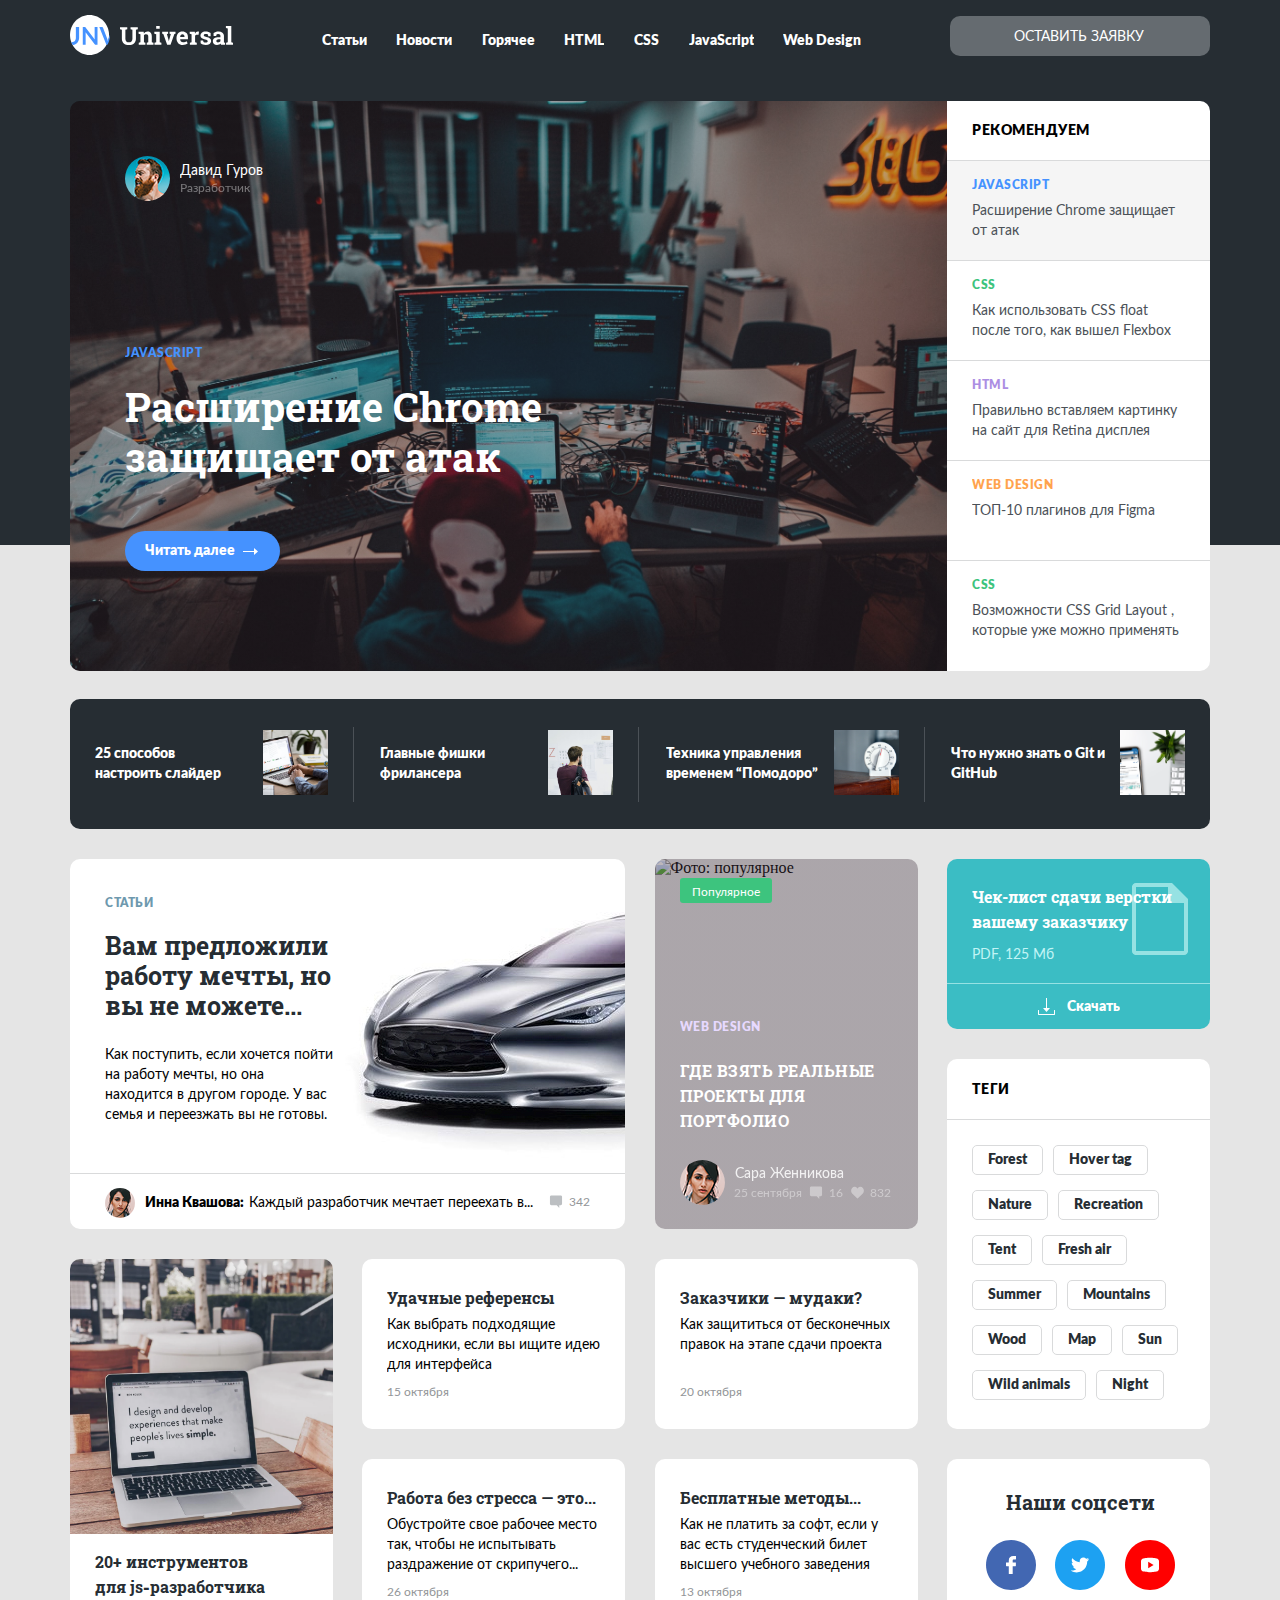
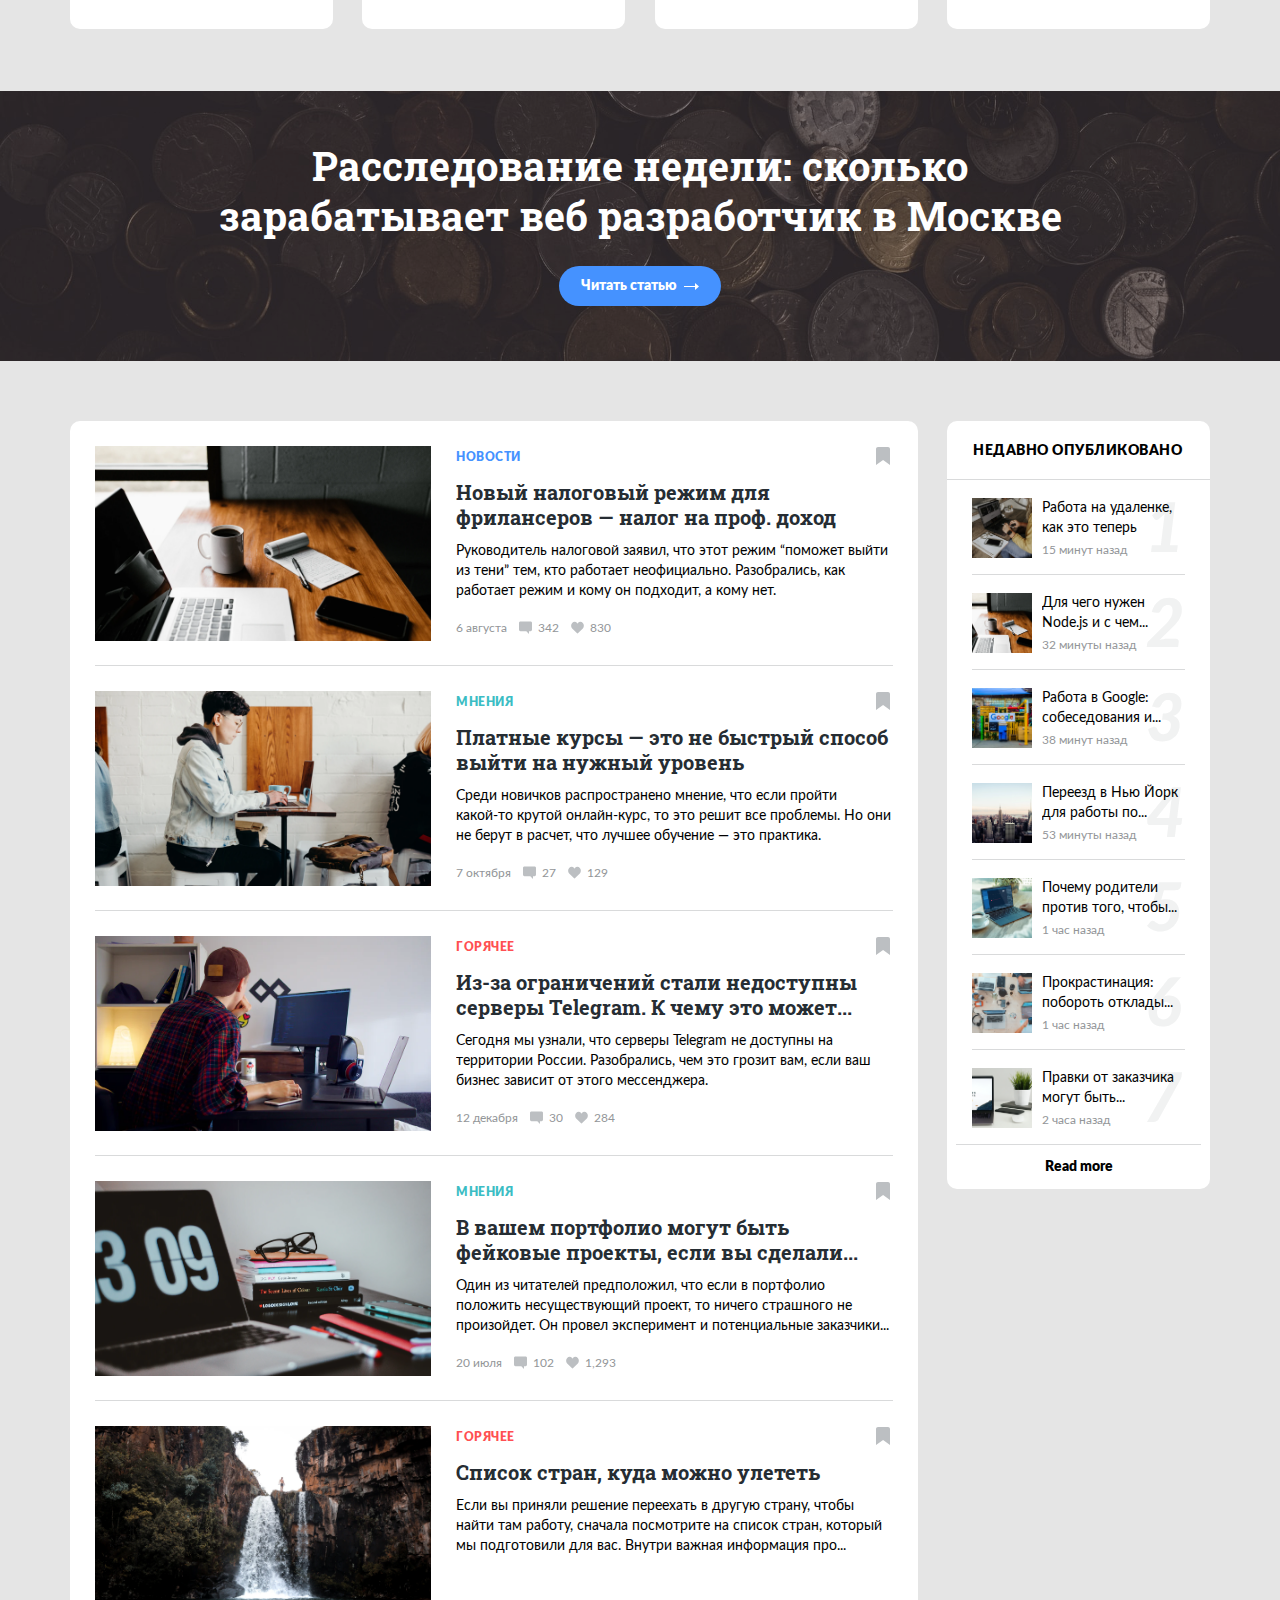
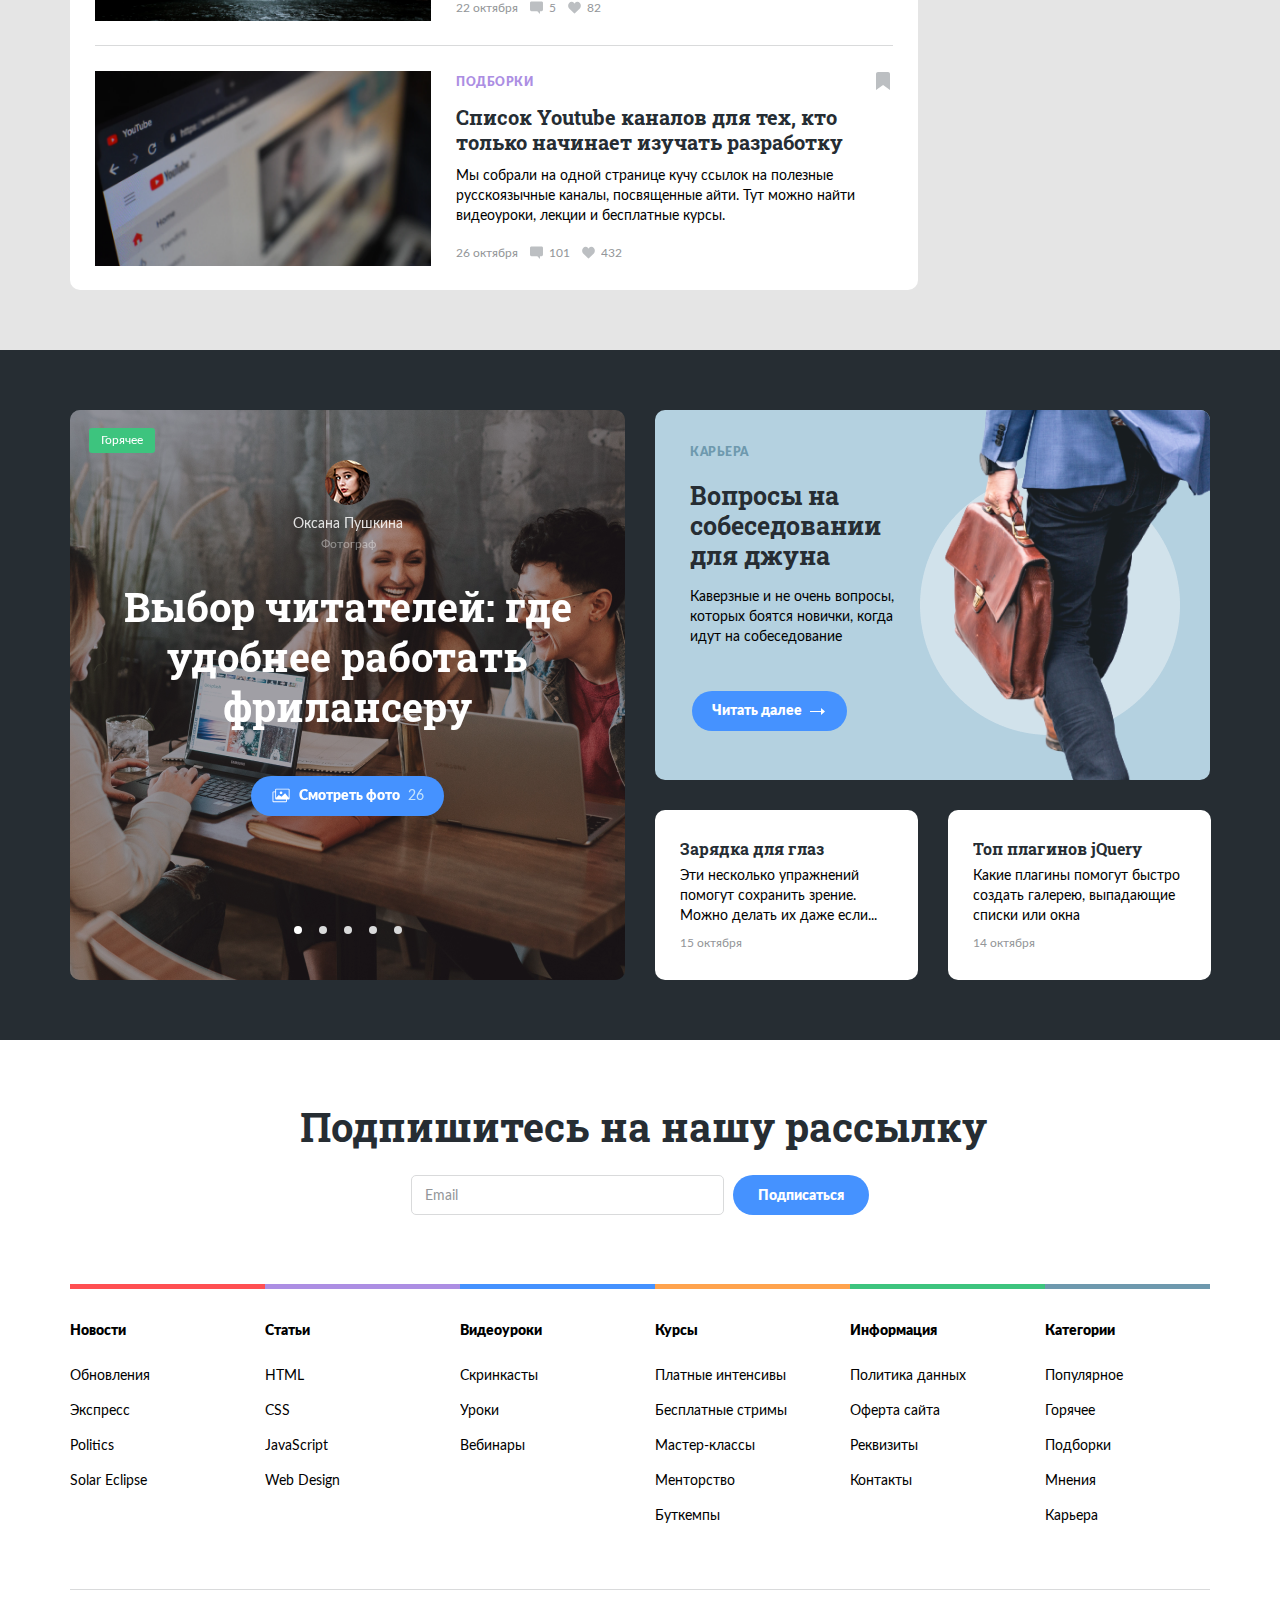
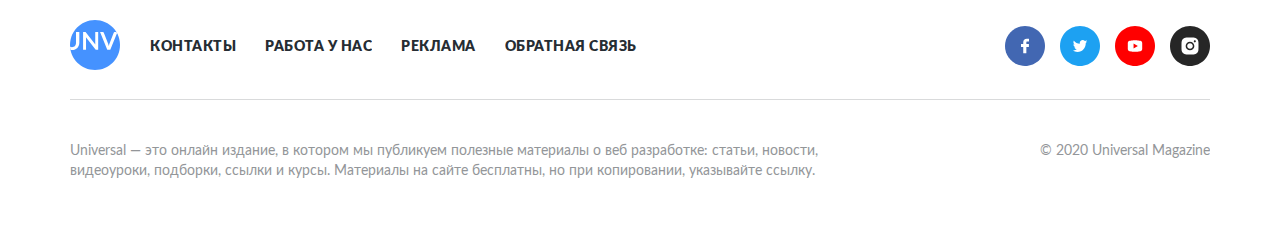
==== commit 64104c13: "create: article.html & section news" ====
--- a/index.html
+++ b/index.html
@@ -79,7 +79,7 @@
                     >javascript</strong
                   >
                   <h1 class="main__title">Расширение Chrome<br />защищает от атак</h1>
-                  <button class="button main__button" url="article.html">
+                  <button class="button main__button" formaction="article.html">
                     Читать далее
                     <img src="img/arrow.svg" alt="Стрелка" class="main__arrow" />
                   </button>
@@ -104,7 +104,7 @@
                   <h1 class="main__title">
                     Как использовать CSS float после того, как вышел Flexbox
                   </h1>
-                  <button class="button main__button" url="article.html">
+                  <button class="button main__button" formaction="article.html">
                     Читать далее
                     <img src="img/arrow.svg" alt="Стрелка" class="main__arrow" />
                   </button>
@@ -128,7 +128,7 @@
                   <h1 class="main__title">
                     Правильно вставляем картинку<br />на сайт для Retina дисплея
                   </h1>
-                  <button class="button main__button" url="article.html">
+                  <button class="button main__button" formaction="article.html">
                     Читать далее
                     <img src="img/arrow.svg" alt="Стрелка" class="main__arrow" />
                   </button>
@@ -152,7 +152,7 @@
                     >web design</strong
                   >
                   <h1 class="main__title">ТОП-10 плагинов для Figma</h1>
-                  <button class="button main__button" url="article.html">
+                  <button class="button main__button" formaction="article.html">
                     Читать далее
                     <img src="img/arrow.svg" alt="Стрелка" class="main__arrow" />
                   </button>
@@ -176,7 +176,7 @@
                   <h1 class="main__title">
                     Возможности CSS Grid Layout, которые уже можно применять
                   </h1>
-                  <button class="button main__button" url="article.html">
+                  <button class="button main__button" formaction="article.html">
                     Читать далее
                     <img src="img/arrow.svg" alt="Стрелка" class="main__arrow" />
                   </button>
@@ -533,7 +533,7 @@
         <h1 class="title title--large_light money__title">
           Расследование недели: сколько зарабатывает веб разработчик в Москве
         </h1>
-        <button class="button money__button" url="article.html">
+        <button class="button money__button" formaction="article.html">
           Читать статью
           <img src="img/arrow.svg" alt="Стрелка" class="money__arrow" />
         </button>
@@ -1103,7 +1103,7 @@
               <h2 class="title title--large_light hints__card-slider-title">
                 Выбор читателей: где удобнее работать фрилансеру
               </h2>
-              <button class="button hints__card-slider-button" url="article.html">
+              <button class="button hints__card-slider-button" formaction="article.html">
                 <img
                   src="img/Images.svg"
                   alt=""
@@ -1187,7 +1187,7 @@
                   Каверзные и не очень вопросы, которых боятся новички, когда идут на
                   собеседование
                 </p>
-                <button class="button hints__card-career-button" url="article.html">
+                <button class="button hints__card-career-button" formaction="article.html">
                   Читать далее
                   <img
                     src="img/arrow.svg"
@@ -1401,9 +1401,9 @@
             <option class="modal__option" value="">Тема 2</option>
           </select>
           <span class="text modal__name">Сообщение</span>
-          <textarea type="text" class="modal__message input"></textarea>
+          <textarea class="text modal__message input"></textarea>
           <span class="text modal__name">Email</span>
-          <input type="text" class="input modal__email">
+          <input type="text" class="text input modal__email">
           <div class="modal__data-processing data-processing">
             <input class="data-processing__checkbox" type="checkbox" name="data_processing" id="data_processing" checked>
             <label for="data_processing" class="text data-processing__label">Согласен с обработкой данных</label>
@@ -1414,6 +1414,7 @@
       </div>
       <!-- /.modal__dialog -->
 
+
     </div>
     <!-- /.modal -->
 
--- a/css/style.css
+++ b/css/style.css
@@ -1 +1 @@
-/*! normalize.css v8.0.1 | MIT License | github.com/necolas/normalize.css */html{line-height:1.15;-webkit-text-size-adjust:100%}body{margin:0}main{display:block}h1{font-size:2em;margin:.67em 0}hr{box-sizing:content-box;height:0;overflow:visible}pre{font-family:monospace,monospace;font-size:1em}a{background-color:transparent}abbr[title]{border-bottom:none;text-decoration:underline;-webkit-text-decoration:underline dotted;text-decoration:underline dotted}b,strong{font-weight:bolder}code,kbd,samp{font-family:monospace,monospace;font-size:1em}small{font-size:80%}sub,sup{font-size:75%;line-height:0;position:relative;vertical-align:baseline}sub{bottom:-0.25em}sup{top:-0.5em}img{border-style:none}button,input,optgroup,select,textarea{font-family:inherit;font-size:100%;line-height:1.15;margin:0}button,input{overflow:visible}button,select{text-transform:none}button,[type=button],[type=reset],[type=submit]{-webkit-appearance:button}button::-moz-focus-inner,[type=button]::-moz-focus-inner,[type=reset]::-moz-focus-inner,[type=submit]::-moz-focus-inner{border-style:none;padding:0}button:-moz-focusring,[type=button]:-moz-focusring,[type=reset]:-moz-focusring,[type=submit]:-moz-focusring{outline:1px dotted ButtonText}fieldset{padding:.35em .75em .625em}legend{box-sizing:border-box;color:inherit;display:table;max-width:100%;padding:0;white-space:normal}progress{vertical-align:baseline}textarea{overflow:auto}[type=checkbox],[type=radio]{box-sizing:border-box;padding:0}[type=number]::-webkit-inner-spin-button,[type=number]::-webkit-outer-spin-button{height:auto}[type=search]{-webkit-appearance:textfield;outline-offset:-2px}[type=search]::-webkit-search-decoration{-webkit-appearance:none}::-webkit-file-upload-button{-webkit-appearance:button;font:inherit}details{display:block}summary{display:list-item}template{display:none}[hidden]{display:none}*{box-sizing:border-box}body{background-color:#e5e5e5}@font-face{font-family:"Lato",sans;src:url("../fonts/Lato-Bold.woff2") format("woff2"),url("../fonts/Lato-Bold.woff") format("woff");font-weight:bold;font-style:normal}@font-face{font-family:"Lato";src:url("../fonts/Lato-Regular.woff2") format("woff2"),url("../fonts/Lato-Regular.woff") format("woff");font-weight:normal;font-style:normal}@font-face{font-family:"Lato";src:url("../fonts/Lato-Black.woff2") format("woff2"),url("../fonts/Lato-Black.woff") format("woff");font-weight:900;font-style:normal}.container{max-width:1140px;margin:auto}img{height:100%;max-width:100%}.button{color:#fff;border-radius:20px;background-color:#4592ff;border:none;cursor:pointer}a{text-decoration:none;color:inherit}.title{margin:0;font-family:"Roboto Slab",sans;font-style:normal;font-weight:bold}.title--small_black{font-size:16px;line-height:25px;color:#262d33}.title--small_light{font-size:16px;line-height:25px;color:#fff}.title--medium_black{font-size:20px;line-height:25px;color:#262d33}.title--big_black{font-size:25px;line-height:30px;color:#262d33}.title--large_light{font-size:40px;line-height:50px;color:#fff}.text{margin:0;font-family:"Lato",sans-serif;font-style:normal;font-weight:normal;font-size:14px;line-height:20px}.tag{font-family:Lato;font-style:normal;font-weight:900;font-size:12px;line-height:15px;letter-spacing:.5px;text-transform:uppercase}.tag--css{color:#3dc47e}.tag--javascript{color:#4592ff}.tag--html{color:#ac8ee3}.tag--web{color:#ffa34d}.tag--web_light{color:#e7d9ff}.tag--article{color:#6e99ae}.tag--new{color:#4592ff}.tag--opinion{color:#3bbdc4}.tag--hot{color:#ff4f52}.tag--compilations{color:#ac8ee3}.tag--career{color:#6e99ae}.message-group{display:flex}.message-group__icon{width:14.5px;height:13px}.message-group__icon--light{opacity:.4}.message-group__number{margin-left:5.75px;display:block;font-family:Lato;font-style:normal;font-weight:normal;font-size:12px;line-height:15px;color:#939699}.message-group__number--light{opacity:.4;color:#fff}.like-group{display:flex}.like-group__icon{width:15px;height:13px}.like-group__icon--light{opacity:.4}.like-group__number{margin-left:5.12px;font-family:Lato;font-style:normal;font-weight:normal;font-size:12px;line-height:15px;color:#939699}.like-group__number--light{opacity:.4;color:#fff}.date{font-family:Lato;font-style:normal;font-weight:normal;font-size:12px;line-height:15px;color:#939699}.date--light{opacity:.4;color:#fff}.header{padding:15px 0;background-color:#262d33;font-family:"Lato",sans;font-style:normal;font-size:14px;line-height:20px}.header-wrapper{display:flex;flex-wrap:wrap;justify-content:space-between;align-items:center}.header__link{max-width:101px;max-height:40px;text-align:center;overflow:hidden;font-weight:900;color:#fff;font-size:14px;line-height:20px;font-weight:900}.header__link--mobile_visible{display:none}.header__background-menu{display:flex;justify-content:center}.header .menu-wrapper{margin-top:6px;margin-bottom:0;padding-left:0;display:flex;justify-content:space-between;width:540px}.header__button{max-width:292px;max-height:58px;overflow:hidden;font-weight:normal;margin-top:-4px;padding:13px 66px 11px 64px;border:none;border-radius:10px;background-color:#656b70;color:#fff;text-transform:uppercase}.header__button-menu{display:none}.main__background{position:relative;background-color:#262d33;height:469px}.main__card{display:flex;width:1140px;top:25px;right:50%;transform:translateX(50%);position:absolute;border-radius:10px;overflow:hidden}.main__tag{display:block;max-height:15px;max-width:450px;overflow:hidden;text-transform:uppercase;margin-bottom:8px}.main__tag--margin{margin-bottom:21px}.main__text{margin:0;padding:0;max-height:40px;overflow:auto;font-weight:normal;font-size:14px;line-height:20px}.main__tabs{margin:0;padding:0;font-family:"Lato",sans-serif;font-style:normal;list-style-type:none;background-color:#fff;z-index:20}.main__recommendation{max-width:263px;height:59px;overflow:auto;padding:20px 25px 19px 25px;display:block;font-weight:900;font-size:14px;line-height:20px;text-transform:uppercase;letter-spacing:.5px}.main__tab{width:263px;height:99px;padding:17px 25px 17px 25px;text-decoration:none;cursor:pointer}.main__tab--active{background-color:#f5f5f5}.main__tab--last{height:110px}.main__link{color:#4b5157;display:block}.main__delimiter{background-color:#d9dadb;width:100%;height:1px}.main__tabs-content{margin:0;padding:0;width:877px;height:570px}.main__list{margin:0;padding:0;list-style:none;height:100%}.main__element{display:none}.main__element--active{display:block;position:relative}.main__element::after{content:"";position:absolute;width:100%;height:100%;top:0;left:0;right:0;bottom:0;background:linear-gradient(0deg, rgba(64, 48, 61, 0.35), rgba(64, 48, 61, 0.35));z-index:12}.main__info-1,.main__info-2,.main__info-3,.main__info-4,.main__info-5{position:absolute;top:55px;left:55px;z-index:13}.main__image{height:570px;width:877px;-o-object-fit:cover;object-fit:cover}.main__avatar{border-radius:50%;-o-object-fit:cover;object-fit:cover;width:45px;height:45px}.main__author{display:flex;flex-wrap:wrap;margin-bottom:145px}.main__author-group{max-width:180px;margin-top:-1px;margin-bottom:-1 px}.main__avatar{margin-right:10px}.main__title{max-width:779px;height:101px;overflow:auto;margin:0 0 48px 0;color:#fff;font-family:"Roboto Slab",sans;font-style:normal;font-weight:bold;font-size:40px;line-height:50px}.main__button{max-width:205px;max-height:56px;overflow:hidden;padding:10px 22px 10px 20px;font-family:Lato;font-style:normal;font-weight:900;font-size:14px;line-height:20px}.main__arrow{margin-left:5px;width:15px;height:7px}.author-group{display:flex;flex-direction:column;justify-content:center;font-family:Lato;font-style:normal;font-weight:normal;color:#fff}.author__name{overflow:auto;max-height:40px;font-size:14px;line-height:20px}.author__position{overflow:hidden;max-height:16px;opacity:.4;font-size:12px;line-height:15px}.lifehacks{padding-top:154px;padding-bottom:30px}.lifehacks-wrapper{display:flex;justify-content:space-between;background-color:#262d33;height:130px;border-radius:10px;color:#fff}.lifehacks__card{padding-left:25px;display:flex;align-items:center;justify-content:space-between;max-width:284px}.lifehacks__text{width:154px;max-height:80px;overflow:auto;margin:0;font-family:Lato;font-style:normal;font-weight:900;font-size:14px;line-height:20px}.lifehacks__image{margin-top:-3px;width:65px;height:65px;-o-object-fit:cover;object-fit:cover;margin-left:15px}.main-card{grid-column:1/3;grid-row:1/3;cursor:pointer}.popular-card{grid-column:3/4;grid-row:1/2;cursor:pointer}.checklist-card{grid-column:4/5;grid-row:1}.photo-card{grid-column:1/2;grid-row:3/4;cursor:pointer}.card-1{grid-column:2/3;grid-row:3;cursor:pointer}.card-2{grid-column:3/4;grid-row:3;cursor:pointer}.card-3{grid-column:2/3;grid-row:4;cursor:pointer}.card-4{grid-column:3/4;grid-row:4;cursor:pointer}.tags-card{grid-column:4/5;grid-row:2/3}.social-network-card{grid-column:4/5;grid-row:4}.content{padding-bottom:62px}.content-wrapper{display:grid;grid-template-columns:repeat(4, 1fr);grid-auto-rows:170px;-moz-column-gap:29px;column-gap:29px;row-gap:30px}.content__main-card{width:555px;padding-top:15px;display:flex;flex-wrap:wrap;background-color:#fff;border-radius:10px}.content__main-info{padding:22px 0 0 35px}.content__main-tag{display:block;max-width:218px;height:15px;overflow:auto}.content__main-title{height:91px;margin-bottom:25px;margin-top:20px;width:228px;overflow:auto}.content__main-text{height:81px;overflow:auto;margin-top:-2px;width:228px}.content__main-image-wrapper{-o-object-fit:cover;object-fit:cover;width:292px;height:299px}.content__main-delimiter{width:100%;height:1px;background-color:#d9dadb}.content__main-footer{width:555px;padding:14px 35px 12px 35px;display:flex;align-items:center}.content__main-footer-text{max-height:20px;flex-grow:1;overflow:auto;margin-left:4px}.content__main-author-group{display:flex;align-items:center}.content__main-avatar{width:30px;height:30px;border-radius:50%}.content__main-name{width:100px;max-height:20px;overflow:auto;margin-left:10px;font-family:Lato;font-style:normal;font-weight:900;font-size:14px;line-height:20px}.content__popular-card{width:263px;height:370px;padding:19px 20px 24px 25px;position:relative;border-radius:10px;overflow:hidden}.content__popular-card::before{content:"";position:absolute;top:0;right:0;left:0;bottom:0;background:linear-gradient(0deg, rgba(64, 48, 61, 0.35), rgba(64, 48, 61, 0.35));z-index:-1}.content__popular-mark{display:block;width:92px;height:25px;background-color:#3dc47e;color:#fff;border-radius:3px;text-align:center;padding:7px 3px 7px;font-family:Lato;font-style:normal;font-weight:normal;font-size:12px;line-height:15px;margin-bottom:117px;overflow:hidden}.content__popular-tag{display:block;width:195px;height:15px;overflow:auto}.content__popular-title{margin-top:23px;margin-bottom:27px;height:75px;overflow:auto;letter-spacing:.5px;text-transform:uppercase}.content__popular-image{position:absolute;top:0;right:0;left:0;bottom:0;z-index:-2;width:263px;height:370px;-o-object-fit:cover;object-fit:cover}.content__popular-footer{display:flex;flex-wrap:wrap;align-items:center}.content__popular-footer-avatar{width:45px;height:45px;border-radius:50%;overflow:hidden}.content__popular-footer-name{width:100%;overflow:auto;height:20px;margin-top:-4px;margin-bottom:2px;color:#fff;opacity:.85;width:153x}.content__popular-footer-info{margin-left:10px;margin-top:4px;width:157px;display:flex;flex-wrap:wrap;justify-content:space-between}.content__popular-footer-date{margin-left:-1px;max-width:74px;overflow:auto;height:16px}.content__checklist-card{width:263px;height:170px;border-radius:10px;background-color:#3bbdc4}.content__checklist-title{height:50px;overflow:auto;max-width:216px}.content__checklist-top{display:flex;justify-content:flex-end;position:relative;padding:24px 22px 28px 25px;width:100%}.content__checklist-info{position:absolute;top:25px;left:25px}.content__checklist-weight{color:#c1f4f5;margin-top:11px;max-width:150px;height:20px;overflow:auto}.content__checklist-image-wrapper{width:56px;height:72px}.content__checklist-bottom{display:flex;justify-content:center;align-items:center;border-top:1px solid #96e2e3;cursor:pointer;height:47px}.content__checklist-download{width:20px;height:20px}.content__checklist-link{max-width:165px;height:20px;overflow:auto;font-weight:900;color:#fff;margin-left:11px}.content__photo-card{width:263px;height:370px;background-color:#fff;border-radius:10px;overflow:hidden}.content__photo-wrapper{width:263px;height:275px}.content__photo-image{width:100%;-o-object-fit:cover;object-fit:cover}.content__photo-title{padding:15px 51px 30px 25px;max-height:145px;overflow:auto}.content__card{width:263px;height:170px;padding:26px 25px 30px 25px;background-color:#fff;border-radius:10px}.content__card-title{width:213px;height:25px;overflow:auto;margin-bottom:5px}.content__card-text{margin-bottom:10px;width:213px;height:60px;overflow:auto}.content__card-date{display:block;height:15px;max-width:213px;overflow:auto}.content__tags-card{width:263px;height:370px;background-color:#fff;border-radius:10px;overflow:auto}.content__tags-title{padding:21px 25px 19px 25px;height:60px;overflow:auto;font-weight:900;letter-spacing:.5px;text-transform:uppercase}.content__tags-delimiter{width:100%;height:1px;background-color:#d9dadb}.content__tags-wrapper{display:flex;flex-wrap:wrap;padding:25px 4px 0 25px}.content__tags-tag{max-width:208px;height:30px;overflow:auto;padding:4px 15px;margin-right:10px;margin-bottom:15px;border-radius:5px;border:1px solid #d9dadb;color:#262d33;font-weight:900;cursor:pointer}.content__social-network-card{display:flex;flex-wrap:wrap;justify-content:space-between;width:263px;height:170px;padding:31px 35px 40px 39px;background-color:#fff;border-radius:10px}.content__social-network-title{max-width:190px;height:25px;overflow:auto;margin-bottom:25px;flex-basis:100%;text-align:center}.content__social-network-wrapper{width:50px;height:50px;cursor:pointer}.content__social-network-wrapper-icon{display:flex;justify-content:space-between;width:190px}.content__message-number,.content__like-number{max-width:21px;height:16px;overflow:auto}.money{position:relative;padding:50px 0 55px 0;background-image:url(../img/money.jpg);background-repeat:no-repeat;background-position:center;background-size:cover}.money:before{content:"";position:absolute;top:0;left:0;right:0;bottom:0;background:rgba(64,48,61,.35)}.money-wrapper{position:relative;max-width:946px;margin:auto;text-align:center}.money__title{margin-bottom:24px;height:101px;overflow:auto}.money__button{padding:10px 22px 10px 22px;font-family:Lato;font-style:normal;font-weight:900;font-size:14px;line-height:20px;max-width:300px;max-height:40px;overflow:hidden}.money__arrow{margin-left:5px;width:15px;height:7px}.articles{padding-top:60px;padding-bottom:60px}.articles-wrapper{display:grid;grid-template-columns:repeat 2,1fr;grid-template-rows:770px,700px;-moz-column-gap:29px;column-gap:29px}.articles__main{grid-column:1;grid-row:span 2;border-radius:10px;overflow:hidden;background-color:#fff}.articles__card{display:flex;padding:25px 25px 24px 25px}.articles__delimiter{width:798px;height:1px;background-color:#d9dadb;margin-left:25px}.articles__info{display:flex;flex-direction:column;position:relative}.articles__tag{display:block;margin-top:4px;width:267px;height:15px;margin-bottom:15px;overflow:auto}.articles__bookmark-wrapper{position:absolute;top:0;right:0;width:20px;height:20px;cursor:pointer}.articles__image{-o-object-fit:cover;object-fit:cover}.articles__image-wrapper{flex-shrink:0;margin-right:25px;width:336px;height:195px}.articles__title{width:437px;max-height:50px;margin-bottom:11px;overflow:auto}.articles__text{width:437px;height:60px;flex-grow:1;margin-bottom:20px;overflow:auto}.articles__rating{display:flex;margin-bottom:5px}.articles__date{margin-right:11px;max-width:68px;overflow:auto;height:15px}.articles__message-number{margin-right:11.12px;max-width:60px;height:15px;overflow:auto}.articles__like-number{max-width:60px;height:15px;overflow:auto}.articles__recent{grid-column:2;grid-row:1;background-color:#fff;border-radius:10px;overflow:hidden}.articles__recent-card{position:relative;display:flex;padding:18px 25px 16px 25px;cursor:pointer}.articles__recent-bc-number{position:absolute;top:22px;right:25px;width:41px;height:50px;opacity:.8}.articles__recent-delimiter{width:213px;height:1px;margin-left:25px;background-color:#d9dadb}.articles__recent-wrapper{flex-shrink:0;margin-right:10px;width:60px;height:60px}.articles__recent-image{-o-object-fit:cover;object-fit:cover}.articles__recent-title{width:263px;padding:20px 10px 17px 26px;height:59px;overflow:auto;border-bottom:1px solid #d9dadb;text-transform:uppercase;font-weight:900;letter-spacing:.5px}.articles__recent-readmore{padding:10px;display:flex;justify-content:center;align-items:center;height:45px;overflow:auto;width:245px;margin-left:9px;border-top:1px solid #d9dadb;font-weight:900;cursor:pointer}.articles__recent-name{width:143px;height:40px;overflow:auto;margin-bottom:5px}.articles__recent-time{display:block;width:143px;height:15px;overflow:auto}path.active{fill:#ff4f52}.hints{padding-top:60px;padding-bottom:60px;background-color:#262d33}.hints-wrapper{display:grid;grid-template-columns:repeat 3,1fr;grid-auto-rows:-webkit-min-content;grid-auto-rows:min-content;grid-gap:30px}.hints__card-slider{grid-column:1/2;grid-row:1/3}.hints__card-career{grid-column:2/4;grid-row:1}.hints__card-1{grid-column:2;grid-row:2}.hints__card-2{grid-column:3;grid-row:2}.hints__slider-image{-o-object-fit:cover;object-fit:cover}.hints__swiper-container{width:555px;height:570px;position:relative}.hints__swiper-container::before{content:"";position:absolute;top:0;left:0;right:0;bottom:0;width:100%;height:100%;background:rgba(64,48,61,.35);z-index:2}.hints__swiper-wrapper{position:relative}.hints__card{background-color:#fff;width:263px;height:170px;padding:26px 25px 30px 25px;border-radius:10px}.hints__card-title{width:213px;height:25px;overflow:auto;margin-bottom:5px}.hints__card-text{margin-bottom:10px;width:213px;height:60px;overflow:auto}.hints__card-date{display:block;height:15px;max-width:213px;overflow:auto}.hints__card-slider{width:555px;height:570px;position:relative;border-radius:10px;overflow:hidden}.hints__card-slider-mark{padding:5px 12px;max-width:255px;max-height:40px;overflow:auto;position:absolute;top:18px;left:18.5px;z-index:5;color:#fff;background-color:#3dc47e;font-family:Lato;font-style:normal;font-weight:normal;font-size:12px;line-height:15px;border-radius:3px}.hints__card-slider-info{padding:50px 50px 0 50px;position:absolute;top:0;left:0;right:0;z-index:3;display:flex;align-items:center;flex-direction:column}.hints__card-slider-avatar{margin-bottom:9px;border-radius:50%;-o-object-fit:cover;object-fit:cover;width:45px;height:45px}.hints__card-slider-name{margin-bottom:2px;display:block;font-family:Lato;font-style:normal;font-weight:normal;font-size:14px;line-height:20px;opacity:.85;color:#fff;height:21px;max-width:166px;overflow:auto}.hints__card-slider-position{margin-left:2px;margin-bottom:29px;font-family:Lato;font-style:normal;font-weight:normal;font-size:12px;line-height:15px;opacity:.4;color:#fff;height:16px;max-width:166px;overflow:auto}.hints__card-slider-title{width:455px;height:154px;margin-bottom:40px;overflow:auto;text-align:center}.hints__card-slider-button{max-width:280px;max-height:40px;overflow:hidden;display:flex;padding:10px 20px;font-family:Lato;font-style:normal;font-weight:900;font-size:14px;line-height:20px;cursor:pointer}.hints__card-slider-button-image{margin-right:7px;width:21px;height:18px}.hints__card-slider-button-number{margin-left:8px;font-weight:normal;color:#c5e4fc}.hints__card-career-wrapper{position:relative;background-color:#b4d1e0;width:555px;height:370px;overflow:hidden;border-radius:10px}.hints__card-career-image{-o-object-fit:cover;object-fit:cover}.hints__card-career-info{position:absolute;padding:35px 0 50px 35px;top:0;left:0}.hints__card-career-tag{display:block;margin-bottom:21px;width:213px;height:15px;overflow:auto}.hints__card-career-title{margin-bottom:15px;width:213px;height:91px;overflow:auto}.hints__card-career-text{width:213px;height:61px;overflow:auto;margin-bottom:43px}.hints__card-career-button{margin-left:2px;max-width:205px;max-height:56px;overflow:hidden;padding:10px 22px 10px 20px;font-family:Lato;font-style:normal;font-weight:900;font-size:14px;line-height:20px;cursor:pointer}.hints__card-career-arrow{margin-left:5px;width:15px;height:7px}.subscribe{background-color:#fff}.subscribe-wrapper{padding-top:62px;padding-bottom:69px;margin:auto;width:750px;display:flex;flex-wrap:wrap;justify-content:center}.subscribe__title{margin-top:0;margin-left:35px;margin-bottom:22px;height:51px;overflow:auto;flex-basis:100%;font-size:40px;line-height:50px;color:#262d33;font-family:"Roboto Slab",sans;font-style:normal;font-weight:bold}.subscribe__input{width:313px;height:40px;padding-right:13px;padding-left:13px;border:1px solid #d9dadb;border-radius:5px;margin-right:5px;outline:none}.subscribe__input::-moz-placeholder{font-family:Lato;font-style:normal;font-weight:normal;font-size:14px;line-height:20px;color:#939699}.subscribe__input:-ms-input-placeholder{font-family:Lato;font-style:normal;font-weight:normal;font-size:14px;line-height:20px;color:#939699}.subscribe__input::placeholder{font-family:Lato;font-style:normal;font-weight:normal;font-size:14px;line-height:20px;color:#939699}.subscribe__button{padding:11px 25px 9px;max-width:186px;height:40px;font-family:Lato;font-style:normal;font-weight:900;font-size:14px;line-height:20px;overflow:auto}.footer{background-color:#fff}.footer-card-wrapper{display:grid;grid-template-columns:1fr 1fr 1fr 1fr 1fr 165px;grid-auto-rows:-webkit-min-content;grid-auto-rows:min-content}.footer__news{grid-column:1/2}.footer__articles{grid-column:2/3}.footer__video-lessons{grid-column:3/4}.footer__courses{grid-column:4/5}.footer__information{grid-column:5/6}.footer__categories{grid-column:6/7}.footer__card{display:flex;flex-wrap:wrap;flex-direction:column}.footer__line{width:100%;height:5px;margin-bottom:32px}.footer__line--news{background-color:#ff4f52}.footer__line--articles{background-color:#ac8ee3}.footer__line--video-lessons{background-color:#4592ff}.footer__line--courses{background-color:#ffa34d}.footer__line--information{background-color:#3dc47e}.footer__line--categories{background-color:#6e99ae;width:165px}.footer__title{width:165px;height:20px;margin-bottom:25px;font-weight:bold;overflow:auto}.footer__text{width:165px;height:20px;margin-bottom:15px;overflow:auto}.footer__delimiter-up{width:100%;height:1px;background-color:#d9dadb;margin-top:48px}.footer__delimiter-down{width:100%;height:1px;background-color:#d9dadb}.footer__logo{width:50px;height:50px}.footer-info-wrapper{display:flex;flex-wrap:wrap;align-items:center;padding-top:30px;padding-bottom:25px}.footer__info{display:flex;flex-grow:1;margin-left:30px}.footer__info-link{cursor:pointer}.footer__link{display:block;max-width:150px;height:20px;overflow:auto;margin-right:29px;font-family:Lato;font-style:normal;font-weight:900;font-size:14px;line-height:20px;letter-spacing:.5px;color:#262d33;text-transform:uppercase;cursor:pointer}.footer__social-networks{display:flex}.footer__social-network-wrapper{display:block;margin-left:15px;margin-bottom:3px;width:40px;height:40px}.footer__social-network-image{width:40px;height:40px}.footer__footnote{display:flex;justify-content:space-between;padding-top:41px;padding-bottom:55px}.footer__description{color:#939699;width:750px;height:40px;overflow:auto}.footer__copyrigh{display:block;width:189px;text-align:end;height:22px;overflow:auto;color:#939699}.modal__overlay{position:fixed;top:0;left:0;right:0;bottom:0;z-index:100;visibility:hidden;opacity:0;transition:opacity .2s;background:rgba(40,47,54,.8)}.modal__overlay--visible{visibility:visible;opacity:1}.modal__dialog{position:fixed;overflow-y:auto;max-height:100%;top:50%;left:50%;padding:33px 88px;border-radius:10px;overflow:hidden;transform:translate(-50%, -50%);background-color:#fff;max-width:360px;padding:30px 35px 40px 35px;z-index:101;visibility:hidden;opacity:0;transition:opacity .2s}.modal__dialog--visible{visibility:visible;opacity:1}.modal__close{width:16px;height:16px;position:absolute;right:16px;top:17px;text-decoration:none;cursor:pointer}.modal__title{margin-bottom:25px;font-size:20px;line-height:25px}.modal__form{display:flex;flex-direction:column;flex-wrap:wrap}.modal__name{margin-bottom:5px;font-weight:900}.modal__select{padding:10px 40px 8px 15px;-webkit-appearance:none;-moz-appearance:none;appearance:none;background:url(../img/select.svg) no-repeat right center;outline:0;background-size:auto;background-position:right 13px top 50%,0 0}.modal__select:invalid:not(:focus){color:#939699}.modal__select:invalid:focus{color:#939699}.modal__select:focus option{color:initial}.modal__message{height:120px;resize:none}.modal__data-processing{display:flex;align-items:center;margin-bottom:30px;color:#4b5157}.modal__button{padding:10px 25px;width:122px}.input{padding:8px 15px;margin-bottom:15px;width:290px;min-height:40px;outline:none;border:1px solid #d9dadb;border-radius:5px;background-color:#fff;outline:none}.data-processing__checkbox{margin-right:10px;width:20px;height:20px}@media(max-width: 1200px){.container{width:960px}.header{padding:20px 0}.header__logo{width:124px}.header__button{max-width:223px;max-height:55px;padding:13px 20px 10px 20px}.main__background{height:423px}.main__card{width:960px}.main__tabs-content,.main__image{width:737px;height:479px}.main__tab{padding:12px 18px;width:223px;height:83px}.main__tab--last{height:93px}.main__title{margin-bottom:22px;max-width:627px;height:81px;overflow:auto;font-size:30px;line-height:40px}.main__recommendation{max-width:223px;max-height:49px;padding:14px 12px 14px 12px;font-size:12px;line-height:20px}.main__text{max-height:30px;font-size:12px;line-height:15px}.menu-wrapper{margin-top:0}.author__name{max-height:20px}.author__position{max-height:15px}.lifehacks{padding-top:103px}.lifehacks__text{width:109px}.main-card{grid-column:1/3;grid-row:1/3}.popular-card{grid-column:1/2;grid-row:3/4}.checklist-card{grid-column:3/4;grid-row:1}.photo-card{grid-column:2/3;grid-row:4/5}.card-1{grid-column:2/3;grid-row:3}.card-2{grid-column:3/4;grid-row:4}.card-3{grid-column:1/2;grid-row:4}.card-4{grid-column:1/2;grid-row:5}.tags-card{grid-column:3/4;grid-row:2/4}.social-network-card{grid-column:3/4;grid-row:5}.content-wrapper{grid-template-columns:repeat(3, 1fr);-moz-column-gap:27px;column-gap:27px}.content__main-card{width:631px;justify-content:space-between}.content__main-footer{width:631px}.content__tags-tag:nth-child(7){order:-1}.content__checklist-card{width:302px}.content__checklist-title{width:255px}.content__tags-card{width:302px}.content__card{width:302px}.content__card-text,.content__card-title{width:252px}.content__popular-card{width:302px;height:170px}.content__popular-mark{margin-bottom:28px}.content__popular-title{height:52px;margin-top:10px;margin-bottom:0;font-size:15px}.content__popular-image{width:100%;height:170px}.content__popular-footer{display:none}.content__photo-card{width:302px}.content__photo-wrapper{width:100%}.content__social-network-card{width:302px;padding-right:56px;padding-left:56px}.articles-wrapper{-moz-column-gap:20px;column-gap:20px}.articles__image-wrapper{width:195px;margin-right:15px}.articles__delimiter{width:645px}.articles__recent-card{padding:18px 16px 16px 16px}.articles__recent-title{padding:20px 7px 17px 7px;text-align:center;width:243px}.articles__recent-delimiter{margin-left:16px}.hints-wrapper{grid-template-columns:repeat 2,1fr;grid-gap:26px}.hints__slider-image{width:467px}.hints__card{padding:25px;height:100%;width:220.5px}.hints__card-title{width:100%}.hints__card-text{width:100%;height:80px}.hints__card-slider{grid-column:1/2;grid-row:1/3}.hints__card-career{grid-column:2/4;grid-row:1}.hints__card-career-wrapper{width:467px;height:292px}.hints__card-career-info{padding:25px 0 25px 25px}.hints__card-career-title{font-size:24px}.hints__card-career-tag{margin-bottom:8px}.hints__card-career-text{margin-bottom:12px}.hints__card-1{grid-column:2/3;grid-row:2}.hints__card-2{grid-column:3/4;grid-row:2}.hints__card-slider{width:467px;height:500px}.hints__card-slider-title{width:366px;font-size:30px;line-height:40px}.hints__swiper-container{width:467px;height:500px}.footer__line--categories{width:140px}.footer__title{width:140px}.footer__text{width:140px}.footer-card-wrapper{grid-template-columns:1fr 1fr 1fr 1fr 1fr 140px}}@media(min-width: 992px){.header__link:hover{color:#74787ecb}.header__button:hover{background-color:#8f9599}.lifehacks__card:not(:last-child):after{content:"";margin-left:25px;display:flex;width:1px;height:75px;background-color:#4b5157}.lifehacks__card:last-child{margin-right:25px}.content__link:hover,.content__text:hover,.footer__link:hover,.footer__text:hover{color:#74787ecb}.content__social-network-wrapper:hover,.footer__social-network-wrapper:hover{opacity:.7}}@media(max-width: 992px){.container{width:722px}.header{padding:16px 0 9px 0}.header-wrapper{align-items:start}.header__logo{flex-basis:100%}.header__image-logo{width:124px}.header__button{max-width:173px;max-height:46px;margin-top:-2px;padding:10px 32px 10px 28px;font-size:12px}.menu-wrapper{margin-top:5px;max-width:521px}.main__background{height:352px}.main__card{width:722px}.main__tabs-content,.main__image{width:526px;height:406px}.main__tab{padding:13px 10px;width:196px;height:72px}.main__tab--last{height:73px}.main__title{margin-bottom:22px;max-width:450px;height:81px;overflow:auto;font-size:25px;line-height:35px}.main__recommendation{max-width:196px;max-height:40px;padding:10px 10px;font-size:10px;line-height:20px}.main__tag{font-size:10px;line-height:15px;margin-bottom:3px}.main__info-1,.main__info-2,.main__info-3,.main__info-4,.main__info-5{top:37px;left:41px}.main__author{margin-bottom:111px}.main__avatar{width:40px;height:40px}.author__name{max-height:20px}.lifehacks{padding-top:94px}.lifehacks-wrapper{height:100%;flex-wrap:wrap;justify-content:center;align-items:center}.lifehacks__card{min-width:319px;padding:15px 41px}.lifehacks__text{width:154px;max-height:60px;font-size:13px;line-height:17px}.main-card{grid-column:1/2;grid-row:1}.popular-card{grid-column:1/2;grid-row:2}.checklist-card{grid-column:2/3;grid-row:2}.photo-card{grid-column:2/3;grid-row:3}.card-1{grid-column:1/2;grid-row:5}.card-2{grid-column:2/3;grid-row:4}.card-3{grid-column:1/2;grid-row:3}.card-4{grid-column:1/2;grid-row:4}.tags-card{grid-column:2/3;grid-row:1}.social-network-card{grid-column:2/3;grid-row:5}.text{font-size:13px;line-height:17px}.title{font-size:14px;line-height:20px}.content{padding-bottom:54px}.content-wrapper{grid-template-columns:repeat(2, 1fr);grid-auto-rows:-webkit-min-content;grid-auto-rows:min-content;-moz-column-gap:20px;column-gap:20px;row-gap:20px}.content__main-card{width:351px;padding-top:0;padding-left:0}.content__main-info{padding:27px 25px 25px 25px}.content__main-tag{font-size:10px;line-height:15px}.content__main-text{height:51px;width:298px}.content__main-title{height:40px;width:298px;margin-bottom:22px}.content__main-image-wrapper{display:none}.content__main-avatar{display:none}.content__main-name{margin-left:0}.content__main-footer{flex-wrap:wrap;padding:10px 25px}.content__main-footer-text{margin-left:0;margin-top:5px;margin-right:15px;width:242px}.content__main-message-group{display:none}.content__tags-card{width:351px;height:268px}.content__tags-wrapper{padding:25px 15px 2px 25px}.content__tags-title{height:55px;padding:19px 25px 19px 25px}.content__tags-tag:nth-child(12){order:-1}.content__popular-card{width:351px;padding-bottom:19px}.content__popular-mark{margin-bottom:28px}.content__popular-tag{margin-bottom:12px;font-size:10px;line-height:15px}.content__popular-title{height:43px}.content__checklist-card{width:351px}.content__checklist-title{width:238px}.content__photo-card{width:351px;height:146px;display:flex;align-items:center}.content__photo-wrapper{width:174px;height:170px;flex-shrink:0}.content__photo-title{padding:27px 25px 30px 25px;max-height:137px;overflow:auto}.content__card{width:351px;height:146px}.content__card-text{height:34px;width:301px}.content__card-title{width:298px}.content__social-network-card{width:351px;height:146px;padding:32px 80.5px}.content__social-network-title{margin-bottom:8px}.money{padding:45px 0 50px 0}.money__title{height:82px;font-size:30px;line-height:40px}.money-wrapper{max-width:712px}.articles__delimiter{width:672px}.articles-wrapper{grid-template-columns:1fr;grid-auto-rows:-webkit-min-content;grid-auto-rows:min-content}.articles__main{grid-column:1;grid-row:1}.articles__recent{grid-column:1;grid-row:2;margin-top:20px}.articles__recent-card{padding:18px 11px 16px 16px}.articles__recent-card:last-child{display:none}.articles__recent-card:nth-child(-n+5)::after{content:"";position:absolute;width:213px;height:1px;background-color:#d9dadb;bottom:0}.articles__recent-card-wrapper{display:flex;flex-wrap:wrap}.articles__recent-title{width:100%;text-align:center;padding:16px 20px;height:50px}.articles__recent-delimiter{display:none}.articles__recent-readmore{width:100%}.articles__title{width:388px;max-height:40px}.articles__text{width:388px;height:68px}.articles__image-wrapper{width:280px;height:187px}.articles__tag{font-size:10px;line-height:15px}.hints-wrapper{grid-gap:20px}.hints__slider-image{width:100%}.hints__card{width:263px}.hints__card-slider{grid-column:1/3;grid-row:1;width:100%;height:350px}.hints__card-slider-info{padding:30px 30px 0 30px}.hints__card-slider-position{margin-bottom:9px}.hints__card-slider-title{margin-bottom:28px;height:82px;font-size:29px;line-height:40px;width:530px}.hints__card-text{height:51px}.hints__card-career{grid-column:1;grid-row:2/4}.hints__card-career-wrapper{height:326px}.hints__card-career-title{font-size:25px;line-height:30px}.hints__card-career-tag{font-size:10px;line-height:15px;margin-bottom:25px}.hints__card-career-text{margin-bottom:29px}.hints__card-1{grid-column:2;grid-row:2}.hints__card-2{grid-column:2;grid-row:3}.hints__swiper-container{width:100%;height:350px}.hints__swiper-pagination{top:300px}.subscribe-wrapper{padding-top:57px;padding-bottom:64px;width:513px}.subscribe__title{height:42px;margin-left:0;font-size:30px;line-height:40px}.footer-card-wrapper{grid-template-columns:1fr 1fr 200px;row-gap:20px}.footer__line--categories{width:200px}.footer__line--video-lessons{width:200px}.footer__courses{grid-column:1/2;grid-row:2}.footer__information{grid-column:2/3;grid-row:2}.footer__categories{grid-column:3/4;grid-row:2}.footer__title{margin-bottom:20px}.footer__text{margin-bottom:12px}.footer__info{justify-content:center;margin-left:0}.footer__social-networks{flex-grow:1;justify-content:center}.footer__copyrigh{width:221px;height:20px}.footer__description{width:643px;height:51px}.footer__link:last-child{margin-right:0}}@media(max-width: 767px){.container{max-width:700px;width:87%}body{padding-top:61px}.header-wrapper{align-items:center}.header__logo{width:90px}.header__logo{flex-basis:auto}.header__link{max-width:240px;max-height:42px;overflow:auto}.header__link--mobile_visible{display:flex}.header__link--big{max-height:47px;overflow:hidden}.header__button{margin-top:1px;max-width:221px}.header__button--mobile_hidden{display:none}.header__button-menu{display:block;background-color:transparent;border:none}.header--mobile_fixed{position:fixed;top:0;left:0;right:0;z-index:25}.header .menu-wrapper{flex-direction:column;align-items:center;height:382px;margin-bottom:30px}.header__background-menu{display:none;position:fixed;top:61px;left:0;right:0;bottom:0;background-color:#262d33}.header__background-menu--visible{display:flex;overflow:auto}.main__background{height:295px}.main__card{flex-direction:column;max-width:87%}.main__tabs-content,.main__image{width:100%;height:270px}.main__info-1,.main__info-2,.main__info-3,.main__info-4,.main__info-5{top:18px;left:21px}.main__avatar{width:32px;height:32px}.main__name{font-size:10px;line-height:20px}.main__author{margin-bottom:62px}.main__position{font-size:8px;line-height:15px}.main__tag{width:237px;font-size:8px}.main__title{max-width:240px;font-size:17px;line-height:23px;margin-bottom:11px;height:69px}.main__tab{height:60px;width:100%}.main__button{max-width:240px;max-height:32px;padding:6px 20px;font-size:10px;line-height:20px}.main__arrow{width:12px;height:6px}.main__recommendation{max-width:270px}.lifehacks{padding-top:362px;padding-bottom:20px}.lifehacks-wrapper{height:100%}.lifehacks__card{padding:13px 10px;min-width:100%}.lifehacks__text{max-height:40px;width:70%;font-size:12px;line-height:15px}.lifehacks__image{margin-top:0;width:54px;height:43px}.lifehacks__delimiter{display:block;width:100%;background-color:#4b5157;height:1px}.main-card{grid-column:1;grid-row:2}.popular-card{grid-column:1;grid-row:6}.checklist-card{grid-column:1;grid-row:9}.photo-card{grid-column:1;grid-row:3}.card-1{grid-column:1;grid-row:5}.card-2{grid-column:1;grid-row:4}.card-3{grid-column:1;grid-row:7}.card-4{grid-column:1;grid-row:8}.tags-card{grid-column:1;grid-row:1}.social-network-card{grid-column:1;grid-row:10}.text{font-size:12px;line-height:15px}.tag{font-size:9px;line-height:14px}.date{font-size:11px}.content{padding-bottom:25px}.content-wrapper{grid-template-columns:1fr;grid-auto-rows:-webkit-min-content;grid-auto-rows:min-content;row-gap:15px}.content__tags-card{width:100%;height:100%;max-height:308px}.content__tags-title{height:41px;padding:13px 10px}.content__tags-wrapper{padding:13px 10px 3px 10px}.content__tags-tag{margin-bottom:10px;margin-right:9px}.content__tags-tag:nth-child(5){order:-1}.content__tags-tag:nth-child(4){order:1}.content__tags-tag:nth-child(12){order:1}.content__main-card{flex-wrap:nowrap;justify-content:space-between;width:100%;height:100%}.content__main-info{padding:13px 10px}.content__main-footer,.content__main-delimiter{display:none}.content__main-image-wrapper{display:block;width:176px;height:180px;flex-shrink:0}.content__main-text{width:100%;max-width:258px}.content__main-title{height:40px;max-width:258px;width:100%;margin-top:7px;margin-bottom:10px}.content__photo-card{width:100%;height:100%}.content__photo-wrapper{flex-shrink:0;flex-basis:50%;width:139px;height:147px}.content__photo-title{padding:0 10px;width:100%;text-align:center}.content__card{width:100%;height:100%;padding:13px 10px}.content__card-text{height:45px;width:100%;max-width:258px}.content__card-title{height:24px;max-width:258px;width:100%}.content__popular-card{width:100%;height:100%;padding:13px 10px}.content__popular-mark{font-size:10px;width:75px}.content__popular-title{margin-top:4px;font-size:12px}.content__popular-image{height:147px}.content__popular-tag{margin-bottom:10px}.content__checklist-card{width:100%;height:100%}.content__checklist-top{padding:14px 10px}.content__checklist-info{top:13px;left:10px}.content__social-network-card{width:100%;height:100%;padding:13px 44px;align-items:center}.content__social-network-wrapper{width:40px;height:40px}.content__social-network-wrapper-icon{width:216px}.content__social-network-title{margin-bottom:0}.money{padding:40px 0 45px 0}.money__button{font-size:10px;line-height:20px;padding:6px 20px}.money__arrow{width:12px;height:6px}.money__title{height:91px;font-size:24px;line-height:30px}.money-wrapper{max-width:480px}.articles{padding-top:25px;padding-bottom:25px}.articles__delimiter{width:97%;margin-left:10px}.articles__card{padding:13px 10px}.articles__image-wrapper{width:160px;height:160px}.articles__tag{margin-bottom:4px}.articles__title{width:100%}.articles__text{width:100%;height:67px;margin-bottom:0px}.articles__rating{margin-bottom:4px}.articles__recent-card{padding:18px 16px 16px 16px;flex-basis:50%}.articles__recent-card:nth-child(-n+7)::after{content:"";position:absolute;width:215px;height:1px;background-color:#d9dadb;bottom:0}.hints{padding-top:25px;padding-bottom:25px}.hints__swiper-container{height:285px}.hints__swiper-pagination{top:250px}.hints-wrapper{display:grid;grid-template-columns:1fr;grid-auto-rows:-webkit-min-content;grid-auto-rows:min-content;row-gap:15px}.hints__card{width:100%;height:100%;padding:13px 10px}.hints__card-slider{grid-column:1;grid-row:1;height:284px}.hints__card-slider-info{padding-top:18px}.hints__card-slider-mark{font-size:10px}.hints__card-slider-avatar{width:35px;height:35px}.hints__card-slider-name{font-size:12px;line-height:20px;height:20px;margin-bottom:0}.hints__card-slider-position{margin-bottom:12px;font-size:10px;line-height:20px;height:20px}.hints__card-slider-title{width:400px;height:64px;font-size:24px;line-height:30px}.hints__card-slider-button{font-size:10px;line-height:20px;padding:6px 20px}.hints__card-career{grid-column:1;grid-row:2}.hints__card-career-wrapper{height:223px;width:100%}.hints__card-career-image{height:223px;width:100%}.hints__card-career-info{padding:13px 10px}.hints__card-career-tag{margin-bottom:10px}.hints__card-career-title{height:60px;max-width:138px;font-size:14px;line-height:20px;margin-bottom:10px}.hints__card-career-text{width:174px;height:60px;margin-bottom:10px}.hints__card-career-button{max-width:240px;max-height:32px;padding:6px 20px;font-size:10px;line-height:20px}.hints__card-1{grid-column:1;grid-row:3}.hints__card-2{grid-column:1;grid-row:4}.hints__card-title{height:24px;max-width:258px}.hints__card-text{height:45px;max-width:258px;margin-bottom:10px}.hints__card-date{height:15px;max-width:213px}.subscribe-wrapper{padding-top:53px;padding-bottom:60px;width:426px}.subscribe__title{height:32px;margin-left:7px;font-size:24px;line-height:30px}.subscribe__input{width:281px}.footer-card-wrapper{grid-template-columns:1fr 1fr 30%}.footer__line--categories{width:100%}.footer__line--video-lessons{width:100%}.footer__title{margin-bottom:15px}.footer__text{margin-bottom:9px}.footer__footnote{flex-wrap:wrap}.footer__copyrigh{width:300px;text-align:start}.footer__description{width:100%;flex-basis:100%;height:45px;margin-bottom:20px}.footer__logo{width:45px;height:45px}.footer__link{font-size:11px;line-height:18px}.footer__info{width:84%;display:flex;flex-wrap:wrap;justify-content:space-between;flex-grow:0;margin-left:30px}.footer--info-wrapper{flex-direction:column;justify-content:space-between}}@media(max-width: 567px){.main__tab{height:72px}.lifehacks{padding-top:419px}.content{padding-bottom:20px}.content__main-card{align-items:center}.content__main-image-wrapper{display:none}.content__social-network-card{justify-content:center;padding:13px 45px}.content__social-network-title{flex-basis:100%;margin-bottom:14px}.content__social-network-wrapper-icon{width:100%}.money{padding:35px 0 40px 0}.money__title{height:75px;font-size:17px;line-height:25px;margin-bottom:20px}.money-wrapper{max-width:250px}.money__button{max-width:260px}.articles__delimiter{width:94%}.articles__image-wrapper{display:none}.articles__tag{width:200px}.articles__title{max-height:60px;width:98%}.articles__text{height:81px}.articles__recent-wrapper{width:55px;height:55px}.articles__recent-card{flex-basis:100%;align-items:center}.articles__recent-card:nth-child(-n+7)::after{content:none}.articles__recent-card:last-child{display:flex}.articles__recent-name{height:30px}.articles__recent-delimiter{display:flex;width:100%;margin-right:16px}.hints__card-slider-title{font-size:17px;line-height:25px;width:264px;height:53px}.subscribe-wrapper{width:278.39px}.subscribe__title{height:50px;margin-left:0;font-size:17px;line-height:25px;width:100%;text-align:center}.subscribe__input{width:100%;margin-bottom:25px;margin-right:0}.subscribe__button{max-width:180px;max-height:32px;padding:6px 20px;font-size:10px;line-height:20px}.subscribe__form{text-align:center}.footer-card-wrapper{grid-template-columns:1fr 1fr;row-gap:10px}.footer__line{margin-bottom:25px}.footer__news{grid-column:1/2;grid-row:1}.footer__articles{grid-column:2/3;grid-row:1}.footer__video-lessons{grid-column:1/2;grid-row:2}.footer__courses{grid-column:2/3;grid-row:2}.footer__information{grid-column:1/2;grid-row:3}.footer__categories{grid-column:2/3;grid-row:3}.footer__title{width:135px}.footer__text{width:135px}.footer__logo{width:40px;height:40px}.footer__social-networks{margin-top:25px;justify-content:space-between;width:243px}.footer__social-network-wrapper{margin-left:0}.footer__info{width:196px;margin-left:15px;justify-content:space-between}.footer-info-wrapper{justify-content:space-between}.footer__link:nth-child(2){margin-right:0}.footer__description{height:75px;font-size:11px}.footer__copyrigh{font-size:11px}.footer__delimiter-up{margin-top:25px}.footer__footnote{padding-top:25px;padding-bottom:30px}}@media(max-width: 992px)and (min-width: 767px){.lifehacks__delimiter:nth-child(2),.lifehacks__delimiter:nth-child(6){display:flex;height:75px;width:1px;background-color:#4b5157}}/*# sourceMappingURL=style.css.map */+/*! normalize.css v8.0.1 | MIT License | github.com/necolas/normalize.css */html{line-height:1.15;-webkit-text-size-adjust:100%}body{margin:0}main{display:block}h1{font-size:2em;margin:.67em 0}hr{box-sizing:content-box;height:0;overflow:visible}pre{font-family:monospace,monospace;font-size:1em}a{background-color:transparent}abbr[title]{border-bottom:none;text-decoration:underline;-webkit-text-decoration:underline dotted;text-decoration:underline dotted}b,strong{font-weight:bolder}code,kbd,samp{font-family:monospace,monospace;font-size:1em}small{font-size:80%}sub,sup{font-size:75%;line-height:0;position:relative;vertical-align:baseline}sub{bottom:-0.25em}sup{top:-0.5em}img{border-style:none}button,input,optgroup,select,textarea{font-family:inherit;font-size:100%;line-height:1.15;margin:0}button,input{overflow:visible}button,select{text-transform:none}button,[type=button],[type=reset],[type=submit]{-webkit-appearance:button}button::-moz-focus-inner,[type=button]::-moz-focus-inner,[type=reset]::-moz-focus-inner,[type=submit]::-moz-focus-inner{border-style:none;padding:0}button:-moz-focusring,[type=button]:-moz-focusring,[type=reset]:-moz-focusring,[type=submit]:-moz-focusring{outline:1px dotted ButtonText}fieldset{padding:.35em .75em .625em}legend{box-sizing:border-box;color:inherit;display:table;max-width:100%;padding:0;white-space:normal}progress{vertical-align:baseline}textarea{overflow:auto}[type=checkbox],[type=radio]{box-sizing:border-box;padding:0}[type=number]::-webkit-inner-spin-button,[type=number]::-webkit-outer-spin-button{height:auto}[type=search]{-webkit-appearance:textfield;outline-offset:-2px}[type=search]::-webkit-search-decoration{-webkit-appearance:none}::-webkit-file-upload-button{-webkit-appearance:button;font:inherit}details{display:block}summary{display:list-item}template{display:none}[hidden]{display:none}*{box-sizing:border-box}body{background-color:#e5e5e5}@font-face{font-family:"Lato",sans;src:url("../fonts/Lato-Bold.woff2") format("woff2"),url("../fonts/Lato-Bold.woff") format("woff");font-weight:bold;font-style:normal}@font-face{font-family:"Lato";src:url("../fonts/Lato-Regular.woff2") format("woff2"),url("../fonts/Lato-Regular.woff") format("woff");font-weight:normal;font-style:normal}@font-face{font-family:"Lato";src:url("../fonts/Lato-Black.woff2") format("woff2"),url("../fonts/Lato-Black.woff") format("woff");font-weight:900;font-style:normal}.container{max-width:1140px;margin:auto}img{height:100%;max-width:100%}.button{color:#fff;border-radius:20px;background-color:#4592ff;border:none;cursor:pointer}a{text-decoration:none;color:inherit}.title{margin:0;font-family:"Roboto Slab",sans;font-style:normal;font-weight:bold}.title--small_black{font-size:16px;line-height:25px;color:#262d33}.title--small_light{font-size:16px;line-height:25px;color:#fff}.title--medium_black{font-size:20px;line-height:25px;color:#262d33}.title--big_black{font-size:25px;line-height:30px;color:#262d33}.title--large_light{font-size:40px;line-height:50px;color:#fff}.title--super-large_light{font-size:55px;line-height:70px;color:#fff}.text{margin:0;font-family:"Lato",sans-serif;font-style:normal;font-weight:normal;font-size:14px;line-height:20px}.tag{font-family:Lato;font-style:normal;font-weight:900;font-size:12px;line-height:15px;letter-spacing:.5px;text-transform:uppercase}.tag--css{color:#3dc47e}.tag--javascript{color:#4592ff}.tag--html{color:#ac8ee3}.tag--web{color:#ffa34d}.tag--web_light{color:#e7d9ff}.tag--article{color:#6e99ae}.tag--new{color:#4592ff}.tag--opinion{color:#3bbdc4}.tag--hot{color:#ff4f52}.tag--compilations{color:#ac8ee3}.tag--career{color:#6e99ae}.message-group{display:flex}.message-group__icon{width:14.5px;height:13px}.message-group__icon--light{opacity:.4}.message-group__number{margin-left:5.75px;display:block;font-family:Lato;font-style:normal;font-weight:normal;font-size:12px;line-height:15px;color:#939699}.message-group__number--light{opacity:.4;color:#fff}.like-group{display:flex}.like-group__icon{width:15px;height:13px}.like-group__icon--light{opacity:.4}.like-group__number{margin-left:5.12px;font-family:Lato;font-style:normal;font-weight:normal;font-size:12px;line-height:15px;color:#939699}.like-group__number--light{opacity:.4;color:#fff}.date{font-family:Lato;font-style:normal;font-weight:normal;font-size:12px;line-height:15px;color:#939699}.date-group{display:flex;margin-right:20px}.date-group__icon{width:13.5px;height:13.5px;margin-right:7px;margin-bottom:2px}.date--light{opacity:.4;color:#fff}.header{padding:15px 0;background-color:#262d33;font-family:"Lato",sans;font-style:normal;font-size:14px;line-height:20px}.header--light_theme{background-color:#fff;padding-bottom:9px}.header-wrapper{display:flex;flex-wrap:wrap;justify-content:space-between;align-items:center}.header__link{max-width:101px;max-height:40px;text-align:center;overflow:hidden;font-weight:900;color:#fff;font-size:14px;line-height:20px;font-weight:900}.header__link--mobile_visible{display:none}.header__link--dark{color:#939699}.header__background-menu{display:flex;justify-content:center;background-color:#262d33}.header__background-menu--light{background-color:#fff}.header .menu-wrapper{margin-top:6px;margin-bottom:0;padding-left:0;display:flex;justify-content:space-between;width:540px}.header .menu-wrapper--light{margin-top:-4px;width:529px}.header__button{max-width:292px;max-height:58px;overflow:hidden;font-weight:normal;margin-top:-4px;padding:13px 66px 11px 64px;border:none;border-radius:10px;background-color:#656b70;color:#fff;text-transform:uppercase}.header__button-menu{display:none}.main__background{position:relative;background-color:#262d33;height:469px}.main__card{display:flex;width:1140px;top:25px;right:50%;transform:translateX(50%);position:absolute;border-radius:10px;overflow:hidden}.main__tag{display:block;max-height:15px;max-width:450px;overflow:hidden;text-transform:uppercase;margin-bottom:8px}.main__tag--margin{margin-bottom:21px}.main__text{margin:0;padding:0;max-height:40px;overflow:auto;font-weight:normal;font-size:14px;line-height:20px}.main__tabs{margin:0;padding:0;font-family:"Lato",sans-serif;font-style:normal;list-style-type:none;background-color:#fff;z-index:20}.main__recommendation{max-width:263px;height:59px;overflow:auto;padding:20px 25px 19px 25px;display:block;font-weight:900;font-size:14px;line-height:20px;text-transform:uppercase;letter-spacing:.5px}.main__tab{width:263px;height:99px;padding:17px 25px 17px 25px;text-decoration:none;cursor:pointer}.main__tab--active{background-color:#f5f5f5}.main__tab--last{height:110px}.main__link{color:#4b5157;display:block}.main__delimiter{background-color:#d9dadb;width:100%;height:1px}.main__tabs-content{margin:0;padding:0;width:877px;height:570px}.main__list{margin:0;padding:0;list-style:none;height:100%}.main__element{display:none}.main__element--active{display:block;position:relative}.main__element::after{content:"";position:absolute;width:100%;height:100%;top:0;left:0;right:0;bottom:0;background:linear-gradient(0deg, rgba(64, 48, 61, 0.35), rgba(64, 48, 61, 0.35));z-index:12}.main__info-1,.main__info-2,.main__info-3,.main__info-4,.main__info-5{position:absolute;top:55px;left:55px;z-index:13}.main__image{height:570px;width:877px;-o-object-fit:cover;object-fit:cover}.main__avatar{border-radius:50%;-o-object-fit:cover;object-fit:cover;width:45px;height:45px}.main__author{display:flex;flex-wrap:wrap;margin-bottom:145px}.main__author-group{max-width:180px;margin-top:-1px;margin-bottom:-1 px}.main__avatar{margin-right:10px}.main__title{max-width:779px;height:101px;overflow:auto;margin:0 0 48px 0;color:#fff;font-family:"Roboto Slab",sans;font-style:normal;font-weight:bold;font-size:40px;line-height:50px}.main__button{max-width:205px;max-height:56px;overflow:hidden;padding:10px 22px 10px 20px;font-family:Lato;font-style:normal;font-weight:900;font-size:14px;line-height:20px}.main__arrow{margin-left:5px;width:15px;height:7px}.author-group{display:flex;flex-direction:column;justify-content:center;font-family:Lato;font-style:normal;font-weight:normal;color:#fff}.author__name{overflow:auto;max-height:40px;font-size:14px;line-height:20px}.author__position{overflow:hidden;max-height:16px;opacity:.4;font-size:12px;line-height:15px}.lifehacks{padding-top:154px;padding-bottom:30px}.lifehacks-wrapper{display:flex;justify-content:space-between;background-color:#262d33;height:130px;border-radius:10px;color:#fff}.lifehacks__card{padding-left:25px;display:flex;align-items:center;justify-content:space-between;max-width:284px}.lifehacks__text{width:154px;max-height:80px;overflow:auto;margin:0;font-family:Lato;font-style:normal;font-weight:900;font-size:14px;line-height:20px}.lifehacks__image{margin-top:-3px;width:65px;height:65px;-o-object-fit:cover;object-fit:cover;margin-left:15px}.main-card{grid-column:1/3;grid-row:1/3;cursor:pointer}.popular-card{grid-column:3/4;grid-row:1/2;cursor:pointer}.checklist-card{grid-column:4/5;grid-row:1}.photo-card{grid-column:1/2;grid-row:3/4;cursor:pointer}.card-1{grid-column:2/3;grid-row:3;cursor:pointer}.card-2{grid-column:3/4;grid-row:3;cursor:pointer}.card-3{grid-column:2/3;grid-row:4;cursor:pointer}.card-4{grid-column:3/4;grid-row:4;cursor:pointer}.tags-card{grid-column:4/5;grid-row:2/3}.social-network-card{grid-column:4/5;grid-row:4}.content{padding-bottom:62px}.content-wrapper{display:grid;grid-template-columns:repeat(4, 1fr);grid-auto-rows:170px;-moz-column-gap:29px;column-gap:29px;row-gap:30px}.content__main-card{width:555px;padding-top:15px;display:flex;flex-wrap:wrap;background-color:#fff;border-radius:10px}.content__main-info{padding:22px 0 0 35px}.content__main-tag{display:block;max-width:218px;height:15px;overflow:auto}.content__main-title{height:91px;margin-bottom:25px;margin-top:20px;width:228px;overflow:auto}.content__main-text{height:81px;overflow:auto;margin-top:-2px;width:228px}.content__main-image-wrapper{-o-object-fit:cover;object-fit:cover;width:292px;height:299px}.content__main-delimiter{width:100%;height:1px;background-color:#d9dadb}.content__main-footer{width:555px;padding:14px 35px 12px 35px;display:flex;align-items:center}.content__main-footer-text{max-height:20px;flex-grow:1;overflow:auto;margin-left:4px}.content__main-author-group{display:flex;align-items:center}.content__main-avatar{width:30px;height:30px;border-radius:50%}.content__main-name{width:100px;max-height:20px;overflow:auto;margin-left:10px;font-family:Lato;font-style:normal;font-weight:900;font-size:14px;line-height:20px}.content__popular-card{width:263px;height:370px;padding:19px 20px 24px 25px;position:relative;border-radius:10px;overflow:hidden}.content__popular-card::before{content:"";position:absolute;top:0;right:0;left:0;bottom:0;background:linear-gradient(0deg, rgba(64, 48, 61, 0.35), rgba(64, 48, 61, 0.35));z-index:-1}.content__popular-mark{display:block;width:92px;height:25px;background-color:#3dc47e;color:#fff;border-radius:3px;text-align:center;padding:7px 3px 7px;font-family:Lato;font-style:normal;font-weight:normal;font-size:12px;line-height:15px;margin-bottom:117px;overflow:hidden}.content__popular-tag{display:block;width:195px;height:15px;overflow:auto}.content__popular-title{margin-top:23px;margin-bottom:27px;height:75px;overflow:auto;letter-spacing:.5px;text-transform:uppercase}.content__popular-image{position:absolute;top:0;right:0;left:0;bottom:0;z-index:-2;width:263px;height:370px;-o-object-fit:cover;object-fit:cover}.content__popular-footer{display:flex;flex-wrap:wrap;align-items:center}.content__popular-footer-avatar{width:45px;height:45px;border-radius:50%;overflow:hidden}.content__popular-footer-name{width:100%;overflow:auto;height:20px;margin-top:-4px;margin-bottom:2px;color:#fff;opacity:.85;width:153x}.content__popular-footer-info{margin-left:10px;margin-top:4px;width:157px;display:flex;flex-wrap:wrap;justify-content:space-between}.content__popular-footer-date{margin-left:-1px;max-width:74px;overflow:auto;height:16px}.content__checklist-card{width:263px;height:170px;border-radius:10px;background-color:#3bbdc4}.content__checklist-title{height:50px;overflow:auto;max-width:216px}.content__checklist-top{display:flex;justify-content:flex-end;position:relative;padding:24px 22px 28px 25px;width:100%}.content__checklist-info{position:absolute;top:25px;left:25px}.content__checklist-weight{color:#c1f4f5;margin-top:11px;max-width:150px;height:20px;overflow:auto}.content__checklist-image-wrapper{width:56px;height:72px}.content__checklist-bottom{display:flex;justify-content:center;align-items:center;border-top:1px solid #96e2e3;cursor:pointer;height:47px}.content__checklist-download{width:20px;height:20px}.content__checklist-link{max-width:165px;height:20px;overflow:auto;font-weight:900;color:#fff;margin-left:11px}.content__photo-card{width:263px;height:370px;background-color:#fff;border-radius:10px;overflow:hidden}.content__photo-wrapper{width:263px;height:275px}.content__photo-image{width:100%;-o-object-fit:cover;object-fit:cover}.content__photo-title{padding:15px 51px 30px 25px;max-height:145px;overflow:auto}.content__card{width:263px;height:170px;padding:26px 25px 30px 25px;background-color:#fff;border-radius:10px}.content__card-title{width:213px;height:25px;overflow:auto;margin-bottom:5px}.content__card-text{margin-bottom:10px;width:213px;height:60px;overflow:auto}.content__card-date{display:block;height:15px;max-width:213px;overflow:auto}.content__tags-card{width:263px;height:370px;background-color:#fff;border-radius:10px;overflow:auto}.content__tags-title{padding:21px 25px 19px 25px;height:60px;overflow:auto;font-weight:900;letter-spacing:.5px;text-transform:uppercase}.content__tags-delimiter{width:100%;height:1px;background-color:#d9dadb}.content__tags-wrapper{display:flex;flex-wrap:wrap;padding:25px 4px 0 25px}.content__tags-tag{max-width:208px;height:30px;overflow:auto;padding:4px 15px;margin-right:10px;margin-bottom:15px;border-radius:5px;border:1px solid #d9dadb;color:#262d33;font-weight:900;cursor:pointer}.content__social-network-card{display:flex;flex-wrap:wrap;justify-content:space-between;width:263px;height:170px;padding:31px 35px 40px 39px;background-color:#fff;border-radius:10px}.content__social-network-title{max-width:190px;height:25px;overflow:auto;margin-bottom:25px;flex-basis:100%;text-align:center}.content__social-network-wrapper{width:50px;height:50px;cursor:pointer}.content__social-network-wrapper-icon{display:flex;justify-content:space-between;width:190px}.content__message-number,.content__like-number{max-width:21px;height:16px;overflow:auto}.money{position:relative;padding:50px 0 55px 0;background-image:url(../img/money.jpg);background-repeat:no-repeat;background-position:center;background-size:cover}.money:before{content:"";position:absolute;top:0;left:0;right:0;bottom:0;background:rgba(64,48,61,.35)}.money-wrapper{position:relative;max-width:946px;margin:auto;text-align:center}.money__title{margin-bottom:24px;height:101px;overflow:auto}.money__button{padding:10px 22px 10px 22px;font-family:Lato;font-style:normal;font-weight:900;font-size:14px;line-height:20px;max-width:300px;max-height:40px;overflow:hidden}.money__arrow{margin-left:5px;width:15px;height:7px}.articles{padding-top:60px;padding-bottom:60px}.articles-wrapper{display:grid;grid-template-columns:repeat 2,1fr;grid-template-rows:770px,700px;-moz-column-gap:29px;column-gap:29px}.articles__main{grid-column:1;grid-row:span 2;border-radius:10px;overflow:hidden;background-color:#fff}.articles__card{display:flex;padding:25px 25px 24px 25px}.articles__delimiter{width:798px;height:1px;background-color:#d9dadb;margin-left:25px}.articles__info{display:flex;flex-direction:column;position:relative}.articles__tag{display:block;margin-top:4px;width:267px;height:15px;margin-bottom:15px;overflow:auto}.articles__bookmark-wrapper{position:absolute;top:0;right:0;width:20px;height:20px;cursor:pointer}.articles__image{-o-object-fit:cover;object-fit:cover;width:100%}.articles__image-wrapper{flex-shrink:0;margin-right:25px;width:336px;height:195px}.articles__title{width:437px;max-height:50px;margin-bottom:11px;overflow:auto}.articles__text{width:437px;height:60px;flex-grow:1;margin-bottom:20px;overflow:auto}.articles__rating{display:flex;margin-bottom:5px}.articles__date{margin-right:11px;max-width:68px;overflow:auto;height:15px}.articles__message-number{margin-right:11.12px;max-width:60px;height:15px;overflow:auto}.articles__like-number{max-width:60px;height:15px;overflow:auto}.articles__recent{grid-column:2;grid-row:1;background-color:#fff;border-radius:10px;overflow:hidden}.articles__recent-card{position:relative;display:flex;padding:18px 25px 16px 25px;cursor:pointer}.articles__recent-bc-number{position:absolute;top:22px;right:25px;width:41px;height:50px;opacity:.8}.articles__recent-delimiter{width:213px;height:1px;margin-left:25px;background-color:#d9dadb}.articles__recent-wrapper{flex-shrink:0;margin-right:10px;width:60px;height:60px}.articles__recent-image{-o-object-fit:cover;object-fit:cover}.articles__recent-title{width:263px;padding:20px 10px 17px 26px;height:59px;overflow:auto;border-bottom:1px solid #d9dadb;text-transform:uppercase;font-weight:900;letter-spacing:.5px}.articles__recent-readmore{padding:10px;display:flex;justify-content:center;align-items:center;height:45px;overflow:auto;width:245px;margin-left:9px;border-top:1px solid #d9dadb;font-weight:900;cursor:pointer}.articles__recent-name{width:143px;height:40px;overflow:auto;margin-bottom:5px}.articles__recent-time{display:block;width:143px;height:15px;overflow:auto}path.active{fill:#ff4f52}.hints{padding-top:60px;padding-bottom:60px;background-color:#262d33}.hints-wrapper{display:grid;grid-template-columns:repeat 3,1fr;grid-auto-rows:-webkit-min-content;grid-auto-rows:min-content;grid-gap:30px}.hints__card-slider{grid-column:1/2;grid-row:1/3}.hints__card-career{grid-column:2/4;grid-row:1}.hints__card-1{grid-column:2;grid-row:2}.hints__card-2{grid-column:3;grid-row:2}.hints__slider-image{-o-object-fit:cover;object-fit:cover}.hints__swiper-container{width:555px;height:570px;position:relative}.hints__swiper-container::before{content:"";position:absolute;top:0;left:0;right:0;bottom:0;width:100%;height:100%;background:rgba(64,48,61,.35);z-index:2}.hints__swiper-wrapper{position:relative}.hints__card{background-color:#fff;width:263px;height:170px;padding:26px 25px 30px 25px;border-radius:10px}.hints__card-title{width:213px;height:25px;overflow:auto;margin-bottom:5px}.hints__card-text{margin-bottom:10px;width:213px;height:60px;overflow:auto}.hints__card-date{display:block;height:15px;max-width:213px;overflow:auto}.hints__card-slider{width:555px;height:570px;position:relative;border-radius:10px;overflow:hidden}.hints__card-slider-mark{padding:5px 12px;max-width:255px;max-height:40px;overflow:auto;position:absolute;top:18px;left:18.5px;z-index:5;color:#fff;background-color:#3dc47e;font-family:Lato;font-style:normal;font-weight:normal;font-size:12px;line-height:15px;border-radius:3px}.hints__card-slider-info{padding:50px 50px 0 50px;position:absolute;top:0;left:0;right:0;z-index:3;display:flex;align-items:center;flex-direction:column}.hints__card-slider-avatar{margin-bottom:9px;border-radius:50%;-o-object-fit:cover;object-fit:cover;width:45px;height:45px}.hints__card-slider-name{margin-bottom:2px;display:block;font-family:Lato;font-style:normal;font-weight:normal;font-size:14px;line-height:20px;opacity:.85;color:#fff;height:21px;max-width:166px;overflow:auto}.hints__card-slider-position{margin-left:2px;margin-bottom:29px;font-family:Lato;font-style:normal;font-weight:normal;font-size:12px;line-height:15px;opacity:.4;color:#fff;height:16px;max-width:166px;overflow:auto}.hints__card-slider-title{width:455px;height:154px;margin-bottom:40px;overflow:auto;text-align:center}.hints__card-slider-button{max-width:280px;max-height:40px;overflow:hidden;display:flex;padding:10px 20px;font-family:Lato;font-style:normal;font-weight:900;font-size:14px;line-height:20px;cursor:pointer}.hints__card-slider-button-image{margin-right:7px;width:21px;height:18px}.hints__card-slider-button-number{margin-left:8px;font-weight:normal;color:#c5e4fc}.hints__card-career-wrapper{position:relative;background-color:#b4d1e0;width:555px;height:370px;overflow:hidden;border-radius:10px}.hints__card-career-image{-o-object-fit:cover;object-fit:cover}.hints__card-career-info{position:absolute;padding:35px 0 50px 35px;top:0;left:0}.hints__card-career-tag{display:block;margin-bottom:21px;width:213px;height:15px;overflow:auto}.hints__card-career-title{margin-bottom:15px;width:213px;height:91px;overflow:auto}.hints__card-career-text{width:213px;height:61px;overflow:auto;margin-bottom:43px}.hints__card-career-button{margin-left:2px;max-width:205px;max-height:56px;overflow:hidden;padding:10px 22px 10px 20px;font-family:Lato;font-style:normal;font-weight:900;font-size:14px;line-height:20px;cursor:pointer}.hints__card-career-arrow{margin-left:5px;width:15px;height:7px}.subscribe{background-color:#fff}.subscribe-wrapper{padding-top:62px;padding-bottom:69px;margin:auto;width:750px;display:flex;flex-wrap:wrap;justify-content:center}.subscribe__title{margin-top:0;margin-left:35px;margin-bottom:22px;height:51px;overflow:auto;flex-basis:100%;font-size:40px;line-height:50px;color:#262d33;font-family:"Roboto Slab",sans;font-style:normal;font-weight:bold}.subscribe__input{width:313px;height:40px;padding-right:13px;padding-left:13px;border:1px solid #d9dadb;border-radius:5px;margin-right:5px;outline:none}.subscribe__input::-moz-placeholder{font-family:Lato;font-style:normal;font-weight:normal;font-size:14px;line-height:20px;color:#939699}.subscribe__input:-ms-input-placeholder{font-family:Lato;font-style:normal;font-weight:normal;font-size:14px;line-height:20px;color:#939699}.subscribe__input::placeholder{font-family:Lato;font-style:normal;font-weight:normal;font-size:14px;line-height:20px;color:#939699}.subscribe__button{padding:11px 25px 9px;max-width:186px;height:40px;font-family:Lato;font-style:normal;font-weight:900;font-size:14px;line-height:20px;overflow:auto}.footer{background-color:#fff}.footer-card-wrapper{display:grid;grid-template-columns:1fr 1fr 1fr 1fr 1fr 165px;grid-auto-rows:-webkit-min-content;grid-auto-rows:min-content}.footer__news{grid-column:1/2}.footer__articles{grid-column:2/3}.footer__video-lessons{grid-column:3/4}.footer__courses{grid-column:4/5}.footer__information{grid-column:5/6}.footer__categories{grid-column:6/7}.footer__card{display:flex;flex-wrap:wrap;flex-direction:column}.footer__line{width:100%;height:5px;margin-bottom:32px}.footer__line--news{background-color:#ff4f52}.footer__line--articles{background-color:#ac8ee3}.footer__line--video-lessons{background-color:#4592ff}.footer__line--courses{background-color:#ffa34d}.footer__line--information{background-color:#3dc47e}.footer__line--categories{background-color:#6e99ae;width:165px}.footer__title{width:165px;height:20px;margin-bottom:25px;font-weight:bold;overflow:auto}.footer__text{width:165px;height:20px;margin-bottom:15px;overflow:auto}.footer__delimiter-up{width:100%;height:1px;background-color:#d9dadb;margin-top:48px}.footer__delimiter-down{width:100%;height:1px;background-color:#d9dadb}.footer__logo{width:50px;height:50px}.footer-info-wrapper{display:flex;flex-wrap:wrap;align-items:center;padding-top:30px;padding-bottom:25px}.footer__info{display:flex;flex-grow:1;margin-left:30px}.footer__info-link{cursor:pointer}.footer__link{display:block;max-width:150px;height:20px;overflow:auto;margin-right:29px;font-family:Lato;font-style:normal;font-weight:900;font-size:14px;line-height:20px;letter-spacing:.5px;color:#262d33;text-transform:uppercase;cursor:pointer}.footer__social-networks{display:flex}.footer__social-network-wrapper{display:block;margin-left:15px;margin-bottom:3px;width:40px;height:40px}.footer__social-network-image{width:40px;height:40px}.footer__footnote{display:flex;justify-content:space-between;padding-top:41px;padding-bottom:55px}.footer__description{color:#939699;width:750px;height:40px;overflow:auto}.footer__copyrigh{display:block;width:189px;text-align:end;height:22px;overflow:auto;color:#939699}.modal__overlay{position:fixed;top:0;left:0;right:0;bottom:0;z-index:100;visibility:hidden;opacity:0;transition:opacity .2s;background:rgba(40,47,54,.8)}.modal__overlay--visible{visibility:visible;opacity:1}.modal__dialog{position:fixed;overflow-y:auto;max-height:100%;top:50%;left:50%;padding:33px 88px;border-radius:10px;overflow:hidden;transform:translate(-50%, -50%);background-color:#fff;max-width:360px;padding:30px 35px 40px 35px;z-index:101;visibility:hidden;opacity:0;transition:opacity .2s}.modal__dialog--visible{visibility:visible;opacity:1}.modal__close{width:16px;height:16px;position:absolute;right:16px;top:17px;text-decoration:none;cursor:pointer}.modal__title{margin-bottom:25px;font-size:20px;line-height:25px}.modal__form{display:flex;flex-direction:column;flex-wrap:wrap}.modal__name{height:20px;overflow:auto;margin-bottom:5px;font-weight:900}.modal__select{padding:10px 40px 8px 15px;-webkit-appearance:none;-moz-appearance:none;appearance:none;background:url(../img/select.svg) no-repeat right center;outline:0;background-size:auto;background-position:right 13px top 50%,0 0}.modal__select:invalid:not(:focus){color:#939699}.modal__select:invalid:focus{color:#939699}.modal__select:focus option{color:initial}.modal__message{height:120px;resize:none}.modal__data-processing{display:flex;align-items:center;margin-bottom:30px;color:#4b5157}.modal__button{padding:10px 25px;width:123px;height:38px;overflow:auto}.input{padding:8px 15px;margin-bottom:15px;width:290px;min-height:40px;outline:none;border:1px solid #d9dadb;border-radius:5px;background-color:#fff;outline:none}.data-processing__checkbox{margin-right:10px;width:20px;height:20px}.news{background-image:url(../img/article-back.png);background-repeat:no-repeat;background-position:center;background-size:cover;position:relative}.news::before{content:"";position:absolute;top:0;left:0;right:0;bottom:0;background:rgba(38,45,51,.75)}.news__content{position:relative;padding:61px 98px 72px}.news__top-wrapper{margin-bottom:50px;display:flex;align-items:center;justify-content:space-between}.news__navigation{display:flex}.news__title{width:750px;height:220px;margin-bottom:21px;overflow:auto}.news__text{width:632px;height:90px;margin-bottom:42px;overflow:auto;font-family:Lato;font-style:normal;font-weight:normal;font-size:18px;line-height:30px;color:#fff;opacity:.85}.news__wrapper-info{display:flex;align-items:center}.news__like-group{margin-right:20px}.news__date-group{margin-right:20px}.news__bookmark-wrapper{width:30px;height:30px;position:absolute;top:150px}.navigation__to-main{display:flex;align-items:center;margin-right:30px}.navigation__icon{width:17px;height:19px;margin-right:7px}.navigation__icon:last-child{margin-right:0;margin-left:7px}.navigation__icon--padding{padding-bottom:3px}.navigation__name{height:20px;font-family:Lato;font-style:normal;font-weight:900;font-size:14px;line-height:20px;color:#fff}.navigation__to-back{display:flex;align-items:center;margin-right:21px}.navigation__forward{display:flex;align-items:center}@media(max-width: 1200px){.container{width:960px}.header{padding:20px 0}.header__logo{width:124px}.header__button{max-width:223px;max-height:55px;padding:13px 20px 10px 20px}.main__background{height:423px}.main__card{width:960px}.main__tabs-content,.main__image{width:737px;height:479px}.main__tab{padding:12px 18px;width:223px;height:83px}.main__tab--last{height:93px}.main__title{margin-bottom:22px;max-width:627px;height:81px;overflow:auto;font-size:30px;line-height:40px}.main__recommendation{max-width:223px;max-height:49px;padding:14px 12px 14px 12px;font-size:12px;line-height:20px}.main__text{max-height:30px;font-size:12px;line-height:15px}.menu-wrapper{margin-top:0}.author__name{max-height:20px}.author__position{max-height:15px}.lifehacks{padding-top:103px}.lifehacks__text{width:109px}.main-card{grid-column:1/3;grid-row:1/3}.popular-card{grid-column:1/2;grid-row:3/4}.checklist-card{grid-column:3/4;grid-row:1}.photo-card{grid-column:2/3;grid-row:4/5}.card-1{grid-column:2/3;grid-row:3}.card-2{grid-column:3/4;grid-row:4}.card-3{grid-column:1/2;grid-row:4}.card-4{grid-column:1/2;grid-row:5}.tags-card{grid-column:3/4;grid-row:2/4}.social-network-card{grid-column:3/4;grid-row:5}.content-wrapper{grid-template-columns:repeat(3, 1fr);-moz-column-gap:27px;column-gap:27px}.content__main-card{width:631px;justify-content:space-between}.content__main-footer{width:631px}.content__tags-tag:nth-child(7){order:-1}.content__checklist-card{width:302px}.content__checklist-title{width:255px}.content__tags-card{width:302px}.content__card{width:302px}.content__card-text,.content__card-title{width:252px}.content__popular-card{width:302px;height:170px}.content__popular-mark{margin-bottom:28px}.content__popular-title{height:52px;margin-top:10px;margin-bottom:0;font-size:15px}.content__popular-image{width:100%;height:170px}.content__popular-footer{display:none}.content__photo-card{width:302px}.content__photo-wrapper{width:100%}.content__social-network-card{width:302px;padding-right:56px;padding-left:56px}.articles-wrapper{-moz-column-gap:20px;column-gap:20px}.articles__image-wrapper{width:195px;margin-right:15px}.articles__delimiter{width:645px}.articles__recent-card{padding:18px 16px 16px 16px}.articles__recent-title{padding:20px 7px 17px 7px;text-align:center;width:243px}.articles__recent-delimiter{margin-left:16px}.hints-wrapper{grid-template-columns:repeat 2,1fr;grid-gap:26px}.hints__slider-image{width:467px}.hints__card{padding:25px;height:100%;width:220.5px}.hints__card-title{width:100%}.hints__card-text{width:100%;height:80px}.hints__card-slider{grid-column:1/2;grid-row:1/3}.hints__card-career{grid-column:2/4;grid-row:1}.hints__card-career-wrapper{width:467px;height:292px}.hints__card-career-info{padding:25px 0 25px 25px}.hints__card-career-title{font-size:24px}.hints__card-career-tag{margin-bottom:8px}.hints__card-career-text{margin-bottom:12px}.hints__card-1{grid-column:2/3;grid-row:2}.hints__card-2{grid-column:3/4;grid-row:2}.hints__card-slider{width:467px;height:500px}.hints__card-slider-title{width:366px;font-size:30px;line-height:40px}.hints__swiper-container{width:467px;height:500px}.footer__line--categories{width:140px}.footer__title{width:140px}.footer__text{width:140px}.footer-card-wrapper{grid-template-columns:1fr 1fr 1fr 1fr 1fr 140px}}@media(min-width: 992px){.header__link:hover{color:#74787ecb}.header__button:hover{background-color:#8f9599}.lifehacks__card:not(:last-child):after{content:"";margin-left:25px;display:flex;width:1px;height:75px;background-color:#4b5157}.lifehacks__card:last-child{margin-right:25px}.content__link:hover,.content__text:hover,.footer__link:hover,.footer__text:hover{color:#74787ecb}.content__social-network-wrapper:hover,.footer__social-network-wrapper:hover{opacity:.7}}@media(max-width: 992px){.container{width:722px}.header{padding:16px 0 9px 0}.header-wrapper{align-items:start}.header__logo{flex-basis:100%}.header__image-logo{width:124px}.header__button{max-width:173px;max-height:46px;margin-top:-2px;padding:10px 32px 10px 28px;font-size:12px}.menu-wrapper{margin-top:5px;max-width:521px}.main__background{height:352px}.main__card{width:722px}.main__tabs-content,.main__image{width:526px;height:406px}.main__tab{padding:13px 10px;width:196px;height:72px}.main__tab--last{height:73px}.main__title{margin-bottom:22px;max-width:450px;height:81px;overflow:auto;font-size:25px;line-height:35px}.main__recommendation{max-width:196px;max-height:40px;padding:10px 10px;font-size:10px;line-height:20px}.main__tag{font-size:10px;line-height:15px;margin-bottom:3px}.main__info-1,.main__info-2,.main__info-3,.main__info-4,.main__info-5{top:37px;left:41px}.main__author{margin-bottom:111px}.main__avatar{width:40px;height:40px}.author__name{max-height:20px}.lifehacks{padding-top:94px}.lifehacks-wrapper{height:100%;flex-wrap:wrap;justify-content:center;align-items:center}.lifehacks__card{min-width:319px;padding:15px 41px}.lifehacks__text{width:154px;max-height:60px;font-size:13px;line-height:17px}.main-card{grid-column:1/2;grid-row:1}.popular-card{grid-column:1/2;grid-row:2}.checklist-card{grid-column:2/3;grid-row:2}.photo-card{grid-column:2/3;grid-row:3}.card-1{grid-column:1/2;grid-row:5}.card-2{grid-column:2/3;grid-row:4}.card-3{grid-column:1/2;grid-row:3}.card-4{grid-column:1/2;grid-row:4}.tags-card{grid-column:2/3;grid-row:1}.social-network-card{grid-column:2/3;grid-row:5}.text{font-size:13px;line-height:17px}.title{font-size:14px;line-height:20px}.content{padding-bottom:54px}.content-wrapper{grid-template-columns:repeat(2, 1fr);grid-auto-rows:-webkit-min-content;grid-auto-rows:min-content;-moz-column-gap:20px;column-gap:20px;row-gap:20px}.content__main-card{width:351px;padding-top:0;padding-left:0}.content__main-info{padding:27px 25px 25px 25px}.content__main-tag{font-size:10px;line-height:15px}.content__main-text{height:51px;width:298px}.content__main-title{height:40px;width:298px;margin-bottom:22px}.content__main-image-wrapper{display:none}.content__main-avatar{display:none}.content__main-name{margin-left:0}.content__main-footer{flex-wrap:wrap;padding:10px 25px}.content__main-footer-text{margin-left:0;margin-top:5px;margin-right:15px;width:242px}.content__main-message-group{display:none}.content__tags-card{width:351px;height:268px}.content__tags-wrapper{padding:25px 15px 2px 25px}.content__tags-title{height:55px;padding:19px 25px 19px 25px}.content__tags-tag:nth-child(12){order:-1}.content__popular-card{width:351px;padding-bottom:19px}.content__popular-mark{margin-bottom:28px}.content__popular-tag{margin-bottom:12px;font-size:10px;line-height:15px}.content__popular-title{height:43px}.content__checklist-card{width:351px}.content__checklist-title{width:238px}.content__photo-card{width:351px;height:146px;display:flex;align-items:center}.content__photo-wrapper{width:174px;height:170px;flex-shrink:0}.content__photo-title{padding:27px 25px 30px 25px;max-height:137px;overflow:auto}.content__card{width:351px;height:146px}.content__card-text{height:34px;width:301px}.content__card-title{width:298px}.content__social-network-card{width:351px;height:146px;padding:32px 80.5px}.content__social-network-title{margin-bottom:8px}.money{padding:45px 0 50px 0}.money__title{height:82px;font-size:30px;line-height:40px}.money-wrapper{max-width:712px}.articles__delimiter{width:672px}.articles-wrapper{grid-template-columns:1fr;grid-auto-rows:-webkit-min-content;grid-auto-rows:min-content}.articles__main{grid-column:1;grid-row:1}.articles__recent{grid-column:1;grid-row:2;margin-top:20px}.articles__recent-card{padding:18px 11px 16px 16px}.articles__recent-card:last-child{display:none}.articles__recent-card:nth-child(-n+5)::after{content:"";position:absolute;width:213px;height:1px;background-color:#d9dadb;bottom:0}.articles__recent-card-wrapper{display:flex;flex-wrap:wrap}.articles__recent-title{width:100%;text-align:center;padding:16px 20px;height:50px}.articles__recent-delimiter{display:none}.articles__recent-readmore{width:100%}.articles__title{width:388px;max-height:40px}.articles__text{width:388px;height:68px}.articles__image-wrapper{width:280px;height:187px}.articles__tag{font-size:10px;line-height:15px}.hints-wrapper{grid-gap:20px}.hints__slider-image{width:100%}.hints__card{width:263px}.hints__card-slider{grid-column:1/3;grid-row:1;width:100%;height:350px}.hints__card-slider-info{padding:30px 30px 0 30px}.hints__card-slider-position{margin-bottom:9px}.hints__card-slider-title{margin-bottom:28px;height:82px;font-size:29px;line-height:40px;width:530px}.hints__card-text{height:51px}.hints__card-career{grid-column:1;grid-row:2/4}.hints__card-career-wrapper{height:326px}.hints__card-career-title{font-size:25px;line-height:30px}.hints__card-career-tag{font-size:10px;line-height:15px;margin-bottom:25px}.hints__card-career-text{margin-bottom:29px}.hints__card-1{grid-column:2;grid-row:2}.hints__card-2{grid-column:2;grid-row:3}.hints__swiper-container{width:100%;height:350px}.hints__swiper-pagination{top:300px}.subscribe-wrapper{padding-top:57px;padding-bottom:64px;width:513px}.subscribe__title{height:42px;margin-left:0;font-size:30px;line-height:40px}.footer-card-wrapper{grid-template-columns:1fr 1fr 200px;row-gap:20px}.footer__line--categories{width:200px}.footer__line--video-lessons{width:200px}.footer__courses{grid-column:1/2;grid-row:2}.footer__information{grid-column:2/3;grid-row:2}.footer__categories{grid-column:3/4;grid-row:2}.footer__title{margin-bottom:20px}.footer__text{margin-bottom:12px}.footer__info{justify-content:center;margin-left:0}.footer__social-networks{flex-grow:1;justify-content:center}.footer__copyrigh{width:221px;height:20px}.footer__description{width:643px;height:51px}.footer__link:last-child{margin-right:0}}@media(max-width: 767px){.container{max-width:700px;width:87%}body{padding-top:53px}.header-wrapper{align-items:center}.header__logo{width:90px}.header__logo{flex-basis:auto}.header__link{max-width:240px;max-height:42px;overflow:auto}.header__link--mobile_visible{display:flex}.header__link--big{max-height:47px;overflow:hidden}.header__button{margin-top:1px;max-width:221px}.header__button--mobile_hidden{display:none}.header__button-menu{display:block;background-color:transparent;border:none}.header--mobile_fixed{position:fixed;top:0;left:0;right:0;z-index:25}.header .menu-wrapper{flex-direction:column;align-items:center;height:382px;margin-bottom:30px}.header__background-menu{padding-top:30px;display:none;position:fixed;top:53px;left:0;right:0;bottom:0}.header__background-menu--visible{display:flex;overflow:auto}.main__background{height:295px}.main__card{flex-direction:column;max-width:87%}.main__tabs-content,.main__image{width:100%;height:270px}.main__info-1,.main__info-2,.main__info-3,.main__info-4,.main__info-5{top:18px;left:21px}.main__avatar{width:32px;height:32px}.main__name{font-size:10px;line-height:20px}.main__author{margin-bottom:62px}.main__position{font-size:8px;line-height:15px}.main__tag{width:237px;font-size:8px}.main__title{max-width:240px;font-size:17px;line-height:23px;margin-bottom:11px;height:69px}.main__tab{height:60px;width:100%}.main__button{max-width:240px;max-height:32px;padding:6px 20px;font-size:10px;line-height:20px}.main__arrow{width:12px;height:6px}.main__recommendation{max-width:270px}.lifehacks{padding-top:362px;padding-bottom:20px}.lifehacks-wrapper{height:100%}.lifehacks__card{padding:13px 10px;min-width:100%}.lifehacks__text{max-height:40px;width:70%;font-size:12px;line-height:15px}.lifehacks__image{margin-top:0;width:54px;height:43px}.lifehacks__delimiter{display:block;width:100%;background-color:#4b5157;height:1px}.main-card{grid-column:1;grid-row:2}.popular-card{grid-column:1;grid-row:6}.checklist-card{grid-column:1;grid-row:9}.photo-card{grid-column:1;grid-row:3}.card-1{grid-column:1;grid-row:5}.card-2{grid-column:1;grid-row:4}.card-3{grid-column:1;grid-row:7}.card-4{grid-column:1;grid-row:8}.tags-card{grid-column:1;grid-row:1}.social-network-card{grid-column:1;grid-row:10}.text{font-size:12px;line-height:15px}.tag{font-size:9px;line-height:14px}.date{font-size:11px}.content{padding-bottom:25px}.content-wrapper{grid-template-columns:1fr;grid-auto-rows:-webkit-min-content;grid-auto-rows:min-content;row-gap:15px}.content__tags-card{width:100%;height:100%;max-height:308px}.content__tags-title{height:41px;padding:13px 10px}.content__tags-wrapper{padding:13px 10px 3px 10px}.content__tags-tag{margin-bottom:10px;margin-right:9px}.content__tags-tag:nth-child(5){order:-1}.content__tags-tag:nth-child(4){order:1}.content__tags-tag:nth-child(12){order:1}.content__main-card{flex-wrap:nowrap;justify-content:space-between;width:100%;height:100%}.content__main-info{padding:13px 10px}.content__main-footer,.content__main-delimiter{display:none}.content__main-image-wrapper{display:block;width:176px;height:180px;flex-shrink:0}.content__main-text{width:100%;max-width:258px}.content__main-title{height:40px;max-width:258px;width:100%;margin-top:7px;margin-bottom:10px}.content__photo-card{width:100%;height:100%}.content__photo-wrapper{flex-shrink:0;flex-basis:50%;width:139px;height:147px}.content__photo-title{padding:0 10px;width:100%;text-align:center}.content__card{width:100%;height:100%;padding:13px 10px}.content__card-text{height:45px;width:100%;max-width:258px}.content__card-title{height:24px;max-width:258px;width:100%}.content__popular-card{width:100%;height:100%;padding:13px 10px}.content__popular-mark{font-size:10px;width:75px}.content__popular-title{margin-top:4px;font-size:12px}.content__popular-image{height:147px}.content__popular-tag{margin-bottom:10px}.content__checklist-card{width:100%;height:100%}.content__checklist-top{padding:14px 10px}.content__checklist-info{top:13px;left:10px}.content__social-network-card{width:100%;height:100%;padding:13px 44px;align-items:center}.content__social-network-wrapper{width:40px;height:40px}.content__social-network-wrapper-icon{width:216px}.content__social-network-title{margin-bottom:0}.money{padding:40px 0 45px 0}.money__button{font-size:10px;line-height:20px;padding:6px 20px}.money__arrow{width:12px;height:6px}.money__title{height:91px;font-size:24px;line-height:30px}.money-wrapper{max-width:480px}.articles{padding-top:25px;padding-bottom:25px}.articles__delimiter{width:97%;margin-left:10px}.articles__card{padding:13px 10px}.articles__image-wrapper{width:160px;height:160px}.articles__tag{margin-bottom:4px}.articles__title{width:100%}.articles__text{width:100%;height:67px;margin-bottom:0px}.articles__rating{margin-bottom:4px}.articles__recent-card{padding:18px 16px 16px 16px;flex-basis:50%}.articles__recent-card:nth-child(-n+7)::after{content:"";position:absolute;width:215px;height:1px;background-color:#d9dadb;bottom:0}.hints{padding-top:25px;padding-bottom:25px}.hints__swiper-container{height:285px}.hints__swiper-pagination{top:250px}.hints-wrapper{display:grid;grid-template-columns:1fr;grid-auto-rows:-webkit-min-content;grid-auto-rows:min-content;row-gap:15px}.hints__card{width:100%;height:100%;padding:13px 10px}.hints__card-slider{grid-column:1;grid-row:1;height:284px}.hints__card-slider-info{padding-top:18px}.hints__card-slider-mark{font-size:10px}.hints__card-slider-avatar{width:35px;height:35px}.hints__card-slider-name{font-size:12px;line-height:20px;height:20px;margin-bottom:0}.hints__card-slider-position{margin-bottom:12px;font-size:10px;line-height:20px;height:20px}.hints__card-slider-title{width:400px;height:64px;font-size:24px;line-height:30px}.hints__card-slider-button{font-size:10px;line-height:20px;padding:6px 20px}.hints__card-career{grid-column:1;grid-row:2}.hints__card-career-wrapper{height:223px;width:100%}.hints__card-career-image{height:223px;width:100%}.hints__card-career-info{padding:13px 10px}.hints__card-career-tag{margin-bottom:10px}.hints__card-career-title{height:60px;max-width:138px;font-size:14px;line-height:20px;margin-bottom:10px}.hints__card-career-text{width:174px;height:60px;margin-bottom:10px}.hints__card-career-button{max-width:240px;max-height:32px;padding:6px 20px;font-size:10px;line-height:20px}.hints__card-1{grid-column:1;grid-row:3}.hints__card-2{grid-column:1;grid-row:4}.hints__card-title{height:24px;max-width:258px}.hints__card-text{height:45px;max-width:258px;margin-bottom:10px}.hints__card-date{height:15px;max-width:213px}.subscribe-wrapper{padding-top:53px;padding-bottom:60px;width:426px}.subscribe__title{height:32px;margin-left:7px;font-size:24px;line-height:30px}.subscribe__input{width:281px}.footer-card-wrapper{grid-template-columns:1fr 1fr 30%}.footer__line--categories{width:100%}.footer__line--video-lessons{width:100%}.footer__title{margin-bottom:15px}.footer__text{margin-bottom:9px}.footer__footnote{flex-wrap:wrap}.footer__copyrigh{width:300px;text-align:start}.footer__description{width:100%;flex-basis:100%;height:45px;margin-bottom:20px}.footer__logo{width:45px;height:45px}.footer__link{font-size:11px;line-height:18px}.footer__info{width:84%;display:flex;flex-wrap:wrap;justify-content:space-between;flex-grow:0;margin-left:30px}.footer--info-wrapper{flex-direction:column;justify-content:space-between}.modal__button{font-size:10px;line-height:20px;height:32px;padding:6px 25px}}@media(max-width: 567px){.main__tab{height:72px}.lifehacks{padding-top:419px}.content{padding-bottom:20px}.content__main-card{align-items:center}.content__main-image-wrapper{display:none}.content__social-network-card{justify-content:center;padding:13px 45px}.content__social-network-title{flex-basis:100%;margin-bottom:14px}.content__social-network-wrapper-icon{width:100%}.money{padding:35px 0 40px 0}.money__title{height:75px;font-size:17px;line-height:25px;margin-bottom:20px}.money-wrapper{max-width:250px}.money__button{max-width:260px}.articles__delimiter{width:94%}.articles__image-wrapper{display:none}.articles__tag{width:200px}.articles__title{max-height:60px;width:98%}.articles__text{height:81px}.articles__recent-wrapper{width:55px;height:55px}.articles__recent-card{flex-basis:100%;align-items:center}.articles__recent-card:nth-child(-n+7)::after{content:none}.articles__recent-card:last-child{display:flex}.articles__recent-name{height:30px}.articles__recent-delimiter{display:flex;width:100%;margin-right:16px}.hints__card-slider-title{font-size:17px;line-height:25px;width:264px;height:53px}.subscribe-wrapper{width:278.39px}.subscribe__title{height:50px;margin-left:0;font-size:17px;line-height:25px;width:100%;text-align:center}.subscribe__input{width:100%;margin-bottom:25px;margin-right:0}.subscribe__button{max-width:180px;max-height:32px;padding:6px 20px;font-size:10px;line-height:20px}.subscribe__form{text-align:center}.footer-card-wrapper{grid-template-columns:1fr 1fr;row-gap:10px}.footer__line{margin-bottom:25px}.footer__news{grid-column:1/2;grid-row:1}.footer__articles{grid-column:2/3;grid-row:1}.footer__video-lessons{grid-column:1/2;grid-row:2}.footer__courses{grid-column:2/3;grid-row:2}.footer__information{grid-column:1/2;grid-row:3}.footer__categories{grid-column:2/3;grid-row:3}.footer__title{width:135px}.footer__text{width:135px}.footer__logo{width:40px;height:40px}.footer__social-networks{margin-top:25px;justify-content:space-between;width:243px}.footer__social-network-wrapper{margin-left:0}.footer__info{width:196px;margin-left:15px;justify-content:space-between}.footer-info-wrapper{justify-content:space-between}.footer__link:nth-child(2){margin-right:0}.footer__description{height:75px;font-size:11px}.footer__copyrigh{font-size:11px}.footer__delimiter-up{margin-top:25px}.footer__footnote{padding-top:25px;padding-bottom:30px}.modal .input{width:210px}}@media(max-width: 992px)and (min-width: 767px){.lifehacks__delimiter:nth-child(2),.lifehacks__delimiter:nth-child(6){display:flex;height:75px;width:1px;background-color:#4b5157}}/*# sourceMappingURL=style.css.map */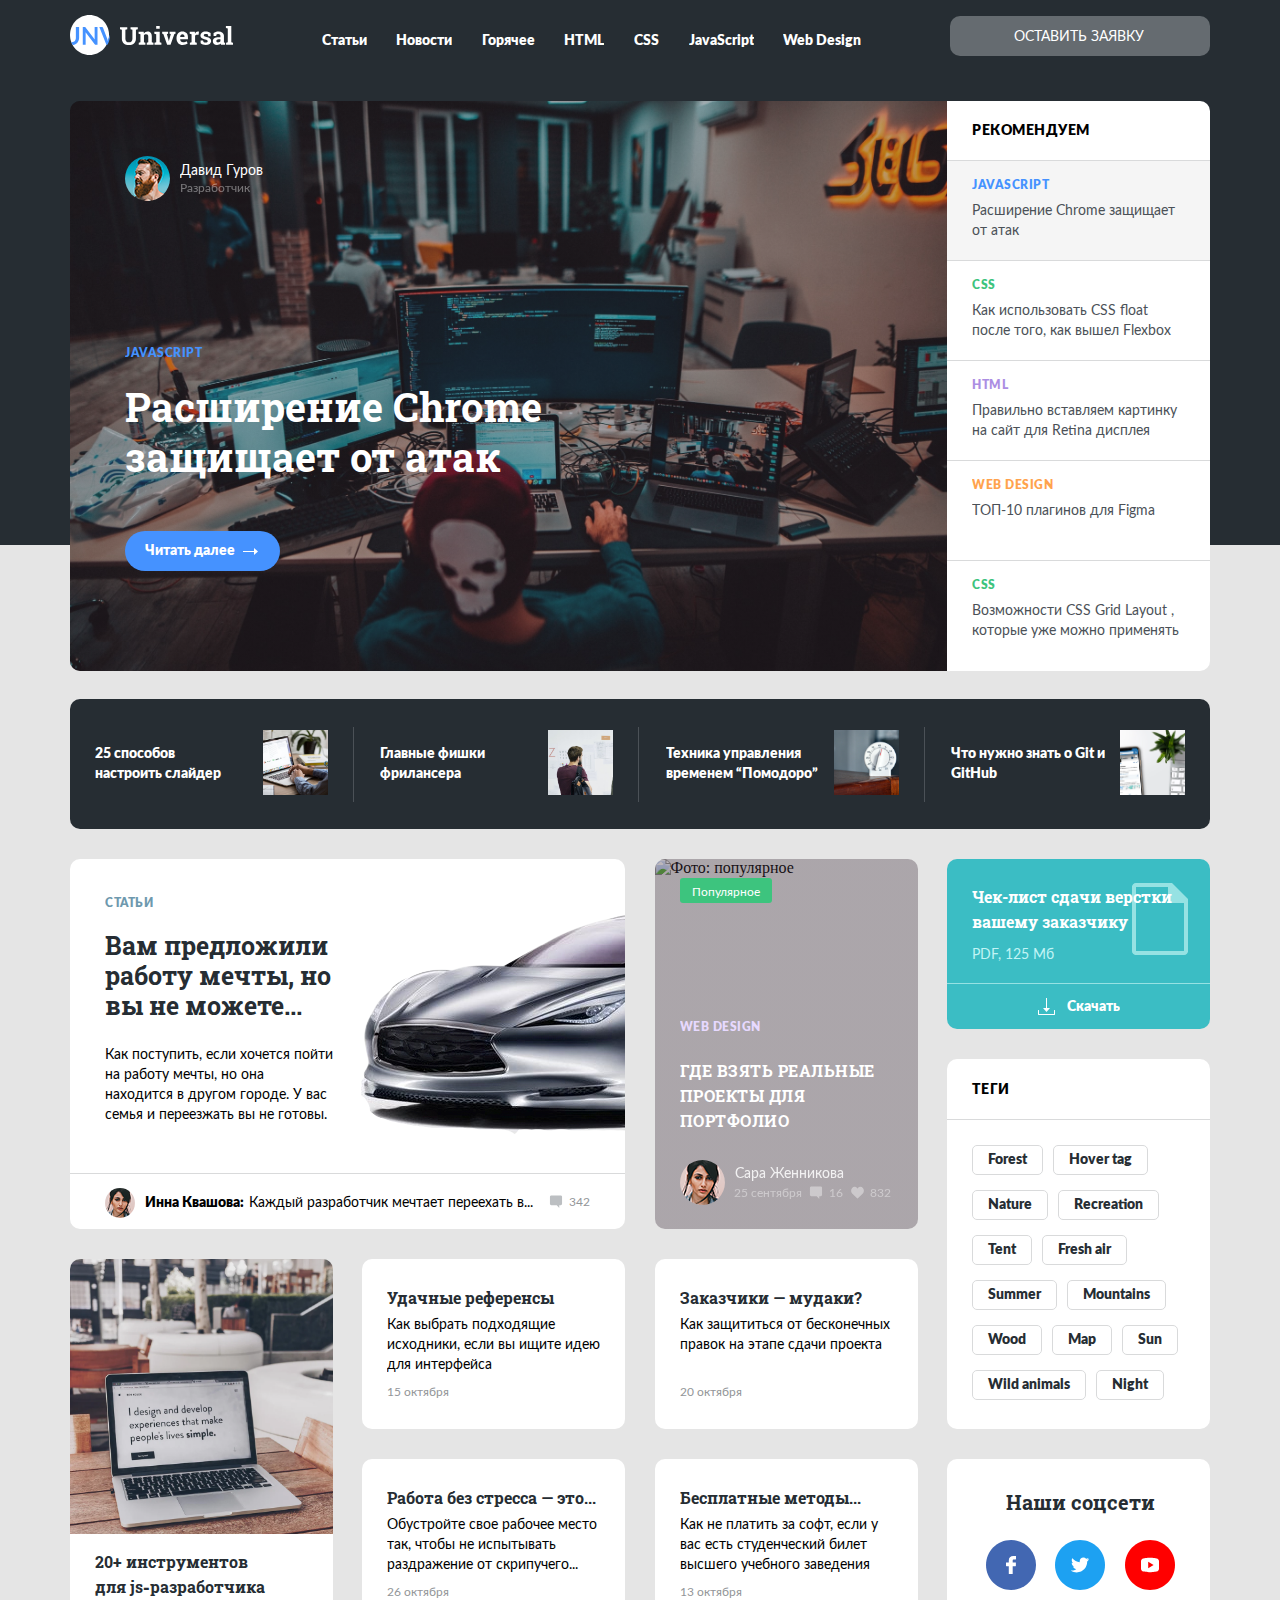
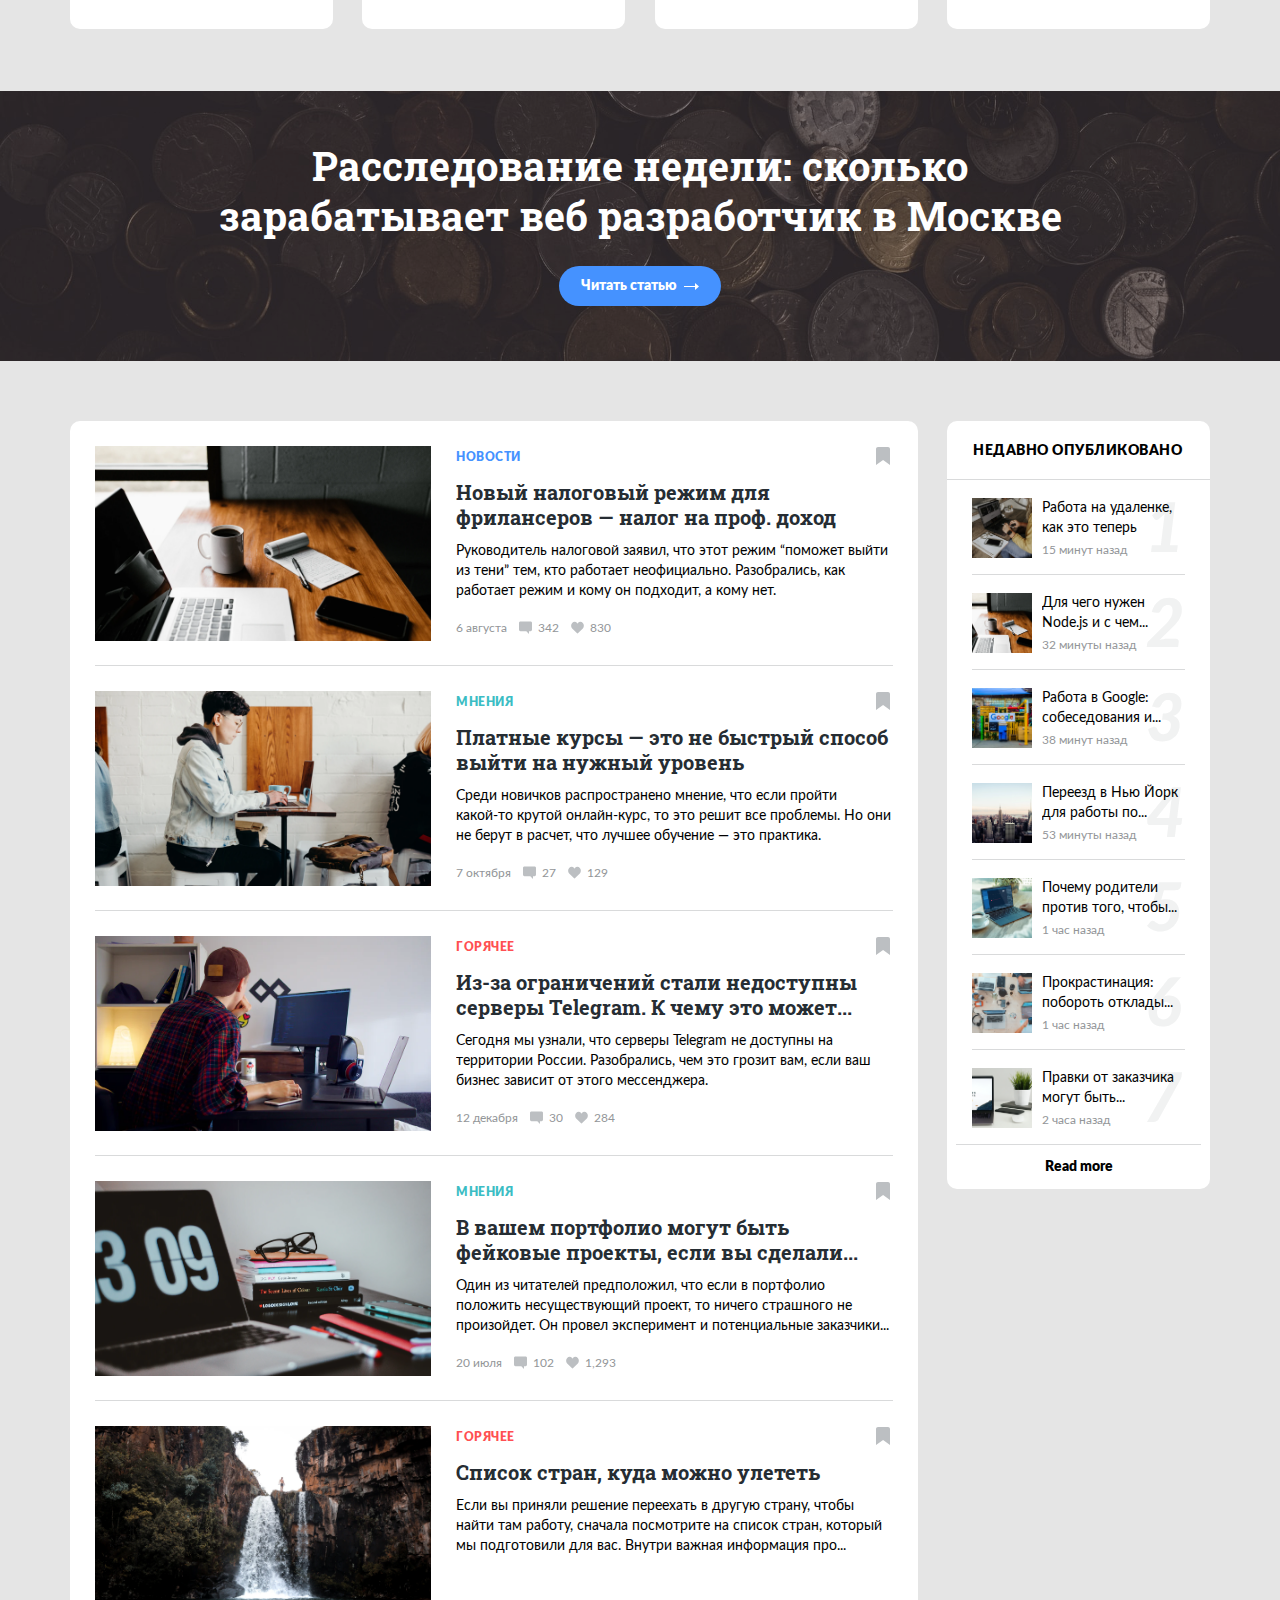
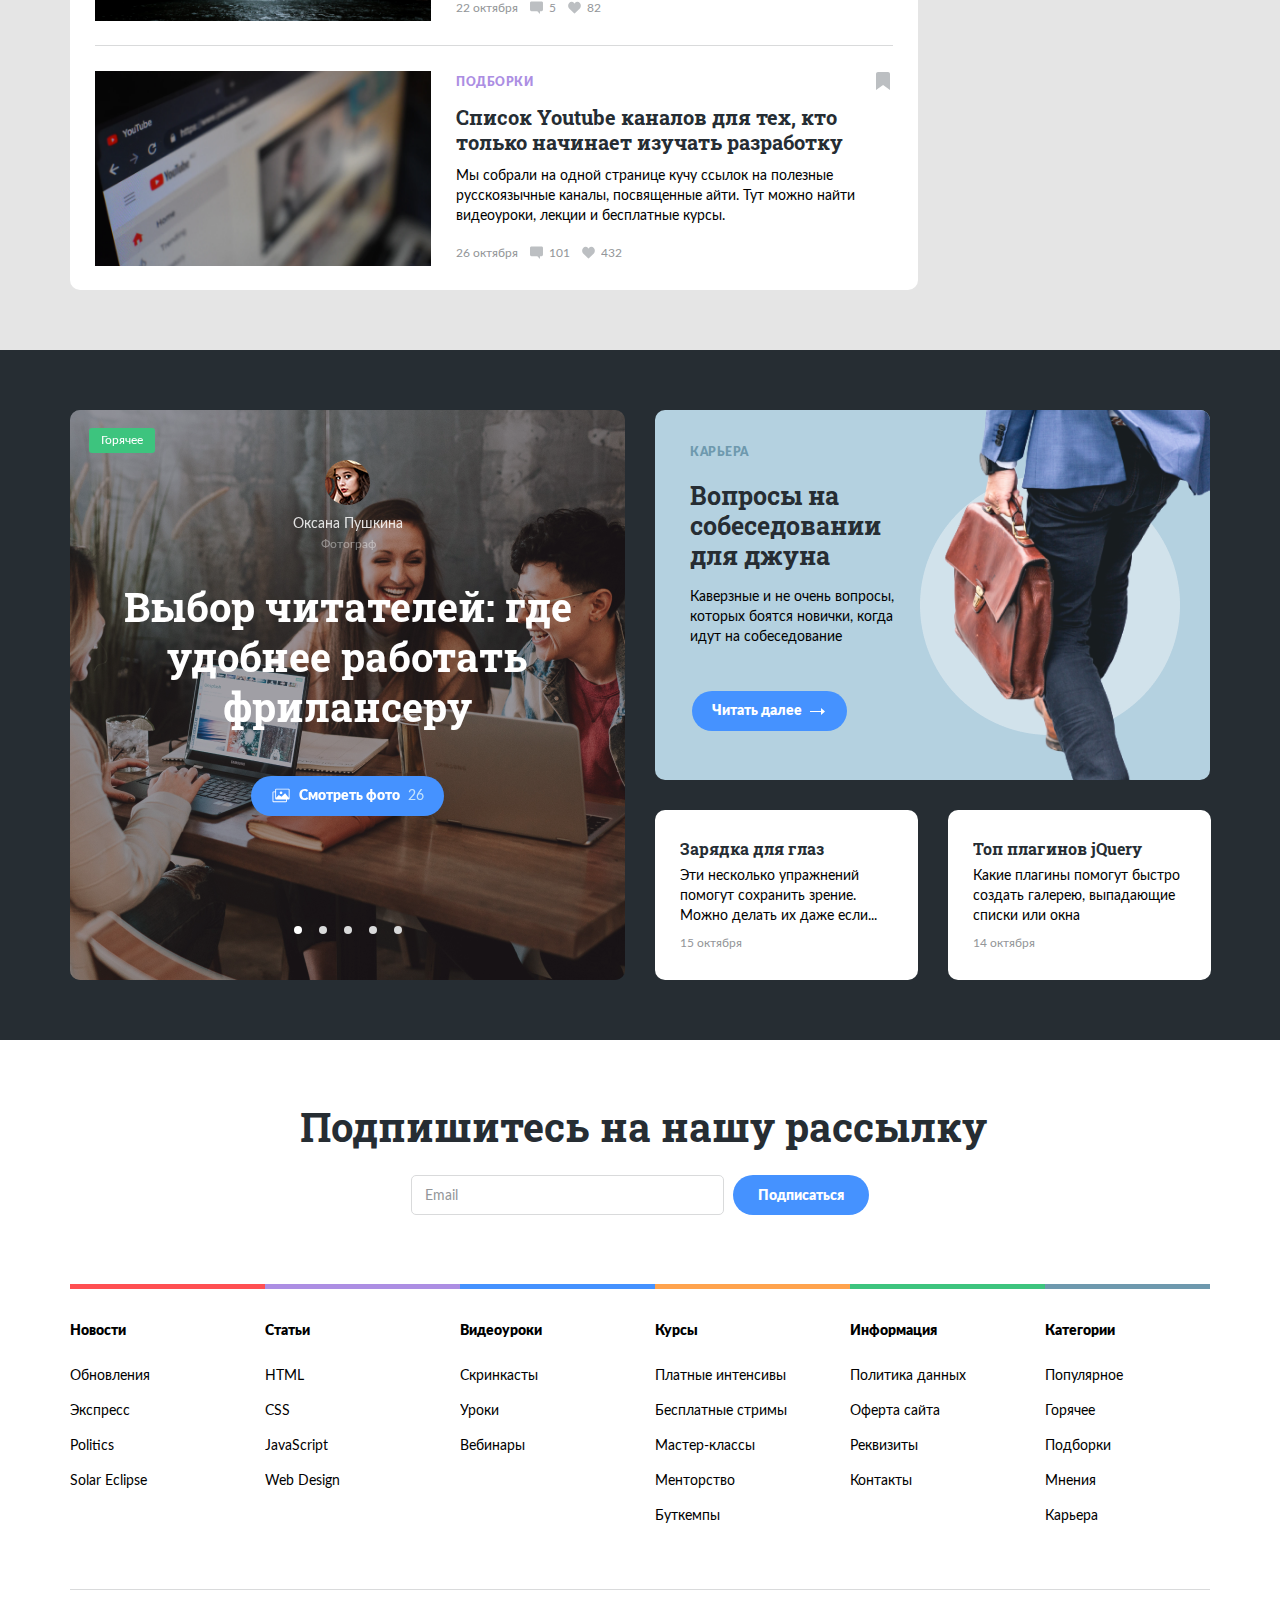
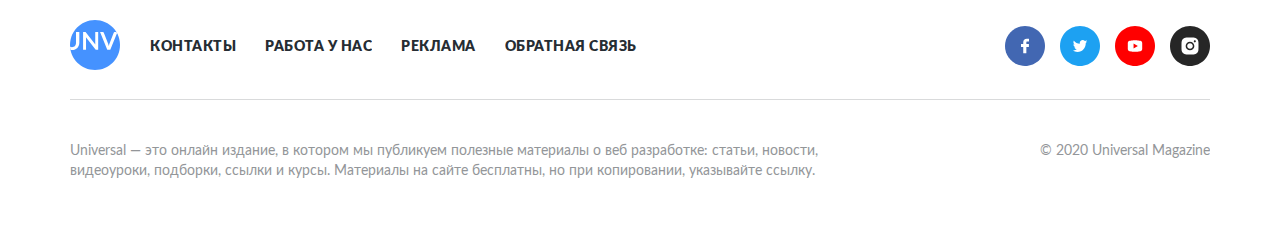
==== commit 51acac21: "create: php mailer" ====
--- a/index.html
+++ b/index.html
@@ -79,7 +79,7 @@
                     >javascript</strong
                   >
                   <h1 class="main__title">Расширение Chrome<br />защищает от атак</h1>
-                  <button class="button main__button" formaction="article.html">
+                  <button class="button main__button button-click" formaction="article.html">
                     Читать далее
                     <img src="img/arrow.svg" alt="Стрелка" class="main__arrow" />
                   </button>
@@ -104,7 +104,7 @@
                   <h1 class="main__title">
                     Как использовать CSS float после того, как вышел Flexbox
                   </h1>
-                  <button class="button main__button" formaction="article.html">
+                  <button class="button main__button button-click" formaction="article.html">
                     Читать далее
                     <img src="img/arrow.svg" alt="Стрелка" class="main__arrow" />
                   </button>
@@ -128,7 +128,7 @@
                   <h1 class="main__title">
                     Правильно вставляем картинку<br />на сайт для Retina дисплея
                   </h1>
-                  <button class="button main__button" formaction="article.html">
+                  <button class="button main__button button-click" formaction="article.html">
                     Читать далее
                     <img src="img/arrow.svg" alt="Стрелка" class="main__arrow" />
                   </button>
@@ -152,7 +152,7 @@
                     >web design</strong
                   >
                   <h1 class="main__title">ТОП-10 плагинов для Figma</h1>
-                  <button class="button main__button" formaction="article.html">
+                  <button class="button main__button button-click" formaction="article.html">
                     Читать далее
                     <img src="img/arrow.svg" alt="Стрелка" class="main__arrow" />
                   </button>
@@ -176,7 +176,7 @@
                   <h1 class="main__title">
                     Возможности CSS Grid Layout, которые уже можно применять
                   </h1>
-                  <button class="button main__button" formaction="article.html">
+                  <button class="button main__button button-click" formaction="article.html">
                     Читать далее
                     <img src="img/arrow.svg" alt="Стрелка" class="main__arrow" />
                   </button>
@@ -533,7 +533,7 @@
         <h1 class="title title--large_light money__title">
           Расследование недели: сколько зарабатывает веб разработчик в Москве
         </h1>
-        <button class="button money__button" formaction="article.html">
+        <button class="button money__button button-click" formaction="article.html">
           Читать статью
           <img src="img/arrow.svg" alt="Стрелка" class="money__arrow" />
         </button>
@@ -1103,7 +1103,7 @@
               <h2 class="title title--large_light hints__card-slider-title">
                 Выбор читателей: где удобнее работать фрилансеру
               </h2>
-              <button class="button hints__card-slider-button" formaction="article.html">
+              <button class="button hints__card-slider-button button-click" formaction="article.html">
                 <img
                   src="img/Images.svg"
                   alt=""
@@ -1187,7 +1187,7 @@
                   Каверзные и не очень вопросы, которых боятся новички, когда идут на
                   собеседование
                 </p>
-                <button class="button hints__card-career-button" formaction="article.html">
+                <button class="button hints__card-career-button button-click" formaction="article.html">
                   Читать далее
                   <img
                     src="img/arrow.svg"
@@ -1232,13 +1232,13 @@
       <div class="container">
         <div class="subscribe-wrapper">
           <h2 class="subscribe__title">Подпишитесь на нашу рассылку</h2>
-          <form action="send.php" method="POST" class="subscribe__form">
+          <form action="send.php" method="POST" class="form subscribe__form">
             <input
               type="email"
               class="subscribe__input"
               placeholder="Email"
               name="email"
-              required=""
+              required
             />
             <button class="button subscribe__button" type="submit">Подписаться</button>
           </form>
@@ -1393,23 +1393,28 @@
           <img src="img/close.svg" alt="Icon: close" />
         </a>
         <h2 class="title modal__title">Обратная связь</h2>
-        <form action="#" class="form modal__form">
+        <form action="send.php" method="POST" class="form modal__form">
           <span class="text modal__name">Тема</span>
-          <select required class="text input modal__select">
+          <select class="text input modal__select">
             <option value="" class="modal__select-selected"  disabled selected hidden>Выберите тему</option>
             <option class="modal__option" value="">Тема 1</option>
             <option class="modal__option" value="">Тема 2</option>
           </select>
           <span class="text modal__name">Сообщение</span>
-          <textarea class="text modal__message input"></textarea>
+          <div class="modal__message-wrapper">
+            <textarea class="text modal__message input" name="message" minlength="2" required=""></textarea>
+          </div>
           <span class="text modal__name">Email</span>
-          <input type="text" class="text input modal__email">
+          <div class="modal__email-wrapper">
+            <input type="email" class="text input modal__email" name="email" required>
+          </div>
+          
           <div class="modal__data-processing data-processing">
             <input class="data-processing__checkbox" type="checkbox" name="data_processing" id="data_processing" checked>
             <label for="data_processing" class="text data-processing__label">Согласен с обработкой данных</label>
           </div>
           <!-- /.modal__data-processing -->
-          <button class="button modal__button">Отправить</button>
+          <button class="button modal__button" type="submit">Отправить</button>
         </form>
       </div>
       <!-- /.modal__dialog -->
@@ -1420,6 +1425,7 @@
 
     <script src="js/swiper-bundle.min.js"></script>
     <script src="js/jquery-3.6.0.min.js"></script>
+    <script src="js/jquery.validate.min.js"></script>
     <script src="js/main.js"></script>
   </body>
 </html>
--- a/css/style.css
+++ b/css/style.css
@@ -1 +1 @@
-/*! normalize.css v8.0.1 | MIT License | github.com/necolas/normalize.css */html{line-height:1.15;-webkit-text-size-adjust:100%}body{margin:0}main{display:block}h1{font-size:2em;margin:.67em 0}hr{box-sizing:content-box;height:0;overflow:visible}pre{font-family:monospace,monospace;font-size:1em}a{background-color:transparent}abbr[title]{border-bottom:none;text-decoration:underline;-webkit-text-decoration:underline dotted;text-decoration:underline dotted}b,strong{font-weight:bolder}code,kbd,samp{font-family:monospace,monospace;font-size:1em}small{font-size:80%}sub,sup{font-size:75%;line-height:0;position:relative;vertical-align:baseline}sub{bottom:-0.25em}sup{top:-0.5em}img{border-style:none}button,input,optgroup,select,textarea{font-family:inherit;font-size:100%;line-height:1.15;margin:0}button,input{overflow:visible}button,select{text-transform:none}button,[type=button],[type=reset],[type=submit]{-webkit-appearance:button}button::-moz-focus-inner,[type=button]::-moz-focus-inner,[type=reset]::-moz-focus-inner,[type=submit]::-moz-focus-inner{border-style:none;padding:0}button:-moz-focusring,[type=button]:-moz-focusring,[type=reset]:-moz-focusring,[type=submit]:-moz-focusring{outline:1px dotted ButtonText}fieldset{padding:.35em .75em .625em}legend{box-sizing:border-box;color:inherit;display:table;max-width:100%;padding:0;white-space:normal}progress{vertical-align:baseline}textarea{overflow:auto}[type=checkbox],[type=radio]{box-sizing:border-box;padding:0}[type=number]::-webkit-inner-spin-button,[type=number]::-webkit-outer-spin-button{height:auto}[type=search]{-webkit-appearance:textfield;outline-offset:-2px}[type=search]::-webkit-search-decoration{-webkit-appearance:none}::-webkit-file-upload-button{-webkit-appearance:button;font:inherit}details{display:block}summary{display:list-item}template{display:none}[hidden]{display:none}*{box-sizing:border-box}body{background-color:#e5e5e5}@font-face{font-family:"Lato",sans;src:url("../fonts/Lato-Bold.woff2") format("woff2"),url("../fonts/Lato-Bold.woff") format("woff");font-weight:bold;font-style:normal}@font-face{font-family:"Lato";src:url("../fonts/Lato-Regular.woff2") format("woff2"),url("../fonts/Lato-Regular.woff") format("woff");font-weight:normal;font-style:normal}@font-face{font-family:"Lato";src:url("../fonts/Lato-Black.woff2") format("woff2"),url("../fonts/Lato-Black.woff") format("woff");font-weight:900;font-style:normal}.container{max-width:1140px;margin:auto}img{height:100%;max-width:100%}.button{color:#fff;border-radius:20px;background-color:#4592ff;border:none;cursor:pointer}a{text-decoration:none;color:inherit}.title{margin:0;font-family:"Roboto Slab",sans;font-style:normal;font-weight:bold}.title--small_black{font-size:16px;line-height:25px;color:#262d33}.title--small_light{font-size:16px;line-height:25px;color:#fff}.title--medium_black{font-size:20px;line-height:25px;color:#262d33}.title--big_black{font-size:25px;line-height:30px;color:#262d33}.title--large_light{font-size:40px;line-height:50px;color:#fff}.title--super-large_light{font-size:55px;line-height:70px;color:#fff}.text{margin:0;font-family:"Lato",sans-serif;font-style:normal;font-weight:normal;font-size:14px;line-height:20px}.tag{font-family:Lato;font-style:normal;font-weight:900;font-size:12px;line-height:15px;letter-spacing:.5px;text-transform:uppercase}.tag--css{color:#3dc47e}.tag--javascript{color:#4592ff}.tag--html{color:#ac8ee3}.tag--web{color:#ffa34d}.tag--web_light{color:#e7d9ff}.tag--article{color:#6e99ae}.tag--new{color:#4592ff}.tag--opinion{color:#3bbdc4}.tag--hot{color:#ff4f52}.tag--compilations{color:#ac8ee3}.tag--career{color:#6e99ae}.message-group{display:flex}.message-group__icon{width:14.5px;height:13px}.message-group__icon--light{opacity:.4}.message-group__number{margin-left:5.75px;display:block;font-family:Lato;font-style:normal;font-weight:normal;font-size:12px;line-height:15px;color:#939699}.message-group__number--light{opacity:.4;color:#fff}.like-group{display:flex}.like-group__icon{width:15px;height:13px}.like-group__icon--light{opacity:.4}.like-group__number{margin-left:5.12px;font-family:Lato;font-style:normal;font-weight:normal;font-size:12px;line-height:15px;color:#939699}.like-group__number--light{opacity:.4;color:#fff}.date{font-family:Lato;font-style:normal;font-weight:normal;font-size:12px;line-height:15px;color:#939699}.date-group{display:flex;margin-right:20px}.date-group__icon{width:13.5px;height:13.5px;margin-right:7px;margin-bottom:2px}.date--light{opacity:.4;color:#fff}.header{padding:15px 0;background-color:#262d33;font-family:"Lato",sans;font-style:normal;font-size:14px;line-height:20px}.header--light_theme{background-color:#fff;padding-bottom:9px}.header-wrapper{display:flex;flex-wrap:wrap;justify-content:space-between;align-items:center}.header__link{max-width:101px;max-height:40px;text-align:center;overflow:hidden;font-weight:900;color:#fff;font-size:14px;line-height:20px;font-weight:900}.header__link--mobile_visible{display:none}.header__link--dark{color:#939699}.header__background-menu{display:flex;justify-content:center;background-color:#262d33}.header__background-menu--light{background-color:#fff}.header .menu-wrapper{margin-top:6px;margin-bottom:0;padding-left:0;display:flex;justify-content:space-between;width:540px}.header .menu-wrapper--light{margin-top:-4px;width:529px}.header__button{max-width:292px;max-height:58px;overflow:hidden;font-weight:normal;margin-top:-4px;padding:13px 66px 11px 64px;border:none;border-radius:10px;background-color:#656b70;color:#fff;text-transform:uppercase}.header__button-menu{display:none}.main__background{position:relative;background-color:#262d33;height:469px}.main__card{display:flex;width:1140px;top:25px;right:50%;transform:translateX(50%);position:absolute;border-radius:10px;overflow:hidden}.main__tag{display:block;max-height:15px;max-width:450px;overflow:hidden;text-transform:uppercase;margin-bottom:8px}.main__tag--margin{margin-bottom:21px}.main__text{margin:0;padding:0;max-height:40px;overflow:auto;font-weight:normal;font-size:14px;line-height:20px}.main__tabs{margin:0;padding:0;font-family:"Lato",sans-serif;font-style:normal;list-style-type:none;background-color:#fff;z-index:20}.main__recommendation{max-width:263px;height:59px;overflow:auto;padding:20px 25px 19px 25px;display:block;font-weight:900;font-size:14px;line-height:20px;text-transform:uppercase;letter-spacing:.5px}.main__tab{width:263px;height:99px;padding:17px 25px 17px 25px;text-decoration:none;cursor:pointer}.main__tab--active{background-color:#f5f5f5}.main__tab--last{height:110px}.main__link{color:#4b5157;display:block}.main__delimiter{background-color:#d9dadb;width:100%;height:1px}.main__tabs-content{margin:0;padding:0;width:877px;height:570px}.main__list{margin:0;padding:0;list-style:none;height:100%}.main__element{display:none}.main__element--active{display:block;position:relative}.main__element::after{content:"";position:absolute;width:100%;height:100%;top:0;left:0;right:0;bottom:0;background:linear-gradient(0deg, rgba(64, 48, 61, 0.35), rgba(64, 48, 61, 0.35));z-index:12}.main__info-1,.main__info-2,.main__info-3,.main__info-4,.main__info-5{position:absolute;top:55px;left:55px;z-index:13}.main__image{height:570px;width:877px;-o-object-fit:cover;object-fit:cover}.main__avatar{border-radius:50%;-o-object-fit:cover;object-fit:cover;width:45px;height:45px}.main__author{display:flex;flex-wrap:wrap;margin-bottom:145px}.main__author-group{max-width:180px;margin-top:-1px;margin-bottom:-1 px}.main__avatar{margin-right:10px}.main__title{max-width:779px;height:101px;overflow:auto;margin:0 0 48px 0;color:#fff;font-family:"Roboto Slab",sans;font-style:normal;font-weight:bold;font-size:40px;line-height:50px}.main__button{max-width:205px;max-height:56px;overflow:hidden;padding:10px 22px 10px 20px;font-family:Lato;font-style:normal;font-weight:900;font-size:14px;line-height:20px}.main__arrow{margin-left:5px;width:15px;height:7px}.author-group{display:flex;flex-direction:column;justify-content:center;font-family:Lato;font-style:normal;font-weight:normal;color:#fff}.author__name{overflow:auto;max-height:40px;font-size:14px;line-height:20px}.author__position{overflow:hidden;max-height:16px;opacity:.4;font-size:12px;line-height:15px}.lifehacks{padding-top:154px;padding-bottom:30px}.lifehacks-wrapper{display:flex;justify-content:space-between;background-color:#262d33;height:130px;border-radius:10px;color:#fff}.lifehacks__card{padding-left:25px;display:flex;align-items:center;justify-content:space-between;max-width:284px}.lifehacks__text{width:154px;max-height:80px;overflow:auto;margin:0;font-family:Lato;font-style:normal;font-weight:900;font-size:14px;line-height:20px}.lifehacks__image{margin-top:-3px;width:65px;height:65px;-o-object-fit:cover;object-fit:cover;margin-left:15px}.main-card{grid-column:1/3;grid-row:1/3;cursor:pointer}.popular-card{grid-column:3/4;grid-row:1/2;cursor:pointer}.checklist-card{grid-column:4/5;grid-row:1}.photo-card{grid-column:1/2;grid-row:3/4;cursor:pointer}.card-1{grid-column:2/3;grid-row:3;cursor:pointer}.card-2{grid-column:3/4;grid-row:3;cursor:pointer}.card-3{grid-column:2/3;grid-row:4;cursor:pointer}.card-4{grid-column:3/4;grid-row:4;cursor:pointer}.tags-card{grid-column:4/5;grid-row:2/3}.social-network-card{grid-column:4/5;grid-row:4}.content{padding-bottom:62px}.content-wrapper{display:grid;grid-template-columns:repeat(4, 1fr);grid-auto-rows:170px;-moz-column-gap:29px;column-gap:29px;row-gap:30px}.content__main-card{width:555px;padding-top:15px;display:flex;flex-wrap:wrap;background-color:#fff;border-radius:10px}.content__main-info{padding:22px 0 0 35px}.content__main-tag{display:block;max-width:218px;height:15px;overflow:auto}.content__main-title{height:91px;margin-bottom:25px;margin-top:20px;width:228px;overflow:auto}.content__main-text{height:81px;overflow:auto;margin-top:-2px;width:228px}.content__main-image-wrapper{-o-object-fit:cover;object-fit:cover;width:292px;height:299px}.content__main-delimiter{width:100%;height:1px;background-color:#d9dadb}.content__main-footer{width:555px;padding:14px 35px 12px 35px;display:flex;align-items:center}.content__main-footer-text{max-height:20px;flex-grow:1;overflow:auto;margin-left:4px}.content__main-author-group{display:flex;align-items:center}.content__main-avatar{width:30px;height:30px;border-radius:50%}.content__main-name{width:100px;max-height:20px;overflow:auto;margin-left:10px;font-family:Lato;font-style:normal;font-weight:900;font-size:14px;line-height:20px}.content__popular-card{width:263px;height:370px;padding:19px 20px 24px 25px;position:relative;border-radius:10px;overflow:hidden}.content__popular-card::before{content:"";position:absolute;top:0;right:0;left:0;bottom:0;background:linear-gradient(0deg, rgba(64, 48, 61, 0.35), rgba(64, 48, 61, 0.35));z-index:-1}.content__popular-mark{display:block;width:92px;height:25px;background-color:#3dc47e;color:#fff;border-radius:3px;text-align:center;padding:7px 3px 7px;font-family:Lato;font-style:normal;font-weight:normal;font-size:12px;line-height:15px;margin-bottom:117px;overflow:hidden}.content__popular-tag{display:block;width:195px;height:15px;overflow:auto}.content__popular-title{margin-top:23px;margin-bottom:27px;height:75px;overflow:auto;letter-spacing:.5px;text-transform:uppercase}.content__popular-image{position:absolute;top:0;right:0;left:0;bottom:0;z-index:-2;width:263px;height:370px;-o-object-fit:cover;object-fit:cover}.content__popular-footer{display:flex;flex-wrap:wrap;align-items:center}.content__popular-footer-avatar{width:45px;height:45px;border-radius:50%;overflow:hidden}.content__popular-footer-name{width:100%;overflow:auto;height:20px;margin-top:-4px;margin-bottom:2px;color:#fff;opacity:.85;width:153x}.content__popular-footer-info{margin-left:10px;margin-top:4px;width:157px;display:flex;flex-wrap:wrap;justify-content:space-between}.content__popular-footer-date{margin-left:-1px;max-width:74px;overflow:auto;height:16px}.content__checklist-card{width:263px;height:170px;border-radius:10px;background-color:#3bbdc4}.content__checklist-title{height:50px;overflow:auto;max-width:216px}.content__checklist-top{display:flex;justify-content:flex-end;position:relative;padding:24px 22px 28px 25px;width:100%}.content__checklist-info{position:absolute;top:25px;left:25px}.content__checklist-weight{color:#c1f4f5;margin-top:11px;max-width:150px;height:20px;overflow:auto}.content__checklist-image-wrapper{width:56px;height:72px}.content__checklist-bottom{display:flex;justify-content:center;align-items:center;border-top:1px solid #96e2e3;cursor:pointer;height:47px}.content__checklist-download{width:20px;height:20px}.content__checklist-link{max-width:165px;height:20px;overflow:auto;font-weight:900;color:#fff;margin-left:11px}.content__photo-card{width:263px;height:370px;background-color:#fff;border-radius:10px;overflow:hidden}.content__photo-wrapper{width:263px;height:275px}.content__photo-image{width:100%;-o-object-fit:cover;object-fit:cover}.content__photo-title{padding:15px 51px 30px 25px;max-height:145px;overflow:auto}.content__card{width:263px;height:170px;padding:26px 25px 30px 25px;background-color:#fff;border-radius:10px}.content__card-title{width:213px;height:25px;overflow:auto;margin-bottom:5px}.content__card-text{margin-bottom:10px;width:213px;height:60px;overflow:auto}.content__card-date{display:block;height:15px;max-width:213px;overflow:auto}.content__tags-card{width:263px;height:370px;background-color:#fff;border-radius:10px;overflow:auto}.content__tags-title{padding:21px 25px 19px 25px;height:60px;overflow:auto;font-weight:900;letter-spacing:.5px;text-transform:uppercase}.content__tags-delimiter{width:100%;height:1px;background-color:#d9dadb}.content__tags-wrapper{display:flex;flex-wrap:wrap;padding:25px 4px 0 25px}.content__tags-tag{max-width:208px;height:30px;overflow:auto;padding:4px 15px;margin-right:10px;margin-bottom:15px;border-radius:5px;border:1px solid #d9dadb;color:#262d33;font-weight:900;cursor:pointer}.content__social-network-card{display:flex;flex-wrap:wrap;justify-content:space-between;width:263px;height:170px;padding:31px 35px 40px 39px;background-color:#fff;border-radius:10px}.content__social-network-title{max-width:190px;height:25px;overflow:auto;margin-bottom:25px;flex-basis:100%;text-align:center}.content__social-network-wrapper{width:50px;height:50px;cursor:pointer}.content__social-network-wrapper-icon{display:flex;justify-content:space-between;width:190px}.content__message-number,.content__like-number{max-width:21px;height:16px;overflow:auto}.money{position:relative;padding:50px 0 55px 0;background-image:url(../img/money.jpg);background-repeat:no-repeat;background-position:center;background-size:cover}.money:before{content:"";position:absolute;top:0;left:0;right:0;bottom:0;background:rgba(64,48,61,.35)}.money-wrapper{position:relative;max-width:946px;margin:auto;text-align:center}.money__title{margin-bottom:24px;height:101px;overflow:auto}.money__button{padding:10px 22px 10px 22px;font-family:Lato;font-style:normal;font-weight:900;font-size:14px;line-height:20px;max-width:300px;max-height:40px;overflow:hidden}.money__arrow{margin-left:5px;width:15px;height:7px}.articles{padding-top:60px;padding-bottom:60px}.articles-wrapper{display:grid;grid-template-columns:repeat 2,1fr;grid-template-rows:770px,700px;-moz-column-gap:29px;column-gap:29px}.articles__main{grid-column:1;grid-row:span 2;border-radius:10px;overflow:hidden;background-color:#fff}.articles__card{display:flex;padding:25px 25px 24px 25px}.articles__delimiter{width:798px;height:1px;background-color:#d9dadb;margin-left:25px}.articles__info{display:flex;flex-direction:column;position:relative}.articles__tag{display:block;margin-top:4px;width:267px;height:15px;margin-bottom:15px;overflow:auto}.articles__bookmark-wrapper{position:absolute;top:0;right:0;width:20px;height:20px;cursor:pointer}.articles__image{-o-object-fit:cover;object-fit:cover;width:100%}.articles__image-wrapper{flex-shrink:0;margin-right:25px;width:336px;height:195px}.articles__title{width:437px;max-height:50px;margin-bottom:11px;overflow:auto}.articles__text{width:437px;height:60px;flex-grow:1;margin-bottom:20px;overflow:auto}.articles__rating{display:flex;margin-bottom:5px}.articles__date{margin-right:11px;max-width:68px;overflow:auto;height:15px}.articles__message-number{margin-right:11.12px;max-width:60px;height:15px;overflow:auto}.articles__like-number{max-width:60px;height:15px;overflow:auto}.articles__recent{grid-column:2;grid-row:1;background-color:#fff;border-radius:10px;overflow:hidden}.articles__recent-card{position:relative;display:flex;padding:18px 25px 16px 25px;cursor:pointer}.articles__recent-bc-number{position:absolute;top:22px;right:25px;width:41px;height:50px;opacity:.8}.articles__recent-delimiter{width:213px;height:1px;margin-left:25px;background-color:#d9dadb}.articles__recent-wrapper{flex-shrink:0;margin-right:10px;width:60px;height:60px}.articles__recent-image{-o-object-fit:cover;object-fit:cover}.articles__recent-title{width:263px;padding:20px 10px 17px 26px;height:59px;overflow:auto;border-bottom:1px solid #d9dadb;text-transform:uppercase;font-weight:900;letter-spacing:.5px}.articles__recent-readmore{padding:10px;display:flex;justify-content:center;align-items:center;height:45px;overflow:auto;width:245px;margin-left:9px;border-top:1px solid #d9dadb;font-weight:900;cursor:pointer}.articles__recent-name{width:143px;height:40px;overflow:auto;margin-bottom:5px}.articles__recent-time{display:block;width:143px;height:15px;overflow:auto}path.active{fill:#ff4f52}.hints{padding-top:60px;padding-bottom:60px;background-color:#262d33}.hints-wrapper{display:grid;grid-template-columns:repeat 3,1fr;grid-auto-rows:-webkit-min-content;grid-auto-rows:min-content;grid-gap:30px}.hints__card-slider{grid-column:1/2;grid-row:1/3}.hints__card-career{grid-column:2/4;grid-row:1}.hints__card-1{grid-column:2;grid-row:2}.hints__card-2{grid-column:3;grid-row:2}.hints__slider-image{-o-object-fit:cover;object-fit:cover}.hints__swiper-container{width:555px;height:570px;position:relative}.hints__swiper-container::before{content:"";position:absolute;top:0;left:0;right:0;bottom:0;width:100%;height:100%;background:rgba(64,48,61,.35);z-index:2}.hints__swiper-wrapper{position:relative}.hints__card{background-color:#fff;width:263px;height:170px;padding:26px 25px 30px 25px;border-radius:10px}.hints__card-title{width:213px;height:25px;overflow:auto;margin-bottom:5px}.hints__card-text{margin-bottom:10px;width:213px;height:60px;overflow:auto}.hints__card-date{display:block;height:15px;max-width:213px;overflow:auto}.hints__card-slider{width:555px;height:570px;position:relative;border-radius:10px;overflow:hidden}.hints__card-slider-mark{padding:5px 12px;max-width:255px;max-height:40px;overflow:auto;position:absolute;top:18px;left:18.5px;z-index:5;color:#fff;background-color:#3dc47e;font-family:Lato;font-style:normal;font-weight:normal;font-size:12px;line-height:15px;border-radius:3px}.hints__card-slider-info{padding:50px 50px 0 50px;position:absolute;top:0;left:0;right:0;z-index:3;display:flex;align-items:center;flex-direction:column}.hints__card-slider-avatar{margin-bottom:9px;border-radius:50%;-o-object-fit:cover;object-fit:cover;width:45px;height:45px}.hints__card-slider-name{margin-bottom:2px;display:block;font-family:Lato;font-style:normal;font-weight:normal;font-size:14px;line-height:20px;opacity:.85;color:#fff;height:21px;max-width:166px;overflow:auto}.hints__card-slider-position{margin-left:2px;margin-bottom:29px;font-family:Lato;font-style:normal;font-weight:normal;font-size:12px;line-height:15px;opacity:.4;color:#fff;height:16px;max-width:166px;overflow:auto}.hints__card-slider-title{width:455px;height:154px;margin-bottom:40px;overflow:auto;text-align:center}.hints__card-slider-button{max-width:280px;max-height:40px;overflow:hidden;display:flex;padding:10px 20px;font-family:Lato;font-style:normal;font-weight:900;font-size:14px;line-height:20px;cursor:pointer}.hints__card-slider-button-image{margin-right:7px;width:21px;height:18px}.hints__card-slider-button-number{margin-left:8px;font-weight:normal;color:#c5e4fc}.hints__card-career-wrapper{position:relative;background-color:#b4d1e0;width:555px;height:370px;overflow:hidden;border-radius:10px}.hints__card-career-image{-o-object-fit:cover;object-fit:cover}.hints__card-career-info{position:absolute;padding:35px 0 50px 35px;top:0;left:0}.hints__card-career-tag{display:block;margin-bottom:21px;width:213px;height:15px;overflow:auto}.hints__card-career-title{margin-bottom:15px;width:213px;height:91px;overflow:auto}.hints__card-career-text{width:213px;height:61px;overflow:auto;margin-bottom:43px}.hints__card-career-button{margin-left:2px;max-width:205px;max-height:56px;overflow:hidden;padding:10px 22px 10px 20px;font-family:Lato;font-style:normal;font-weight:900;font-size:14px;line-height:20px;cursor:pointer}.hints__card-career-arrow{margin-left:5px;width:15px;height:7px}.subscribe{background-color:#fff}.subscribe-wrapper{padding-top:62px;padding-bottom:69px;margin:auto;width:750px;display:flex;flex-wrap:wrap;justify-content:center}.subscribe__title{margin-top:0;margin-left:35px;margin-bottom:22px;height:51px;overflow:auto;flex-basis:100%;font-size:40px;line-height:50px;color:#262d33;font-family:"Roboto Slab",sans;font-style:normal;font-weight:bold}.subscribe__input{width:313px;height:40px;padding-right:13px;padding-left:13px;border:1px solid #d9dadb;border-radius:5px;margin-right:5px;outline:none}.subscribe__input::-moz-placeholder{font-family:Lato;font-style:normal;font-weight:normal;font-size:14px;line-height:20px;color:#939699}.subscribe__input:-ms-input-placeholder{font-family:Lato;font-style:normal;font-weight:normal;font-size:14px;line-height:20px;color:#939699}.subscribe__input::placeholder{font-family:Lato;font-style:normal;font-weight:normal;font-size:14px;line-height:20px;color:#939699}.subscribe__button{padding:11px 25px 9px;max-width:186px;height:40px;font-family:Lato;font-style:normal;font-weight:900;font-size:14px;line-height:20px;overflow:auto}.footer{background-color:#fff}.footer-card-wrapper{display:grid;grid-template-columns:1fr 1fr 1fr 1fr 1fr 165px;grid-auto-rows:-webkit-min-content;grid-auto-rows:min-content}.footer__news{grid-column:1/2}.footer__articles{grid-column:2/3}.footer__video-lessons{grid-column:3/4}.footer__courses{grid-column:4/5}.footer__information{grid-column:5/6}.footer__categories{grid-column:6/7}.footer__card{display:flex;flex-wrap:wrap;flex-direction:column}.footer__line{width:100%;height:5px;margin-bottom:32px}.footer__line--news{background-color:#ff4f52}.footer__line--articles{background-color:#ac8ee3}.footer__line--video-lessons{background-color:#4592ff}.footer__line--courses{background-color:#ffa34d}.footer__line--information{background-color:#3dc47e}.footer__line--categories{background-color:#6e99ae;width:165px}.footer__title{width:165px;height:20px;margin-bottom:25px;font-weight:bold;overflow:auto}.footer__text{width:165px;height:20px;margin-bottom:15px;overflow:auto}.footer__delimiter-up{width:100%;height:1px;background-color:#d9dadb;margin-top:48px}.footer__delimiter-down{width:100%;height:1px;background-color:#d9dadb}.footer__logo{width:50px;height:50px}.footer-info-wrapper{display:flex;flex-wrap:wrap;align-items:center;padding-top:30px;padding-bottom:25px}.footer__info{display:flex;flex-grow:1;margin-left:30px}.footer__info-link{cursor:pointer}.footer__link{display:block;max-width:150px;height:20px;overflow:auto;margin-right:29px;font-family:Lato;font-style:normal;font-weight:900;font-size:14px;line-height:20px;letter-spacing:.5px;color:#262d33;text-transform:uppercase;cursor:pointer}.footer__social-networks{display:flex}.footer__social-network-wrapper{display:block;margin-left:15px;margin-bottom:3px;width:40px;height:40px}.footer__social-network-image{width:40px;height:40px}.footer__footnote{display:flex;justify-content:space-between;padding-top:41px;padding-bottom:55px}.footer__description{color:#939699;width:750px;height:40px;overflow:auto}.footer__copyrigh{display:block;width:189px;text-align:end;height:22px;overflow:auto;color:#939699}.modal__overlay{position:fixed;top:0;left:0;right:0;bottom:0;z-index:100;visibility:hidden;opacity:0;transition:opacity .2s;background:rgba(40,47,54,.8)}.modal__overlay--visible{visibility:visible;opacity:1}.modal__dialog{position:fixed;overflow-y:auto;max-height:100%;top:50%;left:50%;padding:33px 88px;border-radius:10px;overflow:hidden;transform:translate(-50%, -50%);background-color:#fff;max-width:360px;padding:30px 35px 40px 35px;z-index:101;visibility:hidden;opacity:0;transition:opacity .2s}.modal__dialog--visible{visibility:visible;opacity:1}.modal__close{width:16px;height:16px;position:absolute;right:16px;top:17px;text-decoration:none;cursor:pointer}.modal__title{margin-bottom:25px;font-size:20px;line-height:25px}.modal__form{display:flex;flex-direction:column;flex-wrap:wrap}.modal__name{height:20px;overflow:auto;margin-bottom:5px;font-weight:900}.modal__select{padding:10px 40px 8px 15px;-webkit-appearance:none;-moz-appearance:none;appearance:none;background:url(../img/select.svg) no-repeat right center;outline:0;background-size:auto;background-position:right 13px top 50%,0 0}.modal__select:invalid:not(:focus){color:#939699}.modal__select:invalid:focus{color:#939699}.modal__select:focus option{color:initial}.modal__message{height:120px;resize:none}.modal__data-processing{display:flex;align-items:center;margin-bottom:30px;color:#4b5157}.modal__button{padding:10px 25px;width:123px;height:38px;overflow:auto}.input{padding:8px 15px;margin-bottom:15px;width:290px;min-height:40px;outline:none;border:1px solid #d9dadb;border-radius:5px;background-color:#fff;outline:none}.data-processing__checkbox{margin-right:10px;width:20px;height:20px}.news{background-image:url(../img/article-back.png);background-repeat:no-repeat;background-position:center;background-size:cover;position:relative}.news::before{content:"";position:absolute;top:0;left:0;right:0;bottom:0;background:rgba(38,45,51,.75)}.news__content{position:relative;padding:61px 98px 72px}.news__top-wrapper{margin-bottom:50px;display:flex;align-items:center;justify-content:space-between}.news__navigation{display:flex}.news__title{width:750px;height:220px;margin-bottom:21px;overflow:auto}.news__text{width:632px;height:90px;margin-bottom:42px;overflow:auto;font-family:Lato;font-style:normal;font-weight:normal;font-size:18px;line-height:30px;color:#fff;opacity:.85}.news__wrapper-info{display:flex;align-items:center}.news__like-group{margin-right:20px}.news__date-group{margin-right:20px}.news__bookmark-wrapper{width:30px;height:30px;position:absolute;top:150px}.navigation__to-main{display:flex;align-items:center;margin-right:30px}.navigation__icon{width:17px;height:19px;margin-right:7px}.navigation__icon:last-child{margin-right:0;margin-left:7px}.navigation__icon--padding{padding-bottom:3px}.navigation__name{height:20px;font-family:Lato;font-style:normal;font-weight:900;font-size:14px;line-height:20px;color:#fff}.navigation__to-back{display:flex;align-items:center;margin-right:21px}.navigation__forward{display:flex;align-items:center}@media(max-width: 1200px){.container{width:960px}.header{padding:20px 0}.header__logo{width:124px}.header__button{max-width:223px;max-height:55px;padding:13px 20px 10px 20px}.main__background{height:423px}.main__card{width:960px}.main__tabs-content,.main__image{width:737px;height:479px}.main__tab{padding:12px 18px;width:223px;height:83px}.main__tab--last{height:93px}.main__title{margin-bottom:22px;max-width:627px;height:81px;overflow:auto;font-size:30px;line-height:40px}.main__recommendation{max-width:223px;max-height:49px;padding:14px 12px 14px 12px;font-size:12px;line-height:20px}.main__text{max-height:30px;font-size:12px;line-height:15px}.menu-wrapper{margin-top:0}.author__name{max-height:20px}.author__position{max-height:15px}.lifehacks{padding-top:103px}.lifehacks__text{width:109px}.main-card{grid-column:1/3;grid-row:1/3}.popular-card{grid-column:1/2;grid-row:3/4}.checklist-card{grid-column:3/4;grid-row:1}.photo-card{grid-column:2/3;grid-row:4/5}.card-1{grid-column:2/3;grid-row:3}.card-2{grid-column:3/4;grid-row:4}.card-3{grid-column:1/2;grid-row:4}.card-4{grid-column:1/2;grid-row:5}.tags-card{grid-column:3/4;grid-row:2/4}.social-network-card{grid-column:3/4;grid-row:5}.content-wrapper{grid-template-columns:repeat(3, 1fr);-moz-column-gap:27px;column-gap:27px}.content__main-card{width:631px;justify-content:space-between}.content__main-footer{width:631px}.content__tags-tag:nth-child(7){order:-1}.content__checklist-card{width:302px}.content__checklist-title{width:255px}.content__tags-card{width:302px}.content__card{width:302px}.content__card-text,.content__card-title{width:252px}.content__popular-card{width:302px;height:170px}.content__popular-mark{margin-bottom:28px}.content__popular-title{height:52px;margin-top:10px;margin-bottom:0;font-size:15px}.content__popular-image{width:100%;height:170px}.content__popular-footer{display:none}.content__photo-card{width:302px}.content__photo-wrapper{width:100%}.content__social-network-card{width:302px;padding-right:56px;padding-left:56px}.articles-wrapper{-moz-column-gap:20px;column-gap:20px}.articles__image-wrapper{width:195px;margin-right:15px}.articles__delimiter{width:645px}.articles__recent-card{padding:18px 16px 16px 16px}.articles__recent-title{padding:20px 7px 17px 7px;text-align:center;width:243px}.articles__recent-delimiter{margin-left:16px}.hints-wrapper{grid-template-columns:repeat 2,1fr;grid-gap:26px}.hints__slider-image{width:467px}.hints__card{padding:25px;height:100%;width:220.5px}.hints__card-title{width:100%}.hints__card-text{width:100%;height:80px}.hints__card-slider{grid-column:1/2;grid-row:1/3}.hints__card-career{grid-column:2/4;grid-row:1}.hints__card-career-wrapper{width:467px;height:292px}.hints__card-career-info{padding:25px 0 25px 25px}.hints__card-career-title{font-size:24px}.hints__card-career-tag{margin-bottom:8px}.hints__card-career-text{margin-bottom:12px}.hints__card-1{grid-column:2/3;grid-row:2}.hints__card-2{grid-column:3/4;grid-row:2}.hints__card-slider{width:467px;height:500px}.hints__card-slider-title{width:366px;font-size:30px;line-height:40px}.hints__swiper-container{width:467px;height:500px}.footer__line--categories{width:140px}.footer__title{width:140px}.footer__text{width:140px}.footer-card-wrapper{grid-template-columns:1fr 1fr 1fr 1fr 1fr 140px}}@media(min-width: 992px){.header__link:hover{color:#74787ecb}.header__button:hover{background-color:#8f9599}.lifehacks__card:not(:last-child):after{content:"";margin-left:25px;display:flex;width:1px;height:75px;background-color:#4b5157}.lifehacks__card:last-child{margin-right:25px}.content__link:hover,.content__text:hover,.footer__link:hover,.footer__text:hover{color:#74787ecb}.content__social-network-wrapper:hover,.footer__social-network-wrapper:hover{opacity:.7}}@media(max-width: 992px){.container{width:722px}.header{padding:16px 0 9px 0}.header-wrapper{align-items:start}.header__logo{flex-basis:100%}.header__image-logo{width:124px}.header__button{max-width:173px;max-height:46px;margin-top:-2px;padding:10px 32px 10px 28px;font-size:12px}.menu-wrapper{margin-top:5px;max-width:521px}.main__background{height:352px}.main__card{width:722px}.main__tabs-content,.main__image{width:526px;height:406px}.main__tab{padding:13px 10px;width:196px;height:72px}.main__tab--last{height:73px}.main__title{margin-bottom:22px;max-width:450px;height:81px;overflow:auto;font-size:25px;line-height:35px}.main__recommendation{max-width:196px;max-height:40px;padding:10px 10px;font-size:10px;line-height:20px}.main__tag{font-size:10px;line-height:15px;margin-bottom:3px}.main__info-1,.main__info-2,.main__info-3,.main__info-4,.main__info-5{top:37px;left:41px}.main__author{margin-bottom:111px}.main__avatar{width:40px;height:40px}.author__name{max-height:20px}.lifehacks{padding-top:94px}.lifehacks-wrapper{height:100%;flex-wrap:wrap;justify-content:center;align-items:center}.lifehacks__card{min-width:319px;padding:15px 41px}.lifehacks__text{width:154px;max-height:60px;font-size:13px;line-height:17px}.main-card{grid-column:1/2;grid-row:1}.popular-card{grid-column:1/2;grid-row:2}.checklist-card{grid-column:2/3;grid-row:2}.photo-card{grid-column:2/3;grid-row:3}.card-1{grid-column:1/2;grid-row:5}.card-2{grid-column:2/3;grid-row:4}.card-3{grid-column:1/2;grid-row:3}.card-4{grid-column:1/2;grid-row:4}.tags-card{grid-column:2/3;grid-row:1}.social-network-card{grid-column:2/3;grid-row:5}.text{font-size:13px;line-height:17px}.title{font-size:14px;line-height:20px}.content{padding-bottom:54px}.content-wrapper{grid-template-columns:repeat(2, 1fr);grid-auto-rows:-webkit-min-content;grid-auto-rows:min-content;-moz-column-gap:20px;column-gap:20px;row-gap:20px}.content__main-card{width:351px;padding-top:0;padding-left:0}.content__main-info{padding:27px 25px 25px 25px}.content__main-tag{font-size:10px;line-height:15px}.content__main-text{height:51px;width:298px}.content__main-title{height:40px;width:298px;margin-bottom:22px}.content__main-image-wrapper{display:none}.content__main-avatar{display:none}.content__main-name{margin-left:0}.content__main-footer{flex-wrap:wrap;padding:10px 25px}.content__main-footer-text{margin-left:0;margin-top:5px;margin-right:15px;width:242px}.content__main-message-group{display:none}.content__tags-card{width:351px;height:268px}.content__tags-wrapper{padding:25px 15px 2px 25px}.content__tags-title{height:55px;padding:19px 25px 19px 25px}.content__tags-tag:nth-child(12){order:-1}.content__popular-card{width:351px;padding-bottom:19px}.content__popular-mark{margin-bottom:28px}.content__popular-tag{margin-bottom:12px;font-size:10px;line-height:15px}.content__popular-title{height:43px}.content__checklist-card{width:351px}.content__checklist-title{width:238px}.content__photo-card{width:351px;height:146px;display:flex;align-items:center}.content__photo-wrapper{width:174px;height:170px;flex-shrink:0}.content__photo-title{padding:27px 25px 30px 25px;max-height:137px;overflow:auto}.content__card{width:351px;height:146px}.content__card-text{height:34px;width:301px}.content__card-title{width:298px}.content__social-network-card{width:351px;height:146px;padding:32px 80.5px}.content__social-network-title{margin-bottom:8px}.money{padding:45px 0 50px 0}.money__title{height:82px;font-size:30px;line-height:40px}.money-wrapper{max-width:712px}.articles__delimiter{width:672px}.articles-wrapper{grid-template-columns:1fr;grid-auto-rows:-webkit-min-content;grid-auto-rows:min-content}.articles__main{grid-column:1;grid-row:1}.articles__recent{grid-column:1;grid-row:2;margin-top:20px}.articles__recent-card{padding:18px 11px 16px 16px}.articles__recent-card:last-child{display:none}.articles__recent-card:nth-child(-n+5)::after{content:"";position:absolute;width:213px;height:1px;background-color:#d9dadb;bottom:0}.articles__recent-card-wrapper{display:flex;flex-wrap:wrap}.articles__recent-title{width:100%;text-align:center;padding:16px 20px;height:50px}.articles__recent-delimiter{display:none}.articles__recent-readmore{width:100%}.articles__title{width:388px;max-height:40px}.articles__text{width:388px;height:68px}.articles__image-wrapper{width:280px;height:187px}.articles__tag{font-size:10px;line-height:15px}.hints-wrapper{grid-gap:20px}.hints__slider-image{width:100%}.hints__card{width:263px}.hints__card-slider{grid-column:1/3;grid-row:1;width:100%;height:350px}.hints__card-slider-info{padding:30px 30px 0 30px}.hints__card-slider-position{margin-bottom:9px}.hints__card-slider-title{margin-bottom:28px;height:82px;font-size:29px;line-height:40px;width:530px}.hints__card-text{height:51px}.hints__card-career{grid-column:1;grid-row:2/4}.hints__card-career-wrapper{height:326px}.hints__card-career-title{font-size:25px;line-height:30px}.hints__card-career-tag{font-size:10px;line-height:15px;margin-bottom:25px}.hints__card-career-text{margin-bottom:29px}.hints__card-1{grid-column:2;grid-row:2}.hints__card-2{grid-column:2;grid-row:3}.hints__swiper-container{width:100%;height:350px}.hints__swiper-pagination{top:300px}.subscribe-wrapper{padding-top:57px;padding-bottom:64px;width:513px}.subscribe__title{height:42px;margin-left:0;font-size:30px;line-height:40px}.footer-card-wrapper{grid-template-columns:1fr 1fr 200px;row-gap:20px}.footer__line--categories{width:200px}.footer__line--video-lessons{width:200px}.footer__courses{grid-column:1/2;grid-row:2}.footer__information{grid-column:2/3;grid-row:2}.footer__categories{grid-column:3/4;grid-row:2}.footer__title{margin-bottom:20px}.footer__text{margin-bottom:12px}.footer__info{justify-content:center;margin-left:0}.footer__social-networks{flex-grow:1;justify-content:center}.footer__copyrigh{width:221px;height:20px}.footer__description{width:643px;height:51px}.footer__link:last-child{margin-right:0}}@media(max-width: 767px){.container{max-width:700px;width:87%}body{padding-top:53px}.header-wrapper{align-items:center}.header__logo{width:90px}.header__logo{flex-basis:auto}.header__link{max-width:240px;max-height:42px;overflow:auto}.header__link--mobile_visible{display:flex}.header__link--big{max-height:47px;overflow:hidden}.header__button{margin-top:1px;max-width:221px}.header__button--mobile_hidden{display:none}.header__button-menu{display:block;background-color:transparent;border:none}.header--mobile_fixed{position:fixed;top:0;left:0;right:0;z-index:25}.header .menu-wrapper{flex-direction:column;align-items:center;height:382px;margin-bottom:30px}.header__background-menu{padding-top:30px;display:none;position:fixed;top:53px;left:0;right:0;bottom:0}.header__background-menu--visible{display:flex;overflow:auto}.main__background{height:295px}.main__card{flex-direction:column;max-width:87%}.main__tabs-content,.main__image{width:100%;height:270px}.main__info-1,.main__info-2,.main__info-3,.main__info-4,.main__info-5{top:18px;left:21px}.main__avatar{width:32px;height:32px}.main__name{font-size:10px;line-height:20px}.main__author{margin-bottom:62px}.main__position{font-size:8px;line-height:15px}.main__tag{width:237px;font-size:8px}.main__title{max-width:240px;font-size:17px;line-height:23px;margin-bottom:11px;height:69px}.main__tab{height:60px;width:100%}.main__button{max-width:240px;max-height:32px;padding:6px 20px;font-size:10px;line-height:20px}.main__arrow{width:12px;height:6px}.main__recommendation{max-width:270px}.lifehacks{padding-top:362px;padding-bottom:20px}.lifehacks-wrapper{height:100%}.lifehacks__card{padding:13px 10px;min-width:100%}.lifehacks__text{max-height:40px;width:70%;font-size:12px;line-height:15px}.lifehacks__image{margin-top:0;width:54px;height:43px}.lifehacks__delimiter{display:block;width:100%;background-color:#4b5157;height:1px}.main-card{grid-column:1;grid-row:2}.popular-card{grid-column:1;grid-row:6}.checklist-card{grid-column:1;grid-row:9}.photo-card{grid-column:1;grid-row:3}.card-1{grid-column:1;grid-row:5}.card-2{grid-column:1;grid-row:4}.card-3{grid-column:1;grid-row:7}.card-4{grid-column:1;grid-row:8}.tags-card{grid-column:1;grid-row:1}.social-network-card{grid-column:1;grid-row:10}.text{font-size:12px;line-height:15px}.tag{font-size:9px;line-height:14px}.date{font-size:11px}.content{padding-bottom:25px}.content-wrapper{grid-template-columns:1fr;grid-auto-rows:-webkit-min-content;grid-auto-rows:min-content;row-gap:15px}.content__tags-card{width:100%;height:100%;max-height:308px}.content__tags-title{height:41px;padding:13px 10px}.content__tags-wrapper{padding:13px 10px 3px 10px}.content__tags-tag{margin-bottom:10px;margin-right:9px}.content__tags-tag:nth-child(5){order:-1}.content__tags-tag:nth-child(4){order:1}.content__tags-tag:nth-child(12){order:1}.content__main-card{flex-wrap:nowrap;justify-content:space-between;width:100%;height:100%}.content__main-info{padding:13px 10px}.content__main-footer,.content__main-delimiter{display:none}.content__main-image-wrapper{display:block;width:176px;height:180px;flex-shrink:0}.content__main-text{width:100%;max-width:258px}.content__main-title{height:40px;max-width:258px;width:100%;margin-top:7px;margin-bottom:10px}.content__photo-card{width:100%;height:100%}.content__photo-wrapper{flex-shrink:0;flex-basis:50%;width:139px;height:147px}.content__photo-title{padding:0 10px;width:100%;text-align:center}.content__card{width:100%;height:100%;padding:13px 10px}.content__card-text{height:45px;width:100%;max-width:258px}.content__card-title{height:24px;max-width:258px;width:100%}.content__popular-card{width:100%;height:100%;padding:13px 10px}.content__popular-mark{font-size:10px;width:75px}.content__popular-title{margin-top:4px;font-size:12px}.content__popular-image{height:147px}.content__popular-tag{margin-bottom:10px}.content__checklist-card{width:100%;height:100%}.content__checklist-top{padding:14px 10px}.content__checklist-info{top:13px;left:10px}.content__social-network-card{width:100%;height:100%;padding:13px 44px;align-items:center}.content__social-network-wrapper{width:40px;height:40px}.content__social-network-wrapper-icon{width:216px}.content__social-network-title{margin-bottom:0}.money{padding:40px 0 45px 0}.money__button{font-size:10px;line-height:20px;padding:6px 20px}.money__arrow{width:12px;height:6px}.money__title{height:91px;font-size:24px;line-height:30px}.money-wrapper{max-width:480px}.articles{padding-top:25px;padding-bottom:25px}.articles__delimiter{width:97%;margin-left:10px}.articles__card{padding:13px 10px}.articles__image-wrapper{width:160px;height:160px}.articles__tag{margin-bottom:4px}.articles__title{width:100%}.articles__text{width:100%;height:67px;margin-bottom:0px}.articles__rating{margin-bottom:4px}.articles__recent-card{padding:18px 16px 16px 16px;flex-basis:50%}.articles__recent-card:nth-child(-n+7)::after{content:"";position:absolute;width:215px;height:1px;background-color:#d9dadb;bottom:0}.hints{padding-top:25px;padding-bottom:25px}.hints__swiper-container{height:285px}.hints__swiper-pagination{top:250px}.hints-wrapper{display:grid;grid-template-columns:1fr;grid-auto-rows:-webkit-min-content;grid-auto-rows:min-content;row-gap:15px}.hints__card{width:100%;height:100%;padding:13px 10px}.hints__card-slider{grid-column:1;grid-row:1;height:284px}.hints__card-slider-info{padding-top:18px}.hints__card-slider-mark{font-size:10px}.hints__card-slider-avatar{width:35px;height:35px}.hints__card-slider-name{font-size:12px;line-height:20px;height:20px;margin-bottom:0}.hints__card-slider-position{margin-bottom:12px;font-size:10px;line-height:20px;height:20px}.hints__card-slider-title{width:400px;height:64px;font-size:24px;line-height:30px}.hints__card-slider-button{font-size:10px;line-height:20px;padding:6px 20px}.hints__card-career{grid-column:1;grid-row:2}.hints__card-career-wrapper{height:223px;width:100%}.hints__card-career-image{height:223px;width:100%}.hints__card-career-info{padding:13px 10px}.hints__card-career-tag{margin-bottom:10px}.hints__card-career-title{height:60px;max-width:138px;font-size:14px;line-height:20px;margin-bottom:10px}.hints__card-career-text{width:174px;height:60px;margin-bottom:10px}.hints__card-career-button{max-width:240px;max-height:32px;padding:6px 20px;font-size:10px;line-height:20px}.hints__card-1{grid-column:1;grid-row:3}.hints__card-2{grid-column:1;grid-row:4}.hints__card-title{height:24px;max-width:258px}.hints__card-text{height:45px;max-width:258px;margin-bottom:10px}.hints__card-date{height:15px;max-width:213px}.subscribe-wrapper{padding-top:53px;padding-bottom:60px;width:426px}.subscribe__title{height:32px;margin-left:7px;font-size:24px;line-height:30px}.subscribe__input{width:281px}.footer-card-wrapper{grid-template-columns:1fr 1fr 30%}.footer__line--categories{width:100%}.footer__line--video-lessons{width:100%}.footer__title{margin-bottom:15px}.footer__text{margin-bottom:9px}.footer__footnote{flex-wrap:wrap}.footer__copyrigh{width:300px;text-align:start}.footer__description{width:100%;flex-basis:100%;height:45px;margin-bottom:20px}.footer__logo{width:45px;height:45px}.footer__link{font-size:11px;line-height:18px}.footer__info{width:84%;display:flex;flex-wrap:wrap;justify-content:space-between;flex-grow:0;margin-left:30px}.footer--info-wrapper{flex-direction:column;justify-content:space-between}.modal__button{font-size:10px;line-height:20px;height:32px;padding:6px 25px}}@media(max-width: 567px){.main__tab{height:72px}.lifehacks{padding-top:419px}.content{padding-bottom:20px}.content__main-card{align-items:center}.content__main-image-wrapper{display:none}.content__social-network-card{justify-content:center;padding:13px 45px}.content__social-network-title{flex-basis:100%;margin-bottom:14px}.content__social-network-wrapper-icon{width:100%}.money{padding:35px 0 40px 0}.money__title{height:75px;font-size:17px;line-height:25px;margin-bottom:20px}.money-wrapper{max-width:250px}.money__button{max-width:260px}.articles__delimiter{width:94%}.articles__image-wrapper{display:none}.articles__tag{width:200px}.articles__title{max-height:60px;width:98%}.articles__text{height:81px}.articles__recent-wrapper{width:55px;height:55px}.articles__recent-card{flex-basis:100%;align-items:center}.articles__recent-card:nth-child(-n+7)::after{content:none}.articles__recent-card:last-child{display:flex}.articles__recent-name{height:30px}.articles__recent-delimiter{display:flex;width:100%;margin-right:16px}.hints__card-slider-title{font-size:17px;line-height:25px;width:264px;height:53px}.subscribe-wrapper{width:278.39px}.subscribe__title{height:50px;margin-left:0;font-size:17px;line-height:25px;width:100%;text-align:center}.subscribe__input{width:100%;margin-bottom:25px;margin-right:0}.subscribe__button{max-width:180px;max-height:32px;padding:6px 20px;font-size:10px;line-height:20px}.subscribe__form{text-align:center}.footer-card-wrapper{grid-template-columns:1fr 1fr;row-gap:10px}.footer__line{margin-bottom:25px}.footer__news{grid-column:1/2;grid-row:1}.footer__articles{grid-column:2/3;grid-row:1}.footer__video-lessons{grid-column:1/2;grid-row:2}.footer__courses{grid-column:2/3;grid-row:2}.footer__information{grid-column:1/2;grid-row:3}.footer__categories{grid-column:2/3;grid-row:3}.footer__title{width:135px}.footer__text{width:135px}.footer__logo{width:40px;height:40px}.footer__social-networks{margin-top:25px;justify-content:space-between;width:243px}.footer__social-network-wrapper{margin-left:0}.footer__info{width:196px;margin-left:15px;justify-content:space-between}.footer-info-wrapper{justify-content:space-between}.footer__link:nth-child(2){margin-right:0}.footer__description{height:75px;font-size:11px}.footer__copyrigh{font-size:11px}.footer__delimiter-up{margin-top:25px}.footer__footnote{padding-top:25px;padding-bottom:30px}.modal .input{width:210px}}@media(max-width: 992px)and (min-width: 767px){.lifehacks__delimiter:nth-child(2),.lifehacks__delimiter:nth-child(6){display:flex;height:75px;width:1px;background-color:#4b5157}}/*# sourceMappingURL=style.css.map */+/*! normalize.css v8.0.1 | MIT License | github.com/necolas/normalize.css */html{line-height:1.15;-webkit-text-size-adjust:100%}body{margin:0}main{display:block}h1{font-size:2em;margin:.67em 0}hr{box-sizing:content-box;height:0;overflow:visible}pre{font-family:monospace,monospace;font-size:1em}a{background-color:transparent}abbr[title]{border-bottom:none;text-decoration:underline;-webkit-text-decoration:underline dotted;text-decoration:underline dotted}b,strong{font-weight:bolder}code,kbd,samp{font-family:monospace,monospace;font-size:1em}small{font-size:80%}sub,sup{font-size:75%;line-height:0;position:relative;vertical-align:baseline}sub{bottom:-0.25em}sup{top:-0.5em}img{border-style:none}button,input,optgroup,select,textarea{font-family:inherit;font-size:100%;line-height:1.15;margin:0}button,input{overflow:visible}button,select{text-transform:none}button,[type=button],[type=reset],[type=submit]{-webkit-appearance:button}button::-moz-focus-inner,[type=button]::-moz-focus-inner,[type=reset]::-moz-focus-inner,[type=submit]::-moz-focus-inner{border-style:none;padding:0}button:-moz-focusring,[type=button]:-moz-focusring,[type=reset]:-moz-focusring,[type=submit]:-moz-focusring{outline:1px dotted ButtonText}fieldset{padding:.35em .75em .625em}legend{box-sizing:border-box;color:inherit;display:table;max-width:100%;padding:0;white-space:normal}progress{vertical-align:baseline}textarea{overflow:auto}[type=checkbox],[type=radio]{box-sizing:border-box;padding:0}[type=number]::-webkit-inner-spin-button,[type=number]::-webkit-outer-spin-button{height:auto}[type=search]{-webkit-appearance:textfield;outline-offset:-2px}[type=search]::-webkit-search-decoration{-webkit-appearance:none}::-webkit-file-upload-button{-webkit-appearance:button;font:inherit}details{display:block}summary{display:list-item}template{display:none}[hidden]{display:none}*{box-sizing:border-box}body{background-color:#e5e5e5}@font-face{font-family:"Lato",sans;src:url("../fonts/Lato-Bold.woff2") format("woff2"),url("../fonts/Lato-Bold.woff") format("woff");font-weight:bold;font-style:normal}@font-face{font-family:"Lato";src:url("../fonts/Lato-Regular.woff2") format("woff2"),url("../fonts/Lato-Regular.woff") format("woff");font-weight:normal;font-style:normal}@font-face{font-family:"Lato";src:url("../fonts/Lato-Black.woff2") format("woff2"),url("../fonts/Lato-Black.woff") format("woff");font-weight:900;font-style:normal}.container{max-width:1140px;margin:auto}img{height:100%;max-width:100%}.button{color:#fff;border-radius:20px;background-color:#4592ff;border:none;cursor:pointer}a{text-decoration:none;color:inherit}.title{margin:0;font-family:"Roboto Slab",sans;font-style:normal;font-weight:bold}.title--small_black{font-size:16px;line-height:25px;color:#262d33}.title--small_light{font-size:16px;line-height:25px;color:#fff}.title--medium_black{font-size:20px;line-height:25px;color:#262d33}.title--big_black{font-size:25px;line-height:30px;color:#262d33}.title--large_light{font-size:40px;line-height:50px;color:#fff}.title--super-large_light{font-size:55px;line-height:70px;color:#fff}.text{margin:0;font-family:"Lato",sans-serif;font-style:normal;font-weight:normal;font-size:14px;line-height:20px}.tag{font-family:Lato;font-style:normal;font-weight:900;font-size:12px;line-height:15px;letter-spacing:.5px;text-transform:uppercase}.tag--css{color:#3dc47e}.tag--javascript{color:#4592ff}.tag--html{color:#ac8ee3}.tag--web{color:#ffa34d}.tag--web_light{color:#e7d9ff}.tag--article{color:#6e99ae}.tag--new{color:#4592ff}.tag--opinion{color:#3bbdc4}.tag--hot{color:#ff4f52}.tag--compilations{color:#ac8ee3}.tag--career{color:#6e99ae}.view-group{display:flex;align-items:center}.view-group__icon{width:15px;height:15px}.view-group__number{margin-left:5.12px;font-family:Lato;font-style:normal;font-weight:normal;font-size:12px;line-height:15px;color:#939699;margin-right:10px}.message-group{display:flex}.message-group__icon{width:14.5px;height:13px}.message-group__icon--light{opacity:.4}.message-group__number{margin-left:5.75px;display:block;font-family:Lato;font-style:normal;font-weight:normal;font-size:12px;line-height:15px;color:#939699}.message-group__number--light{opacity:.4;color:#fff}.like-group{display:flex}.like-group__icon{width:15px;height:13px}.like-group__icon--light{opacity:.4}.like-group__number{margin-left:5.12px;font-family:Lato;font-style:normal;font-weight:normal;font-size:12px;line-height:15px;color:#939699}.like-group__number--light{opacity:.4;color:#fff}.date{font-family:Lato;font-style:normal;font-weight:normal;font-size:12px;line-height:15px;color:#939699}.date-group{display:flex;margin-right:20px}.date-group__icon{width:13.5px;height:13.5px;margin-right:7px;margin-bottom:2px}.date--light{opacity:.4;color:#fff}.invalid{color:red;left:0;bottom:0}label.invalid{position:absolute;bottom:19px;left:7px;font-size:11px;border-bottom:1px solid red}.header{padding:15px 0;background-color:#262d33;font-family:"Lato",sans;font-style:normal;font-size:14px;line-height:20px}.header--light_theme{background-color:#fff;padding-bottom:9px}.header-wrapper{display:flex;flex-wrap:wrap;justify-content:space-between;align-items:center}.header__link{max-width:101px;max-height:40px;text-align:center;overflow:hidden;font-weight:900;color:#fff;font-size:14px;line-height:20px;font-weight:900}.header__link--mobile_visible{display:none}.header__link--dark{color:#939699}.header__background-menu{display:flex;justify-content:center;background-color:#262d33}.header__background-menu--light{background-color:#fff}.header .menu-wrapper{margin-top:6px;margin-bottom:0;padding-left:0;display:flex;justify-content:space-between;width:540px}.header .menu-wrapper--light{margin-top:-4px;width:529px}.header__button{max-width:292px;max-height:58px;overflow:hidden;font-weight:normal;margin-top:-4px;padding:13px 66px 11px 64px;border:none;border-radius:10px;background-color:#656b70;color:#fff;text-transform:uppercase}.header__button-menu{display:none;margin-right:-6px}.main__background{position:relative;background-color:#262d33;height:469px}.main__card{display:flex;width:1140px;top:25px;right:50%;transform:translateX(50%);position:absolute;border-radius:10px;overflow:hidden}.main__tag{display:block;max-height:15px;max-width:450px;overflow:hidden;text-transform:uppercase;margin-bottom:8px}.main__tag--margin{margin-bottom:21px}.main__text{margin:0;padding:0;max-height:40px;overflow:auto;font-weight:normal;font-size:14px;line-height:20px}.main__tabs{margin:0;padding:0;font-family:"Lato",sans-serif;font-style:normal;list-style-type:none;background-color:#fff;z-index:20}.main__recommendation{max-width:263px;height:59px;overflow:auto;padding:20px 25px 19px 25px;display:block;font-weight:900;font-size:14px;line-height:20px;text-transform:uppercase;letter-spacing:.5px}.main__tab{width:263px;height:99px;padding:17px 25px 17px 25px;text-decoration:none;cursor:pointer}.main__tab--active{background-color:#f5f5f5}.main__tab--last{height:110px}.main__link{color:#4b5157;display:block}.main__delimiter{background-color:#d9dadb;width:100%;height:1px}.main__tabs-content{margin:0;padding:0;width:877px;height:570px}.main__list{margin:0;padding:0;list-style:none;height:100%}.main__element{display:none}.main__element--active{display:block;position:relative}.main__element::after{content:"";position:absolute;width:100%;height:100%;top:0;left:0;right:0;bottom:0;background:linear-gradient(0deg, rgba(64, 48, 61, 0.35), rgba(64, 48, 61, 0.35));z-index:12}.main__info-1,.main__info-2,.main__info-3,.main__info-4,.main__info-5{position:absolute;top:55px;left:55px;z-index:13}.main__image{height:570px;width:877px;-o-object-fit:cover;object-fit:cover}.main__avatar{border-radius:50%;-o-object-fit:cover;object-fit:cover;width:45px;height:45px}.main__author{display:flex;flex-wrap:wrap;margin-bottom:145px}.main__author-group{max-width:180px;margin-top:-1px;margin-bottom:-1 px}.main__avatar{margin-right:10px}.main__title{max-width:779px;height:101px;overflow:auto;margin:0 0 48px 0;color:#fff;font-family:"Roboto Slab",sans;font-style:normal;font-weight:bold;font-size:40px;line-height:50px}.main__button{max-width:205px;max-height:56px;overflow:hidden;padding:10px 22px 10px 20px;font-family:Lato;font-style:normal;font-weight:900;font-size:14px;line-height:20px}.main__arrow{margin-left:5px;width:15px;height:7px}.author-group{display:flex;flex-direction:column;justify-content:center;font-family:Lato;font-style:normal;font-weight:normal;color:#fff}.author__name{overflow:auto;max-height:40px;font-size:14px;line-height:20px}.author__position{overflow:hidden;max-height:16px;opacity:.4;font-size:12px;line-height:15px}.lifehacks{padding-top:154px;padding-bottom:30px}.lifehacks-wrapper{display:flex;justify-content:space-between;background-color:#262d33;height:130px;border-radius:10px;color:#fff}.lifehacks__card{padding-left:25px;display:flex;align-items:center;justify-content:space-between;max-width:284px}.lifehacks__text{width:154px;max-height:80px;overflow:auto;margin:0;font-family:Lato;font-style:normal;font-weight:900;font-size:14px;line-height:20px;cursor:pointer}.lifehacks__image{margin-top:-3px;width:65px;height:65px;-o-object-fit:cover;object-fit:cover;margin-left:15px}.main-card{grid-column:1/3;grid-row:1/3;cursor:pointer}.popular-card{grid-column:3/4;grid-row:1/2;cursor:pointer}.checklist-card{grid-column:4/5;grid-row:1}.photo-card{grid-column:1/2;grid-row:3/4;cursor:pointer}.card-1{grid-column:2/3;grid-row:3;cursor:pointer}.card-2{grid-column:3/4;grid-row:3;cursor:pointer}.card-3{grid-column:2/3;grid-row:4;cursor:pointer}.card-4{grid-column:3/4;grid-row:4;cursor:pointer}.tags-card{grid-column:4/5;grid-row:2/3}.social-network-card{grid-column:4/5;grid-row:4}.content{padding-bottom:62px}.content-wrapper{display:grid;grid-template-columns:repeat(4, 1fr);grid-auto-rows:170px;-moz-column-gap:29px;column-gap:29px;row-gap:30px}.content__main-card{width:555px;padding-top:15px;display:flex;flex-wrap:wrap;background-color:#fff;border-radius:10px}.content__main-info{padding:22px 0 0 35px}.content__main-tag{display:block;max-width:218px;height:15px;overflow:auto}.content__main-title{height:91px;margin-bottom:25px;margin-top:20px;width:228px;overflow:auto}.content__main-text{height:81px;overflow:auto;margin-top:-2px;width:228px}.content__main-image-wrapper{-o-object-fit:cover;object-fit:cover;width:292px;height:299px}.content__main-delimiter{width:100%;height:1px;background-color:#d9dadb}.content__main-footer{width:555px;padding:14px 35px 12px 35px;display:flex;align-items:center}.content__main-footer-text{max-height:20px;flex-grow:1;overflow:auto;margin-left:4px}.content__main-author-group{display:flex;align-items:center}.content__main-avatar{width:30px;height:30px;border-radius:50%}.content__main-name{width:100px;max-height:20px;overflow:auto;margin-left:10px;font-family:Lato;font-style:normal;font-weight:900;font-size:14px;line-height:20px}.content__popular-card{width:263px;height:370px;padding:19px 20px 24px 25px;position:relative;border-radius:10px;overflow:hidden}.content__popular-card::before{content:"";position:absolute;top:0;right:0;left:0;bottom:0;background:linear-gradient(0deg, rgba(64, 48, 61, 0.35), rgba(64, 48, 61, 0.35));z-index:-1}.content__popular-mark{display:block;width:92px;height:25px;background-color:#3dc47e;color:#fff;border-radius:3px;text-align:center;padding:7px 3px 7px;font-family:Lato;font-style:normal;font-weight:normal;font-size:12px;line-height:15px;margin-bottom:117px;overflow:hidden}.content__popular-tag{display:block;width:195px;height:15px;overflow:auto}.content__popular-title{margin-top:23px;margin-bottom:27px;height:75px;overflow:auto;letter-spacing:.5px;text-transform:uppercase}.content__popular-image{position:absolute;top:0;right:0;left:0;bottom:0;z-index:-2;width:263px;height:370px;-o-object-fit:cover;object-fit:cover}.content__popular-footer{display:flex;flex-wrap:wrap;align-items:center}.content__popular-footer-avatar{width:45px;height:45px;border-radius:50%;overflow:hidden}.content__popular-footer-name{width:100%;overflow:auto;height:20px;margin-top:-4px;margin-bottom:2px;color:#fff;opacity:.85;width:153x}.content__popular-footer-info{margin-left:10px;margin-top:4px;width:157px;display:flex;flex-wrap:wrap;justify-content:space-between}.content__popular-footer-date{margin-left:-1px;max-width:74px;overflow:auto;height:16px}.content__checklist-card{width:263px;height:170px;border-radius:10px;background-color:#3bbdc4}.content__checklist-title{height:50px;overflow:auto;max-width:216px}.content__checklist-top{display:flex;justify-content:flex-end;position:relative;padding:24px 22px 28px 25px;width:100%}.content__checklist-info{position:absolute;top:25px;left:25px}.content__checklist-weight{color:#c1f4f5;margin-top:11px;max-width:150px;height:20px;overflow:auto}.content__checklist-image-wrapper{width:56px;height:72px}.content__checklist-bottom{display:flex;justify-content:center;align-items:center;border-top:1px solid #96e2e3;cursor:pointer;height:47px}.content__checklist-download{width:20px;height:20px}.content__checklist-link{max-width:165px;height:20px;overflow:auto;font-weight:900;color:#fff;margin-left:11px}.content__photo-card{width:263px;height:370px;background-color:#fff;border-radius:10px;overflow:hidden}.content__photo-wrapper{width:263px;height:275px}.content__photo-image{width:100%;-o-object-fit:cover;object-fit:cover}.content__photo-title{padding:15px 51px 30px 25px;max-height:145px;overflow:auto}.content__card{width:263px;height:170px;padding:26px 25px 30px 25px;background-color:#fff;border-radius:10px}.content__card-title{width:213px;height:25px;overflow:auto;margin-bottom:5px}.content__card-text{margin-bottom:10px;width:213px;height:60px;overflow:auto}.content__card-date{display:block;height:15px;max-width:213px;overflow:auto}.content__tags-card{width:263px;height:370px;background-color:#fff;border-radius:10px;overflow:auto}.content__tags-title{padding:21px 25px 19px 25px;height:60px;overflow:auto;font-weight:900;letter-spacing:.5px;text-transform:uppercase}.content__tags-delimiter{width:100%;height:1px;background-color:#d9dadb}.content__tags-wrapper{display:flex;flex-wrap:wrap;padding:25px 4px 0 25px}.content__tags-tag{max-width:208px;height:30px;overflow:auto;padding:4px 15px;margin-right:10px;margin-bottom:15px;border-radius:5px;border:1px solid #d9dadb;color:#262d33;font-weight:900;cursor:pointer}.content__social-network-card{display:flex;flex-wrap:wrap;justify-content:space-between;width:263px;height:170px;padding:31px 35px 40px 39px;background-color:#fff;border-radius:10px}.content__social-network-title{max-width:190px;height:25px;overflow:auto;margin-bottom:25px;flex-basis:100%;text-align:center}.content__social-network-wrapper{width:50px;height:50px;cursor:pointer}.content__social-network-wrapper-icon{display:flex;justify-content:space-between;width:190px}.content__message-number,.content__like-number{max-width:21px;height:16px;overflow:auto}.money{position:relative;padding:50px 0 55px 0;background-image:url(../img/money.jpg);background-repeat:no-repeat;background-position:center;background-size:cover}.money:before{content:"";position:absolute;top:0;left:0;right:0;bottom:0;background:rgba(64,48,61,.35)}.money-wrapper{position:relative;max-width:946px;margin:auto;text-align:center}.money__title{margin-bottom:24px;height:101px;overflow:auto}.money__button{padding:10px 22px 10px 22px;font-family:Lato;font-style:normal;font-weight:900;font-size:14px;line-height:20px;max-width:300px;max-height:40px;overflow:hidden}.money__arrow{margin-left:5px;width:15px;height:7px}.articles{padding-top:60px;padding-bottom:60px}.articles-wrapper{display:grid;grid-template-columns:repeat 2,1fr;grid-template-rows:770px,700px;-moz-column-gap:29px;column-gap:29px}.articles__main{grid-column:1;grid-row:span 2;border-radius:10px;overflow:hidden;background-color:#fff}.articles__card{display:flex;padding:25px 25px 24px 25px}.articles__delimiter{width:798px;height:1px;background-color:#d9dadb;margin-left:25px}.articles__info{display:flex;flex-direction:column;position:relative}.articles__tag{display:block;margin-top:4px;width:267px;height:15px;margin-bottom:15px;overflow:auto}.articles__bookmark-wrapper{position:absolute;top:0;right:0;width:20px;height:20px;cursor:pointer}.articles__image{-o-object-fit:cover;object-fit:cover;width:100%}.articles__image-wrapper{flex-shrink:0;margin-right:25px;width:336px;height:195px}.articles__title{width:437px;max-height:50px;margin-bottom:11px;overflow:auto}.articles__text{width:437px;height:60px;flex-grow:1;margin-bottom:20px;overflow:auto}.articles__rating{display:flex;margin-bottom:5px}.articles__date{margin-right:11px;max-width:68px;overflow:auto;height:15px}.articles__message-number{margin-right:11.12px;max-width:60px;height:15px;overflow:auto}.articles__like-number{max-width:60px;height:15px;overflow:auto}.articles__recent{grid-column:2;grid-row:1;background-color:#fff;border-radius:10px;overflow:hidden}.articles__recent-card{position:relative;display:flex;padding:18px 25px 16px 25px;cursor:pointer}.articles__recent-bc-number{position:absolute;top:22px;right:25px;width:41px;height:50px;opacity:.8}.articles__recent-delimiter{width:213px;height:1px;margin-left:25px;background-color:#d9dadb}.articles__recent-wrapper{flex-shrink:0;margin-right:10px;width:60px;height:60px}.articles__recent-image{-o-object-fit:cover;object-fit:cover}.articles__recent-title{width:263px;padding:20px 10px 17px 26px;height:59px;overflow:auto;border-bottom:1px solid #d9dadb;text-transform:uppercase;font-weight:900;letter-spacing:.5px}.articles__recent-readmore{padding:10px;display:flex;justify-content:center;align-items:center;height:45px;overflow:auto;width:245px;margin-left:9px;border-top:1px solid #d9dadb;font-weight:900;cursor:pointer}.articles__recent-name{width:143px;height:40px;overflow:auto;margin-bottom:5px}.articles__recent-time{display:block;width:143px;height:15px;overflow:auto}path.active{fill:#ff4f52}.hints{padding-top:60px;padding-bottom:60px;background-color:#262d33}.hints-wrapper{display:grid;grid-template-columns:repeat 3,1fr;grid-auto-rows:-webkit-min-content;grid-auto-rows:min-content;grid-gap:30px}.hints__card-slider{grid-column:1/2;grid-row:1/3}.hints__card-career{grid-column:2/4;grid-row:1}.hints__card-1{grid-column:2;grid-row:2}.hints__card-2{grid-column:3;grid-row:2}.hints__slider-image{-o-object-fit:cover;object-fit:cover}.hints__swiper-container{width:555px;height:570px;position:relative}.hints__swiper-container::before{content:"";position:absolute;top:0;left:0;right:0;bottom:0;width:100%;height:100%;background:rgba(64,48,61,.35);z-index:2}.hints__swiper-wrapper{position:relative}.hints__card{background-color:#fff;width:263px;height:170px;padding:26px 25px 30px 25px;border-radius:10px}.hints__card-title{width:213px;height:25px;overflow:auto;margin-bottom:5px}.hints__card-text{margin-bottom:10px;width:213px;height:60px;overflow:auto}.hints__card-date{display:block;height:15px;max-width:213px;overflow:auto}.hints__card-slider{width:555px;height:570px;position:relative;border-radius:10px;overflow:hidden}.hints__card-slider-mark{padding:5px 12px;max-width:255px;max-height:40px;overflow:auto;position:absolute;top:18px;left:18.5px;z-index:5;color:#fff;background-color:#3dc47e;font-family:Lato;font-style:normal;font-weight:normal;font-size:12px;line-height:15px;border-radius:3px}.hints__card-slider-info{padding:50px 50px 0 50px;position:absolute;top:0;left:0;right:0;z-index:3;display:flex;align-items:center;flex-direction:column}.hints__card-slider-avatar{margin-bottom:9px;border-radius:50%;-o-object-fit:cover;object-fit:cover;width:45px;height:45px}.hints__card-slider-name{margin-bottom:2px;display:block;font-family:Lato;font-style:normal;font-weight:normal;font-size:14px;line-height:20px;opacity:.85;color:#fff;height:21px;max-width:166px;overflow:auto}.hints__card-slider-position{margin-left:2px;margin-bottom:29px;font-family:Lato;font-style:normal;font-weight:normal;font-size:12px;line-height:15px;opacity:.4;color:#fff;height:16px;max-width:166px;overflow:auto}.hints__card-slider-title{width:455px;height:154px;margin-bottom:40px;overflow:auto;text-align:center}.hints__card-slider-button{max-width:280px;max-height:40px;overflow:hidden;display:flex;padding:10px 20px;font-family:Lato;font-style:normal;font-weight:900;font-size:14px;line-height:20px;cursor:pointer}.hints__card-slider-button-image{margin-right:7px;width:21px;height:18px}.hints__card-slider-button-number{margin-left:8px;font-weight:normal;color:#c5e4fc}.hints__card-career-wrapper{position:relative;background-color:#b4d1e0;width:555px;height:370px;overflow:hidden;border-radius:10px}.hints__card-career-image{-o-object-fit:cover;object-fit:cover}.hints__card-career-info{position:absolute;padding:35px 0 50px 35px;top:0;left:0}.hints__card-career-tag{display:block;margin-bottom:21px;width:213px;height:15px;overflow:auto}.hints__card-career-title{margin-bottom:15px;width:213px;height:91px;overflow:auto}.hints__card-career-text{width:213px;height:61px;overflow:auto;margin-bottom:43px}.hints__card-career-button{margin-left:2px;max-width:205px;max-height:56px;overflow:hidden;padding:10px 22px 10px 20px;font-family:Lato;font-style:normal;font-weight:900;font-size:14px;line-height:20px;cursor:pointer}.hints__card-career-arrow{margin-left:5px;width:15px;height:7px}.subscribe{background-color:#fff}.subscribe-wrapper{position:relative;padding-top:62px;padding-bottom:69px;margin:auto;width:750px;display:flex;flex-wrap:wrap;justify-content:center}.subscribe__title{margin-top:0;margin-left:35px;margin-bottom:22px;height:51px;overflow:auto;flex-basis:100%;font-size:40px;line-height:50px;color:#262d33;font-family:"Roboto Slab",sans;font-style:normal;font-weight:bold}.subscribe__input{width:313px;height:40px;padding-right:13px;padding-left:13px;border:1px solid #d9dadb;border-radius:5px;margin-right:5px;outline:none}.subscribe__input::-moz-placeholder{font-family:Lato;font-style:normal;font-weight:normal;font-size:14px;line-height:20px;color:#939699}.subscribe__input:-ms-input-placeholder{font-family:Lato;font-style:normal;font-weight:normal;font-size:14px;line-height:20px;color:#939699}.subscribe__input::placeholder{font-family:Lato;font-style:normal;font-weight:normal;font-size:14px;line-height:20px;color:#939699}.subscribe__button{padding:11px 25px 9px;max-width:186px;height:40px;font-family:Lato;font-style:normal;font-weight:900;font-size:14px;line-height:20px;overflow:auto}.footer{background-color:#fff}.footer-card-wrapper{display:grid;grid-template-columns:1fr 1fr 1fr 1fr 1fr 165px;grid-auto-rows:-webkit-min-content;grid-auto-rows:min-content}.footer__news{grid-column:1/2}.footer__articles{grid-column:2/3}.footer__video-lessons{grid-column:3/4}.footer__courses{grid-column:4/5}.footer__information{grid-column:5/6}.footer__categories{grid-column:6/7}.footer__card{display:flex;flex-wrap:wrap;flex-direction:column}.footer__line{width:100%;height:5px;margin-bottom:32px}.footer__line--news{background-color:#ff4f52}.footer__line--articles{background-color:#ac8ee3}.footer__line--video-lessons{background-color:#4592ff}.footer__line--courses{background-color:#ffa34d}.footer__line--information{background-color:#3dc47e}.footer__line--categories{background-color:#6e99ae;width:165px}.footer__title{width:165px;height:20px;margin-bottom:25px;font-weight:bold;overflow:auto}.footer__text{width:165px;height:20px;margin-bottom:15px;overflow:auto}.footer__delimiter-up{width:100%;height:1px;background-color:#d9dadb;margin-top:48px}.footer__delimiter-down{width:100%;height:1px;background-color:#d9dadb}.footer__logo{width:50px;height:50px}.footer-info-wrapper{display:flex;flex-wrap:wrap;align-items:center;padding-top:30px;padding-bottom:25px}.footer__info{display:flex;flex-grow:1;margin-left:30px}.footer__info-link{cursor:pointer}.footer__link{display:block;max-width:150px;height:20px;overflow:auto;margin-right:29px;font-family:Lato;font-style:normal;font-weight:900;font-size:14px;line-height:20px;letter-spacing:.5px;color:#262d33;text-transform:uppercase;cursor:pointer}.footer__social-networks{display:flex}.footer__social-network-wrapper{display:block;margin-left:15px;margin-bottom:3px;width:40px;height:40px}.footer__social-network-image{width:40px;height:40px}.footer__footnote{display:flex;justify-content:space-between;padding-top:41px;padding-bottom:55px}.footer__description{color:#939699;width:750px;height:40px;overflow:auto}.footer__copyrigh{display:block;width:189px;text-align:end;height:22px;overflow:auto;color:#939699}.modal__overlay{position:fixed;top:0;left:0;right:0;bottom:0;z-index:100;visibility:hidden;opacity:0;transition:opacity .2s;background:rgba(40,47,54,.8)}.modal__overlay--visible{visibility:visible;opacity:1}.modal__dialog{position:fixed;overflow-y:auto;max-height:88%;top:50%;left:50%;padding:33px 88px;border-radius:10px;overflow:auto;transform:translate(-50%, -50%);background-color:#fff;max-width:360px;padding:30px 35px 40px 35px;z-index:101;visibility:hidden;opacity:0;transition:opacity .2s}.modal__dialog--visible{visibility:visible;opacity:1}.modal__close{width:16px;height:16px;position:absolute;right:16px;top:17px;text-decoration:none;cursor:pointer}.modal__title{margin-bottom:25px;font-size:20px;line-height:25px}.modal__form{display:flex;flex-direction:column;flex-wrap:wrap}.modal__name{height:20px;overflow:auto;margin-bottom:5px;font-weight:900}.modal__select{padding:10px 40px 8px 15px;-webkit-appearance:none;-moz-appearance:none;appearance:none;background:url(../img/select.svg) no-repeat right center;outline:0;background-size:auto;background-position:right 13px top 50%,0 0}.modal__select:invalid:not(:focus){color:#939699}.modal__select:invalid:focus{color:#939699}.modal__select:focus option{color:initial}.modal__message{height:120px;resize:none}.modal__message-wrapper{position:relative}.modal__email-wrapper{position:relative}.modal__data-processing{display:flex;align-items:center;margin-bottom:30px;color:#4b5157}.modal__button{padding:10px 25px;width:123px;height:38px;overflow:auto}.input{padding:8px 15px;margin-bottom:15px;width:290px;min-height:40px;outline:none;border:1px solid #d9dadb;border-radius:5px;background-color:#fff;outline:none}.data-processing__checkbox{margin-right:10px;width:20px;height:20px}.news{background-image:url(../img/article-back.png);background-repeat:no-repeat;background-position:center;background-size:cover;position:relative}.news::before{content:"";position:absolute;top:0;left:0;right:0;bottom:0;background:rgba(38,45,51,.75)}.news__content{position:relative;padding:61px 98px 70px}.news__top-wrapper{margin-bottom:50px;display:flex;align-items:center;justify-content:space-between}.news__navigation{display:flex}.news__title{width:750px;height:220px;margin-bottom:21px;flex-grow:1;overflow:auto}.news__text{width:632px;max-height:90px;margin-bottom:42px;margin-top:0;overflow:auto;font-family:Lato;font-style:normal;font-weight:normal;font-size:18px;line-height:30px;color:#fff;opacity:.85}.news__wrapper-info{display:flex;align-items:center}.news__like-group{margin-right:20px}.news__date-group{margin-right:20px}.news__bookmark-wrapper{width:30px;height:30px;position:absolute;top:150px;left:0;cursor:pointer}.navigation__to-main{display:flex;align-items:center;margin-right:30px}.navigation__icon{width:17px;height:19px;margin-right:7px}.navigation__icon:last-child{margin-right:0;margin-left:7px}.navigation__icon--padding{padding-bottom:3px}.navigation__name{height:20px;font-family:Lato;font-style:normal;font-weight:900;font-size:14px;line-height:20px;color:#fff}.navigation__to-back{display:flex;align-items:center;margin-right:21px}.navigation__forward{display:flex;align-items:center}.article{padding-top:63px;background-color:#fff}.article-wrapper{padding:0 98px}.article__wrapper-foreword{margin-bottom:43px}.article__card-author{position:relative;float:right;margin-left:22px;margin-bottom:-147px;top:-161px;left:1px;width:264px;height:296px;background-color:#fff;border:1px solid #d9dadb;border-radius:10px;font-family:Lato;font-style:normal;font-weight:900;font-size:14px;line-height:20px}.article__author-image{width:90px;height:90px;margin-bottom:14px;-o-object-fit:cover;object-fit:cover;border-radius:50%}.article__card-wrapper{display:flex;align-items:center;flex-direction:column;padding:35px 25px 19px}.article__author{height:25px;margin-bottom:6px;font-family:Roboto Slab;font-style:normal;font-weight:900;font-size:20px;line-height:25px;overflow:auto}.article__position{display:block;font-weight:normal;color:#4b5157;margin-bottom:15px;height:20px;overflow:auto}.article__num-of-article{display:block;height:20px;overflow:auto}.article__page-of-author{padding:15px 25px 14px 25px;overflow:hidden;font-weight:900;border-top:1px solid #d9dadb;text-align:center}.article__link-of-author{display:block;height:20px;overflow:auto}.article__letter-wrapper{width:81px;height:75px;float:left;margin:6px 17px 7px 1px}.article__paragraph{margin-top:0;margin-bottom:30px;font-family:Lato;font-style:normal;font-weight:normal;font-size:18px;line-height:30px;width:623px}.article__paragraph--margin{margin-bottom:0}.article__title{margin-bottom:32px;line-height:32px;overflow:auto}.article__title-big{position:relative;z-index:2}.article__title-big:before{position:absolute;content:"";top:-20px;left:-20px;background-image:url(../img/Quote.svg);background-repeat:no-repeat;width:70px;height:70px;z-index:-1}.article__title-wrapper{padding-bottom:46px;padding-top:80px;max-width:623px}.article__swiper-container{width:100%;height:555px;border-radius:10px 10px 0 0;-o-object-fit:cover;object-fit:cover}.article__slider-image{-o-object-fit:cover;object-fit:cover;width:100%;height:100%}.article__button-slider{position:absolute;top:50%;transform:translateY(-46%);z-index:90;border:none;cursor:pointer;background-color:transparent}.article__button-slider--prev{left:28px}.article__button-slider--next{right:28px}.article__slider-wrapper{padding-top:28px;padding-bottom:47px}.article__card-material{cursor:pointer;position:relative;float:right;top:-157px;margin-top:80px;margin-bottom:-59px;margin-left:50px;right:-2px}.article__tags-card{display:flex;flex-wrap:wrap;padding-top:44px;padding-bottom:58px}.article__tags-tag{text-decoration:none;color:#262d33;font-weight:900;border:1px solid #d9dadb;border-radius:5px;padding:4px 14px;margin:0 10px 0 0;cursor:pointer}.article__tags-delimiter{width:69%;height:1px;background-color:#d9dadb}.swiper-footer{display:flex;border:1px solid #d9dadb;border-radius:0 0 10px 10px;border-top:none;justify-content:space-between}.swiper-footer__text{display:block;max-height:50px;overflow:auto}.swiper-footer__text-wrapper{padding:25px 34px 23px;flex-grow:1;flex-shrink:1}.swiper-footer__author{display:flex;align-items:center;padding:12px 26px 11px 30px;border-left:1px solid #d9dadb;width:261px;flex-shrink:0}.swiper-footer__avatar{border-radius:50%;width:45px;height:45px;-o-object-fit:cover;object-fit:cover}.swiper-footer__author-group{display:flex;flex-direction:column;justify-content:center;margin-left:10px;font-family:Lato;font-style:normal;font-weight:normal}.swiper-footer__name{margin-bottom:2px;height:20px;min-width:116px;overflow:hidden;color:#4b5157}.swiper-footer__position{opacity:1;color:#939699;height:15px;min-width:116px;overflow:hidden}.card-material__wrapper{display:flex;flex-direction:column;width:263px}.card-material__wrapper-info{display:flex}.card-material__title{margin-bottom:6px;max-height:50px;overflow:auto}.card-material__title-up{max-height:25px;margin-bottom:20px;overflow:auto}.card-material__image-wrapper{height:180px;margin-bottom:15px;-o-object-fit:cover;object-fit:cover;border-radius:10px;overflow:hidden}.card-material__text{max-height:100px;margin-top:0;margin-bottom:20px;font-family:Lato;font-style:normal;font-weight:normal;font-size:14px;line-height:20px;color:#4b5157;overflow:auto}.support{background-color:#fff;padding-top:31px;padding-bottom:89px}.support__title{overflow:auto;margin:0;margin-bottom:22px;height:32px}.support__wrapper{display:flex;flex-wrap:wrap}.support__share{display:block;padding:10px 20px;background-color:#4592ff;border-radius:20px;margin-right:14px;width:131px;align-items:center}.support__share-wrapper{display:flex;justify-content:space-between;font-family:Lato;font-style:normal;font-weight:900;font-size:14px;line-height:20px}.support__icon-like{margin-left:4px}.support__icon-facebook{margin-left:4px}.support__icon-wrapper{width:20px;height:20px;display:flex;align-items:center;justify-content:center}.support__text{color:#fff;margin-right:8px;margin-left:8px}.support__number{color:#ffc4c9}.more-articles{background-color:#f5f5f5;padding:60px 0 90px}.more-articles__card{display:flex;flex-direction:column;width:263px;cursor:pointer}.more-articles__image{width:100%;height:100%;-o-object-fit:cover;object-fit:cover}.more-articles__image-wrapper{height:180px;border-radius:10px;overflow:hidden;margin-bottom:16px}.more-articles__title{max-height:50px;margin-bottom:16px;overflow:auto}.more-articles__wrapper{display:flex;flex-wrap:wrap;justify-content:space-between}.more-articles__wrapper-info{display:flex}.thank-you{background-color:#fff}.thank-you__title{padding-top:50px;padding-bottom:50px;margin:0;color:#262d33;font-family:"Roboto Slab",sans;font-style:normal;font-weight:bold}.thank-you__button{padding:13px 25px 13px;max-width:200px;height:40px;font-family:Lato;font-style:normal;font-weight:900;font-size:14px;line-height:20px;overflow:auto}.comments{background-color:#fff}.comments__hidden{display:none}.comments__hidden--visible{display:block}.comments-wrapper{padding:63px 97px 30px}.comments-up-row{display:flex;align-items:center;max-width:750px}.comments__title{margin-right:10px;font-family:Roboto Slab;font-style:normal;font-weight:bold;font-size:40px;line-height:50px}.comments__number{display:block;flex-grow:1;flex-shrink:1;font-family:Lato;font-style:normal;font-weight:normal;font-size:40px;line-height:50px;text-transform:uppercase;color:#939699}.comments__add-comment{display:flex;flex-shrink:0;padding:10px 20px 9px 20px;border:1px solid #d9dadb;border-radius:20px;margin-top:-3px;font-family:Lato;font-style:normal;font-weight:900;font-size:14px;line-height:20px}.comments__comment{display:flex;flex-direction:column}.comments__comment-info{margin-bottom:12px;display:flex;align-items:center}.comments__add-image{width:18px;height:18px;margin-right:9px}.comments__add-text{display:block}.comments__card{display:flex;padding-top:21px;padding-bottom:26px;padding-right:90px;width:750px;border-top:1px solid #d9dadb}.comments__card--answer{padding-left:90px;padding-right:8px}.comments__image-wrapper{width:75px;height:75px;overflow:hidden;border-radius:50%;flex-shrink:0;margin-right:15px}.comments__image-wrapper--user{margin:70px 22px 145px 30px}.comments__image-user{-o-object-fit:cover;object-fit:cover;width:100%;height:100%}.comments__class-wrapper{font-family:Lato;font-style:normal;font-weight:normal;font-size:12px;line-height:15px}.comments__name{margin-right:4px;font-family:Roboto Slab;font-style:normal;font-weight:bold;font-size:16px;line-height:25px}.comments__data{display:block;height:11px;margin-left:4px;margin-bottom:2px;font-family:Lato;font-style:normal;font-weight:normal;font-size:12px;line-height:15px;color:#939699}.comments__text{max-height:91px;overflow:auto;margin-top:0;margin-bottom:12px;max-width:570px;font-family:Lato;font-style:normal;font-weight:normal;font-size:18px;line-height:30px;color:#4b5157}.comments__text--big{min-height:119px}.comments__appraisal-wrapper{display:flex;align-items:center;font-family:Lato;font-style:normal;font-weight:normal;font-size:12px;line-height:15px}.comments__reply{color:#262d33;margin-right:15px}.comments__thumbs-up-number{color:#939699;margin-right:10px;margin-left:10px}.comments__thumbs-up-number--bad{color:#ff4f52}.comments__thumbs-up-number--good{color:#3dc47e}.comments__message-wrapper{margin-right:5px}.comments__button{background-color:#fff;cursor:pointer;margin-bottom:60px;width:750px;display:block;margin-top:2px;border:1px solid #d9dadb;border-radius:25px;padding:15px 300px 14px 330px}.comments__button-icon{width:13.5px;height:13.5px;margin-right:4px}.comments__button-text{font-family:Lato;font-style:normal;font-weight:900;font-size:14px;line-height:20px;color:#262d33}.comments__button-submit{overflow:auto;width:137px;padding:10px 10px 10px 10px}.comments__message{width:750px;display:flex;background-color:#f5f5f5;border-radius:10px;overflow:hidden}.comments__recall{display:flex;flex-direction:column;position:relative;padding-top:13px;padding-bottom:35px}.comments__recall ::before{position:absolute;content:"";width:0;height:0;left:-11px;top:97px;z-index:3;border-top:10px solid transparent;border-bottom:10px solid transparent;border-right:12px solid #d9dadb}.comments__recall ::after{position:absolute;content:"";width:0;height:0;left:-9px;top:98px;z-index:4;border-top:9px solid transparent;border-bottom:9px solid transparent;border-right:11px solid #fff}.comments__recall-title{font-family:Roboto Slab;font-style:normal;font-weight:bold;font-size:20px;line-height:25px}.comments__message-input{padding:10px;width:583px;height:130px;border:1px solid #d9dadb;resize:none;margin-bottom:15px;outline:none;font-family:Lato;font-style:normal;font-weight:normal;font-size:18px;line-height:30px;color:#4b5157}.comments__button-arrow{width:15px;height:7px;margin-left:4px}@media(max-width: 1200px){.container{width:960px}.header{padding:20px 0}.header__logo{width:124px}.header__button{max-width:223px;max-height:55px;padding:13px 20px 10px 20px}.main__background{height:423px}.main__card{width:960px}.main__tabs-content,.main__image{width:737px;height:479px}.main__tab{padding:12px 18px;width:223px;height:83px}.main__tab--last{height:93px}.main__title{margin-bottom:22px;max-width:627px;height:81px;overflow:auto;font-size:30px;line-height:40px}.main__recommendation{max-width:223px;max-height:49px;padding:14px 12px 14px 12px;font-size:12px;line-height:20px}.main__text{max-height:30px;font-size:12px;line-height:15px}.menu-wrapper{margin-top:0}.author__name{max-height:20px}.author__position{max-height:15px}.lifehacks{padding-top:103px}.lifehacks__text{width:109px}.main-card{grid-column:1/3;grid-row:1/3}.popular-card{grid-column:1/2;grid-row:3/4}.checklist-card{grid-column:3/4;grid-row:1}.photo-card{grid-column:2/3;grid-row:4/5}.card-1{grid-column:2/3;grid-row:3}.card-2{grid-column:3/4;grid-row:4}.card-3{grid-column:1/2;grid-row:4}.card-4{grid-column:1/2;grid-row:5}.tags-card{grid-column:3/4;grid-row:2/4}.social-network-card{grid-column:3/4;grid-row:5}.content-wrapper{grid-template-columns:repeat(3, 1fr);-moz-column-gap:27px;column-gap:27px}.content__main-card{width:631px;justify-content:space-between}.content__main-footer{width:631px}.content__tags-tag:nth-child(7){order:-1}.content__checklist-card{width:302px}.content__checklist-title{width:255px}.content__tags-card{width:302px}.content__card{width:302px}.content__card-text,.content__card-title{width:252px}.content__popular-card{width:302px;height:170px}.content__popular-mark{margin-bottom:28px}.content__popular-title{height:52px;margin-top:10px;margin-bottom:0;font-size:15px}.content__popular-image{width:100%;height:170px}.content__popular-footer{display:none}.content__photo-card{width:302px}.content__photo-wrapper{width:100%}.content__social-network-card{width:302px;padding-right:56px;padding-left:56px}.articles-wrapper{-moz-column-gap:20px;column-gap:20px}.articles__image-wrapper{width:195px;margin-right:15px}.articles__delimiter{width:645px}.articles__recent-card{padding:18px 16px 16px 16px}.articles__recent-title{padding:20px 7px 17px 7px;text-align:center;width:243px}.articles__recent-delimiter{margin-left:16px}.hints-wrapper{grid-template-columns:repeat 2,1fr;grid-gap:26px}.hints__slider-image{width:467px}.hints__card{padding:25px;height:100%;width:220.5px}.hints__card-title{width:100%}.hints__card-text{width:100%;height:80px}.hints__card-slider{grid-column:1/2;grid-row:1/3}.hints__card-career{grid-column:2/4;grid-row:1}.hints__card-career-wrapper{width:467px;height:292px}.hints__card-career-info{padding:25px 0 25px 25px}.hints__card-career-title{font-size:24px}.hints__card-career-tag{margin-bottom:8px}.hints__card-career-text{margin-bottom:12px}.hints__card-1{grid-column:2/3;grid-row:2}.hints__card-2{grid-column:3/4;grid-row:2}.hints__card-slider{width:467px;height:500px}.hints__card-slider-title{width:366px;font-size:30px;line-height:40px}.hints__swiper-container{width:467px;height:500px}.footer__line--categories{width:140px}.footer__title{width:140px}.footer__text{width:140px}.footer-card-wrapper{grid-template-columns:1fr 1fr 1fr 1fr 1fr 140px}.news__content{padding:61px 74px 70px}.article-wrapper{padding:0 74px}.article__card-author{width:235px}.article__paragraph{width:552px}.article__swiper-container{height:410px}.article__slider-wrapper{padding-top:0;padding-bottom:30px}.more-articles__card{width:220px;margin-right:10px;margin-left:10px}.more-articles__card:last-child{margin-right:0}.more-articles__card:first-child{margin-left:0}}@media(min-width: 992px){.header__link:hover{color:#74787ecb}.header__link--dark:hover{color:#4b5157}.header__button:hover{background-color:#8f9599}.lifehacks__text:hover{color:#e5e5e5}.lifehacks__card:not(:last-child):after{content:"";margin-left:25px;display:flex;width:1px;height:75px;background-color:#4b5157}.lifehacks__card:last-child{margin-right:25px}.content__social-network-wrapper:hover{opacity:.7}.content__card:hover,.content__main-card:hover,.content__photo-card:hover,.content__tags-tag:hover{background-color:#f5f5f5}.content__checklist-link:hover{color:#e5e5e5}.content__popular-card:hover{opacity:.8}.content__button:hover,.main__button:hover,.money__button:hover,.subscribe__button:hover{background-color:#2f76da}.articles__card:hover{background-color:#f5f5f5}.articles__recent-card:hover{background-color:#e5e5e5}.hints__card-slider-button:hover,.hints__card-career-button:hover{background-color:#2f76da}.hints__card-1:hover,.hints__card-2:hover{background-color:#f5f5f5}.footer__link:hover,.footer__text:hover{color:#74787ecb}.footer__social-network-wrapper:hover{opacity:.7}.navigation__name:hover{color:#e5e5e5}.article__page-of-author:hover{background-color:#e5e5e5;border-radius:0 0 10px 10px}.article__tags-tag:hover{background-color:#f5f5f5}.support__share-wrapper:hover{opacity:.7}.comments__add-comment:hover,.comments__button:hover{background-color:#f5f5f5}.comments__add-comment-submit:hover,.comments__button-submit:hover{background-color:#2f76da}}@media(max-width: 992px){.container{width:722px}.header{padding:16px 0 9px 0}.header-wrapper{align-items:start}.header__logo{flex-basis:100%}.header__image-logo{width:124px}.header__button{max-width:173px;max-height:46px;margin-top:-2px;padding:10px 32px 10px 28px;font-size:12px}.header .menu-wrapper{margin-top:5px;max-width:521px}.main__background{height:352px}.main__card{width:722px}.main__tabs-content,.main__image{width:526px;height:406px}.main__tab{padding:13px 10px;width:196px;height:72px}.main__tab--last{height:73px}.main__title{margin-bottom:22px;max-width:450px;height:81px;overflow:auto;font-size:25px;line-height:35px}.main__recommendation{max-width:196px;max-height:40px;padding:10px 10px;font-size:10px;line-height:20px}.main__tag{font-size:10px;line-height:15px;margin-bottom:3px}.main__info-1,.main__info-2,.main__info-3,.main__info-4,.main__info-5{top:37px;left:41px}.main__author{margin-bottom:111px}.main__avatar{width:40px;height:40px}.author__name{max-height:20px}.lifehacks{padding-top:94px}.lifehacks-wrapper{height:100%;flex-wrap:wrap;justify-content:center;align-items:center}.lifehacks__card{min-width:319px;padding:15px 41px}.lifehacks__text{width:154px;max-height:60px;font-size:13px;line-height:17px}.main-card{grid-column:1/2;grid-row:1}.popular-card{grid-column:1/2;grid-row:2}.checklist-card{grid-column:2/3;grid-row:2}.photo-card{grid-column:2/3;grid-row:3}.card-1{grid-column:1/2;grid-row:5}.card-2{grid-column:2/3;grid-row:4}.card-3{grid-column:1/2;grid-row:3}.card-4{grid-column:1/2;grid-row:4}.tags-card{grid-column:2/3;grid-row:1}.social-network-card{grid-column:2/3;grid-row:5}.text{font-size:13px;line-height:17px}.title{font-size:14px;line-height:20px}.content{padding-bottom:54px}.content-wrapper{grid-template-columns:repeat(2, 1fr);grid-auto-rows:-webkit-min-content;grid-auto-rows:min-content;-moz-column-gap:20px;column-gap:20px;row-gap:20px}.content__main-card{width:351px;padding-top:0;padding-left:0}.content__main-info{padding:27px 25px 25px 25px}.content__main-tag{font-size:10px;line-height:15px}.content__main-text{height:51px;width:298px}.content__main-title{height:40px;width:298px;margin-bottom:22px}.content__main-image-wrapper{display:none}.content__main-avatar{display:none}.content__main-name{margin-left:0}.content__main-footer{flex-wrap:wrap;padding:10px 25px}.content__main-footer-text{margin-left:0;margin-top:5px;margin-right:15px;width:242px}.content__main-message-group{display:none}.content__tags-card{width:351px;height:268px}.content__tags-wrapper{padding:25px 15px 2px 25px}.content__tags-title{height:55px;padding:19px 25px 19px 25px}.content__tags-tag:nth-child(12){order:-1}.content__popular-card{width:351px;padding-bottom:19px}.content__popular-mark{margin-bottom:28px}.content__popular-tag{margin-bottom:12px;font-size:10px;line-height:15px}.content__popular-title{height:43px}.content__checklist-card{width:351px}.content__checklist-title{width:238px}.content__photo-card{width:351px;height:146px;display:flex;align-items:center}.content__photo-wrapper{width:174px;height:170px;flex-shrink:0}.content__photo-title{padding:27px 25px 30px 25px;max-height:137px;overflow:auto}.content__card{width:351px;height:146px}.content__card-text{height:34px;width:301px}.content__card-title{width:298px}.content__social-network-card{width:351px;height:146px;padding:32px 80.5px}.content__social-network-title{margin-bottom:8px}.money{padding:45px 0 50px 0}.money__title{height:82px;font-size:30px;line-height:40px}.money-wrapper{max-width:712px}.articles__delimiter{width:672px}.articles-wrapper{grid-template-columns:1fr;grid-auto-rows:-webkit-min-content;grid-auto-rows:min-content}.articles__main{grid-column:1;grid-row:1}.articles__recent{grid-column:1;grid-row:2;margin-top:20px}.articles__recent-card{padding:18px 11px 16px 16px}.articles__recent-card:last-child{display:none}.articles__recent-card:nth-child(-n+5)::after{content:"";position:absolute;width:213px;height:1px;background-color:#d9dadb;bottom:0}.articles__recent-card-wrapper{display:flex;flex-wrap:wrap}.articles__recent-title{width:100%;text-align:center;padding:16px 20px;height:50px}.articles__recent-delimiter{display:none}.articles__recent-readmore{width:100%}.articles__title{width:388px;max-height:40px}.articles__text{width:388px;height:68px}.articles__image-wrapper{width:280px;height:187px}.articles__tag{font-size:10px;line-height:15px}.hints-wrapper{grid-gap:20px}.hints__slider-image{width:100%}.hints__card{width:263px}.hints__card-slider{grid-column:1/3;grid-row:1;width:100%;height:350px}.hints__card-slider-info{padding:30px 30px 0 30px}.hints__card-slider-position{margin-bottom:9px}.hints__card-slider-title{margin-bottom:28px;height:82px;font-size:29px;line-height:40px;width:530px}.hints__card-text{height:51px}.hints__card-career{grid-column:1;grid-row:2/4}.hints__card-career-wrapper{height:326px}.hints__card-career-title{font-size:25px;line-height:30px}.hints__card-career-tag{font-size:10px;line-height:15px;margin-bottom:25px}.hints__card-career-text{margin-bottom:29px}.hints__card-1{grid-column:2;grid-row:2}.hints__card-2{grid-column:2;grid-row:3}.hints__swiper-container{width:100%;height:350px}.hints__swiper-pagination{top:300px}.subscribe-wrapper{padding-top:57px;padding-bottom:64px;width:513px}.subscribe__title{height:42px;margin-left:0;font-size:30px;line-height:40px}.footer-card-wrapper{grid-template-columns:1fr 1fr 200px;row-gap:20px}.footer__line--categories{width:200px}.footer__line--video-lessons{width:200px}.footer__courses{grid-column:1/2;grid-row:2}.footer__information{grid-column:2/3;grid-row:2}.footer__categories{grid-column:3/4;grid-row:2}.footer__title{margin-bottom:20px}.footer__text{margin-bottom:12px}.footer__info{justify-content:center;margin-left:0}.footer__social-networks{flex-grow:1;justify-content:center}.footer__copyrigh{width:221px;height:20px}.footer__description{width:643px;height:51px}.footer__link:last-child{margin-right:0}.news__top-wrapper{margin-bottom:42px}.news__title{width:100%;height:191px;font-size:51px;line-height:63px}.news__content{padding:61px 0px 70px}.news__bookmark-wrapper{top:57px;left:100px}.news__text{width:100%;max-height:56px;font-size:15px;line-height:26px}.article-wrapper{padding:0}.article__paragraph{font-size:15px;line-height:25px}.article__card-material{top:-77px}.article__title{font-size:16px}.article__title-big{font-size:16px}.article__title-wrapper{padding-bottom:32px;padding-top:43px}.support{padding-bottom:31px}.support__title{font-size:16px}.more-articles{padding-bottom:30px}.more-articles__title{font-size:13px;max-height:31px}.more-articles__card{width:351px;margin-left:0;margin-right:0;margin-bottom:30px}.more-articles__card:nth-child(1){margin-right:20px}.more-articles__card:nth-child(3){margin-right:20px}.more-articles__card:first-child{margin-left:0}.more-articles__card:last-child{margin-right:0}.comments-wrapper{padding:0}.comments__card{width:100%;padding-right:20px}.comments__message{width:100%}.comments__message-input{width:100%}.comments__button{display:flex;align-items:center;width:100%;padding-left:20px;padding-right:20px;justify-content:center}.comments__title{font-size:32px}.comments__number{font-size:32px;margin-top:3px}.comments__text{font-size:16px;line-height:27px;max-height:87px}.comments__recall{margin-left:17px;padding-right:17px;width:100%}.comments__recall::after{content:none}.comments__recall::before{content:none}.comments__recall-title{font-size:16px}.comments__name{font-size:15px;line-height:21px}}@media(max-width: 767px){label.invalid{position:absolute}.container{max-width:700px;width:87%}body{padding-top:53px}.header-wrapper{align-items:center}.header__logo{width:90px}.header__logo{flex-basis:auto}.header__link{max-width:240px;max-height:42px;overflow:auto}.header__link--mobile_visible{display:flex}.header__link--big{max-height:47px;overflow:hidden}.header__button{margin-top:1px;max-width:221px}.header__button--mobile_hidden{display:none}.header__button-menu{display:block;background-color:transparent;border:none}.header--mobile_fixed{position:fixed;top:0;left:0;right:0;z-index:25}.header .menu-wrapper{flex-direction:column;align-items:center;height:382px;margin-bottom:30px}.header__background-menu{padding-top:30px;display:none;position:fixed;top:53px;left:0;right:0;bottom:0}.header__background-menu--visible{display:flex;overflow:auto}.main__background{height:295px}.main__card{flex-direction:column;max-width:87%}.main__tabs-content,.main__image{width:100%;height:270px}.main__info-1,.main__info-2,.main__info-3,.main__info-4,.main__info-5{top:18px;left:21px}.main__avatar{width:32px;height:32px}.main__name{font-size:10px;line-height:20px}.main__author{margin-bottom:62px}.main__position{font-size:8px;line-height:15px}.main__tag{width:237px;font-size:8px}.main__title{max-width:240px;font-size:17px;line-height:23px;margin-bottom:11px;height:69px}.main__tab{height:60px;width:100%}.main__button{max-width:240px;max-height:32px;padding:6px 20px;font-size:10px;line-height:20px}.main__arrow{width:12px;height:6px}.main__recommendation{max-width:270px}.lifehacks{padding-top:362px;padding-bottom:20px}.lifehacks-wrapper{height:100%}.lifehacks__card{padding:13px 10px;min-width:100%}.lifehacks__text{max-height:40px;width:70%;font-size:12px;line-height:15px}.lifehacks__image{margin-top:0;width:54px;height:43px}.lifehacks__delimiter{display:block;width:100%;background-color:#4b5157;height:1px}.main-card{grid-column:1;grid-row:2}.popular-card{grid-column:1;grid-row:6}.checklist-card{grid-column:1;grid-row:9}.photo-card{grid-column:1;grid-row:3}.card-1{grid-column:1;grid-row:5}.card-2{grid-column:1;grid-row:4}.card-3{grid-column:1;grid-row:7}.card-4{grid-column:1;grid-row:8}.tags-card{grid-column:1;grid-row:1}.social-network-card{grid-column:1;grid-row:10}.text{font-size:12px;line-height:15px}.tag{font-size:9px;line-height:14px}.date{font-size:11px}.content{padding-bottom:25px}.content-wrapper{grid-template-columns:1fr;grid-auto-rows:-webkit-min-content;grid-auto-rows:min-content;row-gap:15px}.content__tags-card{width:100%;height:100%;max-height:308px}.content__tags-title{height:41px;padding:13px 10px}.content__tags-wrapper{padding:13px 10px 3px 10px}.content__tags-tag{margin-bottom:10px;margin-right:9px}.content__tags-tag:nth-child(5){order:-1}.content__tags-tag:nth-child(4){order:1}.content__tags-tag:nth-child(12){order:1}.content__main-card{flex-wrap:nowrap;justify-content:space-between;width:100%;height:100%}.content__main-info{padding:13px 10px}.content__main-footer,.content__main-delimiter{display:none}.content__main-image-wrapper{display:block;width:176px;height:180px;flex-shrink:0}.content__main-text{width:100%;max-width:258px}.content__main-title{height:40px;max-width:258px;width:100%;margin-top:7px;margin-bottom:10px}.content__photo-card{width:100%;height:100%}.content__photo-wrapper{flex-shrink:0;flex-basis:50%;width:139px;height:147px}.content__photo-title{padding:0 10px;width:100%;text-align:center}.content__card{width:100%;height:100%;padding:13px 10px}.content__card-text{height:45px;width:100%;max-width:258px}.content__card-title{height:24px;max-width:258px;width:100%}.content__popular-card{width:100%;height:100%;padding:13px 10px}.content__popular-mark{font-size:10px;width:75px}.content__popular-title{margin-top:4px;font-size:12px}.content__popular-image{height:147px}.content__popular-tag{margin-bottom:10px}.content__checklist-card{width:100%;height:100%}.content__checklist-top{padding:14px 10px}.content__checklist-info{top:13px;left:10px}.content__social-network-card{width:100%;height:100%;padding:13px 44px;align-items:center}.content__social-network-wrapper{width:40px;height:40px}.content__social-network-wrapper-icon{width:216px}.content__social-network-title{margin-bottom:0}.money{padding:40px 0 45px 0}.money__button{font-size:10px;line-height:20px;padding:6px 20px}.money__arrow{width:12px;height:6px}.money__title{height:91px;font-size:24px;line-height:30px}.money-wrapper{max-width:480px}.articles{padding-top:25px;padding-bottom:25px}.articles__delimiter{width:97%;margin-left:10px}.articles__card{padding:13px 10px}.articles__image-wrapper{width:160px;height:160px}.articles__tag{margin-bottom:4px}.articles__title{width:100%}.articles__text{width:100%;height:67px;margin-bottom:0px}.articles__rating{margin-bottom:4px}.articles__recent-card{padding:18px 16px 16px 16px;flex-basis:50%}.articles__recent-card:nth-child(-n+7)::after{content:"";position:absolute;width:215px;height:1px;background-color:#d9dadb;bottom:0}.hints{padding-top:25px;padding-bottom:25px}.hints__swiper-container{height:285px}.hints__swiper-pagination{top:250px}.hints-wrapper{display:grid;grid-template-columns:1fr;grid-auto-rows:-webkit-min-content;grid-auto-rows:min-content;row-gap:15px}.hints__card{width:100%;height:100%;padding:13px 10px}.hints__card-slider{grid-column:1;grid-row:1;height:284px}.hints__card-slider-info{padding-top:18px}.hints__card-slider-mark{font-size:10px}.hints__card-slider-avatar{width:35px;height:35px}.hints__card-slider-name{font-size:12px;line-height:20px;height:20px;margin-bottom:0}.hints__card-slider-position{margin-bottom:12px;font-size:10px;line-height:20px;height:20px}.hints__card-slider-title{width:400px;height:64px;font-size:24px;line-height:30px}.hints__card-slider-button{font-size:10px;line-height:20px;padding:6px 20px}.hints__card-career{grid-column:1;grid-row:2}.hints__card-career-wrapper{height:223px;width:100%}.hints__card-career-image{height:223px;width:100%}.hints__card-career-info{padding:13px 10px}.hints__card-career-tag{margin-bottom:10px}.hints__card-career-title{height:60px;max-width:138px;font-size:14px;line-height:20px;margin-bottom:10px}.hints__card-career-text{width:174px;height:60px;margin-bottom:10px}.hints__card-career-button{max-width:240px;max-height:32px;padding:6px 20px;font-size:10px;line-height:20px}.hints__card-1{grid-column:1;grid-row:3}.hints__card-2{grid-column:1;grid-row:4}.hints__card-title{height:24px;max-width:258px}.hints__card-text{height:45px;max-width:258px;margin-bottom:10px}.hints__card-date{height:15px;max-width:213px}.subscribe-wrapper{padding-top:53px;padding-bottom:60px;width:426px}.subscribe__title{height:32px;margin-left:7px;font-size:24px;line-height:30px}.subscribe__input{width:281px}.footer-card-wrapper{grid-template-columns:1fr 1fr 30%}.footer__line--categories{width:100%}.footer__line--video-lessons{width:100%}.footer__title{margin-bottom:15px}.footer__text{margin-bottom:9px}.footer__footnote{flex-wrap:wrap}.footer__copyrigh{width:300px;text-align:start}.footer__description{width:100%;flex-basis:100%;height:45px;margin-bottom:20px}.footer__logo{width:45px;height:45px}.footer__link{font-size:11px;line-height:18px}.footer__info{width:84%;display:flex;flex-wrap:wrap;justify-content:space-between;flex-grow:0;margin-left:30px}.footer--info-wrapper{flex-direction:column;justify-content:space-between}.modal__button{font-size:10px;line-height:20px;height:32px;padding:6px 25px}.news__bookmark{width:24px;height:24px}.news__title{font-size:36px;line-height:47px;height:141px}.news__text{max-height:78px}.article__title{max-height:41px}.article__paragraph{width:100%}.article__swiper-container{height:350px}.article__button-slider{width:60px}.article .swiper-footer__avatar{width:32px;height:32px}.article .swiper-footer__name{font-size:12px}.article .swiper-footer__position{font-size:10px}.article .swiper-footer__author{width:225px;padding:13px 24px 12px 24px}.article .swiper-footer__text-wrapper{padding:26px 24px 24px}.swiper-footer__text{max-height:45px}.article__tags-card{padding-top:28px;padding-bottom:42px}.article__tags-tag{margin-bottom:10px}.article__tags-delimiter{width:100%}.more-articles{padding-bottom:30px}.more-articles__title{max-height:40px;flex-grow:1}.more-articles__card{flex-basis:48%}.more-articles__card:nth-child(1){margin-right:19px}.more-articles__card:nth-child(3){margin-right:19px}.comments__image-wrapper--user{margin:70px 4px 140px 16px}.comments__image-wrapper{width:65px;height:65px}.comments__text{font-size:15px;line-height:25px;max-height:100px}.comments__name{font-size:14px;line-height:17px}.comments__card--answer{padding-left:55px}.comments__title{font-size:22px}.comments__number{font-size:20px}.comments-up-row{padding-top:10px;padding-bottom:10px}.comments__message-input{height:150px;font-size:15px;line-height:25px}}@media(max-width: 567px){.thank-you__title{font-size:20px;line-height:31px;padding-bottom:25px}.thank-you__button{max-width:180px;max-height:32px;padding:11px 20px;font-size:10px;line-height:20px}.main__tab{height:72px}.lifehacks{padding-top:419px}.content{padding-bottom:20px}.content__main-card{align-items:center}.content__main-image-wrapper{display:none}.content__social-network-card{justify-content:center;padding:13px 45px}.content__social-network-title{flex-basis:100%;margin-bottom:14px}.content__social-network-wrapper-icon{width:100%}.money{padding:35px 0 40px 0}.money__title{height:75px;font-size:17px;line-height:25px;margin-bottom:20px}.money-wrapper{max-width:250px}.money__button{max-width:260px}.articles__delimiter{width:94%}.articles__image-wrapper{display:none}.articles__tag{width:200px}.articles__title{max-height:60px;width:98%}.articles__text{height:81px}.articles__recent-wrapper{width:55px;height:55px}.articles__recent-card{flex-basis:100%;align-items:center}.articles__recent-card:nth-child(-n+7)::after{content:none}.articles__recent-card:last-child{display:flex}.articles__recent-name{height:30px}.articles__recent-delimiter{display:flex;width:100%;margin-right:16px}.hints__card-slider-title{font-size:17px;line-height:25px;width:264px;height:53px}.subscribe-wrapper{width:278.39px}.subscribe__title{height:50px;margin-left:0;font-size:17px;line-height:25px;width:100%;text-align:center}.subscribe__input{width:100%;margin-bottom:25px;margin-right:0}.subscribe__button{max-width:180px;max-height:32px;padding:6px 20px;font-size:10px;line-height:20px}.subscribe__form{text-align:center}.footer-card-wrapper{grid-template-columns:1fr 1fr;row-gap:10px}.footer__line{margin-bottom:25px}.footer__news{grid-column:1/2;grid-row:1}.footer__articles{grid-column:2/3;grid-row:1}.footer__video-lessons{grid-column:1/2;grid-row:2}.footer__courses{grid-column:2/3;grid-row:2}.footer__information{grid-column:1/2;grid-row:3}.footer__categories{grid-column:2/3;grid-row:3}.footer__title{width:135px}.footer__text{width:135px}.footer__logo{width:40px;height:40px}.footer__social-networks{margin-top:25px;justify-content:space-between;width:243px}.footer__social-network-wrapper{margin-left:0}.footer__info{width:196px;margin-left:15px;justify-content:space-between}.footer-info-wrapper{justify-content:space-between}.footer__link:nth-child(2){margin-right:0}.footer__description{height:75px;font-size:11px}.footer__copyrigh{font-size:11px}.footer__delimiter-up{margin-top:25px}.footer__footnote{padding-top:25px;padding-bottom:30px}.modal .input{width:210px}.article__card-author{top:-99px;left:42%;transform:translateX(-50%);float:none}.article__wrapper-foreword{margin-top:77px}.article__author{font-size:17px}.article__swiper-container{height:250px}.article__button-slider{width:48px}.article__button-slider--next{right:5px}.article__button-slider--prev{left:5px}.article__card-material{margin-left:0;margin-top:105px;margin-bottom:-42px;float:none}.article__title-big:before{left:-10px}.article .swiper-footer{flex-direction:column}.article .swiper-footer__name{margin-bottom:0}.article .swiper-footer__text-wrapper{padding:15px}.article .swiper-footer__author{width:100%;padding:8px 15px;border-top:1px solid #d9dadb;border-left:none}.news__content{padding-top:35px}.news__title{font-size:29px;line-height:39px;height:119px}.news__text{max-height:130px}.news__top-wrapper{flex-direction:column}.news__navigation{order:-1;width:100%}.news__bookmark-wrapper{top:91px;left:86px}.news__tag{margin-top:43px;height:12px;align-self:start}.navigation__to-main{flex-grow:1}.navigation__name{font-size:13px;line-height:24px}.card-material__wrapper{margin-right:0}.support{padding-top:42px;padding-bottom:31px}.support__share{margin-bottom:15px}.more-articles{padding-bottom:30px}.more-articles__title{max-height:40px;flex-grow:1}.more-articles__card{flex-basis:100%}.more-articles__card:nth-child(1){margin-right:0}.more-articles__card:nth-child(3){margin-right:0}.comments__recall{width:100%}.comments__button-submit{font-size:10px;line-height:20px;max-height:32px;padding:6px 20px;margin:auto}.comments__message-input{width:100%}.comments__image-wrapper{display:none}.comments__card{padding-right:0}.comments__card--answer{padding-left:20px}.comments__comment-info{margin-top:12px}.comments__name{font-size:12px;line-height:16px}.comments-up-row{flex-wrap:wrap}.comments__title{font-size:16px}.comments__number{margin-right:15px;font-size:14px}.comments__add-comment{font-size:13px;line-height:17px}.comments__text{max-height:150px}.comments__image-wrapper{width:35px;height:35px}}@media(max-width: 426px){.news__title{height:158px}}@media(max-width: 362px){.news__title{height:195px}}@media(max-width: 992px)and (min-width: 767px){.lifehacks__delimiter:nth-child(2),.lifehacks__delimiter:nth-child(6){display:flex;height:75px;width:1px;background-color:#4b5157}}/*# sourceMappingURL=style.css.map */